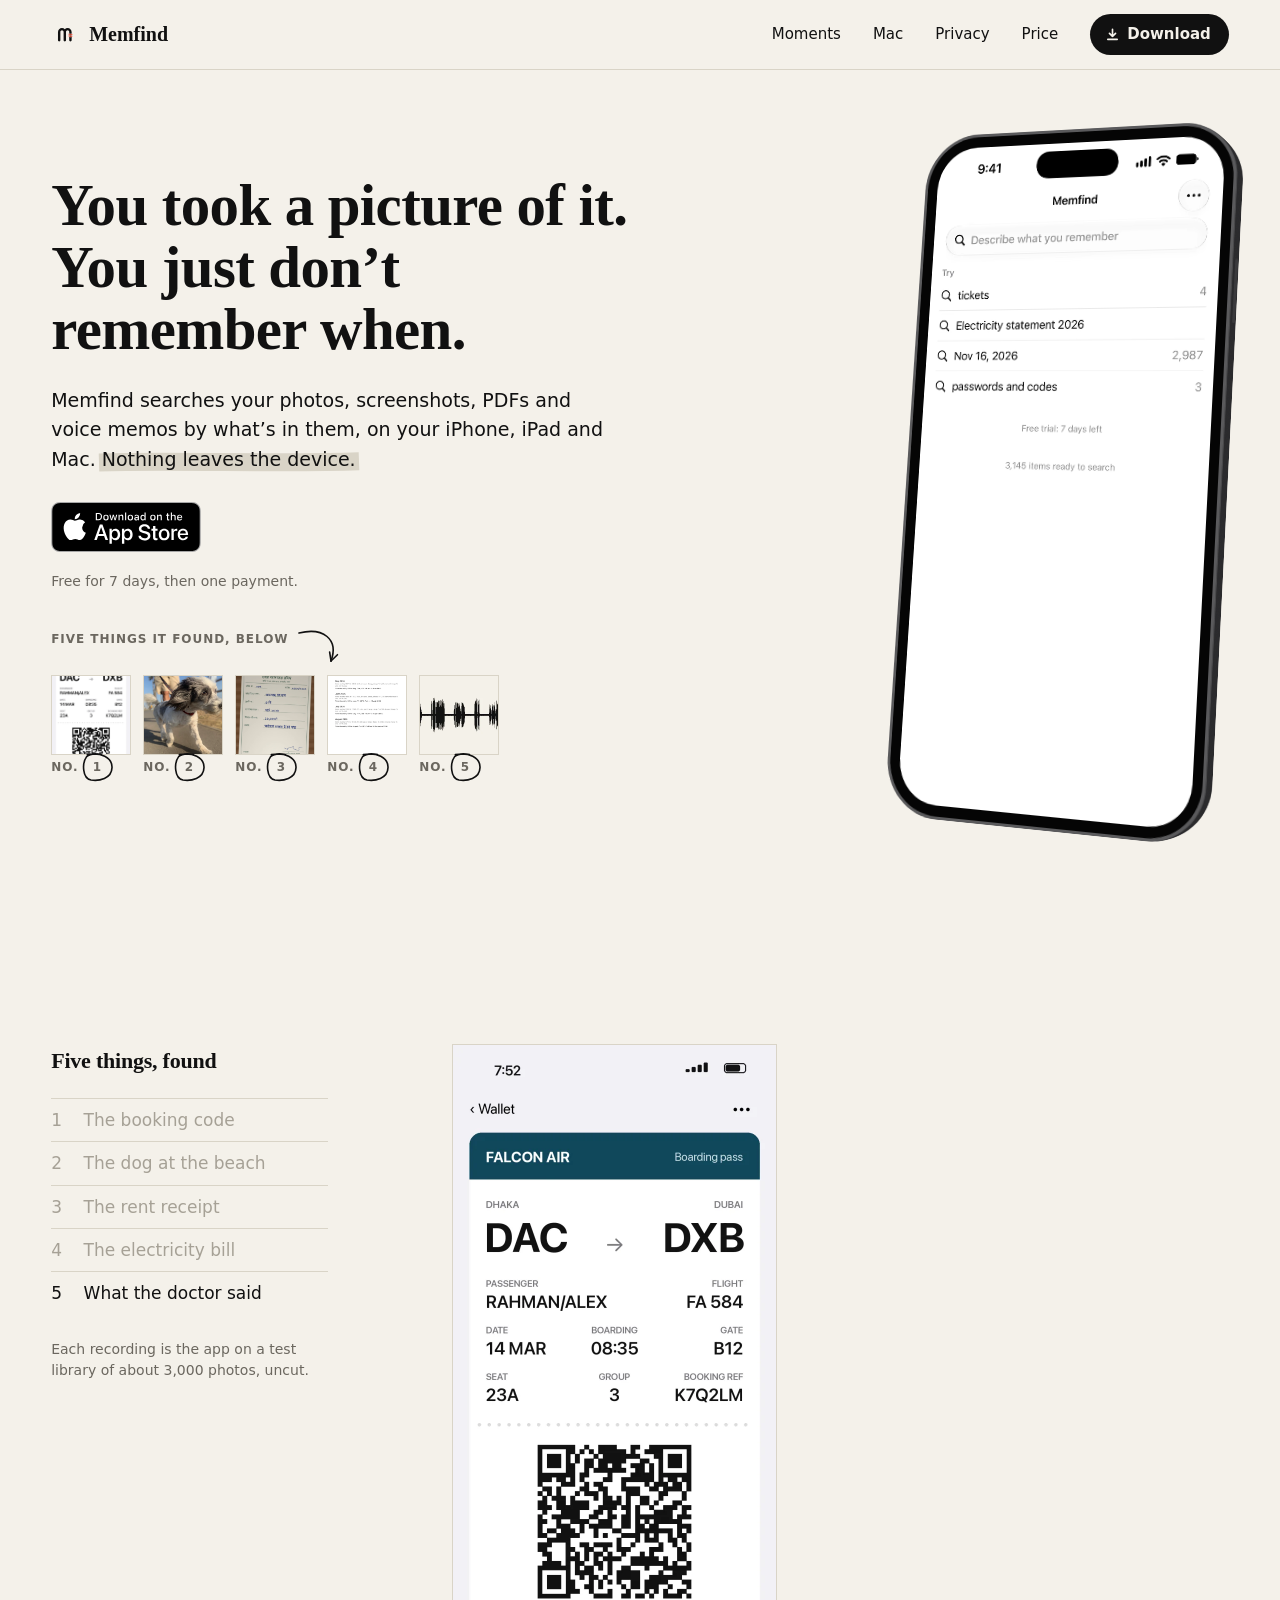
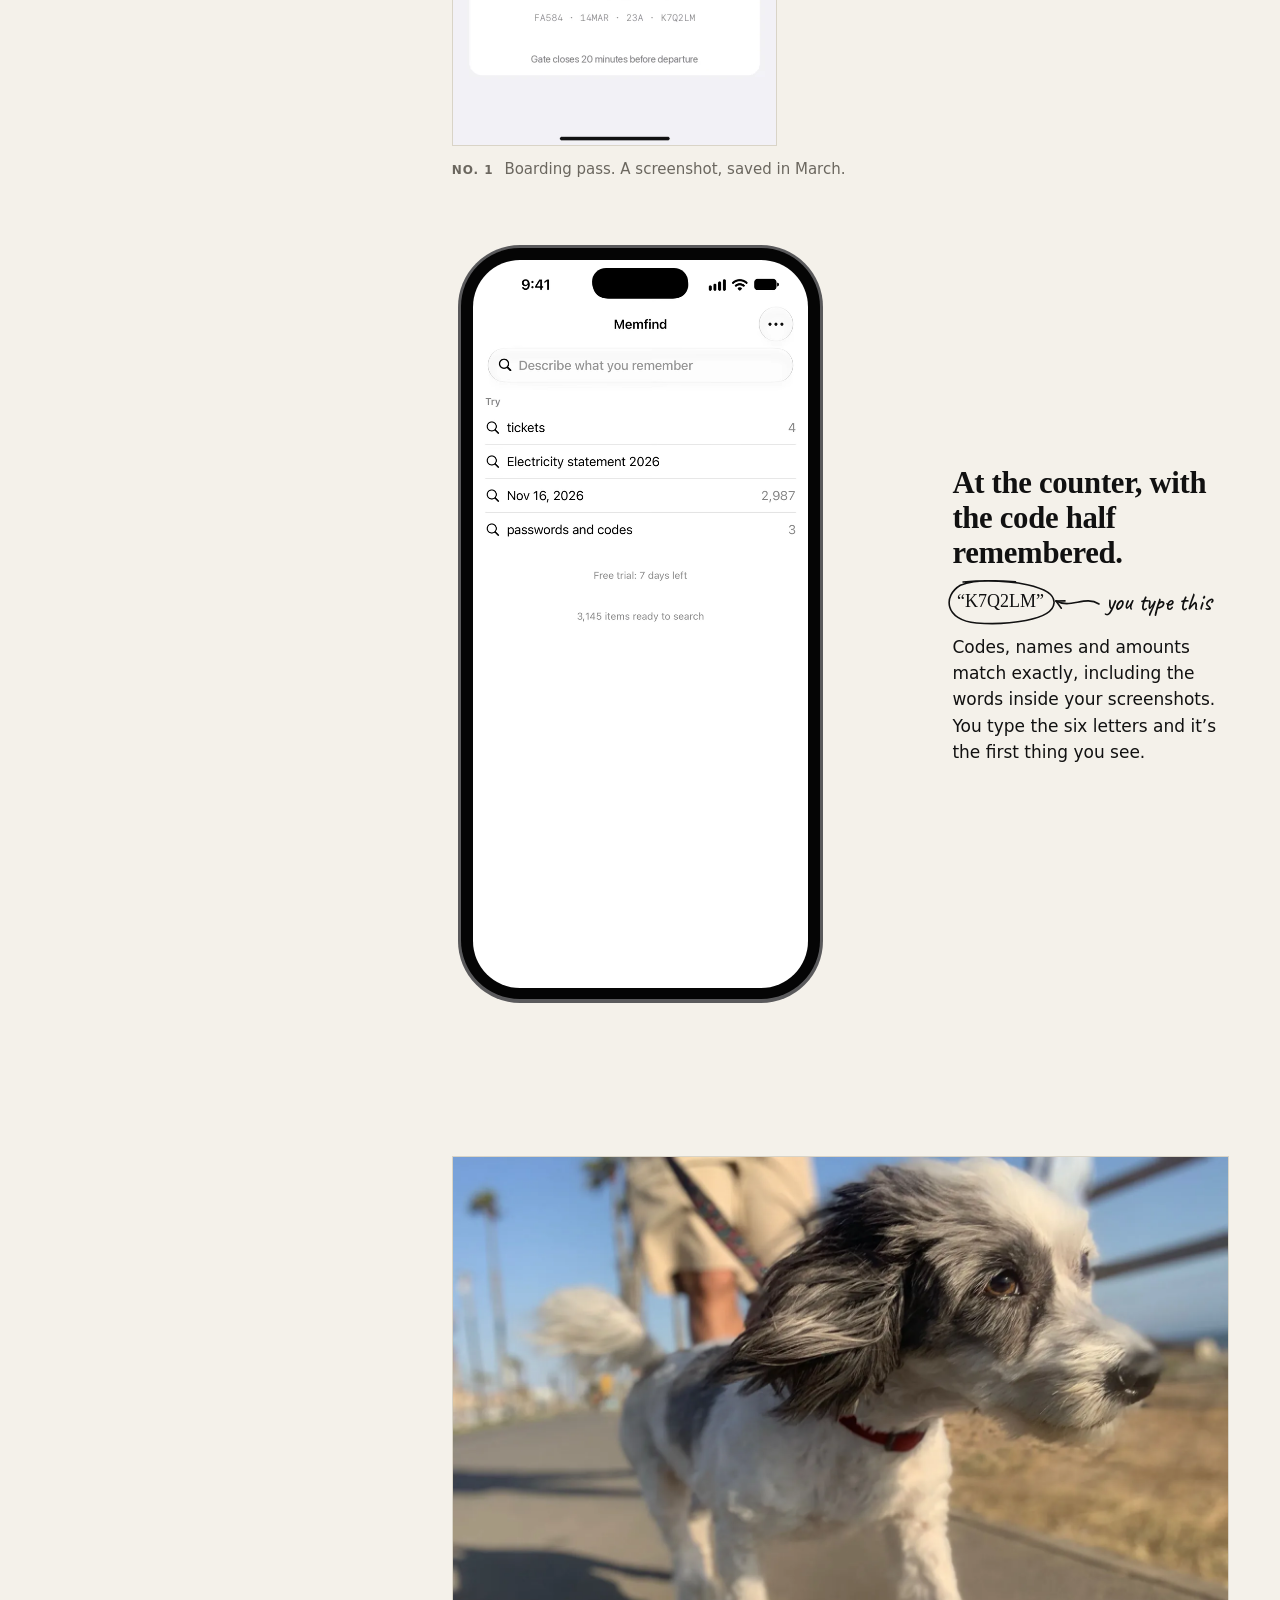
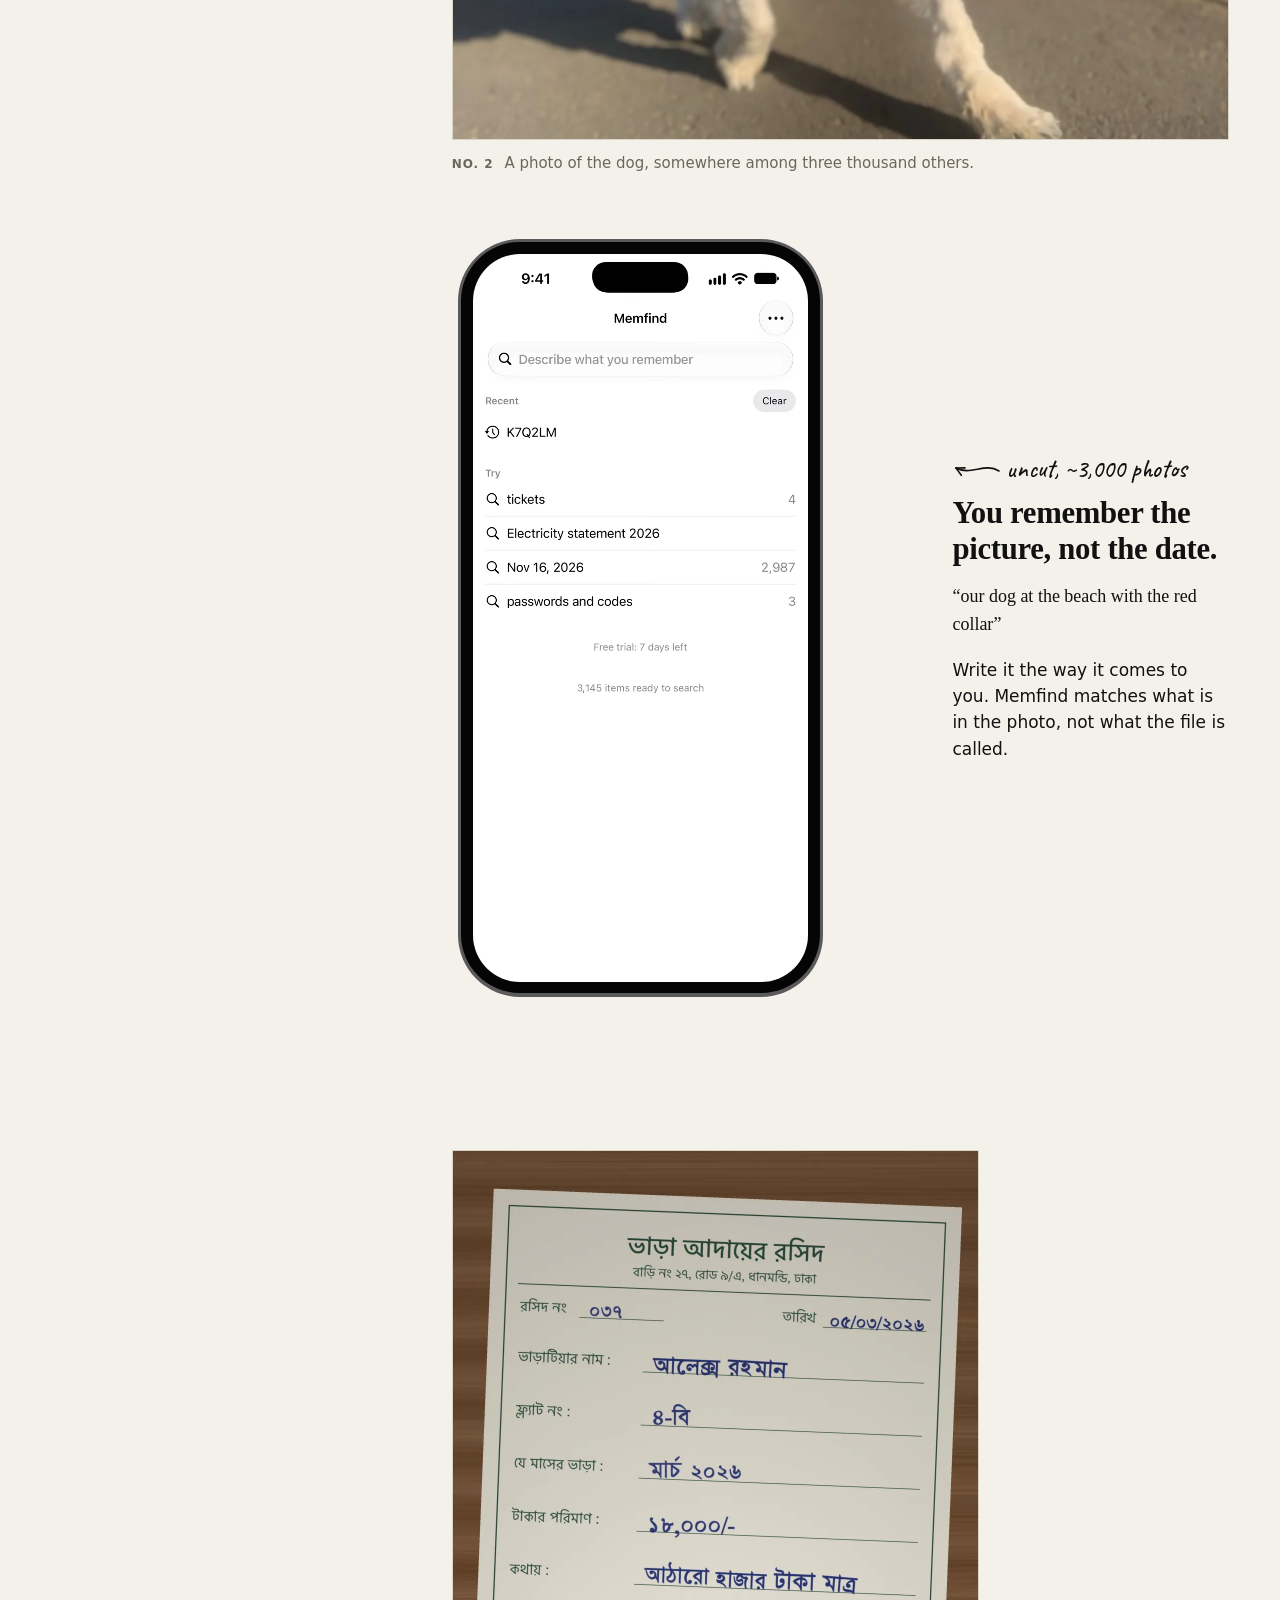
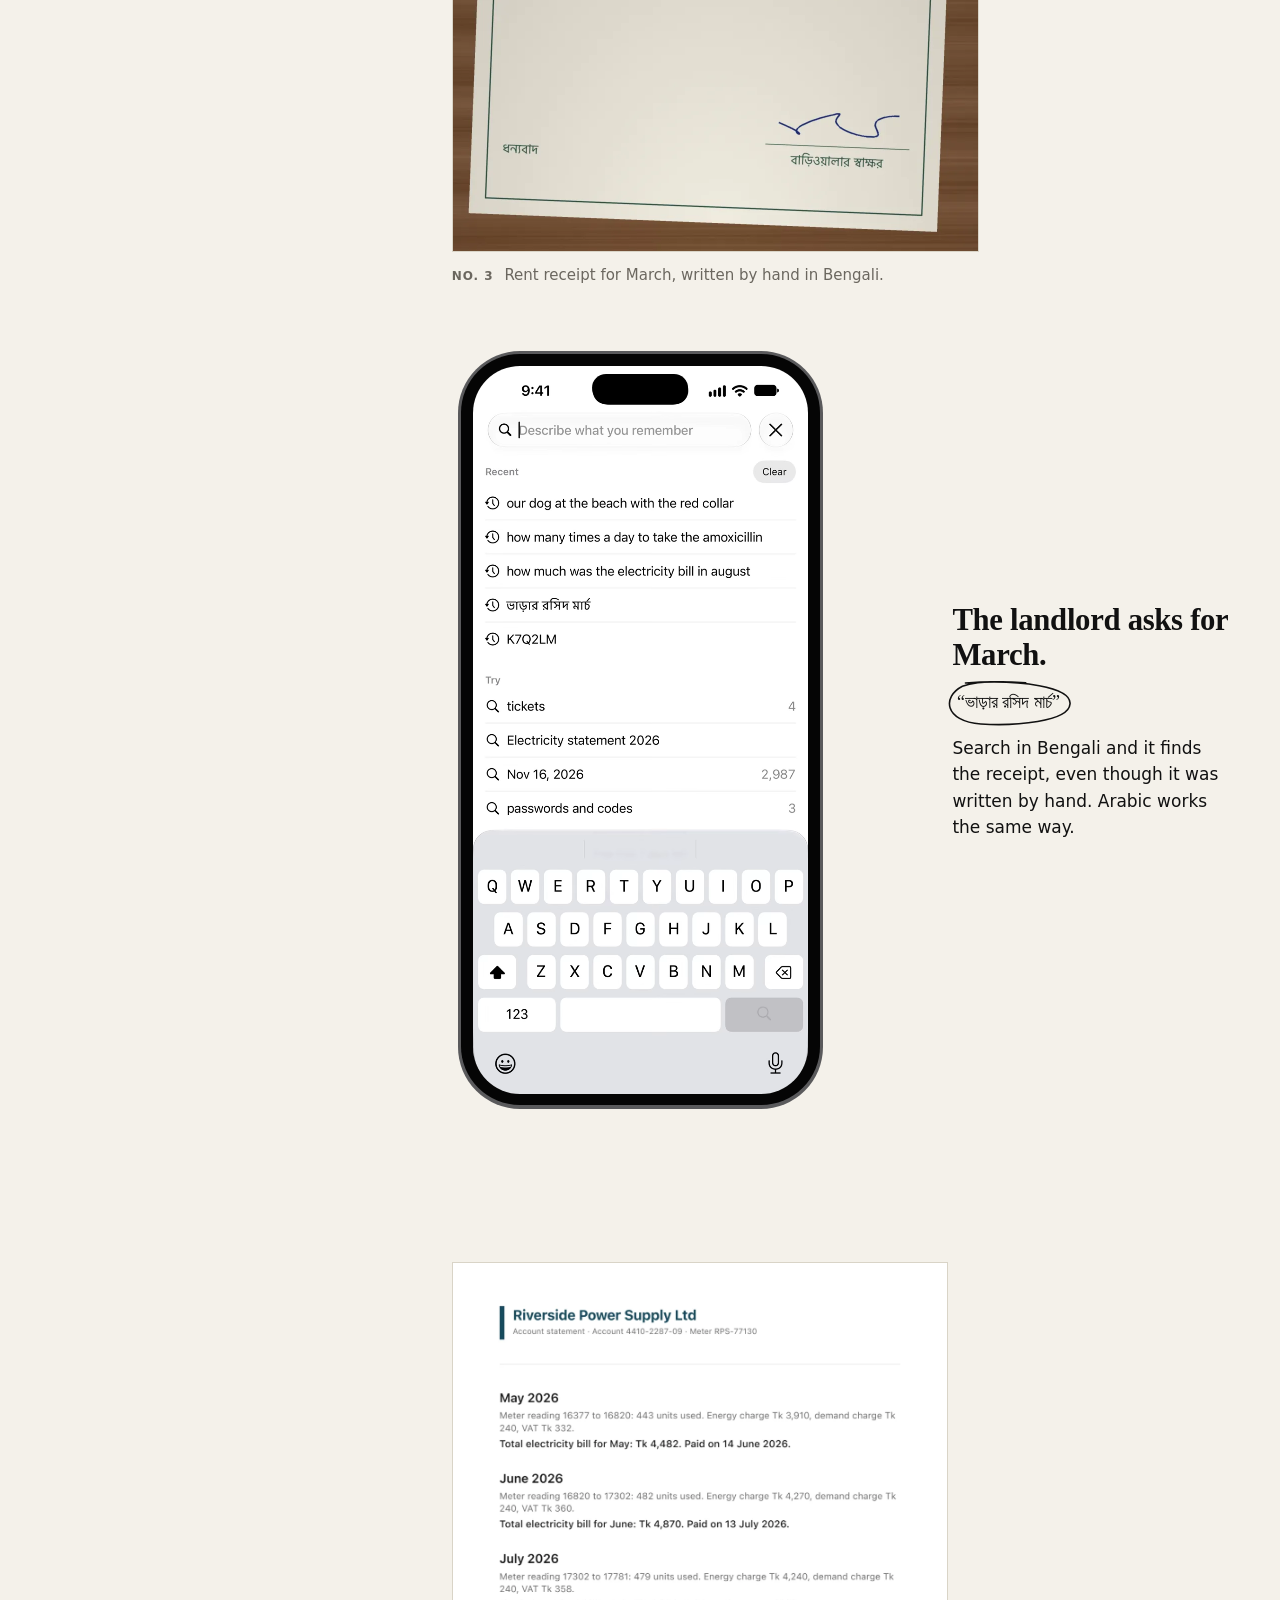
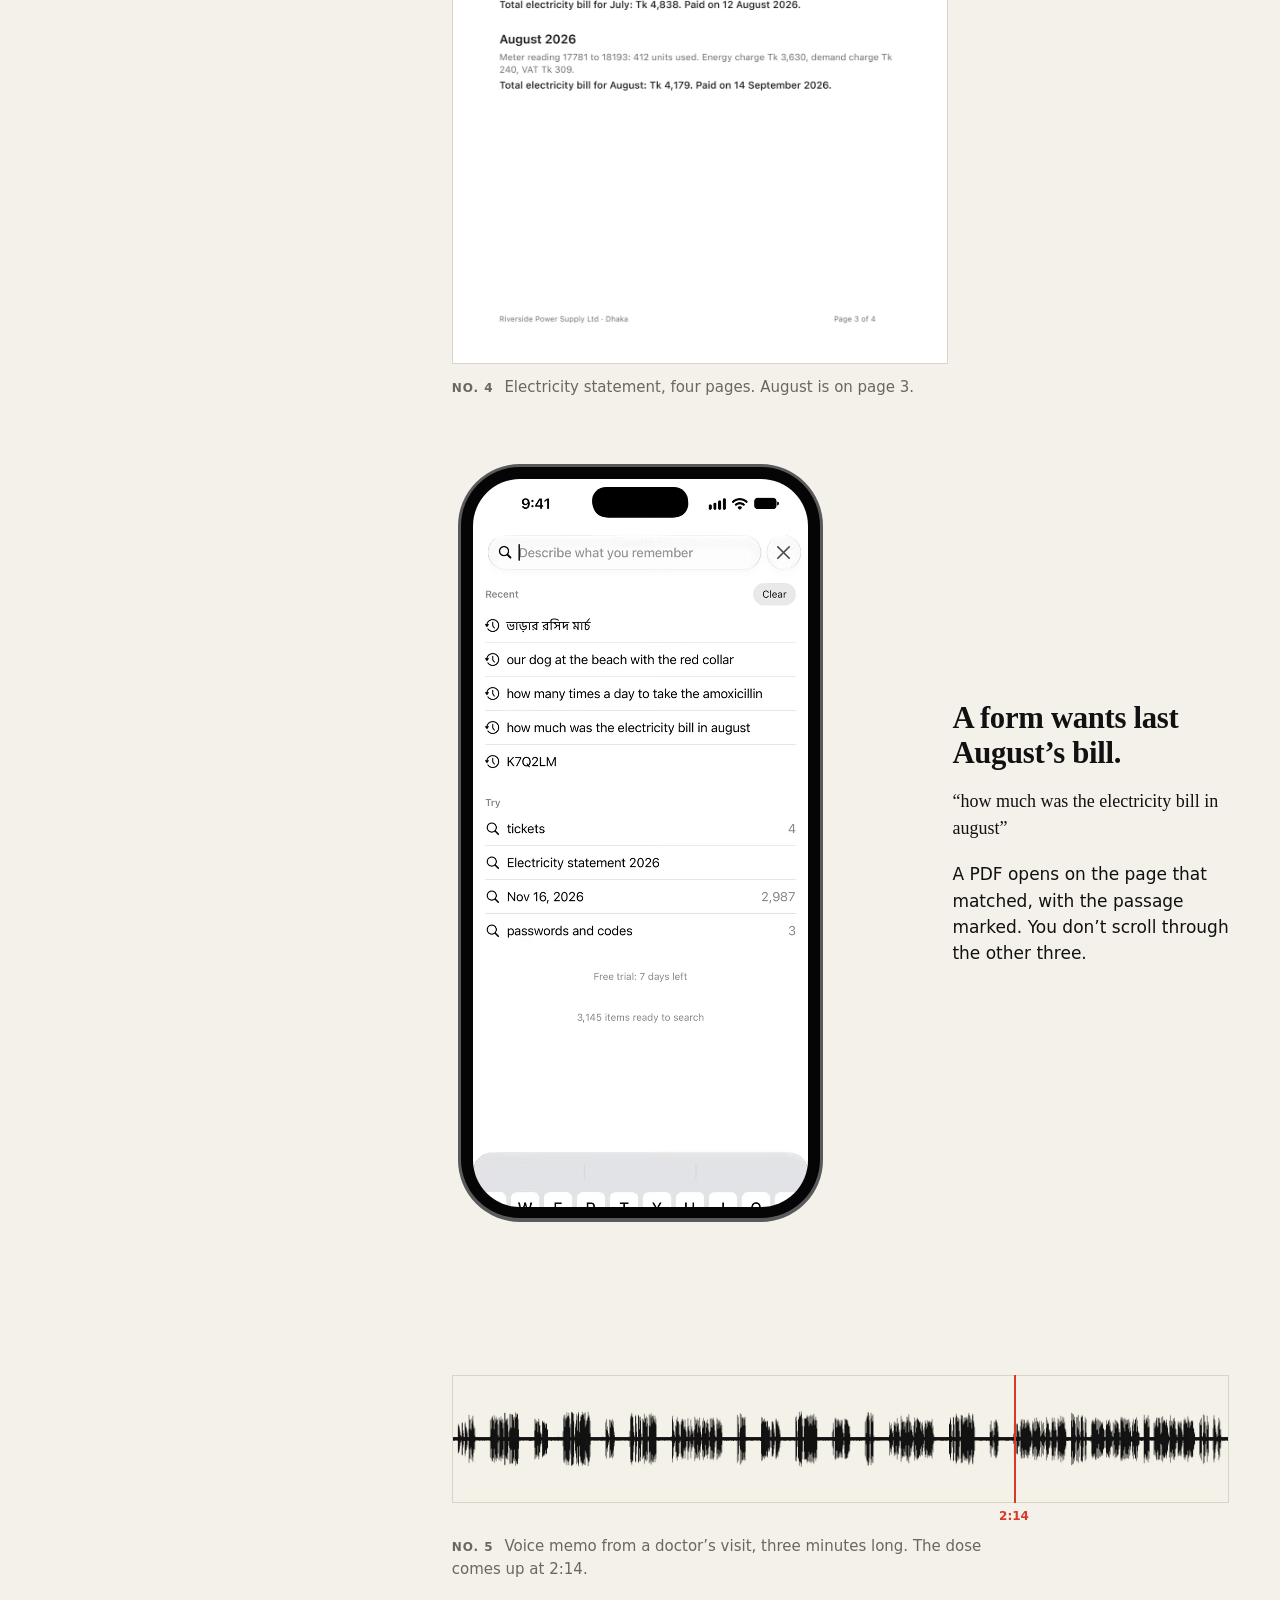
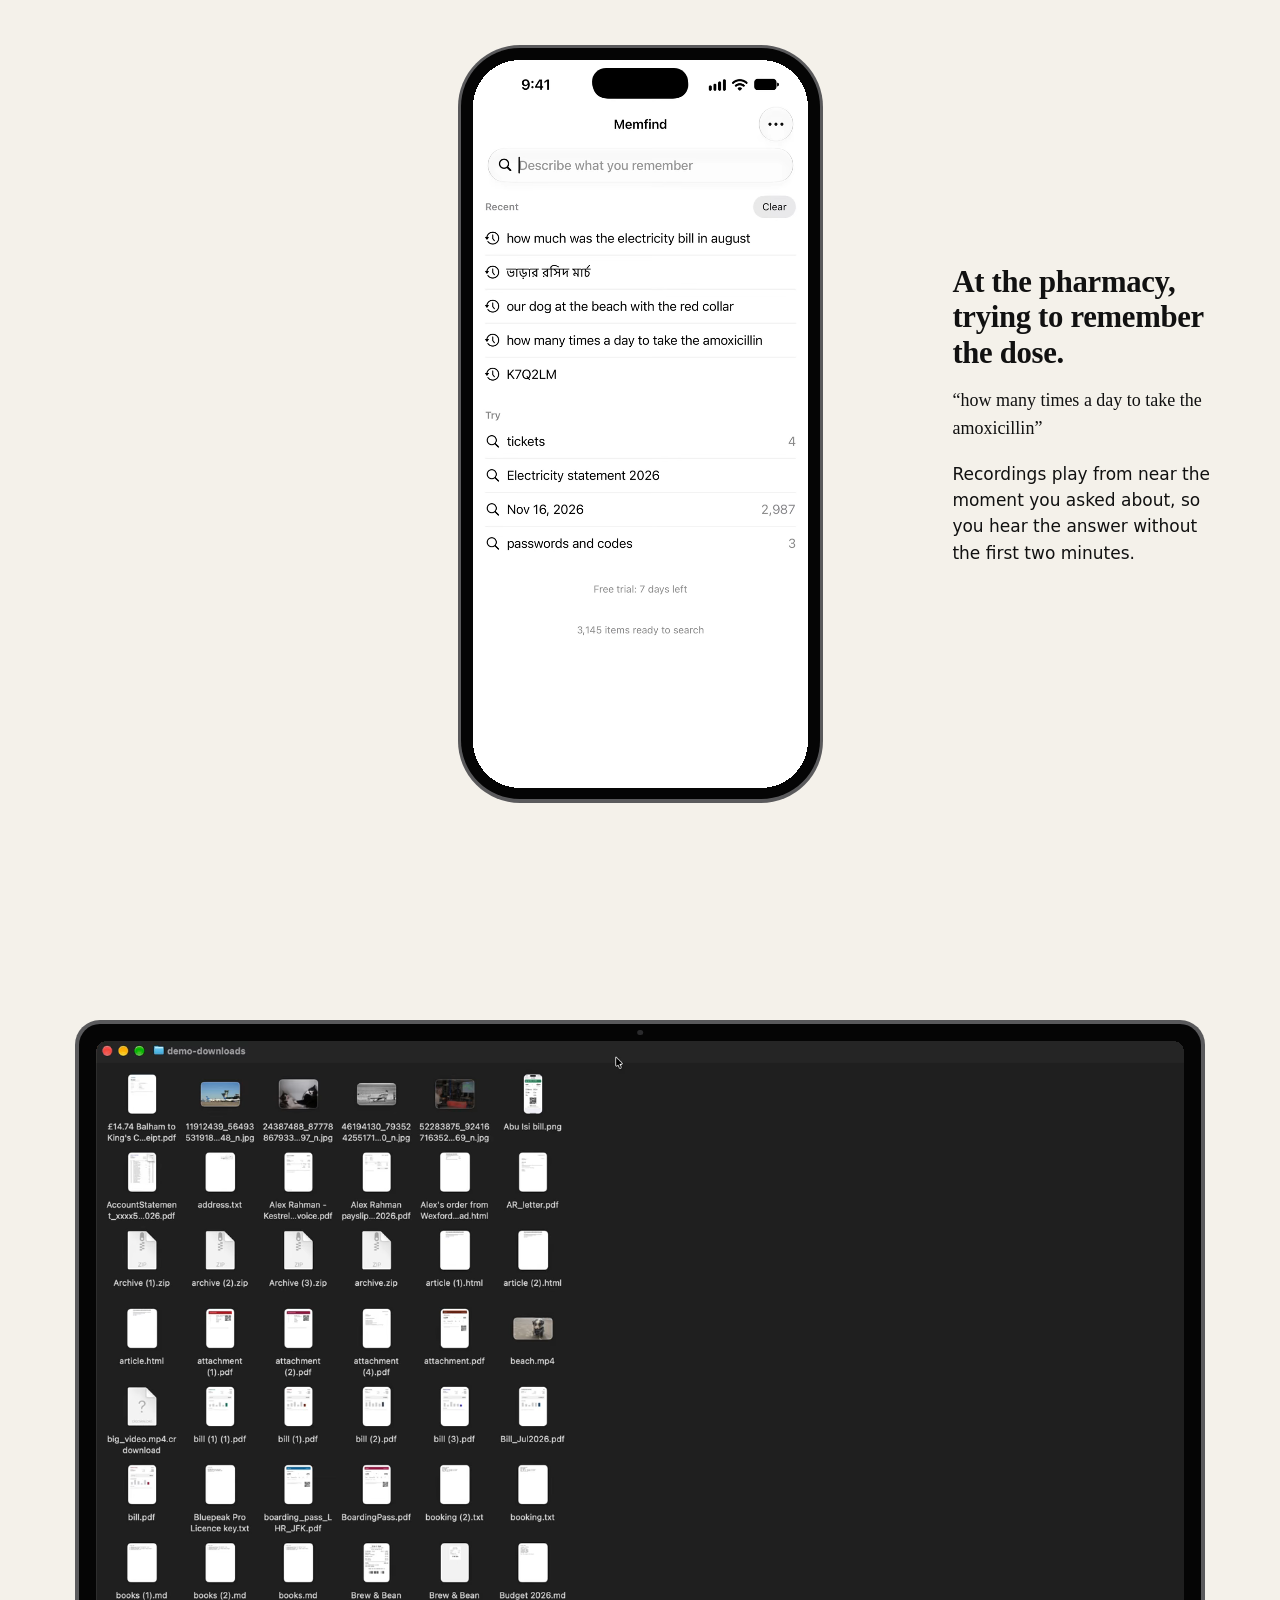
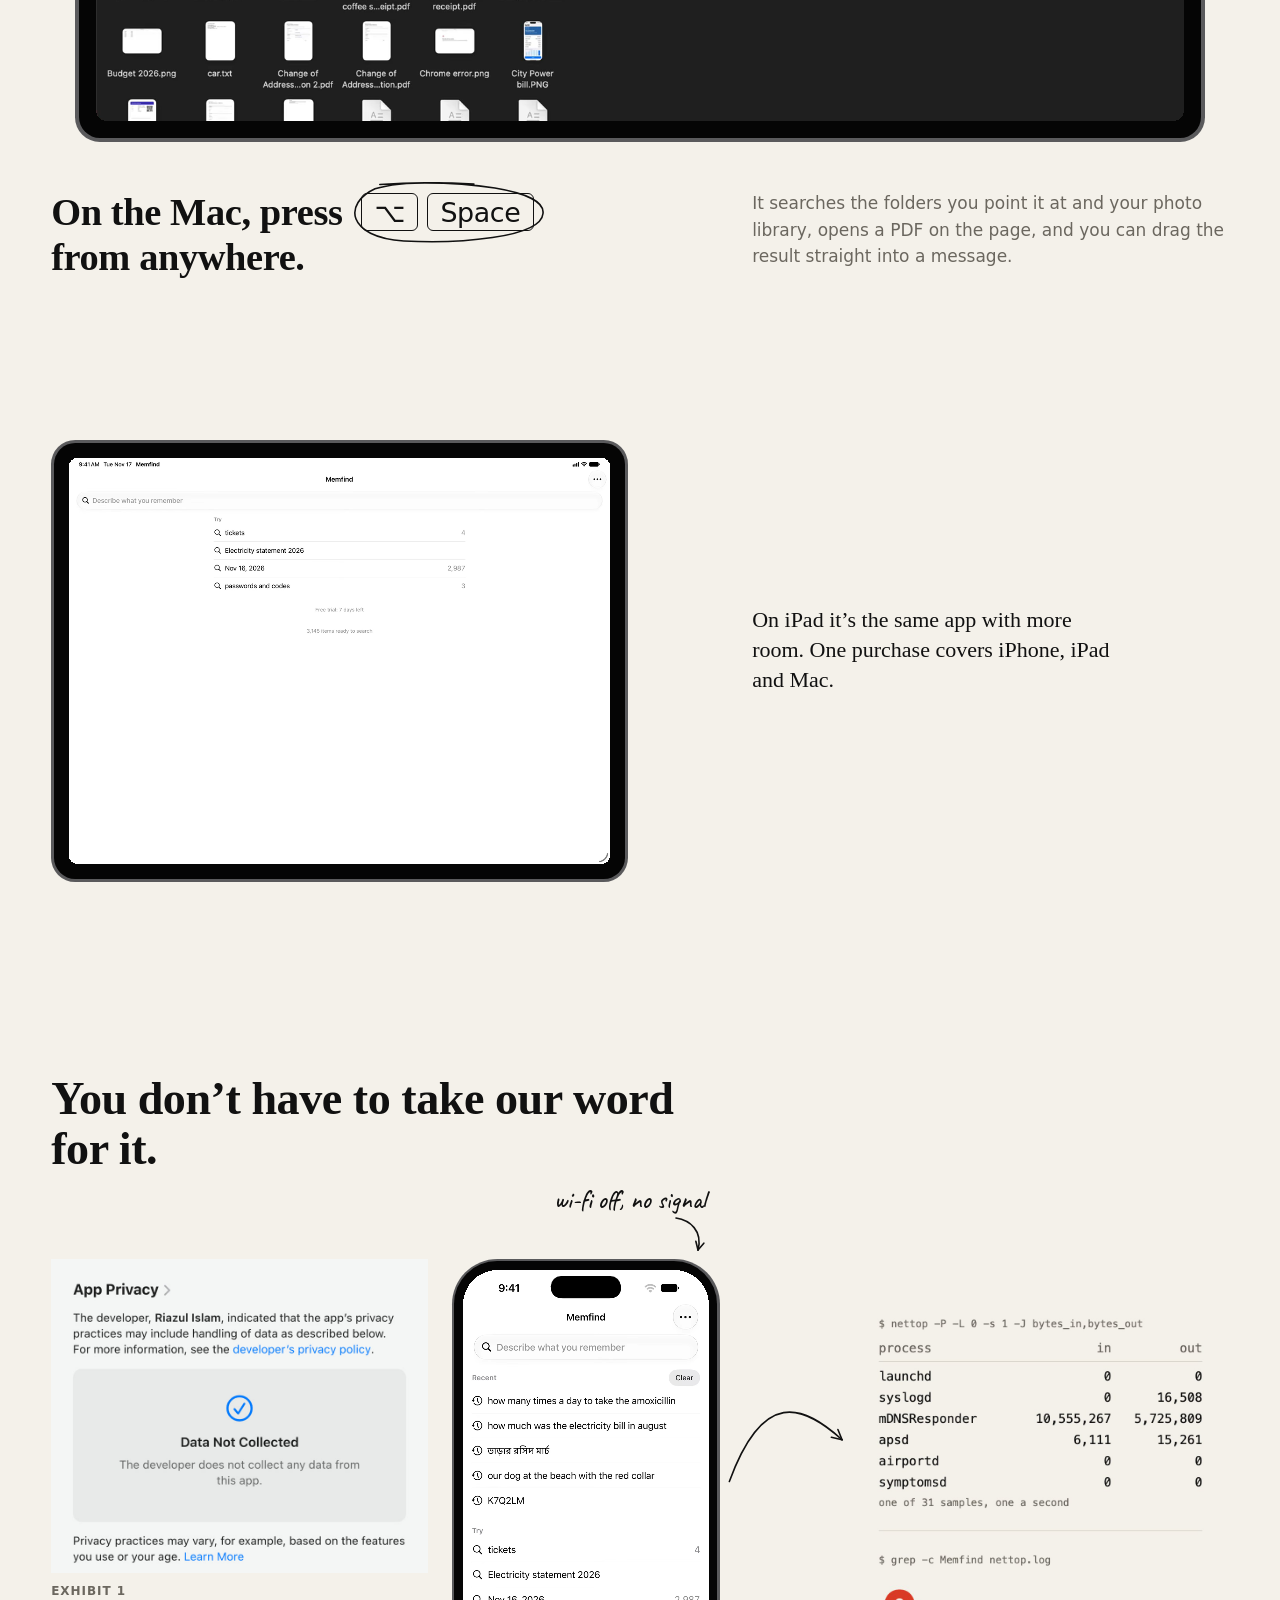
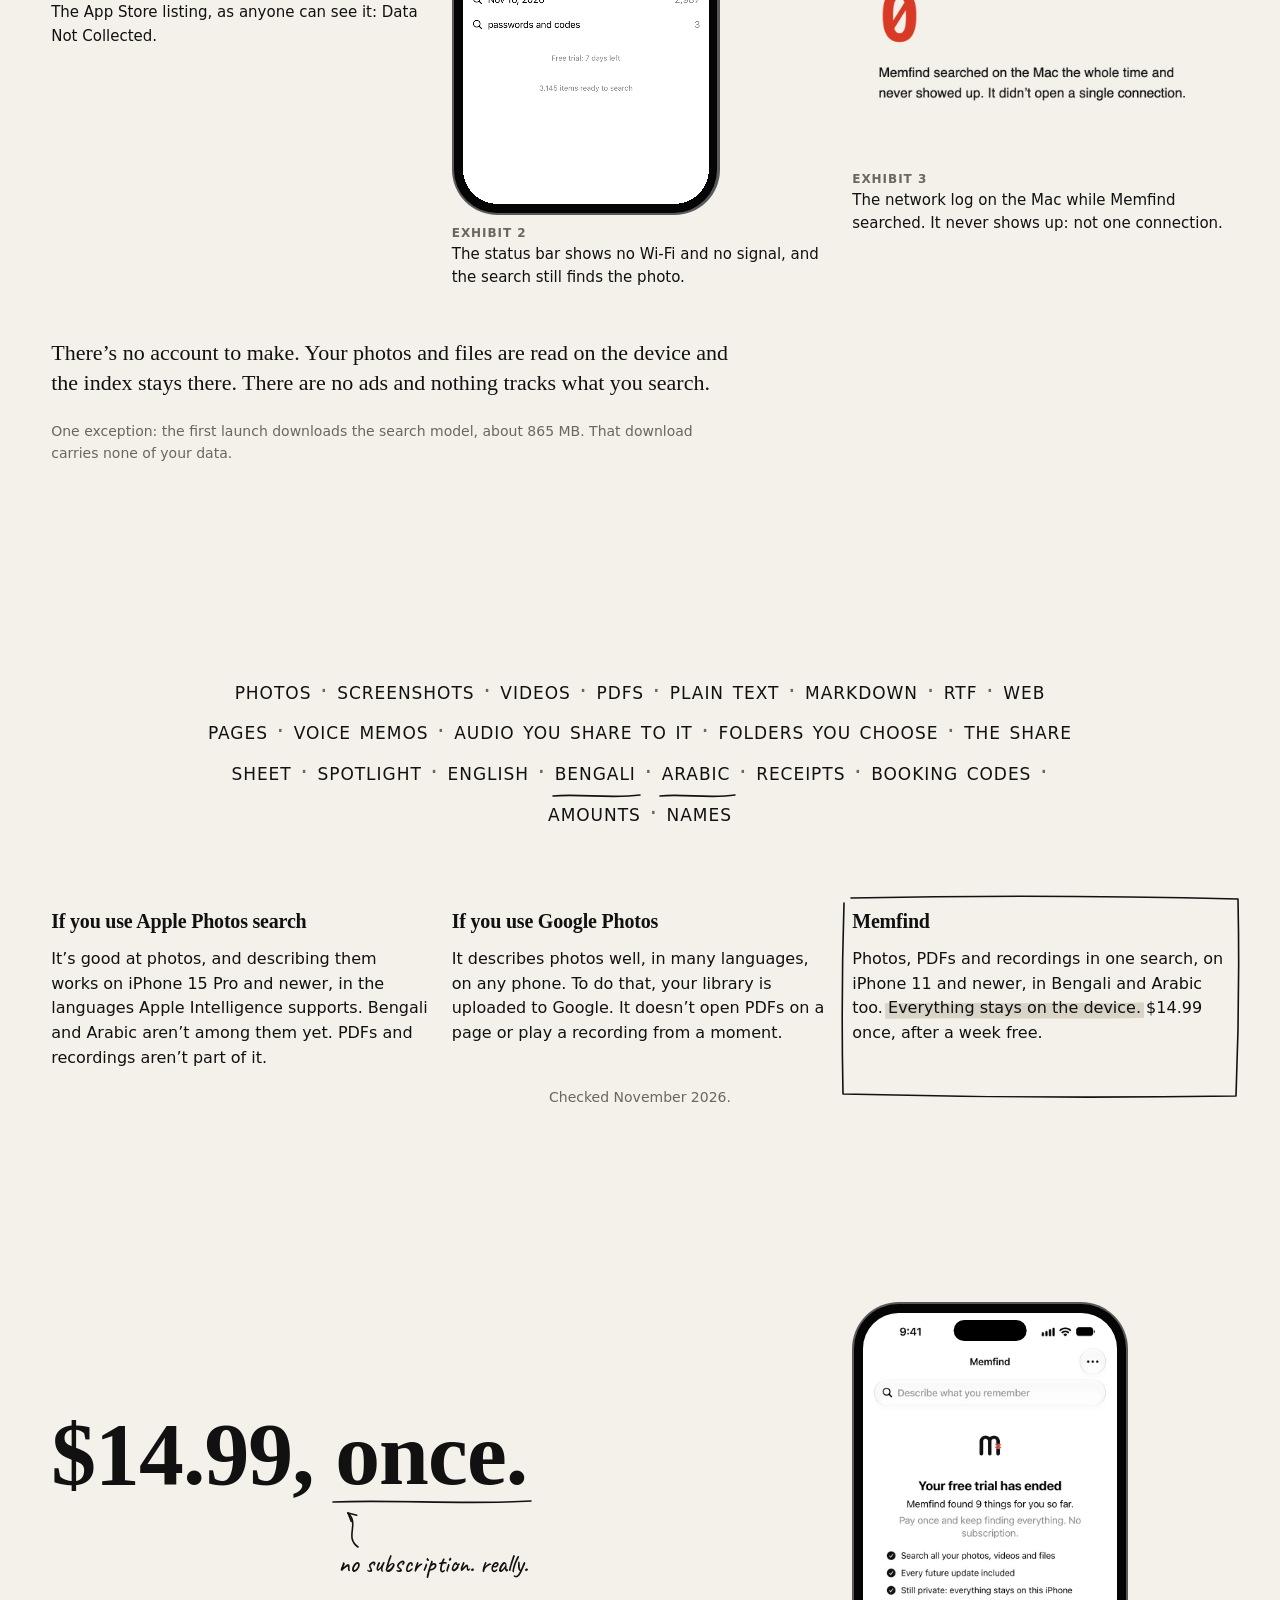
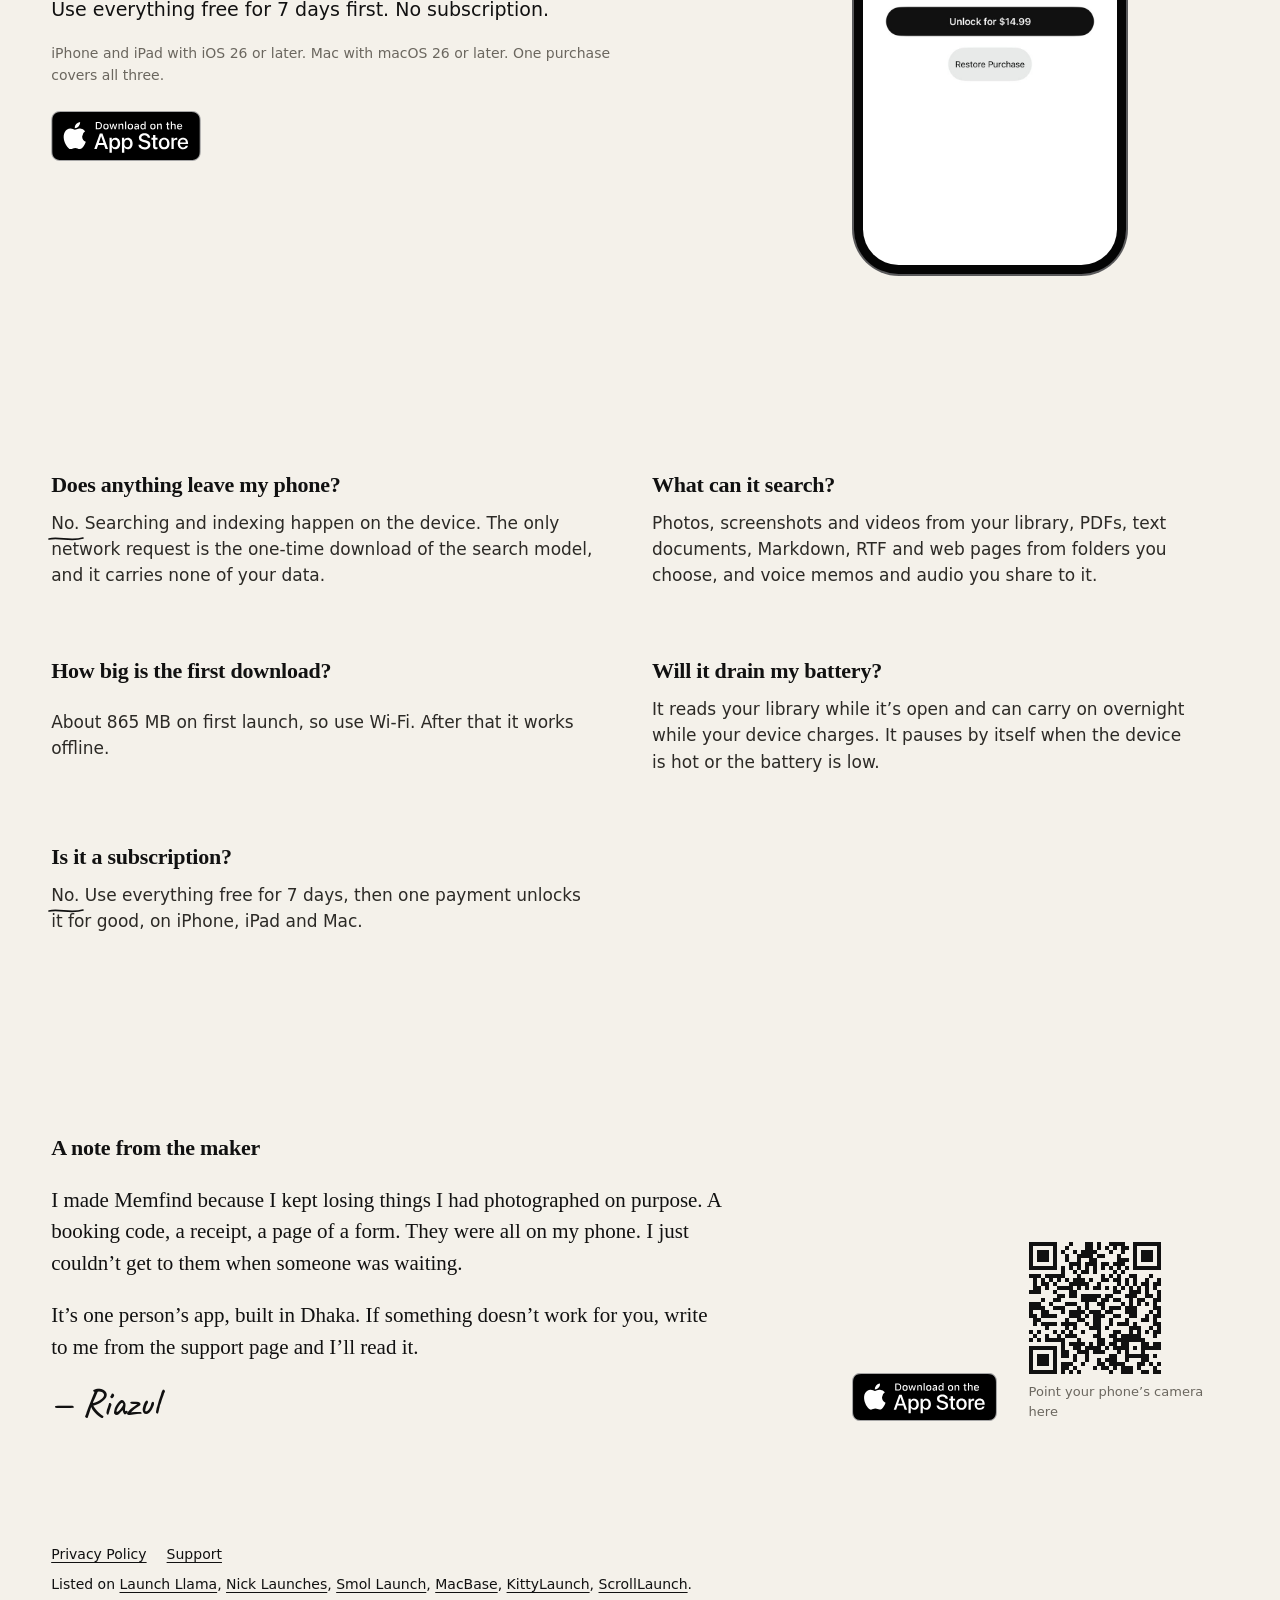
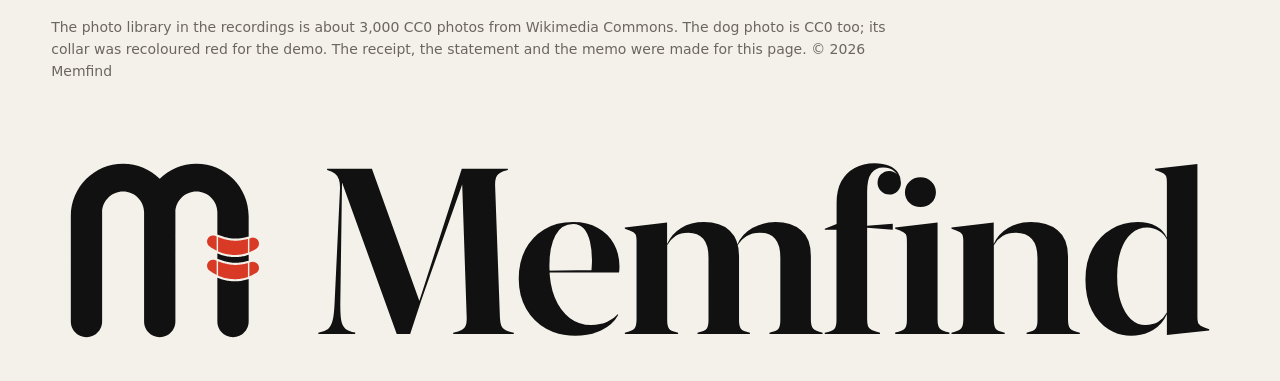
==== index.html @ b3488de4 "feat: download arrow on the nav button (memfind-app db3ba09)" ====
<!doctype html>
<html lang="en">
<head>
<meta charset="utf-8">
<meta name="viewport" content="width=device-width, initial-scale=1">
<title>Memfind: search your phone the way you remember things</title>
<meta name="description" content="Search your photos, screenshots, videos, PDFs, documents and voice recordings in your own words. Private: everything stays on your device.">
<meta name="robots" content="index, follow, max-image-preview:large, max-snippet:-1, max-video-preview:-1">
<link rel="canonical" href="https://www.getmemfind.com/">
<meta name="author" content="Memfind">
<meta name="application-name" content="Memfind">
<meta property="og:site_name" content="Memfind">
<meta property="og:locale" content="en_US">
<meta property="og:type" content="website">
<meta property="og:url" content="https://www.getmemfind.com/">
<meta property="og:title" content="Memfind: search your phone the way you remember things">
<meta property="og:description" content="Search your photos, screenshots, videos, PDFs, documents and voice recordings in your own words. Private: everything stays on your device.">
<meta property="og:image" content="https://www.getmemfind.com/og-image.png?v=2">
<meta property="og:image:type" content="image/png">
<meta property="og:image:width" content="1200"><meta property="og:image:height" content="630">
<meta property="og:image:alt" content="Memfind: search your photos, PDFs and voice memos in your own words, on iPhone, iPad and Mac.">
<meta name="twitter:card" content="summary_large_image">
<meta name="twitter:title" content="Memfind: search your phone the way you remember things">
<meta name="twitter:description" content="Search your photos, screenshots, PDFs and voice recordings in your own words. Everything stays on your device.">
<meta name="twitter:image" content="https://www.getmemfind.com/og-image.png?v=2">
<meta name="twitter:image:alt" content="Memfind: search your photos, PDFs and voice memos in your own words, on iPhone, iPad and Mac.">
<meta name="theme-color" content="#F4F1EA">
<meta name="color-scheme" content="light">
<meta name="format-detection" content="telephone=no">
<meta name="apple-itunes-app" content="app-id=6825525742">
<link rel="icon" href="./favicon.ico" sizes="48x48">
<link rel="icon" href="./mark.svg" type="image/svg+xml">
<link rel="icon" href="./icon-192.png" type="image/png" sizes="192x192">
<link rel="apple-touch-icon" href="./apple-touch-icon.png">
<link rel="manifest" href="./site.webmanifest">
<link rel="alternate" type="text/plain" title="LLM summary" href="/llms.txt">
<link rel="preload" href="./fonts/caveat-500-latin.woff2" as="font" type="font/woff2" crossorigin>
<script type="application/ld+json">{"@context":"https://schema.org","@graph":[{"@type":"Organization","@id":"https://www.getmemfind.com/#org","name":"Memfind","url":"https://www.getmemfind.com/","logo":"https://www.getmemfind.com/icon-512.png","email":"memfind.app@gmail.com","sameAs":["https://apps.apple.com/app/id6825525742","https://www.youtube.com/@Memfind"]},{"@type":"WebSite","@id":"https://www.getmemfind.com/#website","name":"Memfind","url":"https://www.getmemfind.com/","inLanguage":"en","publisher":{"@id":"https://www.getmemfind.com/#org"}},{"@type":"SoftwareApplication","@id":"https://www.getmemfind.com/#app","name":"Memfind","applicationCategory":"UtilitiesApplication","operatingSystem":"iOS 26, iPadOS 26, macOS 26","description":"Memfind searches your photos, screenshots, videos, PDFs, documents and voice recordings by what is in them, in your own words, on iPhone, iPad and Mac. Everything is indexed and searched on the device; nothing is uploaded.","url":"https://www.getmemfind.com/","downloadUrl":"https://apps.apple.com/app/id6825525742","installUrl":"https://apps.apple.com/app/id6825525742","image":"https://www.getmemfind.com/og-image.png","screenshot":"https://www.getmemfind.com/og-image.png","publisher":{"@id":"https://www.getmemfind.com/#org"},"offers":{"@type":"Offer","price":"14.99","priceCurrency":"USD","availability":"https://schema.org/InStock","url":"https://apps.apple.com/app/id6825525742","description":"Free for 7 days, then a one-time purchase. No subscription."}},{"@type":"FAQPage","@id":"https://www.getmemfind.com/#faq","mainEntity":[{"@type":"Question","name":"Does anything leave my phone?","acceptedAnswer":{"@type":"Answer","text":"No. Searching and indexing happen on the device. The only network request is the one-time download of the search model, and it carries none of your data."}},{"@type":"Question","name":"What can it search?","acceptedAnswer":{"@type":"Answer","text":"Photos, screenshots and videos from your library, PDFs, text documents, Markdown, RTF and web pages from folders you choose, and voice memos and audio you share to it."}},{"@type":"Question","name":"How big is the first download?","acceptedAnswer":{"@type":"Answer","text":"About 865 MB on first launch, so use Wi-Fi. After that it works offline."}},{"@type":"Question","name":"Will it drain my battery?","acceptedAnswer":{"@type":"Answer","text":"It reads your library while it’s open and can carry on overnight while your device charges. It pauses by itself when the device is hot or the battery is low."}},{"@type":"Question","name":"Is it a subscription?","acceptedAnswer":{"@type":"Answer","text":"No. Use everything free for 7 days, then one payment unlocks it for good, on iPhone, iPad and Mac."}}]}]}</script>
  <script type="module" crossorigin src="./assets/index-CH3ole3x.js"></script>
  <link rel="stylesheet" crossorigin href="./assets/index-DWWEj8g1.css">
</head>
<body>
<div id="root" data-prerendered="true"><a class="skip" href="#main">Skip to content</a><header class="top-bar"><div class="top"><a class="brand" href="./" aria-label="Memfind, home"><img src="mark.svg" alt="" width="28" height="28"/><span>Memfind</span></a><nav aria-label="Sections"><a href="#moments">Moments</a><a href="#mac">Mac</a><a href="#privacy">Privacy</a><a href="#price">Price</a><a class="get-btn" href="https://apps.apple.com/app/id6825525742?pt=129597670&amp;ct=site&amp;mt=8"><svg viewBox="0 0 16 16" width="15" height="15" aria-hidden="true" focusable="false"><path d="M8 2.5v7.5M4.75 6.75 8 10l3.25-3.25M3 13.25h10" fill="none" stroke="currentColor" stroke-width="1.75" stroke-linecap="round" stroke-linejoin="round"></path></svg>Download</a></nav></div></header><main id="main"><section class="opening grid" aria-labelledby="opening-title"><div class="opening-text"><h1 id="opening-title">You took a picture of it. You just don’t remember when.</h1><p>Memfind searches your photos, screenshots, PDFs and voice memos by what’s in them, on your iPhone, iPad and Mac. <span class="pen pen-highlight ">Nothing leaves the device.<svg class="pen-svg" aria-hidden="true" focusable="false"></svg></span></p><a class="store-badge" href="https://apps.apple.com/app/id6825525742?pt=129597670&amp;ct=site&amp;mt=8"><img src="app-store-badge.svg" alt="Download on the App Store" width="150" height="50"/></a><p class="small">Free for 7 days, then one payment.</p><p class="thumbs-label">Five things it found, below<span class="pen pen-arrow "><svg class="pen-svg" aria-hidden="true" focusable="false"></svg></span></p><ol class="thumbs" aria-label="Five things Memfind found"><li><a href="#m1" title="The booking code"><img src="media/objects/boarding-pass.webp" alt="A boarding pass screenshot, Dhaka to Dubai, booking code K7Q2LM." width="80" height="80"/><span class="no">No. <span class="pen pen-ring ">1<svg class="pen-svg" aria-hidden="true" focusable="false"></svg></span></span></a></li><li><a href="#m2" title="The dog at the beach"><img src="media/objects/dog.webp" alt="A dog on a beach wearing a red collar." width="80" height="80"/><span class="no">No. <span class="pen pen-ring ">2<svg class="pen-svg" aria-hidden="true" focusable="false"></svg></span></span></a></li><li><a href="#m3" title="The rent receipt"><img src="media/objects/rent-receipt.webp" alt="A handwritten rent receipt in Bengali for March." width="80" height="80"/><span class="no">No. <span class="pen pen-ring ">3<svg class="pen-svg" aria-hidden="true" focusable="false"></svg></span></span></a></li><li><a href="#m4" title="The electricity bill"><img src="media/objects/bill-p3.webp" alt="Page 3 of an electricity statement, showing August." width="80" height="80"/><span class="no">No. <span class="pen pen-ring ">4<svg class="pen-svg" aria-hidden="true" focusable="false"></svg></span></span></a></li><li><a href="#m5" title="What the doctor said"><img src="media/objects/memo-wave.webp" alt="The waveform of a three-minute voice memo from a doctor’s visit." width="80" height="80"/><span class="no">No. <span class="pen pen-ring ">5<svg class="pen-svg" aria-hidden="true" focusable="false"></svg></span></span></a></li></ol></div><div class="device device-iphone device-tilt hero-device"><div class="device-body"><span class="device-slice" style="--i:1" aria-hidden="true"></span><span class="device-slice" style="--i:2" aria-hidden="true"></span><span class="device-slice" style="--i:3" aria-hidden="true"></span><span class="device-slice" style="--i:4" aria-hidden="true"></span><span class="device-slice" style="--i:5" aria-hidden="true"></span><span class="device-slice" style="--i:6" aria-hidden="true"></span><span class="device-slice" style="--i:7" aria-hidden="true"></span><span class="device-slice" style="--i:8" aria-hidden="true"></span><span class="device-slice" style="--i:9" aria-hidden="true"></span><span class="device-slice" style="--i:10" aria-hidden="true"></span><span class="device-slice" style="--i:11" aria-hidden="true"></span><span class="device-slice" style="--i:12" aria-hidden="true"></span><span class="device-btn btn-power" aria-hidden="true"></span><div class="device-face"><div class="device-bezel"><div class="media " style="aspect-ratio:1320 / 2868;--ar:1320 / 2868"><video muted="" playsinline="" loop="" preload="none" poster="media/m1-poster.jpg" aria-label="Memfind searching “K7Q2LM” and opening the boarding pass."><source src="media/m1.webm" type="video/webm"/><source src="media/m1.mp4" type="video/mp4"/></video></div><span class="device-island" aria-hidden="true"></span></div></div></div></div></section><section id="moments" class="moments grid" aria-labelledby="moments-title"><nav class="index" aria-labelledby="moments-title"><h2 id="moments-title">Five things, found</h2><ol><li><a href="#m1" aria-current="true"><span>1</span>The booking code</a></li><li><a href="#m2"><span>2</span>The dog at the beach</a></li><li><a href="#m3"><span>3</span>The rent receipt</a></li><li><a href="#m4"><span>4</span>The electricity bill</a></li><li><a href="#m5"><span>5</span>What the doctor said</a></li></ol><p class="small">Each recording is the app on a test library of about 3,000 photos, uncut.</p></nav><div class="moment-list"><article id="m1" class="moment" aria-labelledby="m1-title"><figure class="object object-m1"><div class="object-frame"><img src="media/objects/boarding-pass.webp" alt="A boarding pass screenshot, Dhaka to Dubai, booking code K7Q2LM." width="646" height="1400" loading="lazy"/></div><figcaption><span class="no">No. <!-- -->1</span> <!-- -->Boarding pass. A screenshot, saved in March.</figcaption></figure><div class="found"><div class="device device-iphone phone"><div class="device-body"><div class="device-face"><div class="device-bezel"><div class="media " style="aspect-ratio:1320 / 2868;--ar:1320 / 2868"><video muted="" playsinline="" loop="" preload="none" poster="media/m1-poster.jpg" aria-label="Memfind searching “K7Q2LM” and opening the result."><source src="media/m1.webm" type="video/webm"/><source src="media/m1.mp4" type="video/mp4"/></video></div><span class="device-island" aria-hidden="true"></span></div></div></div></div><div class="found-text"><h3 id="m1-title">At the counter, with the code half remembered.</h3><p class="query"><span class="sr">Searched for: </span><span class="pen pen-ring "><q>K7Q2LM</q><svg class="pen-svg" aria-hidden="true" focusable="false"></svg></span><span class="hand-note hand-left "><svg class="hand-arrow" width="50" height="20" viewBox="0 0 50 20" aria-hidden="true" focusable="false"><path d="M 47 12 C 33 3 19 17 4 9" pathLength="1" style="--delay:1.2999999999999998s"></path><path d="M 4 9 l 8.999546154982525 -0.09038254443885863" pathLength="1" style="--delay:1.6999999999999997s"></path><path d="M 4 9 l 5.30840237421193 7.267796380847577" pathLength="1" style="--delay:1.6999999999999997s"></path></svg><span class="hand-text" style="--delay:0.7s">you type this</span></span></p><p>Codes, names and amounts match exactly, including the words inside your screenshots. You type the six letters and it’s the first thing you see.</p></div></div></article><article id="m2" class="moment" aria-labelledby="m2-title"><figure class="object object-m2"><div class="object-frame"><img src="media/objects/dog.webp" alt="A dog on a beach wearing a red collar." width="1600" height="1200" loading="lazy"/></div><figcaption><span class="no">No. <!-- -->2</span> <!-- -->A photo of the dog, somewhere among three thousand others.</figcaption></figure><div class="found"><div class="device device-iphone phone"><div class="device-body"><div class="device-face"><div class="device-bezel"><div class="media " style="aspect-ratio:1320 / 2868;--ar:1320 / 2868"><video muted="" playsinline="" loop="" preload="none" poster="media/m2-poster.jpg" aria-label="Memfind searching “our dog at the beach with the red collar” and opening the result."><source src="media/m2.webm" type="video/webm"/><source src="media/m2.mp4" type="video/mp4"/></video></div><span class="device-island" aria-hidden="true"></span></div></div></div></div><div class="found-text"><p class="hand-note hand-left note-uncut"><svg class="hand-arrow" width="50" height="20" viewBox="0 0 50 20" aria-hidden="true" focusable="false"><path d="M 47 12 C 33 3 19 17 4 9" pathLength="1" style="--delay:0.6s"></path><path d="M 4 9 l 8.999546154982525 -0.09038254443885863" pathLength="1" style="--delay:1s"></path><path d="M 4 9 l 5.30840237421193 7.267796380847577" pathLength="1" style="--delay:1s"></path></svg><span class="hand-text" style="--delay:0s">uncut, ~3,000 photos</span></p><h3 id="m2-title">You remember the picture, not the date.</h3><p class="query"><span class="sr">Searched for: </span><q>our dog at the beach with the red collar</q></p><p>Write it the way it comes to you. Memfind matches what is in the photo, not what the file is called.</p></div></div></article><article id="m3" class="moment" aria-labelledby="m3-title"><figure class="object object-m3"><div class="object-frame"><img src="media/objects/rent-receipt.webp" alt="A handwritten rent receipt in Bengali for March." width="1050" height="1400" loading="lazy"/></div><figcaption><span class="no">No. <!-- -->3</span> <!-- -->Rent receipt for March, written by hand in Bengali.</figcaption></figure><div class="found"><div class="device device-iphone phone"><div class="device-body"><div class="device-face"><div class="device-bezel"><div class="media " style="aspect-ratio:1320 / 2868;--ar:1320 / 2868"><video muted="" playsinline="" loop="" preload="none" poster="media/m3-poster.jpg" aria-label="Memfind searching “ভাড়ার রসিদ মার্চ” and opening the result."><source src="media/m3.webm" type="video/webm"/><source src="media/m3.mp4" type="video/mp4"/></video></div><span class="device-island" aria-hidden="true"></span></div></div></div></div><div class="found-text"><h3 id="m3-title">The landlord asks for March.</h3><p class="query"><span class="sr">Searched for: </span><span class="pen pen-ring "><q lang="bn">ভাড়ার রসিদ মার্চ</q><svg class="pen-svg" aria-hidden="true" focusable="false"></svg></span></p><p>Search in Bengali and it finds the receipt, even though it was written by hand. Arabic works the same way.</p></div></div></article><article id="m4" class="moment" aria-labelledby="m4-title"><figure class="object object-m4"><div class="object-frame"><img src="media/objects/bill-p3.webp" alt="Page 3 of an electricity statement, showing August." width="1100" height="1557" loading="lazy"/></div><figcaption><span class="no">No. <!-- -->4</span> <!-- -->Electricity statement, four pages. August is on page 3.</figcaption></figure><div class="found"><div class="device device-iphone phone"><div class="device-body"><div class="device-face"><div class="device-bezel"><div class="media " style="aspect-ratio:1320 / 2868;--ar:1320 / 2868"><video muted="" playsinline="" loop="" preload="none" poster="media/m4-poster.jpg" aria-label="Memfind searching “how much was the electricity bill in august” and opening the result."><source src="media/m4.webm" type="video/webm"/><source src="media/m4.mp4" type="video/mp4"/></video></div><span class="device-island" aria-hidden="true"></span></div></div></div></div><div class="found-text"><h3 id="m4-title">A form wants last August’s bill.</h3><p class="query"><span class="sr">Searched for: </span><q>how much was the electricity bill in august</q></p><p>A PDF opens on the page that matched, with the passage marked. You don’t scroll through the other three.</p></div></div></article><article id="m5" class="moment" aria-labelledby="m5-title"><figure class="object object-m5"><div class="object-frame"><img src="media/objects/memo-wave.webp" alt="The waveform of a three-minute voice memo from a doctor’s visit." width="1600" height="260" loading="lazy"/><i class="tick" style="left:72.35421166306696%" aria-hidden="true"><b>2:14</b></i></div><figcaption><span class="no">No. <!-- -->5</span> <!-- -->Voice memo from a doctor’s visit, three minutes long. The dose comes up at 2:14.</figcaption></figure><div class="found"><div class="device device-iphone phone"><div class="device-body"><div class="device-face"><div class="device-bezel"><div class="media " style="aspect-ratio:1320 / 2868;--ar:1320 / 2868"><video muted="" playsinline="" loop="" preload="none" poster="media/m5-poster.jpg" aria-label="Memfind searching “how many times a day to take the amoxicillin” and opening the result."><source src="media/m5.webm" type="video/webm"/><source src="media/m5.mp4" type="video/mp4"/></video></div><span class="device-island" aria-hidden="true"></span></div></div></div></div><div class="found-text"><h3 id="m5-title">At the pharmacy, trying to remember the dose.</h3><p class="query"><span class="sr">Searched for: </span><q>how many times a day to take the amoxicillin</q></p><p>Recordings play from near the moment you asked about, so you hear the answer without the first two minutes.</p></div></div></article></div></section><section id="mac" class="devices" aria-labelledby="mac-title"><div class="mac-block"><div class="device device-mac wide"><div class="device-face"><div class="device-bezel"><div class="media " style="aspect-ratio:16 / 10;--ar:16 / 10"><video muted="" playsinline="" loop="" preload="none" poster="media/d1-poster.jpg" aria-label="On the Mac, Option-Space over Finder opens Memfind’s search panel; a search for what the lease says about pets opens the PDF on page 5 with the clause highlighted."><source src="media/d1.webm" type="video/webm"/><source src="media/d1.mp4" type="video/mp4"/></video></div><span class="device-camera" aria-hidden="true"></span></div></div></div><div class="grid mac-caption"><h2 id="mac-title">On the Mac, press <span class="pen pen-ring "><kbd>⌥</kbd> <kbd>Space</kbd><svg class="pen-svg" aria-hidden="true" focusable="false"></svg></span> from anywhere.</h2><p>It searches the folders you point it at and your photo library, opens a PDF on the page, and you can drag the result straight into a message.</p></div></div><div class="grid ipad"><div class="device device-ipad ipad-media"><div class="device-body"><div class="device-face"><div class="device-bezel"><div class="media " style="aspect-ratio:4 / 3;--ar:4 / 3"><video muted="" playsinline="" loop="" preload="none" poster="media/d2-poster.jpg" aria-label="The same search on iPad."><source src="media/d2.webm" type="video/webm"/><source src="media/d2.mp4" type="video/mp4"/></video></div></div></div></div></div><p>On iPad it’s the same app with more room. One purchase covers iPhone, iPad and Mac.</p></div></section><section id="privacy" class="privacy grid" aria-labelledby="privacy-title"><h2 id="privacy-title">You don’t have to take our word for it.</h2><ol class="exhibits"><li><figure><div class="media " style="aspect-ratio:1290 / 1077;--ar:1290 / 1077"><img src="media/p1.jpg" alt="The App Store listing, as anyone can see it: Data Not Collected." loading="lazy"/></div><figcaption><span class="no">Exhibit <!-- -->1</span> <!-- -->The App Store listing, as anyone can see it: Data Not Collected.</figcaption></figure></li><li class="has-note"><p class="hand-note hand-down exhibit-note"><span class="hand-text" style="--delay:0s">wi-fi off, no signal</span><svg class="hand-arrow" width="34" height="38" viewBox="0 0 34 38" aria-hidden="true" focusable="false"><path d="M 4 3 C 18 5 31 16 26 35" pathLength="1" style="--delay:0.6s"></path><path d="M 26 35 l -2.162712143986123 -8.736285033253834" pathLength="1" style="--delay:1s"></path><path d="M 26 35 l 5.848216618773111 -6.840932858894758" pathLength="1" style="--delay:1s"></path></svg></p><figure><div class="device device-iphone phone"><div class="device-body"><div class="device-face"><div class="device-bezel"><div class="media " style="aspect-ratio:1320 / 2868;--ar:1320 / 2868"><video muted="" playsinline="" loop="" preload="none" poster="media/p2-poster.jpg" aria-label="The status bar shows no Wi-Fi and no signal, and the search still finds the photo."><source src="media/p2.webm" type="video/webm"/><source src="media/p2.mp4" type="video/mp4"/></video></div><span class="device-island" aria-hidden="true"></span></div></div></div></div><figcaption><span class="no">Exhibit <!-- -->2</span> <!-- -->The status bar shows no Wi-Fi and no signal, and the search still finds the photo.</figcaption></figure></li><li><figure><div class="media " style="aspect-ratio:3 / 4;--ar:3 / 4"><img src="media/p3.jpg" alt="The network log on the Mac while Memfind searched. It never shows up: not one connection." loading="lazy"/></div><figcaption><span class="no">Exhibit <!-- -->3</span> <!-- -->The network log on the Mac while Memfind searched. It never shows up: not one connection.</figcaption></figure></li></ol><div class="privacy-text"><p>There’s no account to make. Your photos and files are read on the device and the index stays there. There are no ads and nothing tracks what you search.</p><p class="small">One exception: the first launch downloads the search model, about 865 MB. That download carries none of your data.</p></div></section><section class="reads" aria-labelledby="reads-title"><h2 id="reads-title" class="sr">What it reads</h2><p class="read-list"><span>Photos</span><span><i aria-hidden="true"> · </i>Screenshots</span><span><i aria-hidden="true"> · </i>Videos</span><span><i aria-hidden="true"> · </i>PDFs</span><span><i aria-hidden="true"> · </i>Plain text</span><span><i aria-hidden="true"> · </i>Markdown</span><span><i aria-hidden="true"> · </i>RTF</span><span><i aria-hidden="true"> · </i>Web pages</span><span><i aria-hidden="true"> · </i>Voice memos</span><span><i aria-hidden="true"> · </i>Audio you share to it</span><span><i aria-hidden="true"> · </i>Folders you choose</span><span><i aria-hidden="true"> · </i>The Share sheet</span><span><i aria-hidden="true"> · </i>Spotlight</span><span><i aria-hidden="true"> · </i>English</span><span><i aria-hidden="true"> · </i><span class="pen pen-underline ">Bengali<svg class="pen-svg" aria-hidden="true" focusable="false"></svg></span></span><span><i aria-hidden="true"> · </i><span class="pen pen-underline ">Arabic<svg class="pen-svg" aria-hidden="true" focusable="false"></svg></span></span><span><i aria-hidden="true"> · </i>Receipts</span><span><i aria-hidden="true"> · </i>Booking codes</span><span><i aria-hidden="true"> · </i>Amounts</span><span><i aria-hidden="true"> · </i>Names</span></p><div class="grid compare"><div><h3>If you use Apple Photos search</h3><p>It’s good at photos, and describing them works on iPhone 15 Pro and newer, in the languages Apple Intelligence supports. Bengali and Arabic aren’t among them yet. PDFs and recordings aren’t part of it.</p></div><div><h3>If you use Google Photos</h3><p>It describes photos well, in many languages, on any phone. To do that, your library is uploaded to Google. It doesn’t open PDFs on a page or play a recording from a moment.</p></div><div class="pen pen-box "><h3>Memfind</h3><p>Photos, PDFs and recordings in one search, on iPhone 11 and newer, in Bengali and Arabic too. <span class="pen pen-highlight ">Everything stays on the device.<svg class="pen-svg" aria-hidden="true" focusable="false"></svg></span> $14.99 once, after a week free.</p><svg class="pen-svg" aria-hidden="true" focusable="false"></svg></div></div><p class="small center">Checked November 2026.</p></section><section id="price" class="price grid" aria-labelledby="price-title"><div class="price-text"><h2 id="price-title">$14.99<!-- -->, <span class="pen pen-underline ">once.<span class="hand-note hand-up note-price" aria-hidden="true"><svg class="hand-arrow" width="32" height="40" viewBox="0 0 32 40" aria-hidden="true" focusable="false"><path d="M 20 38 C 6 28 22 15 10 4" pathLength="1" style="--delay:1.4s"></path><path d="M 10 4 l 8.737859365564638 2.156342669339533" pathLength="1" style="--delay:1.7999999999999998s"></path><path d="M 10 4 l 3.328662470182886 8.361818352463533" pathLength="1" style="--delay:1.7999999999999998s"></path></svg><span class="hand-text" style="--delay:0.8s">no subscription. really.</span></span><svg class="pen-svg" aria-hidden="true" focusable="false"></svg></span></h2><p>Use everything free for 7 days first. No subscription.</p><p class="small">iPhone and iPad with iOS 26 or later. Mac with macOS 26 or later. One purchase covers all three.</p><a class="store-badge" href="https://apps.apple.com/app/id6825525742?pt=129597670&amp;ct=site&amp;mt=8"><img src="app-store-badge.svg" alt="Download on the App Store" width="150" height="50"/></a></div><div class="device device-iphone phone"><div class="device-body"><div class="device-face"><div class="device-bezel"><div class="media " style="aspect-ratio:1320 / 2868;--ar:1320 / 2868"><img src="media/r1.jpg" alt="The unlock screen in the app, with the price." loading="lazy"/></div><span class="device-island" aria-hidden="true"></span></div></div></div></div></section><section id="faq" class="faq grid" aria-labelledby="faq-title"><h2 id="faq-title" class="sr">Questions</h2><div class="qa"><h3>Does anything leave my phone?</h3><p><span class="pen pen-underline ">No.<svg class="pen-svg" aria-hidden="true" focusable="false"></svg></span> Searching and indexing happen on the device. The only network request is the one-time download of the search model, and it carries none of your data.</p></div><div class="qa"><h3>What can it search?</h3><p>Photos, screenshots and videos from your library, PDFs, text documents, Markdown, RTF and web pages from folders you choose, and voice memos and audio you share to it.</p></div><div class="qa"><h3>How big is the first download?</h3><p>About 865 MB on first launch, so use Wi-Fi. After that it works offline.</p></div><div class="qa"><h3>Will it drain my battery?</h3><p>It reads your library while it’s open and can carry on overnight while your device charges. It pauses by itself when the device is hot or the battery is low.</p></div><div class="qa"><h3>Is it a subscription?</h3><p><span class="pen pen-underline ">No.<svg class="pen-svg" aria-hidden="true" focusable="false"></svg></span> Use everything free for 7 days, then one payment unlocks it for good, on iPhone, iPad and Mac.</p></div></section><section class="note grid" aria-labelledby="note-title"><div class="note-text"><h2 id="note-title">A note from the maker</h2><p>I made Memfind because I kept losing things I had photographed on purpose. A booking code, a receipt, a page of a form. They were all on my phone. I just couldn’t get to them when someone was waiting.</p><p>It’s one person’s app, built in Dhaka. If something doesn’t work for you, write to me from the support page and I’ll read it.</p><p class="hand-note sign"><span class="hand-text" style="--delay:0s">— Riazul</span></p></div><div class="get"><a class="store-badge" href="https://apps.apple.com/app/id6825525742?pt=129597670&amp;ct=site&amp;mt=8"><img src="app-store-badge.svg" alt="Download on the App Store" width="150" height="50"/></a><a class="qr" href="https://apps.apple.com/app/id6825525742?pt=129597670&amp;ct=site&amp;mt=8"><img src="qr-app-store.svg" alt="QR code for Memfind on the App Store" width="132" height="132"/><span>Point your phone’s camera here</span></a></div></section></main><footer class="foot"><div class="grid foot-row"><nav aria-label="Footer"><a href="privacy.html">Privacy Policy</a><a href="support.html">Support</a></nav><p>Listed on <span><a href="https://tools.launchllama.co/products/memfind?utm_source=badge&amp;utm_medium=referral" target="_blank" rel="noopener noreferrer">Launch Llama</a></span><span>, <a href="https://nicklaunches.com/products/memfind/" target="_blank" rel="noopener noreferrer">Nick Launches</a></span><span>, <a href="https://smollaunch.com" target="_blank" rel="noopener noreferrer">Smol Launch</a></span><span>, <a href="https://macbase.app/apps/memfind?ref=badge" target="_blank" rel="noopener noreferrer">MacBase</a></span><span>, <a href="https://kittylaunch.com/p/memfind?utm_source=badge" target="_blank" rel="noopener noreferrer">KittyLaunch</a></span><span>, <a href="https://www.scrolllaunch.com/products/memfind?ref=badge" target="_blank" rel="noopener noreferrer">ScrollLaunch</a></span>.</p><p class="small">The photo library in the recordings is about 3,000 CC0 photos from Wikimedia Commons. The dog photo is CC0 too; its collar was recoloured red for the demo. The receipt, the statement and the memo were made for this page. © 2026 Memfind</p></div><img class="wordmark" src="wordmark.svg" alt="Memfind"/></footer></div>
</body>
</html>
---- assets/index-DWWEj8g1.css ----
@font-face{font-family:Caveat;font-style:normal;font-weight:500;font-display:swap;src:url(../fonts/caveat-500-latin.woff2) format("woff2")}:root{--paper: #F4F1EA;--ink: #111111;--grey: #6B675F;--rule: #D9D4C7;--thread: #D93A26;--serif: "New York", ui-serif, "Iowan Old Style", Georgia, serif;--hand: "Caveat", "Bradley Hand", "Segoe Print", cursive;--sans: -apple-system, BlinkMacSystemFont, "SF Pro Text", system-ui, "Segoe UI", sans-serif;--gutter: clamp(16px, 4vw, 56px);--radius-phone: 7.5%}*,*:before,*:after{box-sizing:border-box}html{background:var(--paper);color:var(--ink);scroll-behavior:smooth;-webkit-text-size-adjust:100%}@media (prefers-reduced-motion: reduce){html{scroll-behavior:auto}}body{margin:0;font:17px/1.55 var(--sans);background:var(--paper);color:var(--ink);overflow-x:hidden}img,video{display:block;max-width:100%;height:auto}a{color:inherit;text-underline-offset:3px;text-decoration-thickness:1px}a:focus-visible,.skip:focus{outline:2px solid var(--ink);outline-offset:3px}h1,h2,h3{font-family:var(--serif);font-weight:600;letter-spacing:-.01em;margin:0}p{margin:0 0 1em}.small{font-size:14px;color:var(--grey)}.center{text-align:center}.sr{position:absolute;width:1px;height:1px;overflow:hidden;clip:rect(0 0 0 0);white-space:nowrap}.skip{position:absolute;left:-999px;top:8px;background:var(--paper);padding:8px 12px;z-index:10}.skip:focus{left:8px}.no{font:600 12px/1 var(--sans);letter-spacing:.08em;text-transform:uppercase;color:var(--grey);margin-right:.5em}.grid{display:grid;grid-template-columns:repeat(12,minmax(0,1fr));column-gap:24px;padding:0 var(--gutter);max-width:1440px;margin:0 auto}.grid>*{grid-column:1 / -1}.top-bar{position:sticky;top:0;z-index:5;background:var(--paper);border-bottom:1px solid var(--rule)}.top{display:flex;justify-content:space-between;align-items:center;padding:14px var(--gutter);max-width:1440px;margin:0 auto}.brand{display:flex;align-items:center;gap:10px;text-decoration:none;font:600 20px var(--serif)}.top nav{display:flex;align-items:center;gap:clamp(14px,2.5vw,32px);font-size:15px}.top nav a{text-decoration:none}.top nav a:hover{text-decoration:underline}.top nav .get-btn{display:inline-flex;align-items:center;gap:7px;background:var(--ink);color:var(--paper);padding:9px 18px 9px 15px;border-radius:999px;font-weight:600}.top nav .get-btn svg{flex:none;margin-top:-1px}.top nav .get-btn:hover{text-decoration:none;background:#333}html{scroll-padding-top:72px}.opening{padding-top:clamp(24px,4vw,56px);padding-bottom:clamp(64px,10vw,140px);align-items:center;row-gap:48px}.opening-text{grid-column:1 / span 6}.opening .hero-device{grid-column:8 / span 5;justify-self:end;width:min(100%,calc((100vh - 170px)*.465))}.thumbs-label{margin:40px 0 12px;font:600 12px/1 var(--sans);letter-spacing:.08em;text-transform:uppercase;color:var(--grey)}.thumbs{list-style:none;margin:0;padding:0;display:flex;gap:12px;flex-wrap:wrap}.thumbs a{display:block;text-decoration:none}.thumbs img{width:80px;height:80px;object-fit:cover;border:1px solid var(--rule);background:#fff;transition:transform .2s}.thumbs a:hover img{transform:translateY(-3px)}.thumbs .no{display:block;margin-top:6px}.opening h1{font-size:clamp(36px,4.6vw,64px);line-height:1.06;margin-bottom:24px}.opening-text>p:first-of-type{font-size:19px;max-width:30em;margin-bottom:28px}.store-badge{display:inline-block}.store-badge img{width:150px;height:50px}.opening .small{margin-top:12px}.moments{padding-top:clamp(48px,7vw,96px)}.index{grid-column:1 / span 3;position:sticky;top:96px;align-self:start;padding-bottom:32px}.index h2{font-size:22px;margin-bottom:20px}.index ol{list-style:none;margin:0 0 24px;padding:0}.index li a{display:flex;gap:12px;padding:8px 0;text-decoration:none;color:#a6a196;border-top:1px solid var(--rule);transition:color .2s}.index li a span{font-variant-numeric:tabular-nums;width:1.2em}.index li a[aria-current=true],.index li a:hover{color:var(--ink)}.moment-list{grid-column:5 / span 8}.moment{padding-bottom:clamp(96px,12vw,180px);scroll-margin-top:24px}.object{margin:0 0 clamp(40px,5vw,72px)}.object-frame{position:relative;display:block}.object img{border:1px solid var(--rule);background:#fff;max-height:min(78vh,900px);width:auto;max-width:100%}.object-m2 img,.object-m5 img{width:100%;max-height:none}.object-m5 .object-frame{width:100%}.object figcaption{margin-top:12px;font-size:15px;color:var(--grey);max-width:36em}.tick{position:absolute;top:0;bottom:0;width:2px;background:var(--thread)}.tick b{position:absolute;top:100%;left:0;transform:translate(-50%);margin-top:6px;font:600 12px var(--sans);color:var(--thread)}.object-m5 figcaption{margin-top:32px}.found{display:grid;grid-template-columns:repeat(8,minmax(0,1fr));column-gap:24px;align-items:center}.found .phone{grid-column:1 / span 4}.found-text{grid-column:6 / span 3}.found h3{font-size:clamp(24px,2.4vw,32px);line-height:1.15;margin-bottom:16px}.query{font-family:var(--serif);font-size:18px}.query q{quotes:"“" "”"}.device{container-type:inline-size;justify-self:center}.device-body{position:relative}.device-face{position:relative;padding:var(--ring);border-radius:var(--r-outer);background:#5a5a5c}.device-bezel{position:relative;padding:var(--bezel);border-radius:calc(var(--r-outer) - var(--ring));background:#050505}.device .media{width:100%;border:0;border-radius:var(--r-screen);background:#050505}.device-iphone{--ring: .9cqw;--bezel: 3.2cqw;--r-outer: 17cqw;--r-screen: 12.9cqw;width:min(100%,calc((100vh - 140px)*.48))}.device-island{position:absolute;top:5.5cqw;left:50%;width:26.3cqw;height:7.7cqw;transform:translate(-50%);background:#000;border-radius:999px}.device-ipad{--ring: .5cqw;--bezel: 2.6cqw;--r-outer: 4.2cqw;--r-screen: 1.4cqw;width:min(100%,calc((100vh - 180px)*1.31))}.device-mac{--ring: .35cqw;--bezel: 1.5cqw;--r-outer: 2.2cqw;--r-screen: .9cqw}.device-camera{position:absolute;top:.5cqw;left:50%;width:.5cqw;height:.5cqw;transform:translate(-50%);background:#2a2a2c;border-radius:50%}.device-tilt{perspective:1800px;--tilt: 1}.device-tilt .device-body{transform-style:preserve-3d;transform:rotateY(calc(-22deg * var(--tilt) * (1 - var(--t, 0)))) rotateX(calc(6deg * var(--tilt) * (1 - var(--t, 0)))) rotate(calc(1.2deg * var(--tilt) * (1 - var(--t, 0))))}.device-tilt .media{transform:translateZ(0)}.device-slice{position:absolute;inset:0;border-radius:17cqw;background:#2a2a2c;transform:translateZ(calc(var(--i) * -.55cqw))}.device-slice:nth-child(-n+2){background:#48484a}.device-btn{position:absolute;width:1.1cqw;background:#3a3a3c;border-radius:.6cqw;transform:translateZ(-3cqw)}.btn-power{right:-.9cqw;top:40cqw;height:19cqw}.media{width:100%;overflow:hidden}.media video,.media img{width:100%;height:100%;object-fit:cover}.exhibits .device-iphone{width:min(100%,calc(62vh * .48))}.placeholder{display:flex;flex-direction:column;justify-content:center;align-items:center;gap:6px;text-align:center;border:1px dashed #B9B3A5;color:var(--grey);padding:16px;background:transparent}.placeholder span{font:600 13px var(--sans);letter-spacing:.08em}.placeholder small{font-size:13px;max-width:18em}.mac-block{padding:clamp(32px,5vw,72px) 0 clamp(40px,6vw,88px)}.mac-block .wide{max-width:1280px;margin:0 auto clamp(28px,4vw,48px);width:min(calc(100% - 2 * var(--gutter)),calc((100vh - 180px)*1.57))}.mac-caption h2{grid-column:1 / span 6;font-size:clamp(26px,3vw,40px);line-height:1.15}.mac-caption p{grid-column:8 / span 5;color:var(--grey)}kbd{font:500 .7em var(--sans);border:1px solid currentColor;border-radius:6px;padding:.1em .45em;vertical-align:.15em}.ipad{padding-top:clamp(48px,6vw,88px);padding-bottom:clamp(64px,8vw,120px);align-items:center}.ipad-media{grid-column:1 / span 6;justify-self:start}.ipad p{grid-column:8 / span 4;font-family:var(--serif);font-size:22px;line-height:1.35}.privacy{padding-top:clamp(48px,7vw,96px);padding-bottom:clamp(64px,8vw,120px)}.privacy h2{grid-column:1 / span 7;font-size:clamp(30px,3.6vw,48px);line-height:1.1;margin-bottom:48px}.exhibits{list-style:none;margin:0 0 48px;padding:0;display:grid;grid-template-columns:repeat(3,minmax(0,1fr));gap:24px;align-items:start}.exhibits figure{margin:0}@media (min-width: 641px){.privacy h2{margin-bottom:84px}.exhibits li.has-note{position:relative}.exhibits .exhibit-note{position:absolute;bottom:100%;left:0;right:0}}@media (max-width: 640px){.exhibit-note{width:min(100%,300px,calc(62vh * .48))}}.exhibits{position:relative}.exhibit-thread{position:absolute;inset:0;width:100%;height:100%;overflow:visible;pointer-events:none}.pen{position:relative;display:inline-block}.pen-svg{position:absolute;left:0;top:0;width:1px;height:1px;overflow:visible;pointer-events:none}.pen-svg path,.exhibit-thread path,.hand-arrow path{fill:none;stroke:var(--ink);stroke-width:1.6;stroke-linecap:round;stroke-linejoin:round;stroke-dasharray:1;stroke-dashoffset:1}.pen.is-drawn>.pen-svg path{transition:stroke-dashoffset .7s cubic-bezier(.6,.1,.3,1) var(--delay, 0s);stroke-dashoffset:0}.pen-highlight{isolation:isolate}.pen-highlight .pen-svg{z-index:-1}.pen-highlight path{stroke:var(--rule);stroke-width:calc(var(--h, 20px) * .62);stroke-linecap:butt}.hand-note{display:inline-flex;gap:2px;font:500 25px/1.05 var(--hand);color:var(--ink);letter-spacing:0;font-variant:normal;text-transform:none}p.hand-note{display:flex;margin:0}.hand-left{align-items:center;gap:4px;margin-left:4px;vertical-align:middle}.hand-up{flex-direction:column;align-items:flex-start}.hand-down{flex-direction:column;align-items:flex-end}.hand-arrow{flex:none;overflow:visible}.hand-text{clip-path:inset(-.4em 100% -.4em -.4em);white-space:nowrap}.hand-note.is-drawn .hand-text{clip-path:inset(-.4em -.4em -.4em -.4em);transition:clip-path .6s ease-out var(--delay, 0s)}.hand-note.is-drawn .hand-arrow path{transition:stroke-dashoffset .45s cubic-bezier(.6,.1,.3,1) var(--delay, 0s);stroke-dashoffset:0}@media (prefers-reduced-motion: reduce){.hand-note .hand-text,.hand-note path{transition:none!important}}.note-uncut{margin-bottom:14px!important}.note-price{position:absolute;top:calc(100% + 10px);left:.1em}.exhibit-note{margin:0 auto 6px!important;width:min(100%,calc(62vh * .48));padding-right:18%}.note-text .sign{margin-top:4px;font:500 38px/1 var(--hand)}.thumbs .pen-ring{margin:0 0 0 9px}.pen-arrow{width:44px;height:30px;margin-left:8px;vertical-align:top;top:-6px}.pen-scratch s{text-decoration:none}.pen-scratch path{stroke-width:2.6}.pen-box{display:block}.pen-ring{margin:0 .25em}@media (prefers-reduced-motion: reduce){.pen path{transition:none!important}}.exhibit-thread.is-drawn .stroke{transition:stroke-dashoffset 1.1s cubic-bezier(.6,.1,.3,1) var(--delay);stroke-dashoffset:0}.exhibit-thread.is-drawn .head{transition:stroke-dashoffset .2s ease-out calc(var(--delay) + 1.05s);stroke-dashoffset:0}@media (prefers-reduced-motion: reduce){.exhibit-thread path{transition:none!important}}.exhibits figcaption{margin-top:12px;font-size:15px}.exhibits .no{display:block;margin-bottom:4px}.privacy-text{grid-column:1 / span 7}.privacy-text p:first-child{font-family:var(--serif);font-size:22px;line-height:1.4}.reads{padding:clamp(48px,7vw,96px) 0}.read-list{max-width:980px;margin:0 auto 72px;padding:0 var(--gutter);text-align:center;font-variant:small-caps;font-size:clamp(18px,2vw,24px);letter-spacing:.04em;line-height:1.7;text-transform:lowercase}.read-list i{color:var(--grey);font-style:normal}.compare>div{grid-column:span 4}.compare h3{font-size:20px;margin-bottom:10px}.compare p{font-size:16px}.price{padding-top:clamp(48px,7vw,96px);padding-bottom:clamp(64px,8vw,120px);align-items:center}.price-text{grid-column:1 / span 6}.price h2{font-size:clamp(48px,7vw,104px);line-height:1;margin-bottom:96px}.price h2 s{color:var(--grey);font-weight:400}.price-text p{font-size:19px}.price-text .small{font-size:14px;margin-bottom:24px}.price .phone{grid-column:9 / span 3}.faq{padding-top:clamp(48px,7vw,96px);padding-bottom:clamp(48px,7vw,96px);row-gap:48px}.qa{grid-column:span 6;display:grid;grid-template-columns:1fr}.qa h3{font-size:22px;margin-bottom:8px}.qa p{color:#2c2a26;max-width:32em}.note{padding-top:clamp(48px,7vw,96px);padding-bottom:clamp(48px,7vw,96px);align-items:end}.note-text{grid-column:1 / span 7}.note h2{font-size:22px;margin-bottom:20px}.note-text p{font-family:var(--serif);font-size:21px;line-height:1.5}.get{grid-column:9 / span 4;display:flex;align-items:end;gap:32px}.qr{display:flex;flex-direction:column;gap:8px;text-decoration:none;font-size:13px;color:var(--grey)}.foot{padding-top:32px}.foot-row{row-gap:8px;font-size:14px}.foot-row nav{display:flex;gap:20px}.foot-row .small{max-width:60em}.wordmark{width:calc(100% - 2 * var(--gutter));max-width:1440px;margin:48px auto 24px}@media (max-width: 1020px){.opening-text{grid-column:1 / -1}.opening .hero-device{grid-column:1 / -1;justify-self:center;width:min(100%,300px,37.2vh);--tilt: .6}.index{position:static;grid-column:1 / -1}.index ol{display:none}.moment-list,.mac-caption h2,.mac-caption p,.ipad-media,.ipad p,.privacy h2,.privacy-text,.price-text,.note-text,.get{grid-column:1 / -1}.mac-caption h2{margin-bottom:16px}.ipad p{margin-top:24px}.price .phone{grid-column:1 / span 6;margin-top:40px;max-width:280px}.get{margin-top:32px}}@media (max-width: 640px){body{font-size:16px}.grid{column-gap:16px}.top nav a:not(.get-btn){display:none}.thumbs{gap:8px}.thumbs img{width:56px;height:56px}.found .phone{grid-column:2 / span 6;margin-bottom:28px}.found-text{grid-column:1 / -1}.object img{max-height:min(70vh,640px)}.exhibits{grid-template-columns:1fr;gap:40px}.exhibits .media,.exhibits .device{max-width:300px}.compare>div,.qa{grid-column:1 / -1}.compare>div+div{margin-top:24px}.compare .pen-box{margin-bottom:28px}.note-price:not(.at-start){left:auto;right:0;align-items:flex-end}.note-uncut .hand-arrow{transform:rotate(50deg) translate(-6px,-10px)}.qr{display:none}}
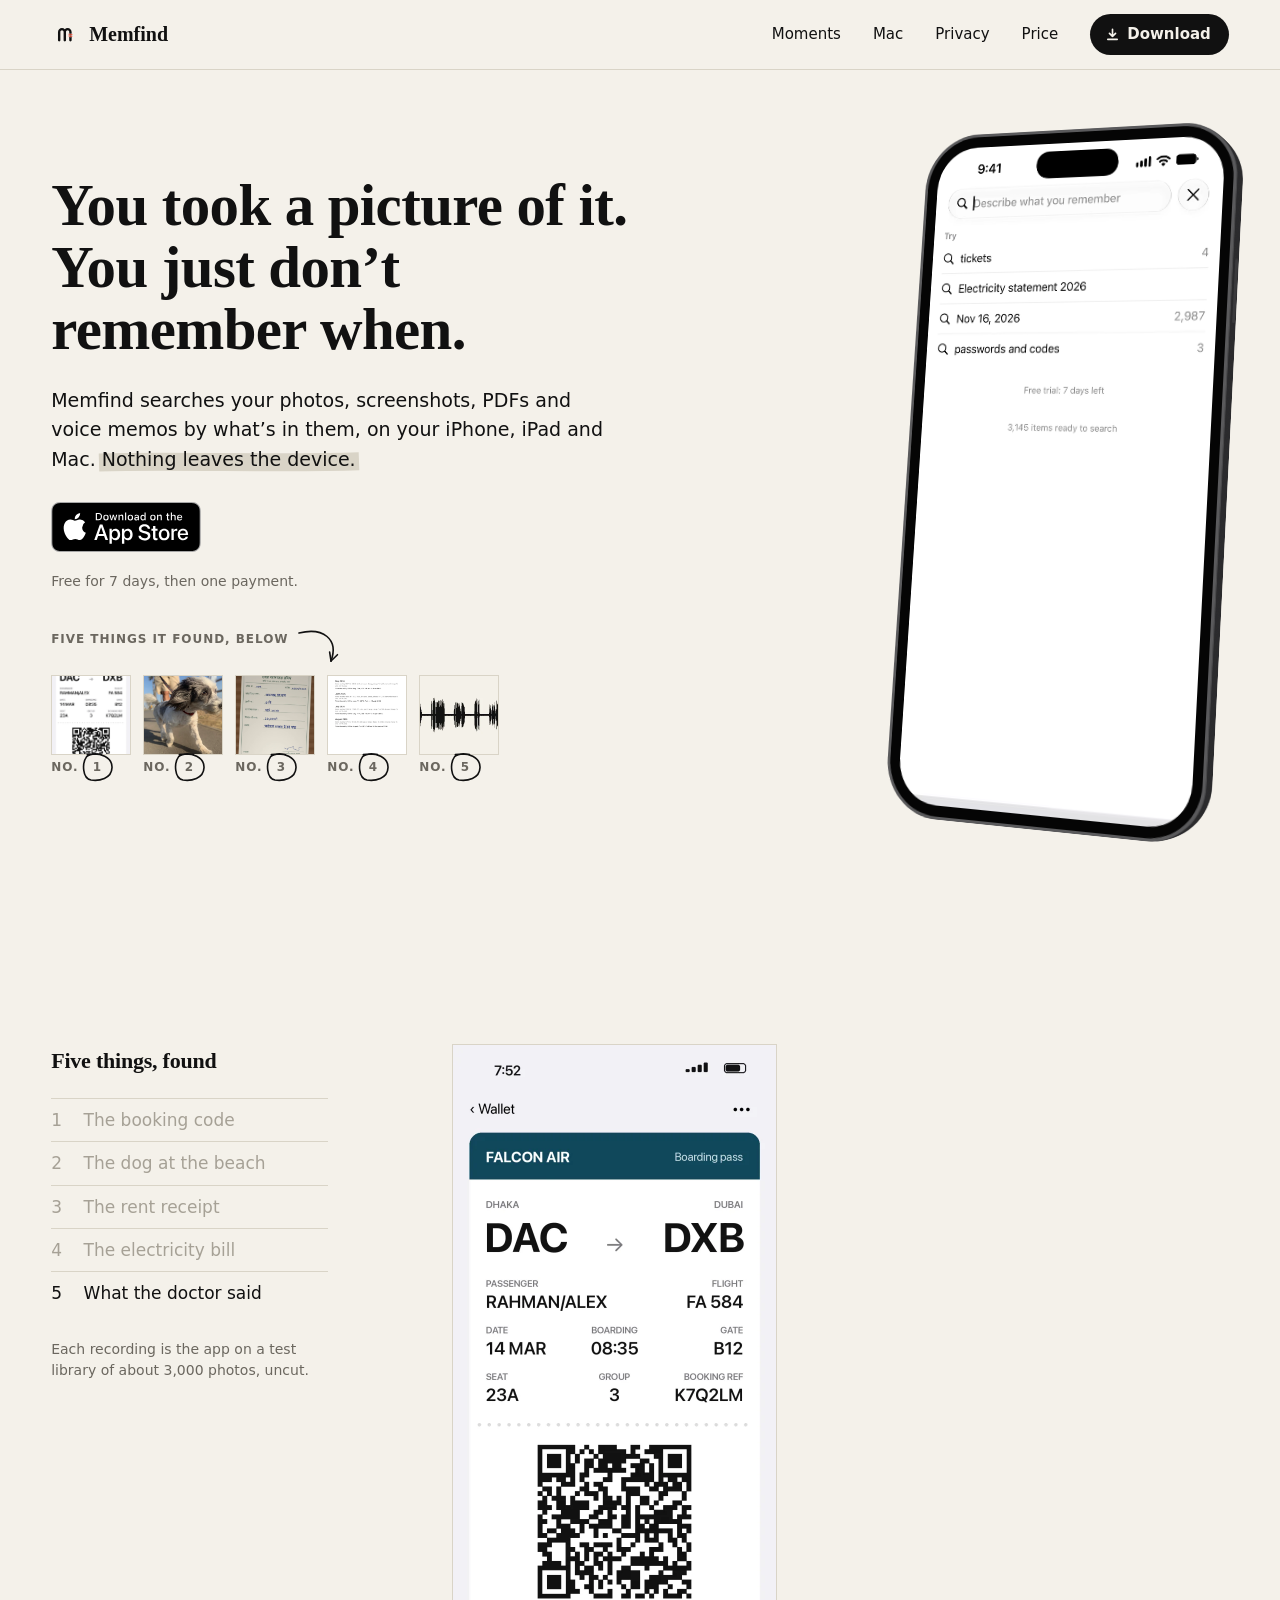
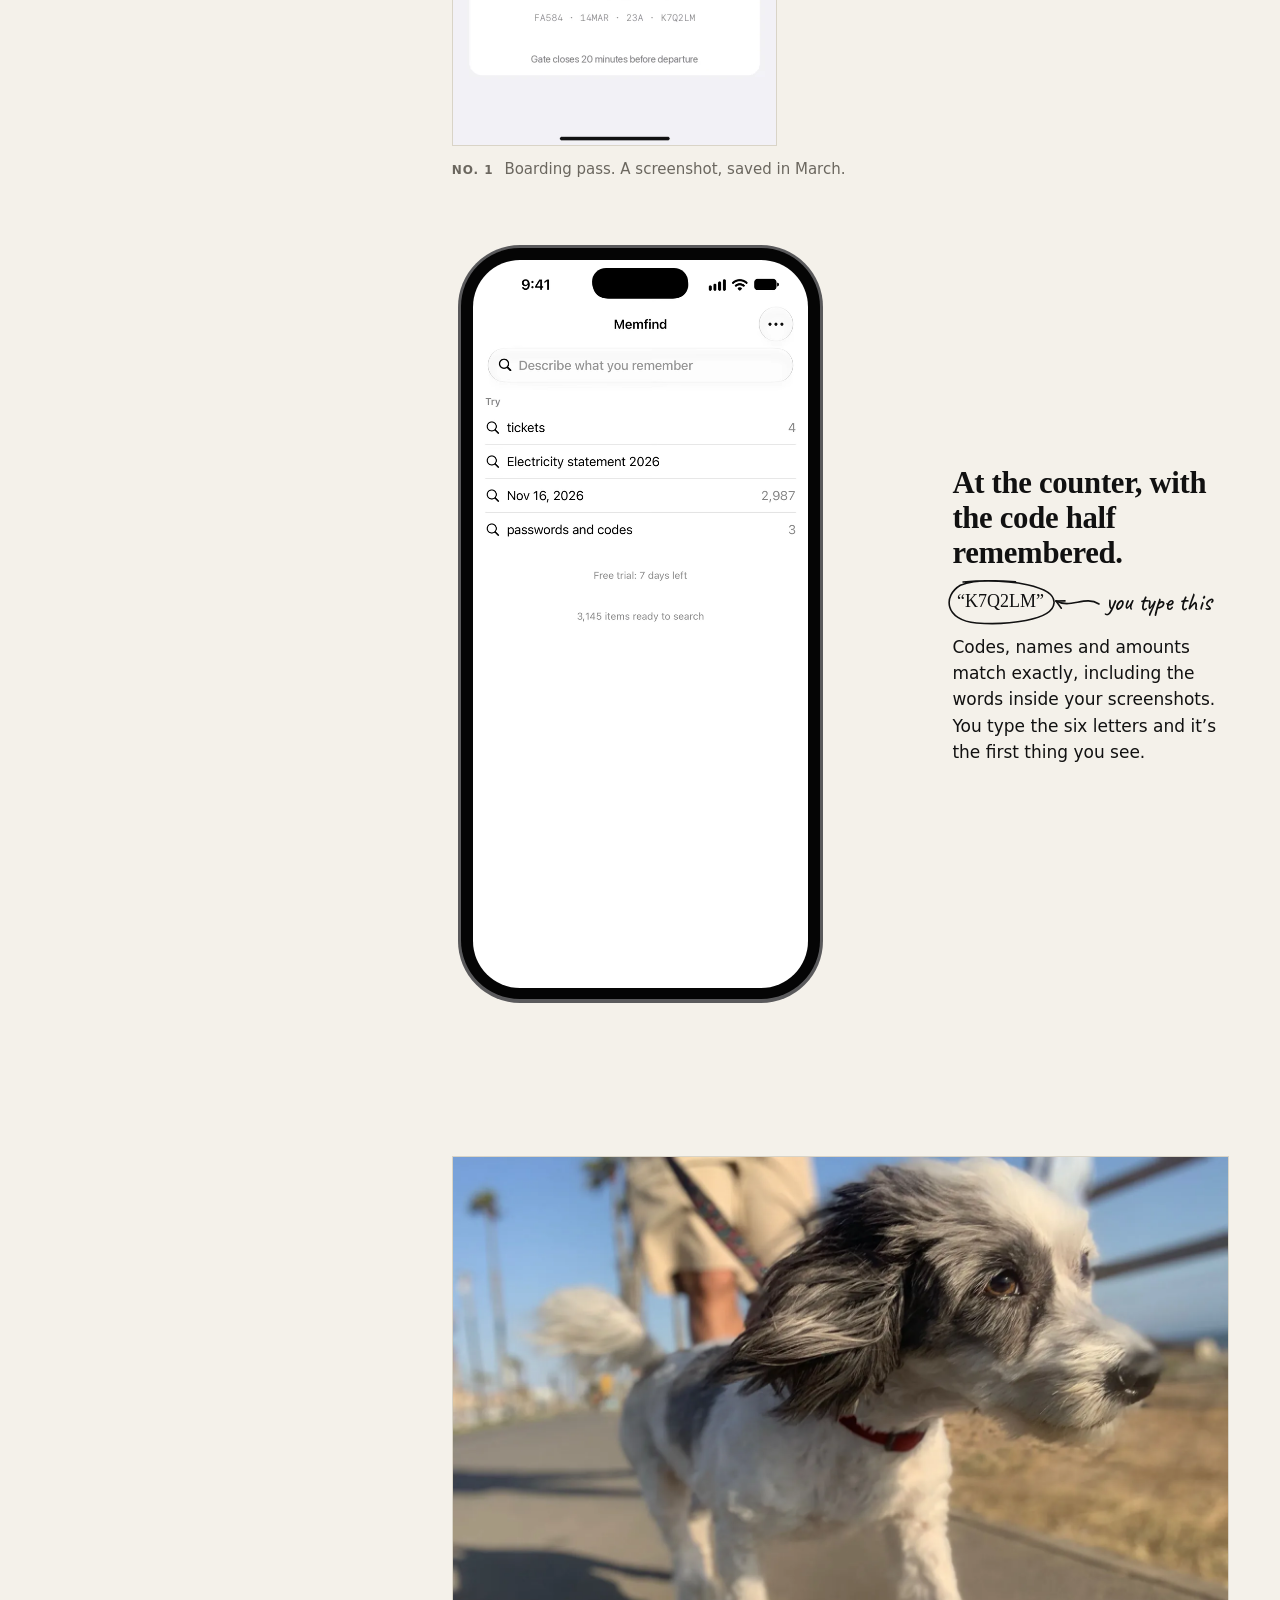
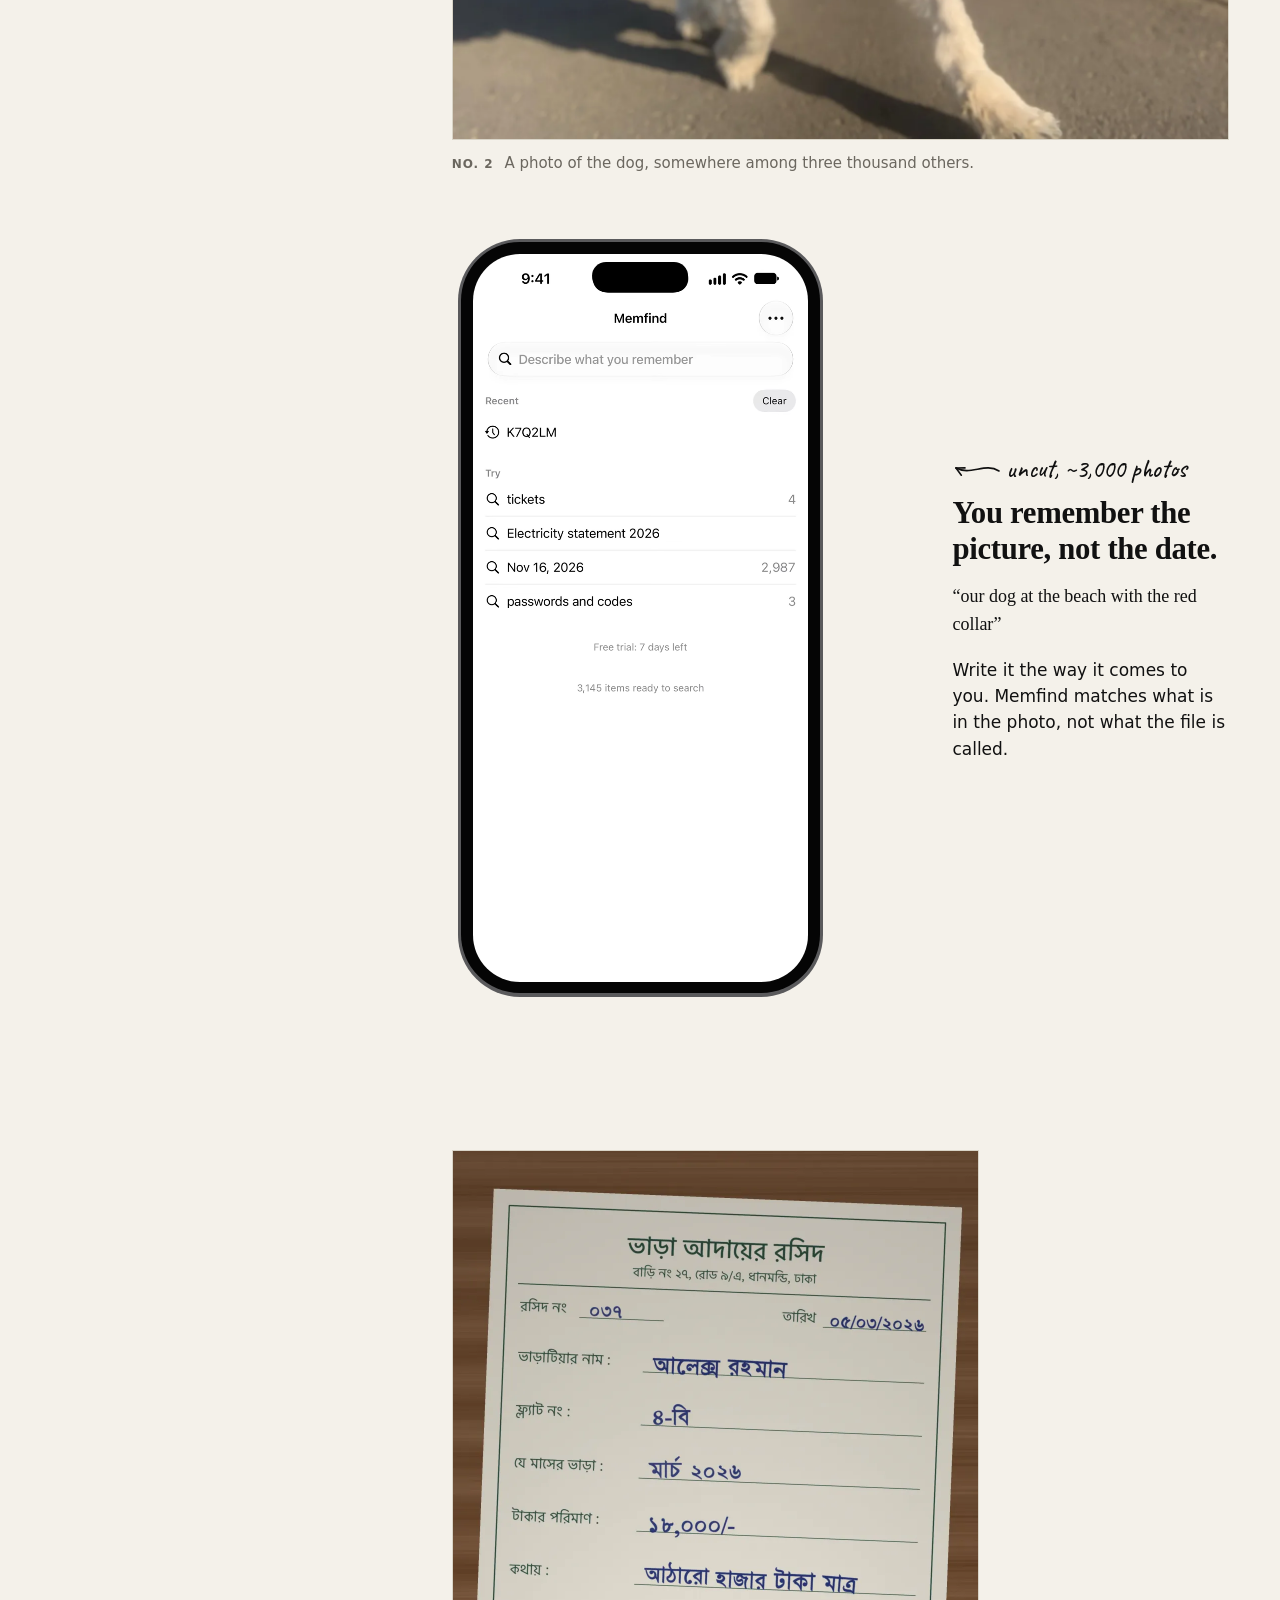
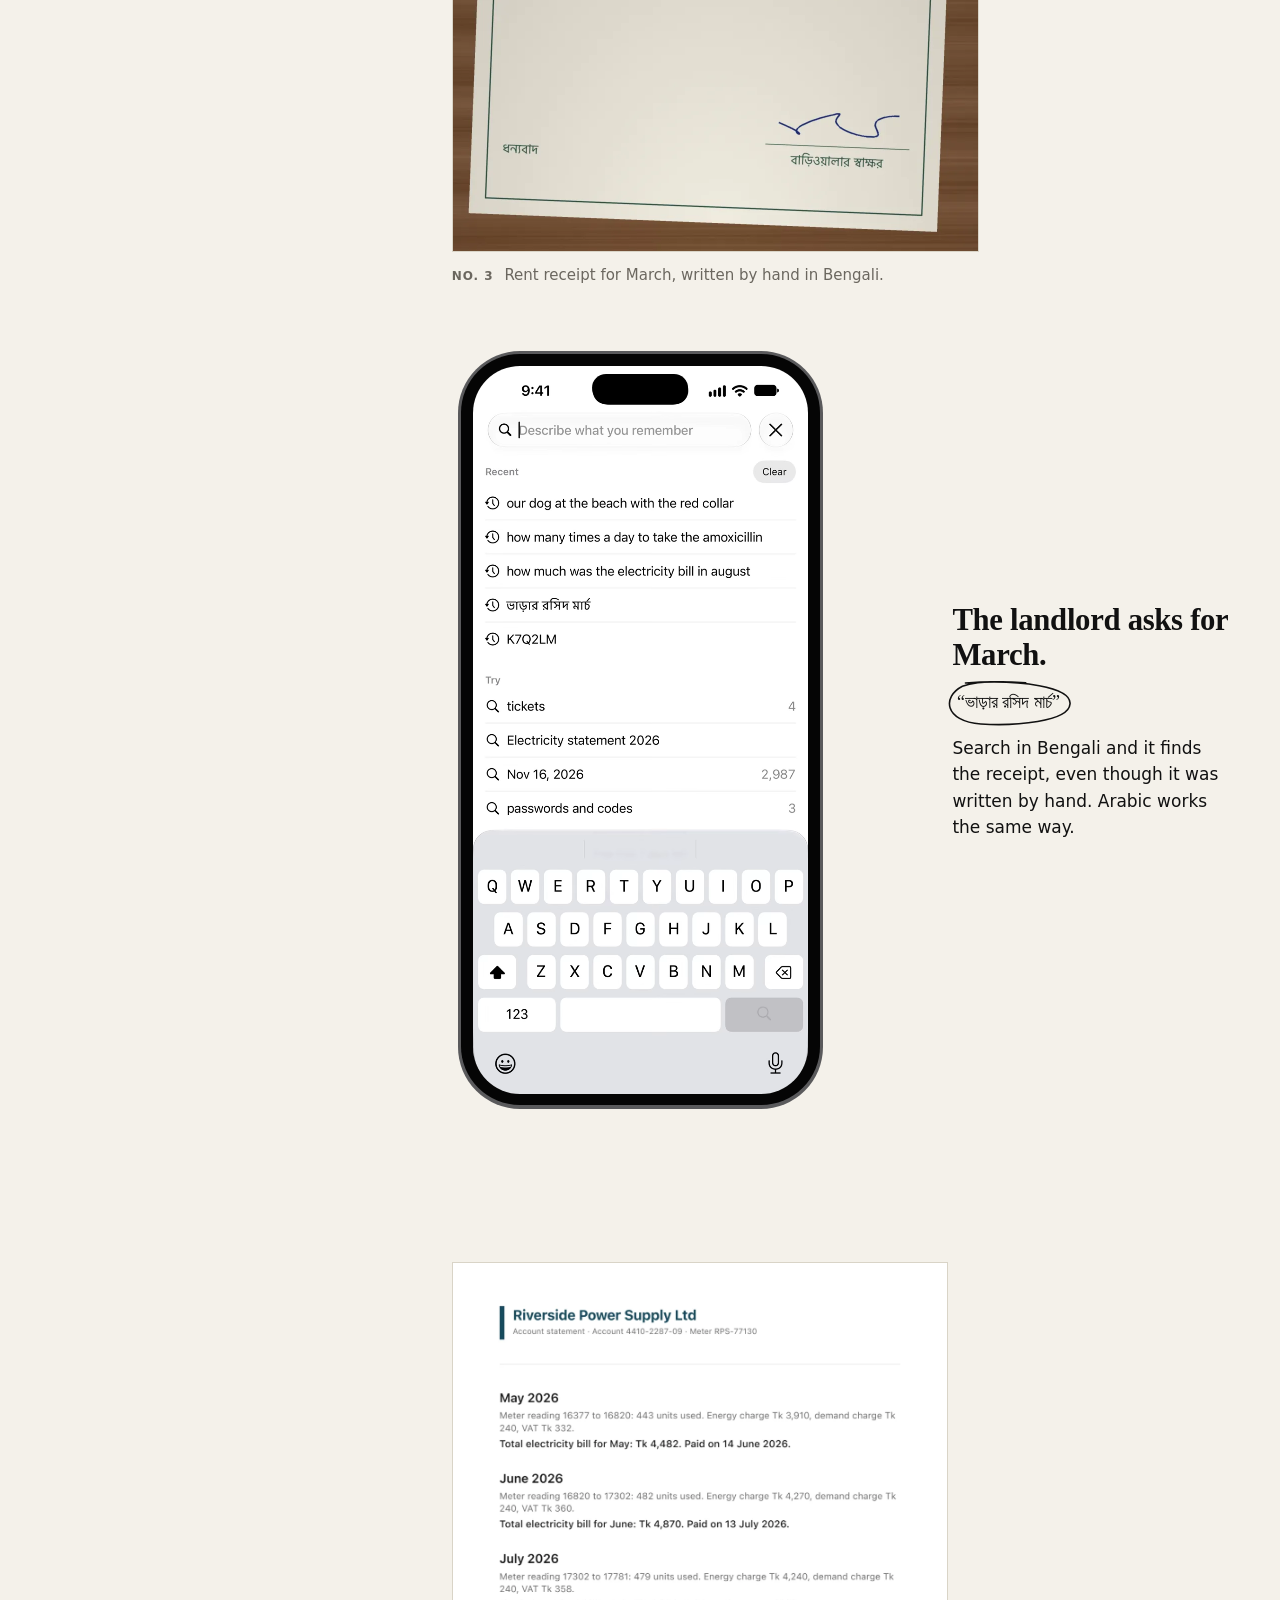
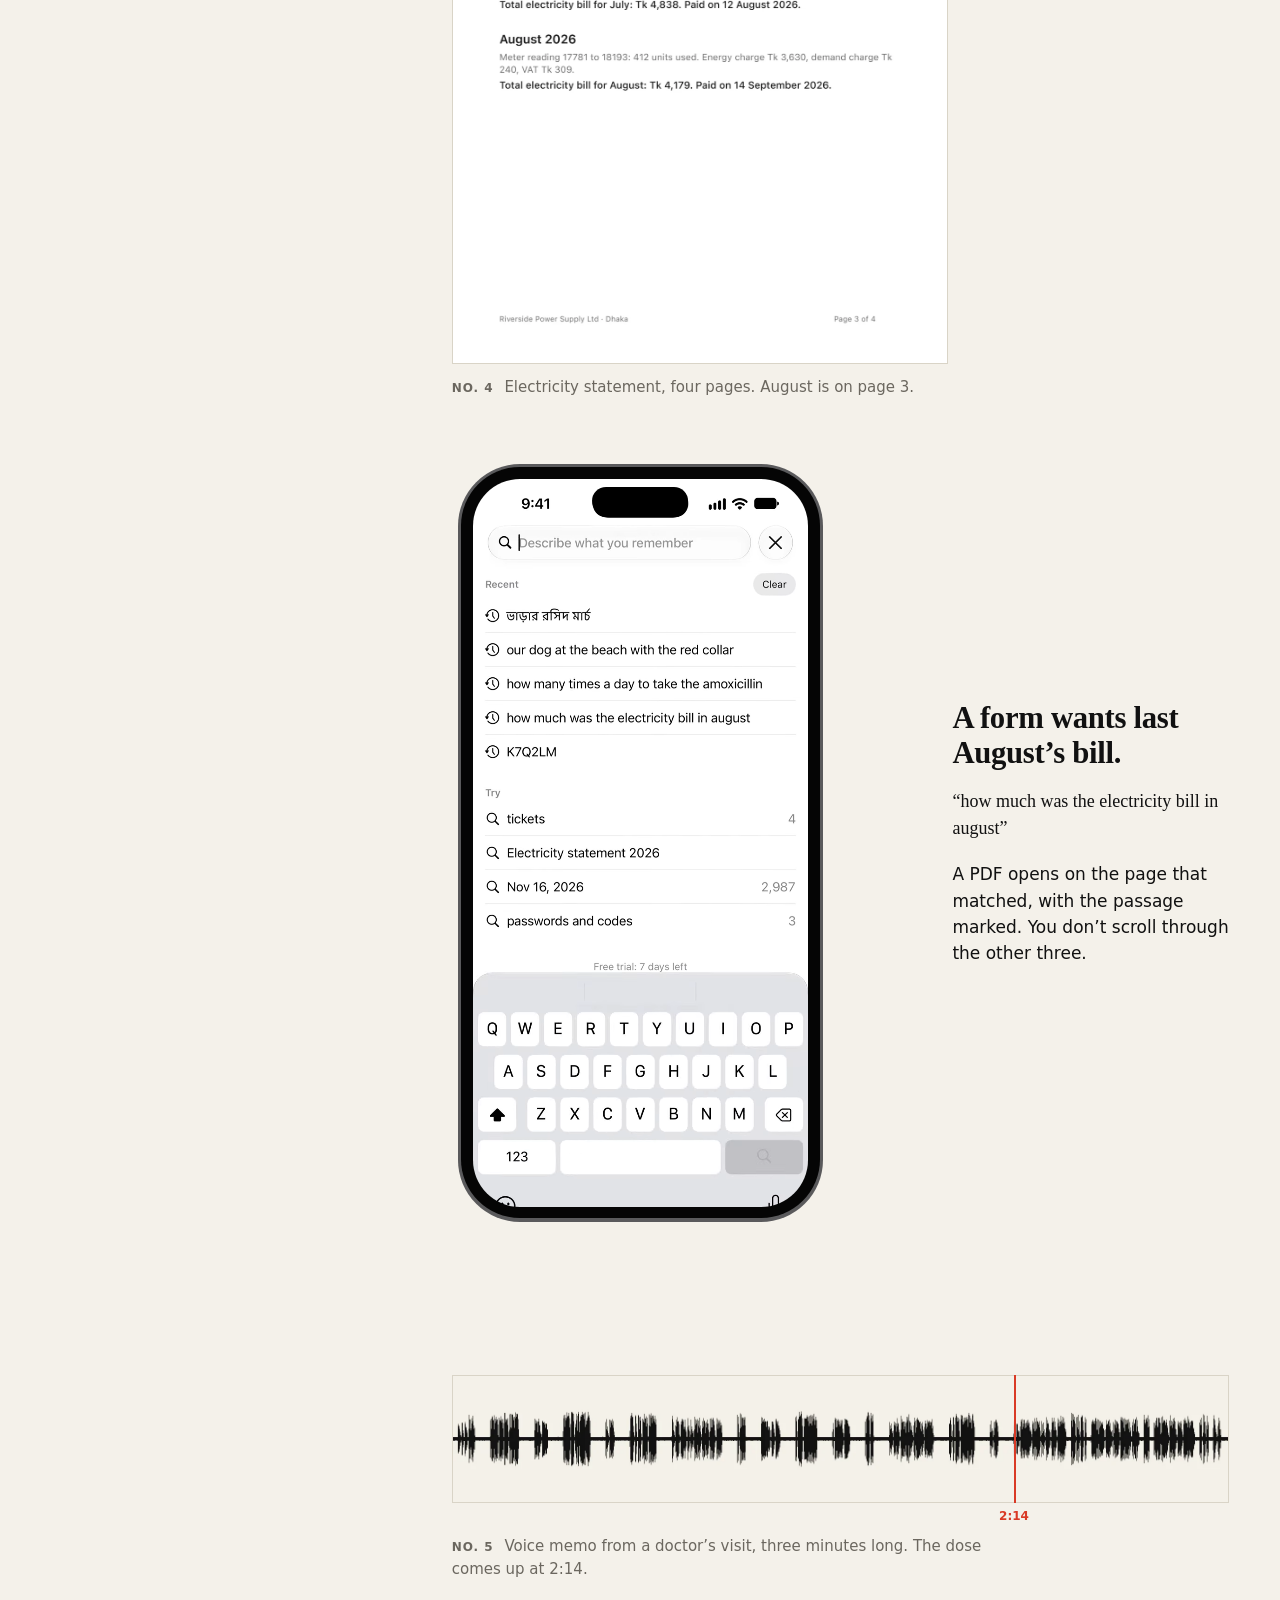
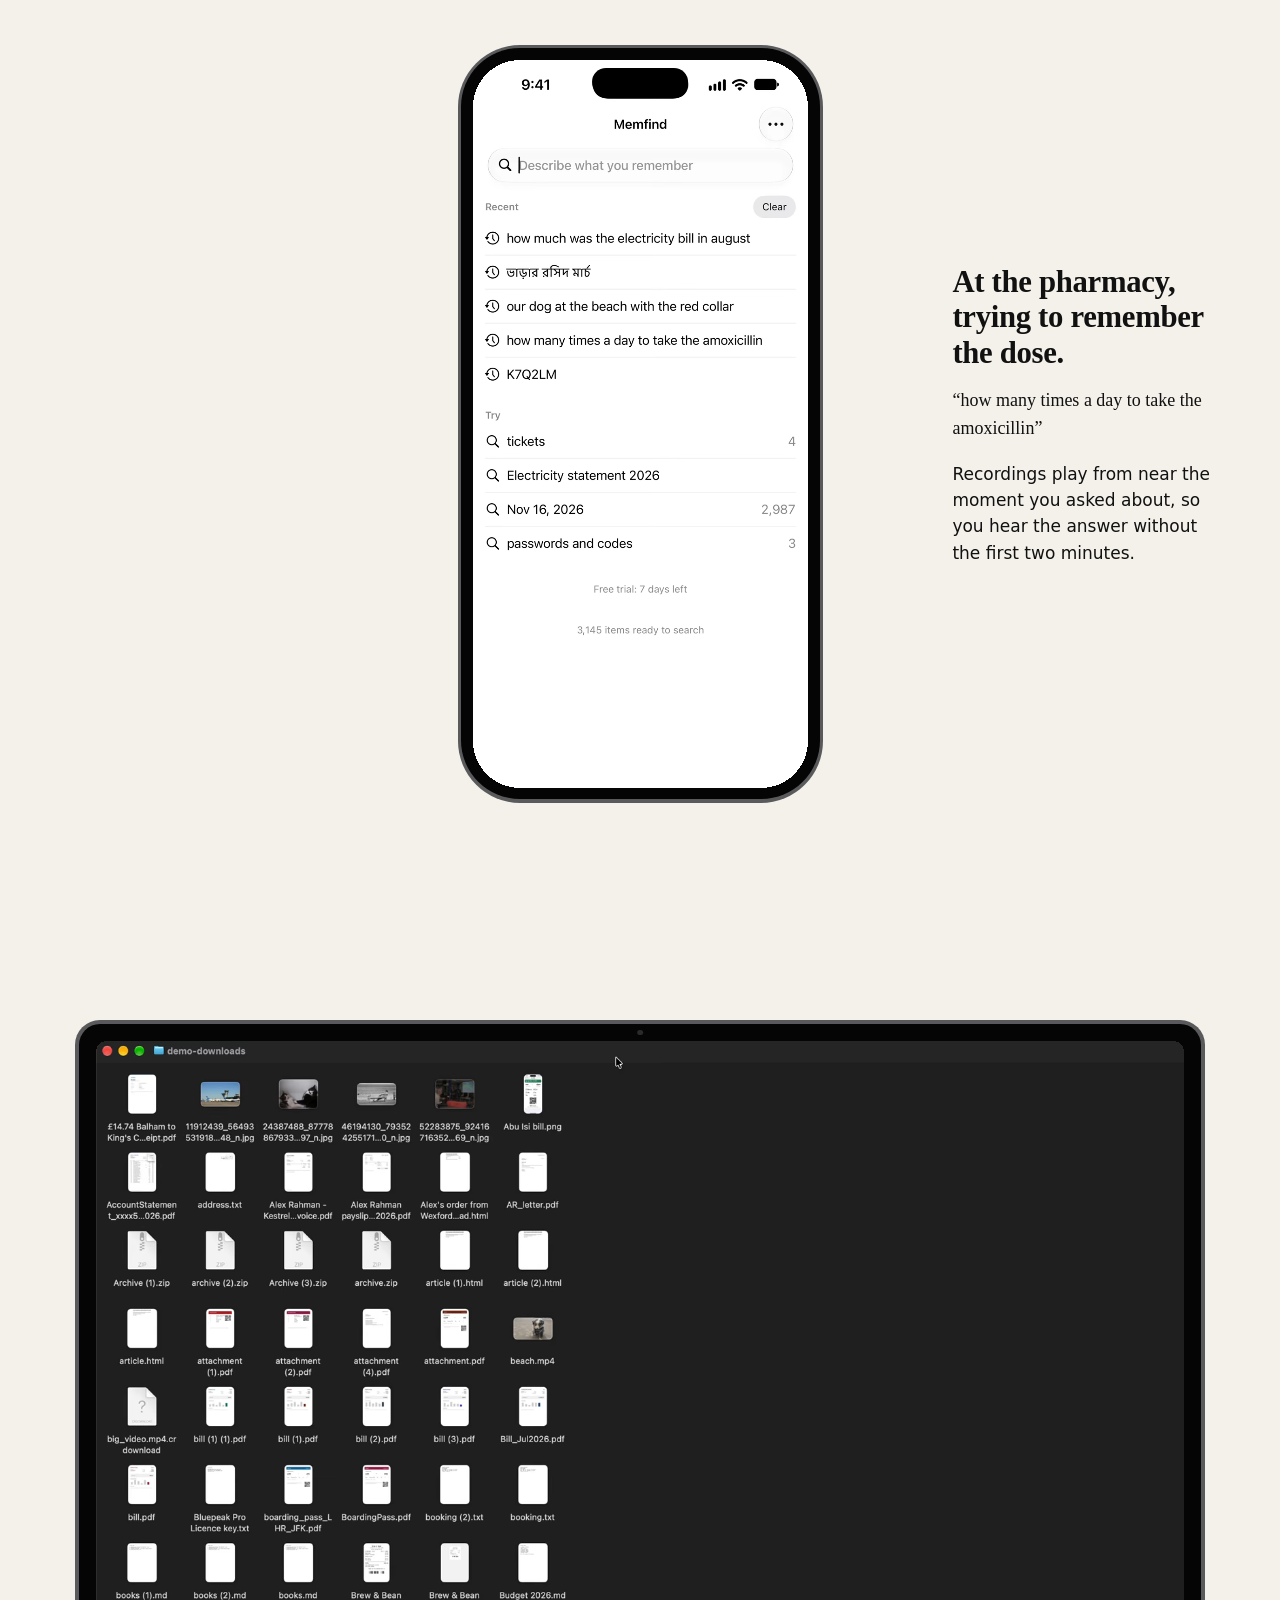
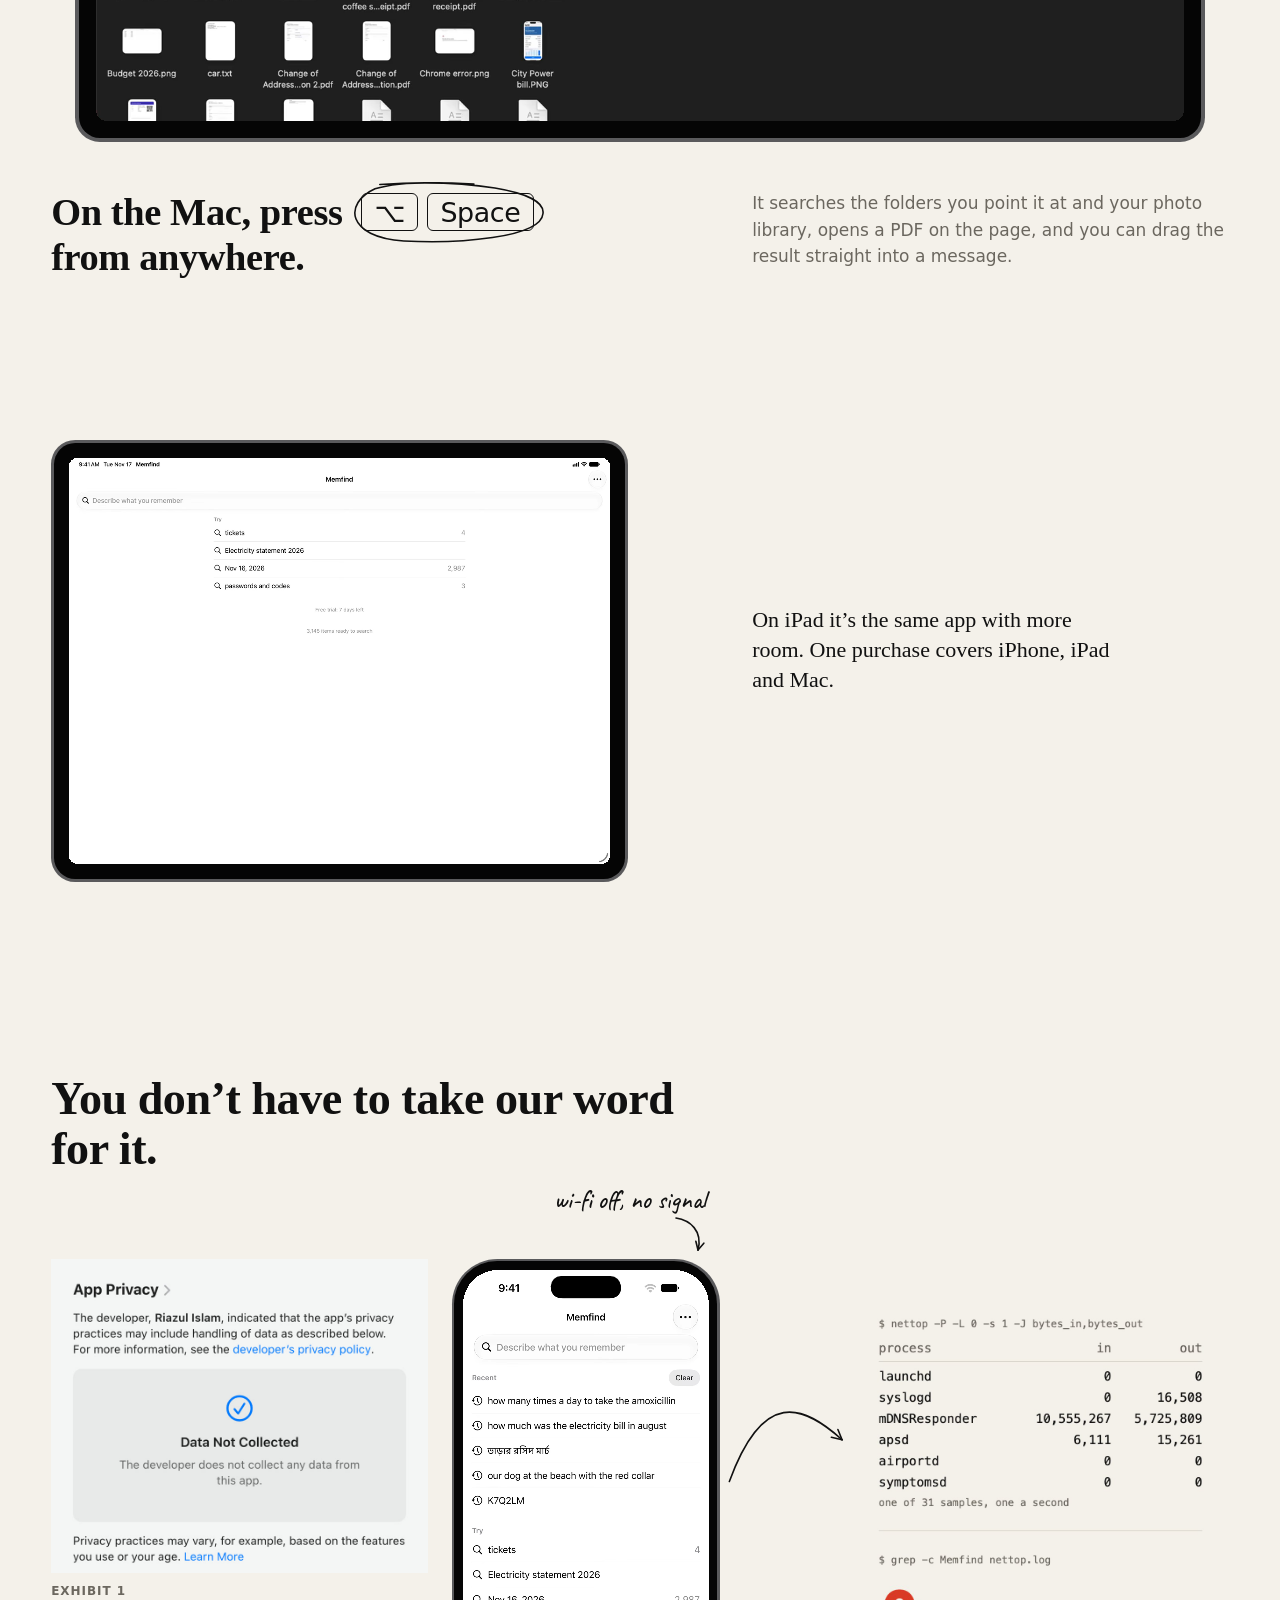
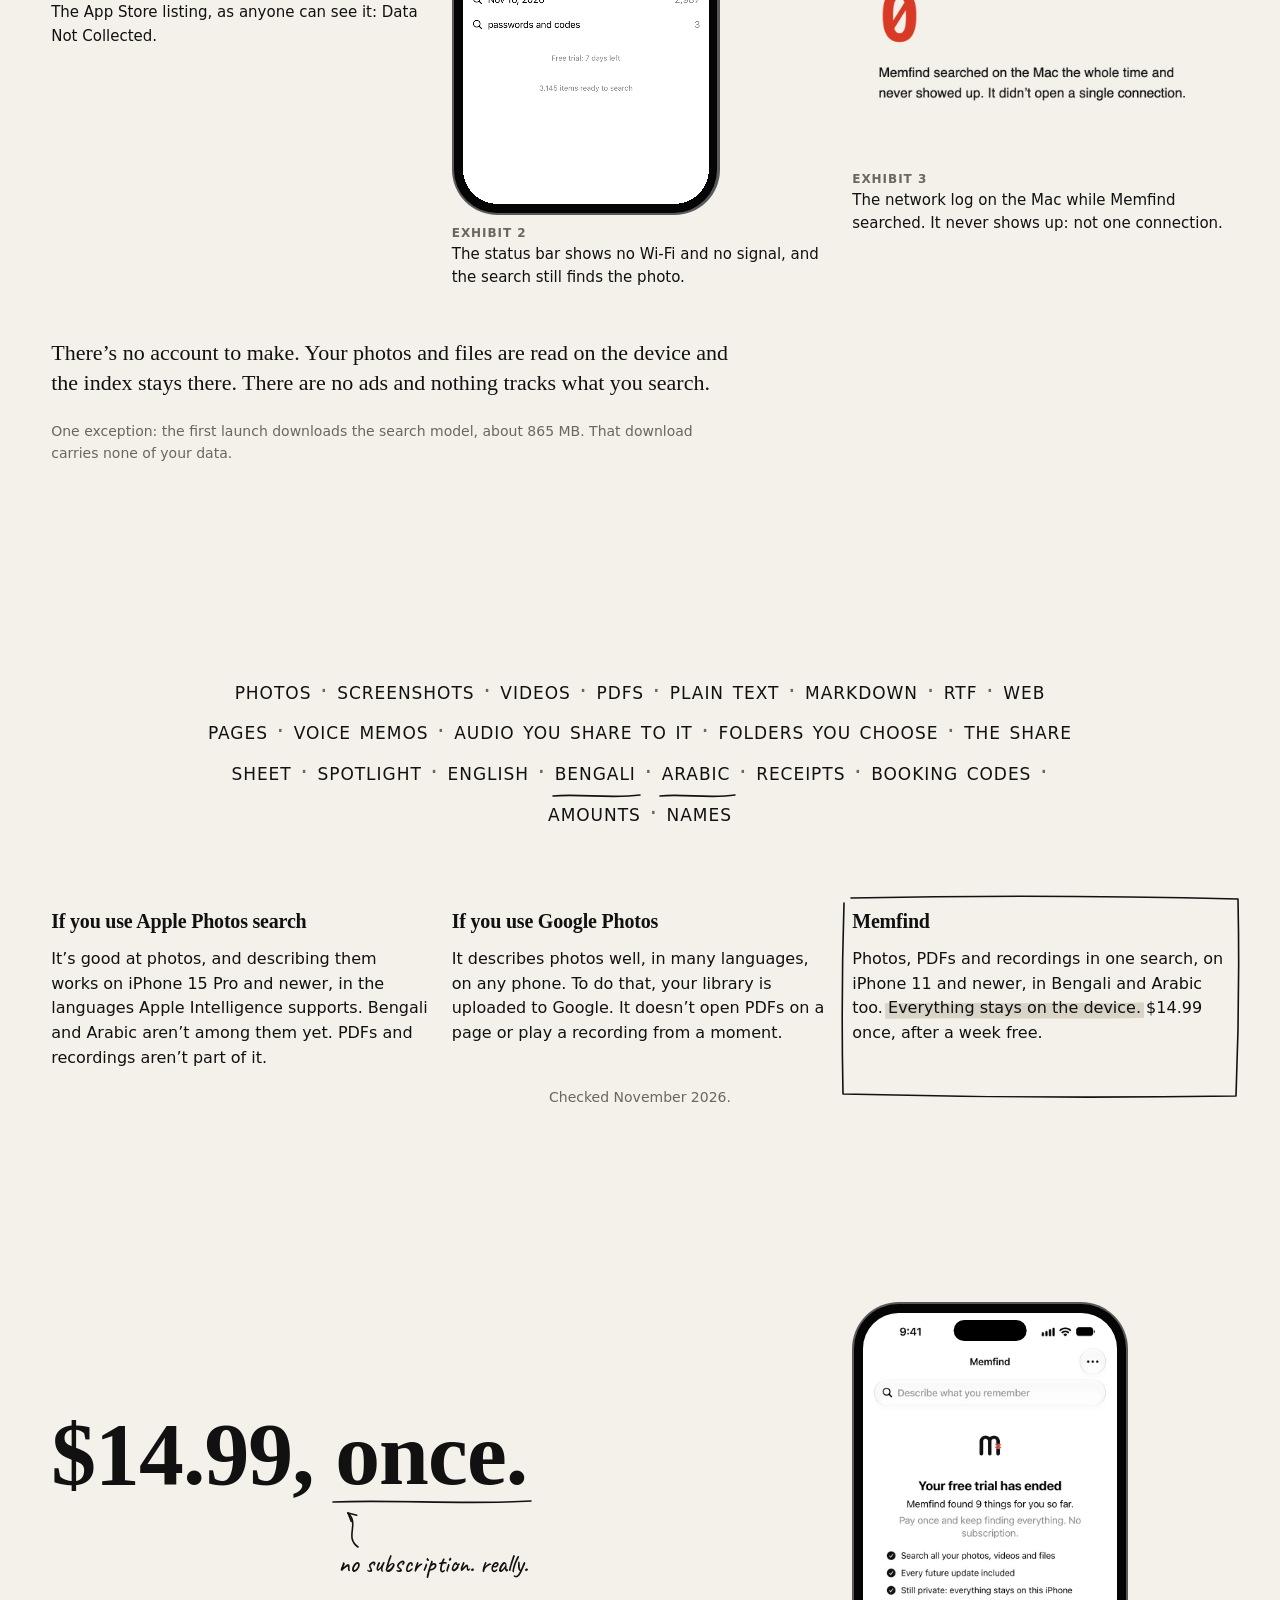
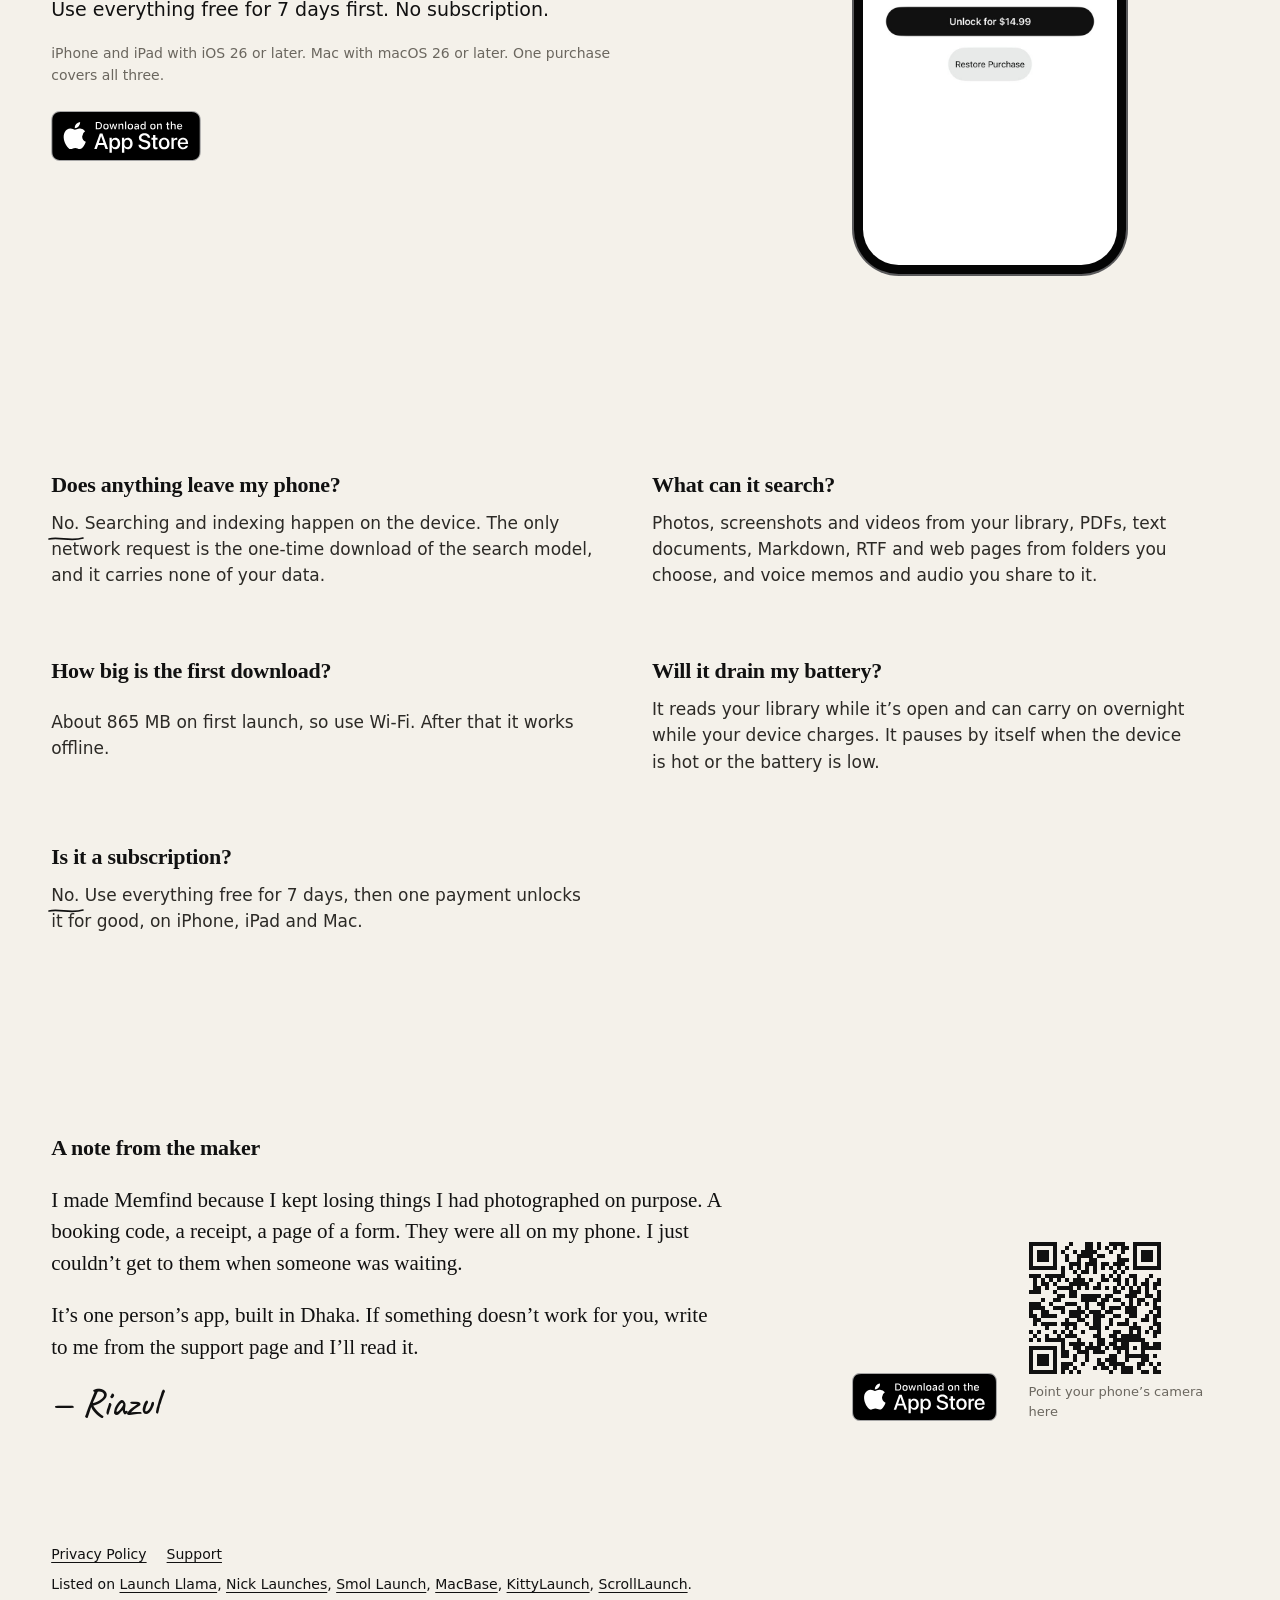
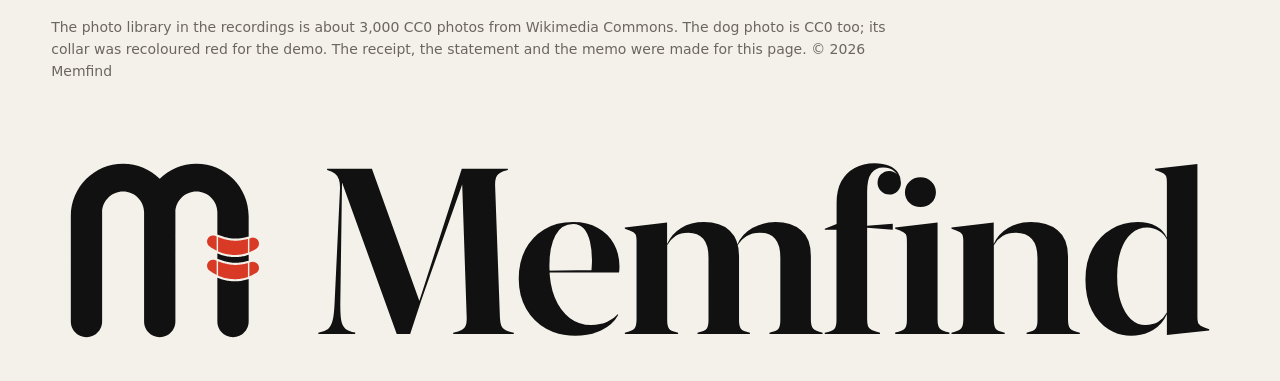
==== commit 92c8f56b: "chore: canonical host getmemfind.com (memfind-app 49c00a8)" ====
--- a/index.html
+++ b/index.html
@@ -6,23 +6,23 @@
 <title>Memfind: search your phone the way you remember things</title>
 <meta name="description" content="Search your photos, screenshots, videos, PDFs, documents and voice recordings in your own words. Private: everything stays on your device.">
 <meta name="robots" content="index, follow, max-image-preview:large, max-snippet:-1, max-video-preview:-1">
-<link rel="canonical" href="https://www.getmemfind.com/">
+<link rel="canonical" href="https://getmemfind.com/">
 <meta name="author" content="Memfind">
 <meta name="application-name" content="Memfind">
 <meta property="og:site_name" content="Memfind">
 <meta property="og:locale" content="en_US">
 <meta property="og:type" content="website">
-<meta property="og:url" content="https://www.getmemfind.com/">
+<meta property="og:url" content="https://getmemfind.com/">
 <meta property="og:title" content="Memfind: search your phone the way you remember things">
 <meta property="og:description" content="Search your photos, screenshots, videos, PDFs, documents and voice recordings in your own words. Private: everything stays on your device.">
-<meta property="og:image" content="https://www.getmemfind.com/og-image.png?v=2">
+<meta property="og:image" content="https://getmemfind.com/og-image.png?v=2">
 <meta property="og:image:type" content="image/png">
 <meta property="og:image:width" content="1200"><meta property="og:image:height" content="630">
 <meta property="og:image:alt" content="Memfind: search your photos, PDFs and voice memos in your own words, on iPhone, iPad and Mac.">
 <meta name="twitter:card" content="summary_large_image">
 <meta name="twitter:title" content="Memfind: search your phone the way you remember things">
 <meta name="twitter:description" content="Search your photos, screenshots, PDFs and voice recordings in your own words. Everything stays on your device.">
-<meta name="twitter:image" content="https://www.getmemfind.com/og-image.png?v=2">
+<meta name="twitter:image" content="https://getmemfind.com/og-image.png?v=2">
 <meta name="twitter:image:alt" content="Memfind: search your photos, PDFs and voice memos in your own words, on iPhone, iPad and Mac.">
 <meta name="theme-color" content="#F4F1EA">
 <meta name="color-scheme" content="light">
@@ -35,7 +35,7 @@
 <link rel="manifest" href="./site.webmanifest">
 <link rel="alternate" type="text/plain" title="LLM summary" href="/llms.txt">
 <link rel="preload" href="./fonts/caveat-500-latin.woff2" as="font" type="font/woff2" crossorigin>
-<script type="application/ld+json">{"@context":"https://schema.org","@graph":[{"@type":"Organization","@id":"https://www.getmemfind.com/#org","name":"Memfind","url":"https://www.getmemfind.com/","logo":"https://www.getmemfind.com/icon-512.png","email":"memfind.app@gmail.com","sameAs":["https://apps.apple.com/app/id6825525742","https://www.youtube.com/@Memfind"]},{"@type":"WebSite","@id":"https://www.getmemfind.com/#website","name":"Memfind","url":"https://www.getmemfind.com/","inLanguage":"en","publisher":{"@id":"https://www.getmemfind.com/#org"}},{"@type":"SoftwareApplication","@id":"https://www.getmemfind.com/#app","name":"Memfind","applicationCategory":"UtilitiesApplication","operatingSystem":"iOS 26, iPadOS 26, macOS 26","description":"Memfind searches your photos, screenshots, videos, PDFs, documents and voice recordings by what is in them, in your own words, on iPhone, iPad and Mac. Everything is indexed and searched on the device; nothing is uploaded.","url":"https://www.getmemfind.com/","downloadUrl":"https://apps.apple.com/app/id6825525742","installUrl":"https://apps.apple.com/app/id6825525742","image":"https://www.getmemfind.com/og-image.png","screenshot":"https://www.getmemfind.com/og-image.png","publisher":{"@id":"https://www.getmemfind.com/#org"},"offers":{"@type":"Offer","price":"14.99","priceCurrency":"USD","availability":"https://schema.org/InStock","url":"https://apps.apple.com/app/id6825525742","description":"Free for 7 days, then a one-time purchase. No subscription."}},{"@type":"FAQPage","@id":"https://www.getmemfind.com/#faq","mainEntity":[{"@type":"Question","name":"Does anything leave my phone?","acceptedAnswer":{"@type":"Answer","text":"No. Searching and indexing happen on the device. The only network request is the one-time download of the search model, and it carries none of your data."}},{"@type":"Question","name":"What can it search?","acceptedAnswer":{"@type":"Answer","text":"Photos, screenshots and videos from your library, PDFs, text documents, Markdown, RTF and web pages from folders you choose, and voice memos and audio you share to it."}},{"@type":"Question","name":"How big is the first download?","acceptedAnswer":{"@type":"Answer","text":"About 865 MB on first launch, so use Wi-Fi. After that it works offline."}},{"@type":"Question","name":"Will it drain my battery?","acceptedAnswer":{"@type":"Answer","text":"It reads your library while it’s open and can carry on overnight while your device charges. It pauses by itself when the device is hot or the battery is low."}},{"@type":"Question","name":"Is it a subscription?","acceptedAnswer":{"@type":"Answer","text":"No. Use everything free for 7 days, then one payment unlocks it for good, on iPhone, iPad and Mac."}}]}]}</script>
+<script type="application/ld+json">{"@context":"https://schema.org","@graph":[{"@type":"Organization","@id":"https://getmemfind.com/#org","name":"Memfind","url":"https://getmemfind.com/","logo":"https://getmemfind.com/icon-512.png","email":"memfind.app@gmail.com","sameAs":["https://apps.apple.com/app/id6825525742","https://www.youtube.com/@Memfind"]},{"@type":"WebSite","@id":"https://getmemfind.com/#website","name":"Memfind","url":"https://getmemfind.com/","inLanguage":"en","publisher":{"@id":"https://getmemfind.com/#org"}},{"@type":"SoftwareApplication","@id":"https://getmemfind.com/#app","name":"Memfind","applicationCategory":"UtilitiesApplication","operatingSystem":"iOS 26, iPadOS 26, macOS 26","description":"Memfind searches your photos, screenshots, videos, PDFs, documents and voice recordings by what is in them, in your own words, on iPhone, iPad and Mac. Everything is indexed and searched on the device; nothing is uploaded.","url":"https://getmemfind.com/","downloadUrl":"https://apps.apple.com/app/id6825525742","installUrl":"https://apps.apple.com/app/id6825525742","image":"https://getmemfind.com/og-image.png","screenshot":"https://getmemfind.com/og-image.png","publisher":{"@id":"https://getmemfind.com/#org"},"offers":{"@type":"Offer","price":"14.99","priceCurrency":"USD","availability":"https://schema.org/InStock","url":"https://apps.apple.com/app/id6825525742","description":"Free for 7 days, then a one-time purchase. No subscription."}},{"@type":"FAQPage","@id":"https://getmemfind.com/#faq","mainEntity":[{"@type":"Question","name":"Does anything leave my phone?","acceptedAnswer":{"@type":"Answer","text":"No. Searching and indexing happen on the device. The only network request is the one-time download of the search model, and it carries none of your data."}},{"@type":"Question","name":"What can it search?","acceptedAnswer":{"@type":"Answer","text":"Photos, screenshots and videos from your library, PDFs, text documents, Markdown, RTF and web pages from folders you choose, and voice memos and audio you share to it."}},{"@type":"Question","name":"How big is the first download?","acceptedAnswer":{"@type":"Answer","text":"About 865 MB on first launch, so use Wi-Fi. After that it works offline."}},{"@type":"Question","name":"Will it drain my battery?","acceptedAnswer":{"@type":"Answer","text":"It reads your library while it’s open and can carry on overnight while your device charges. It pauses by itself when the device is hot or the battery is low."}},{"@type":"Question","name":"Is it a subscription?","acceptedAnswer":{"@type":"Answer","text":"No. Use everything free for 7 days, then one payment unlocks it for good, on iPhone, iPad and Mac."}}]}]}</script>
   <script type="module" crossorigin src="./assets/index-CH3ole3x.js"></script>
   <link rel="stylesheet" crossorigin href="./assets/index-DWWEj8g1.css">
 </head>
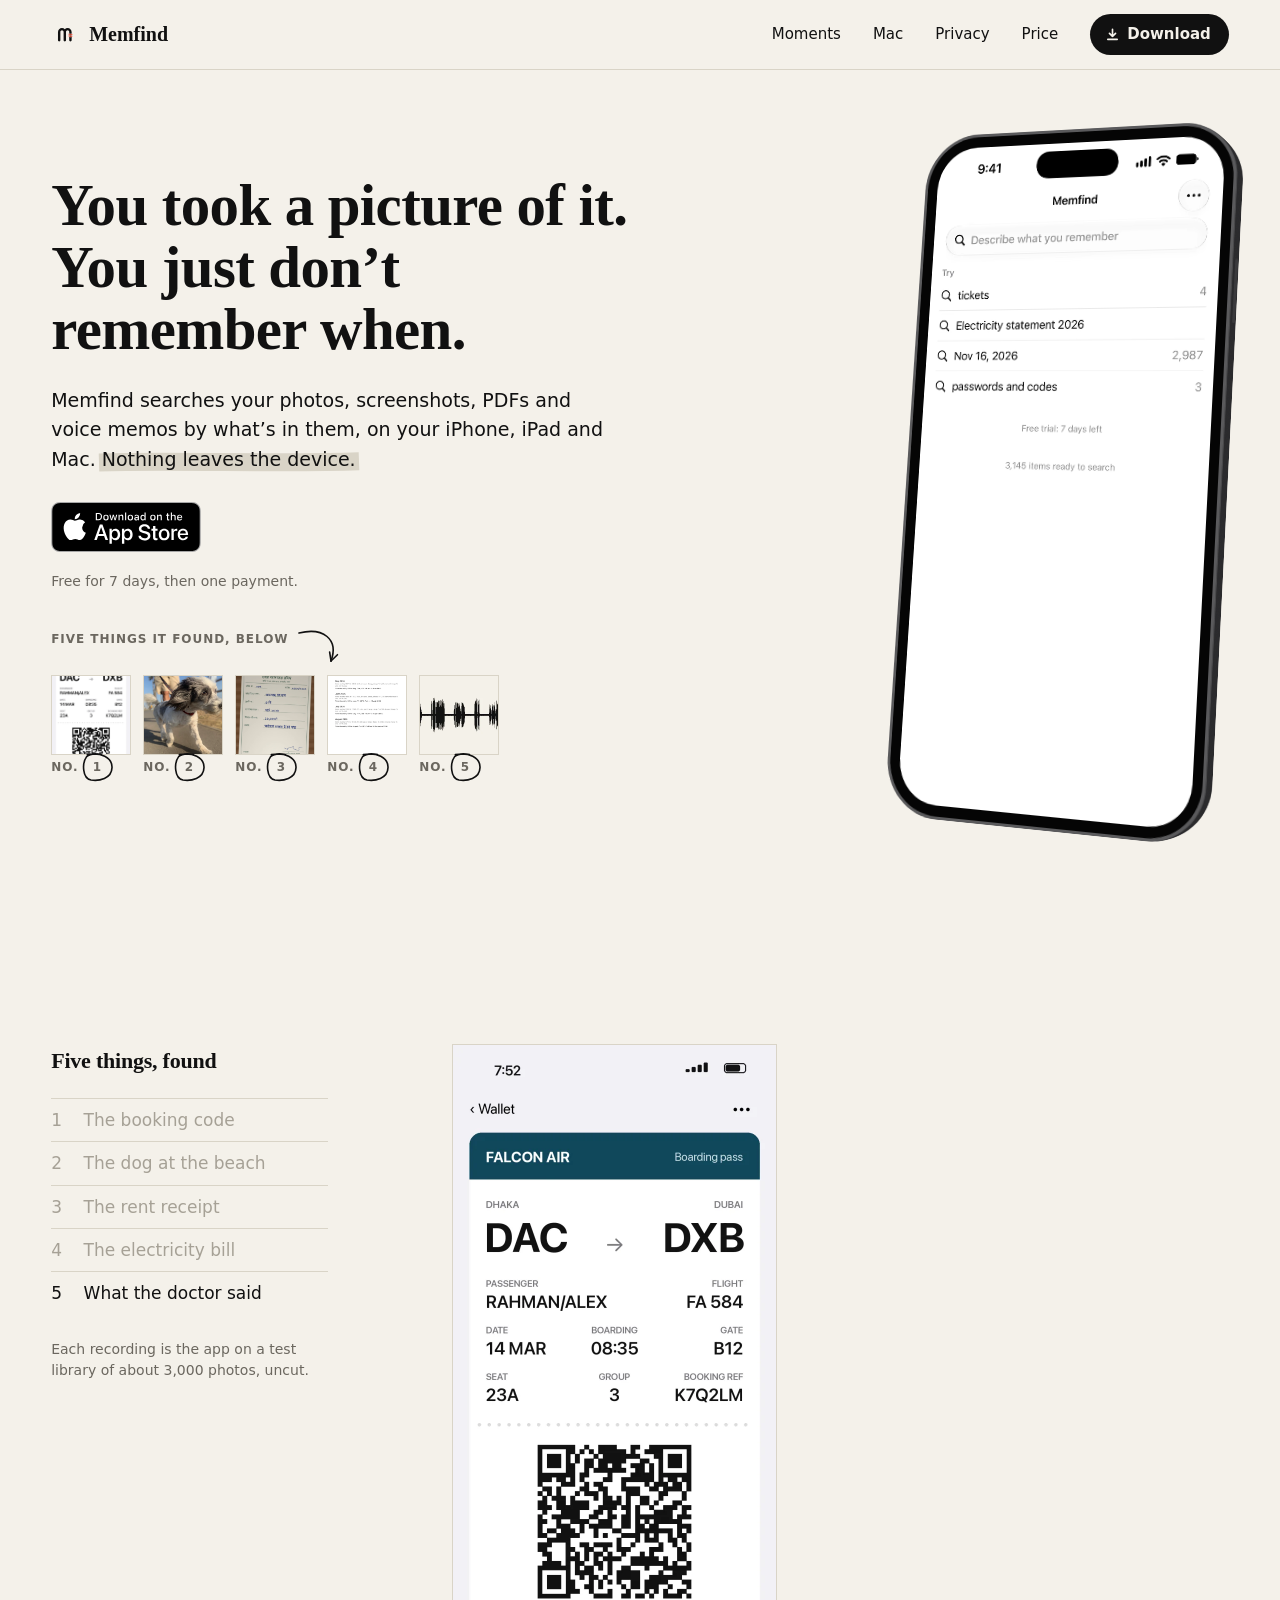
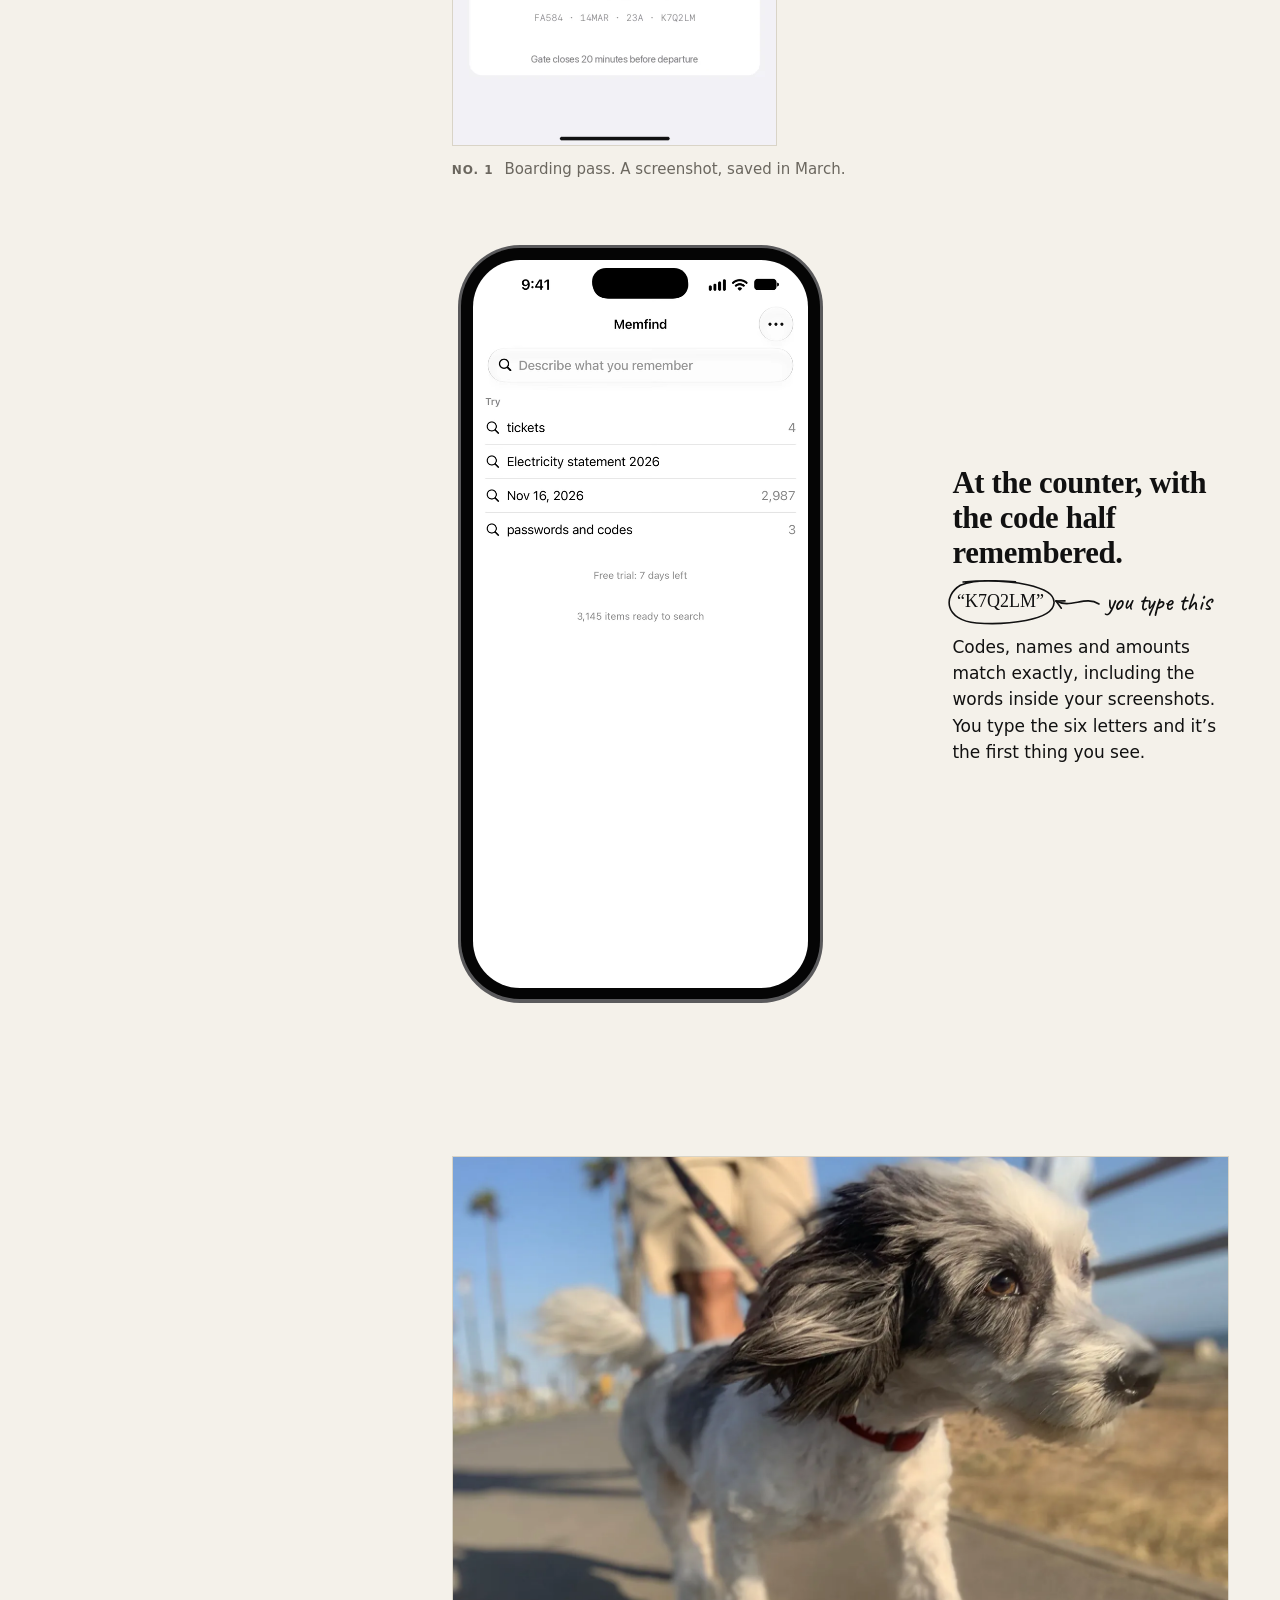
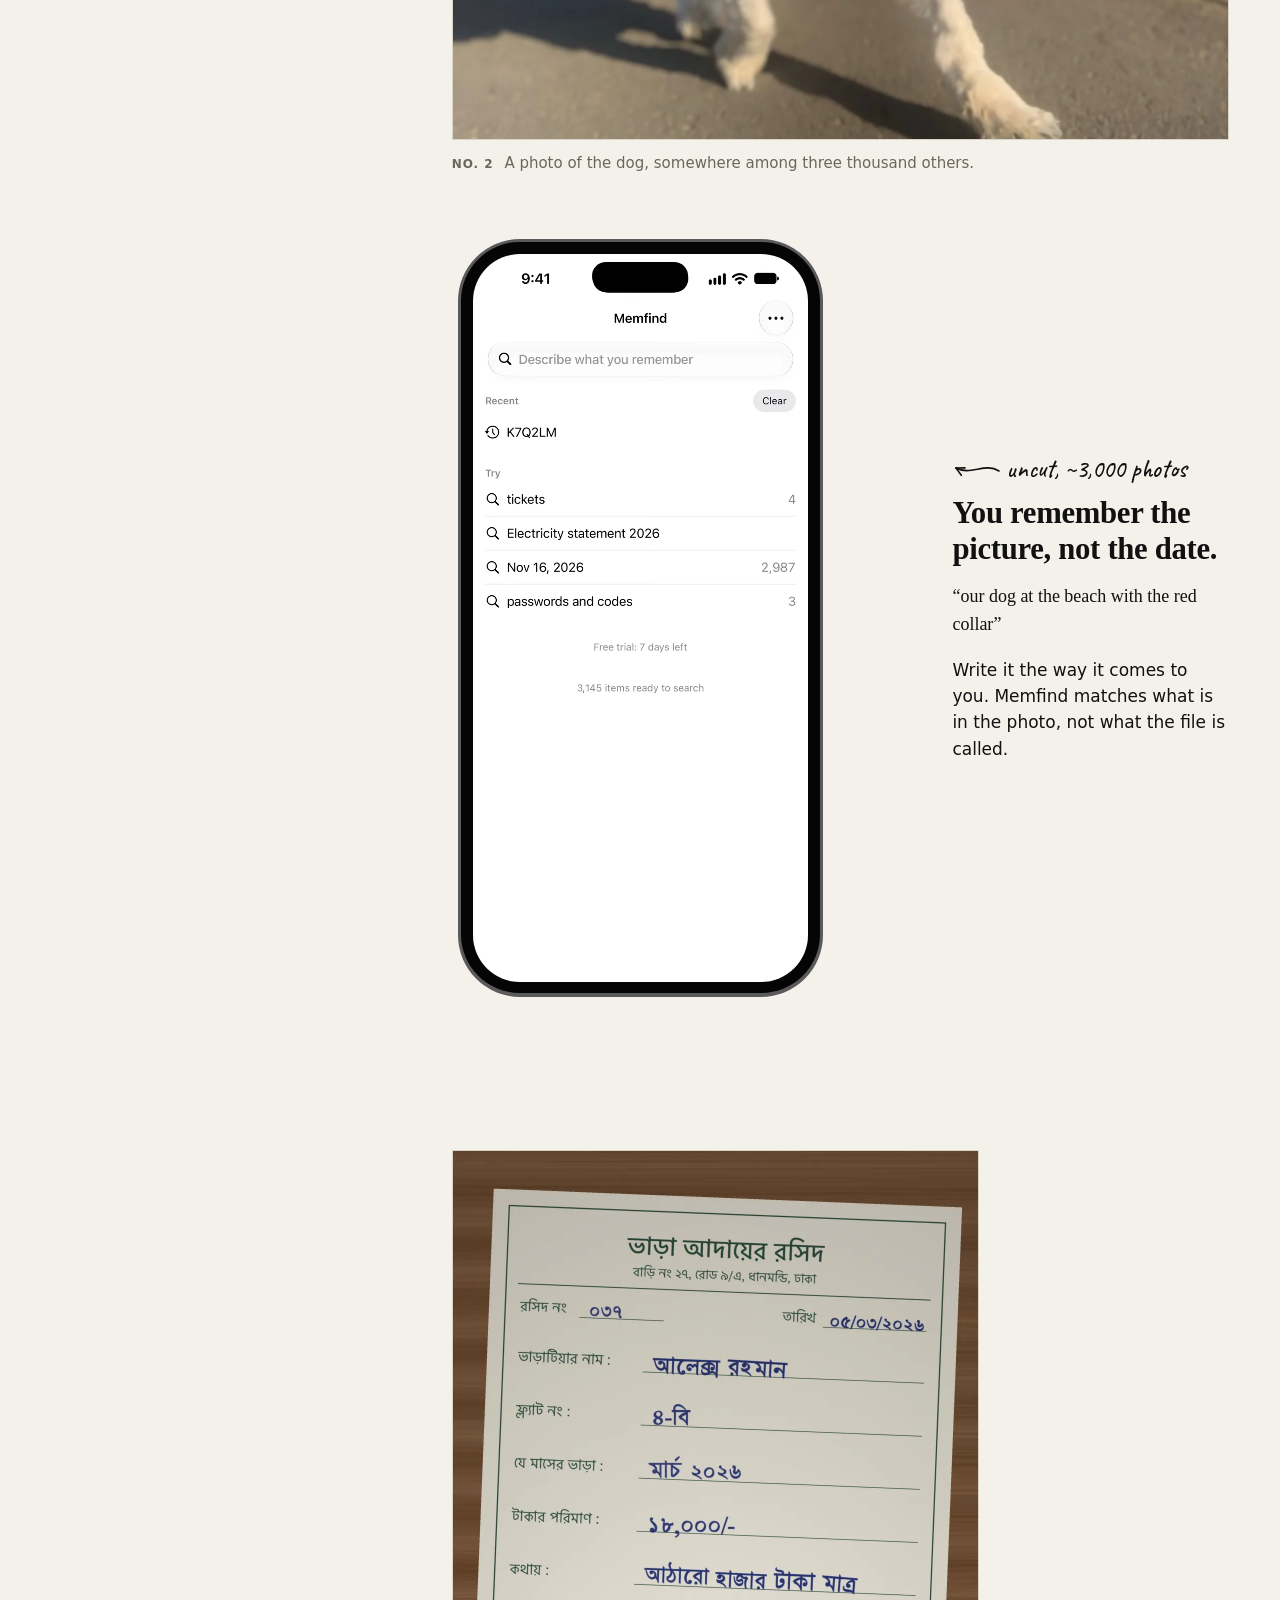
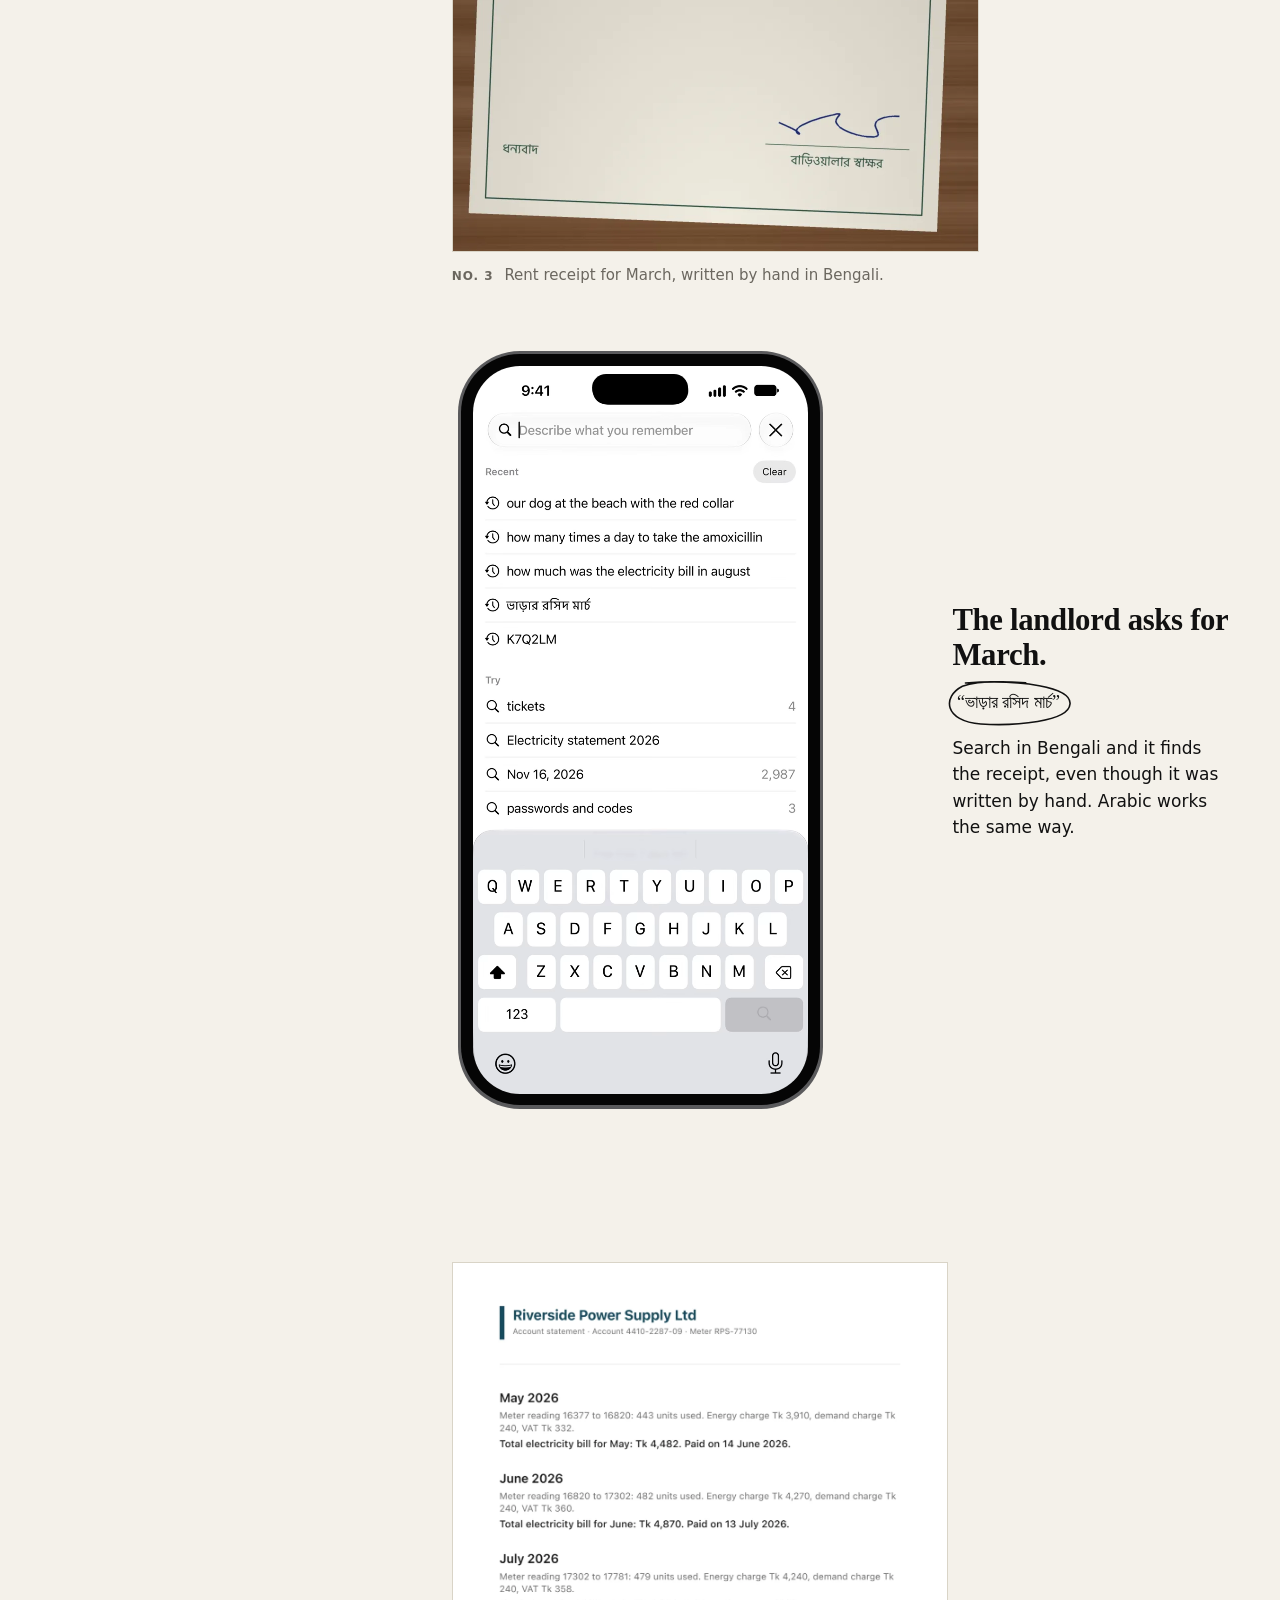
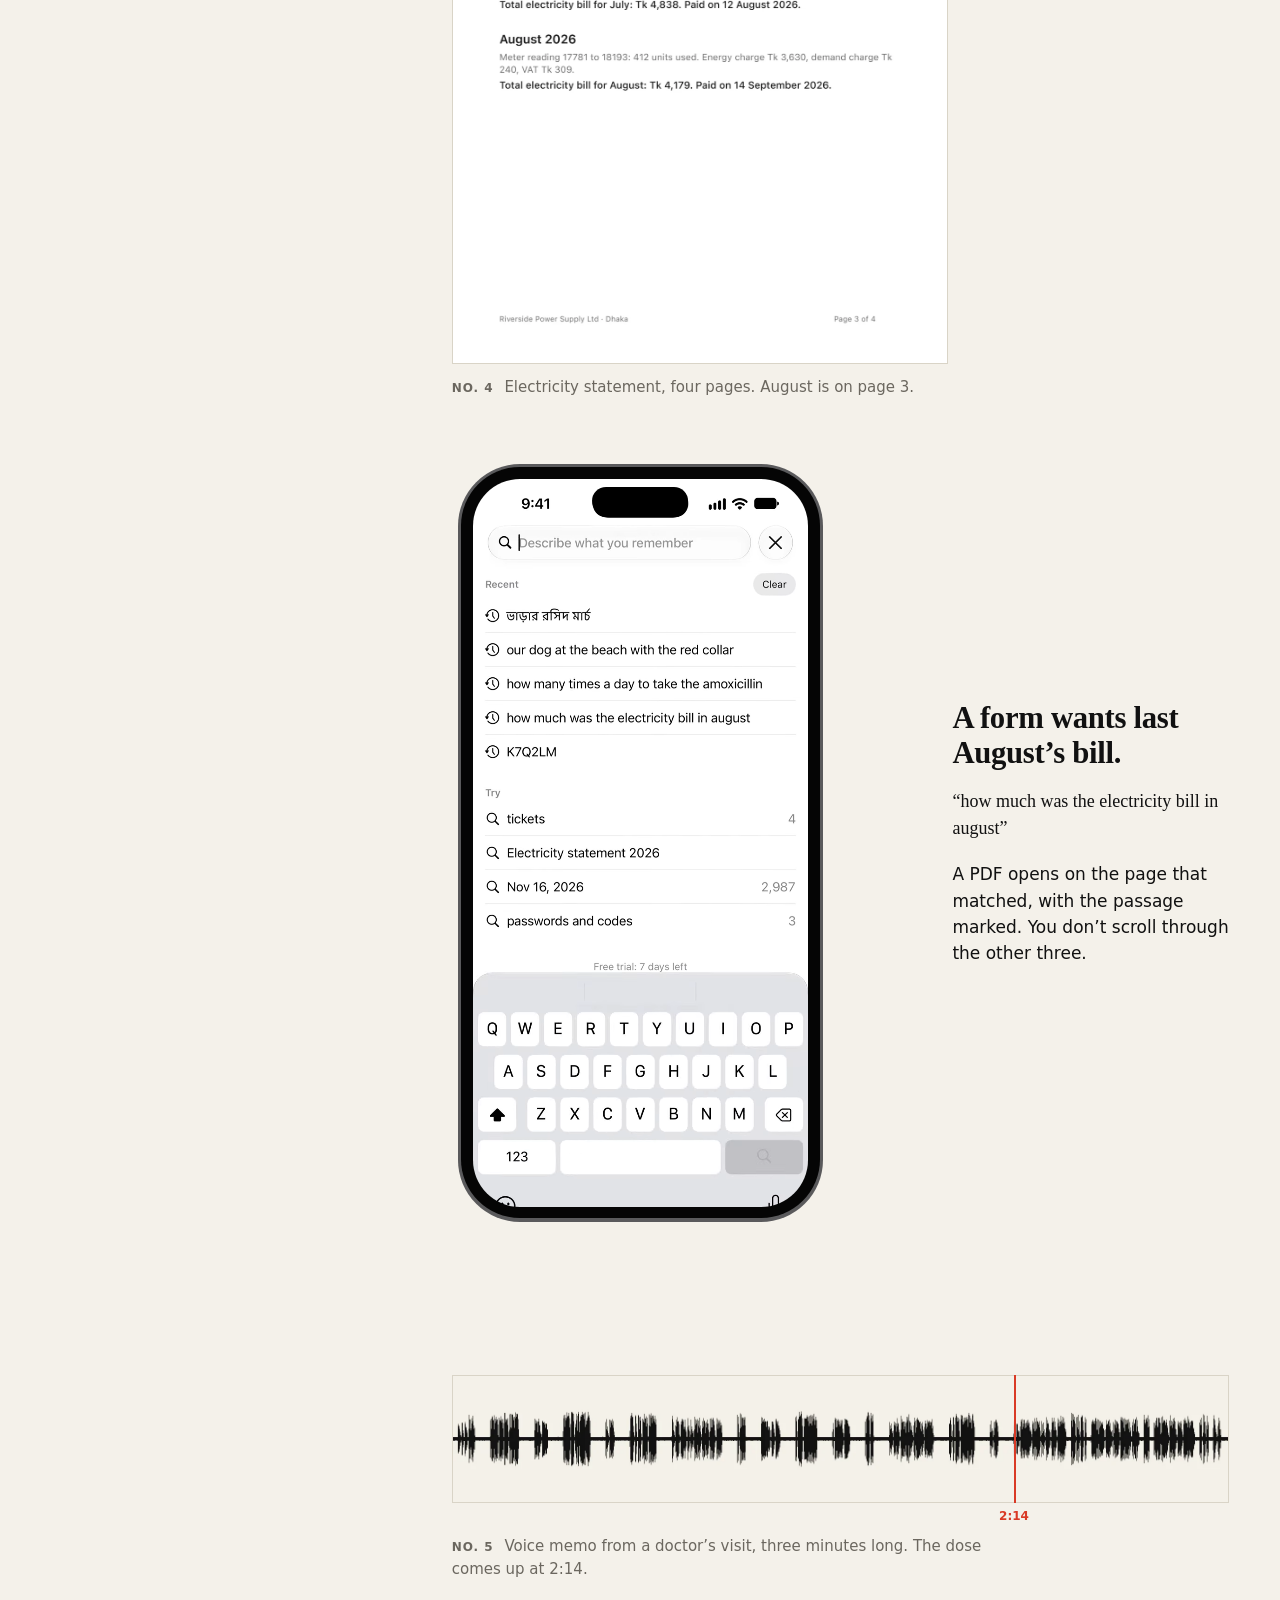
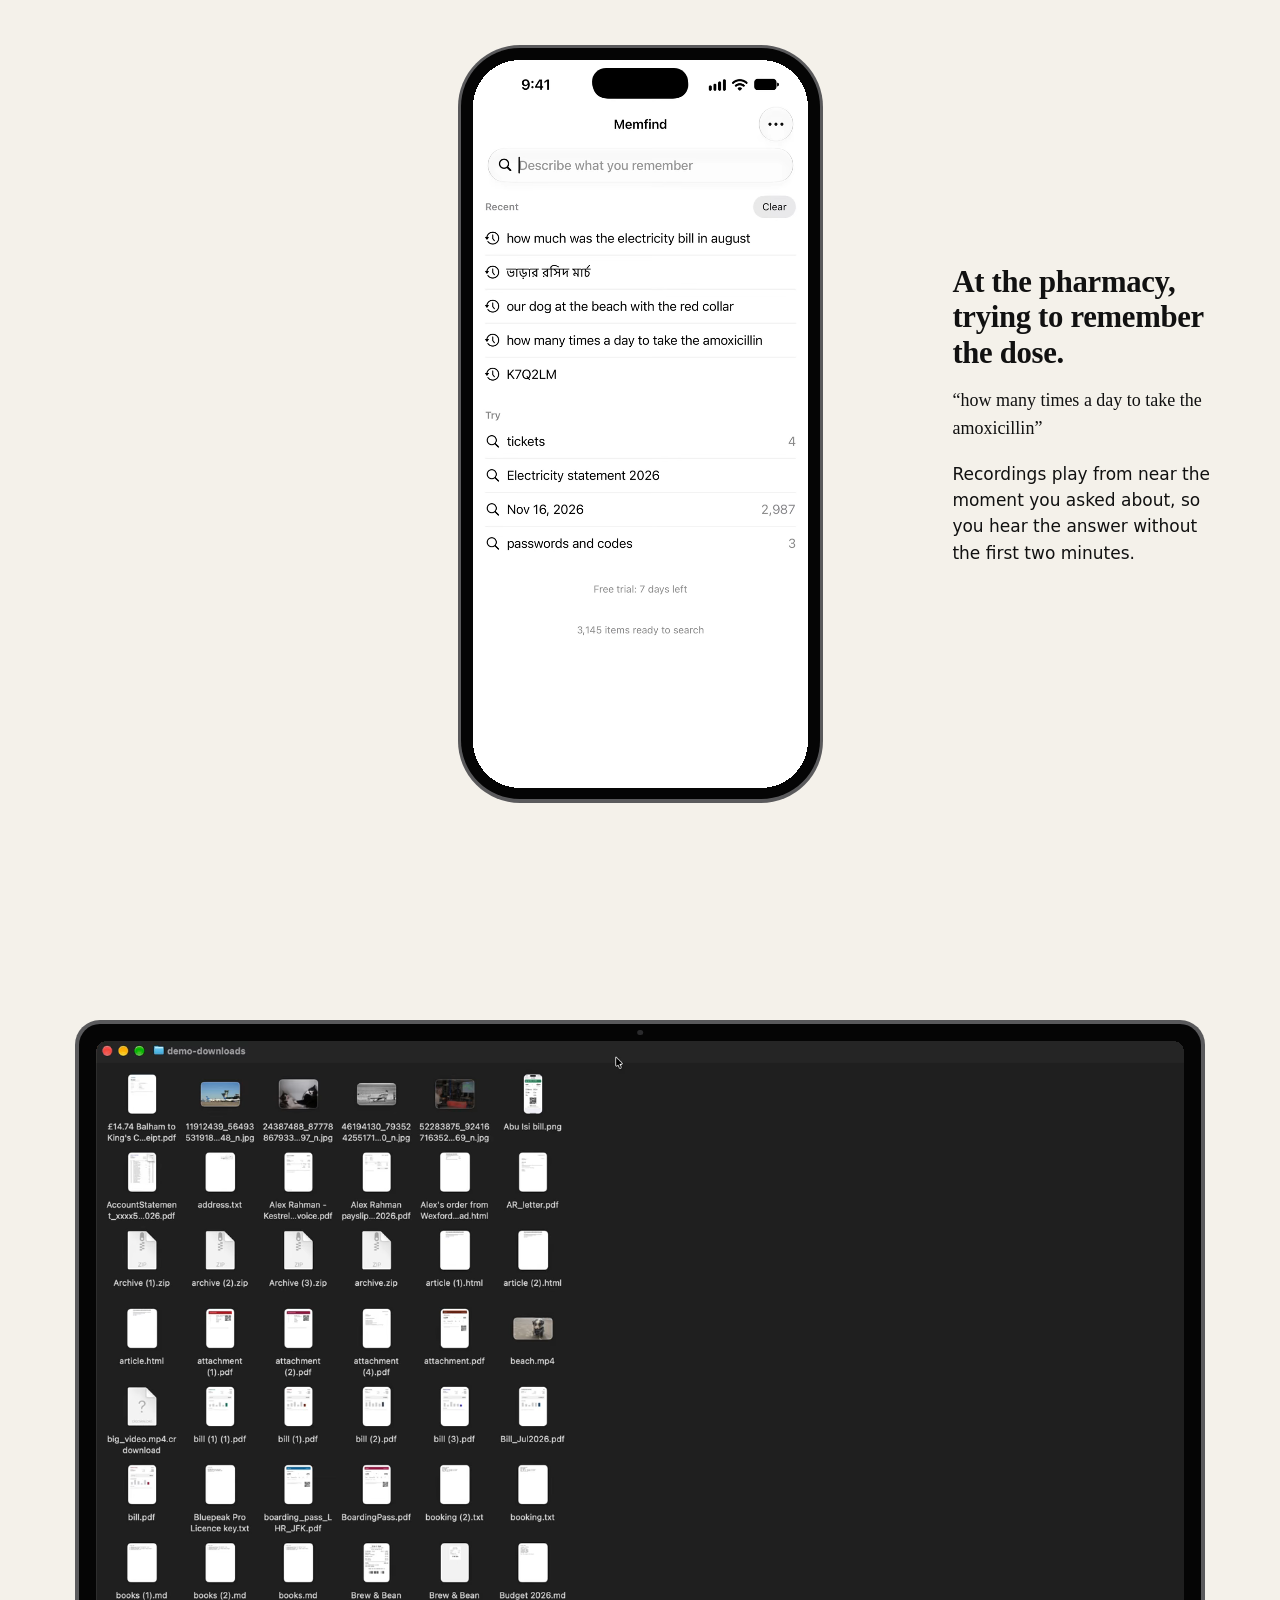
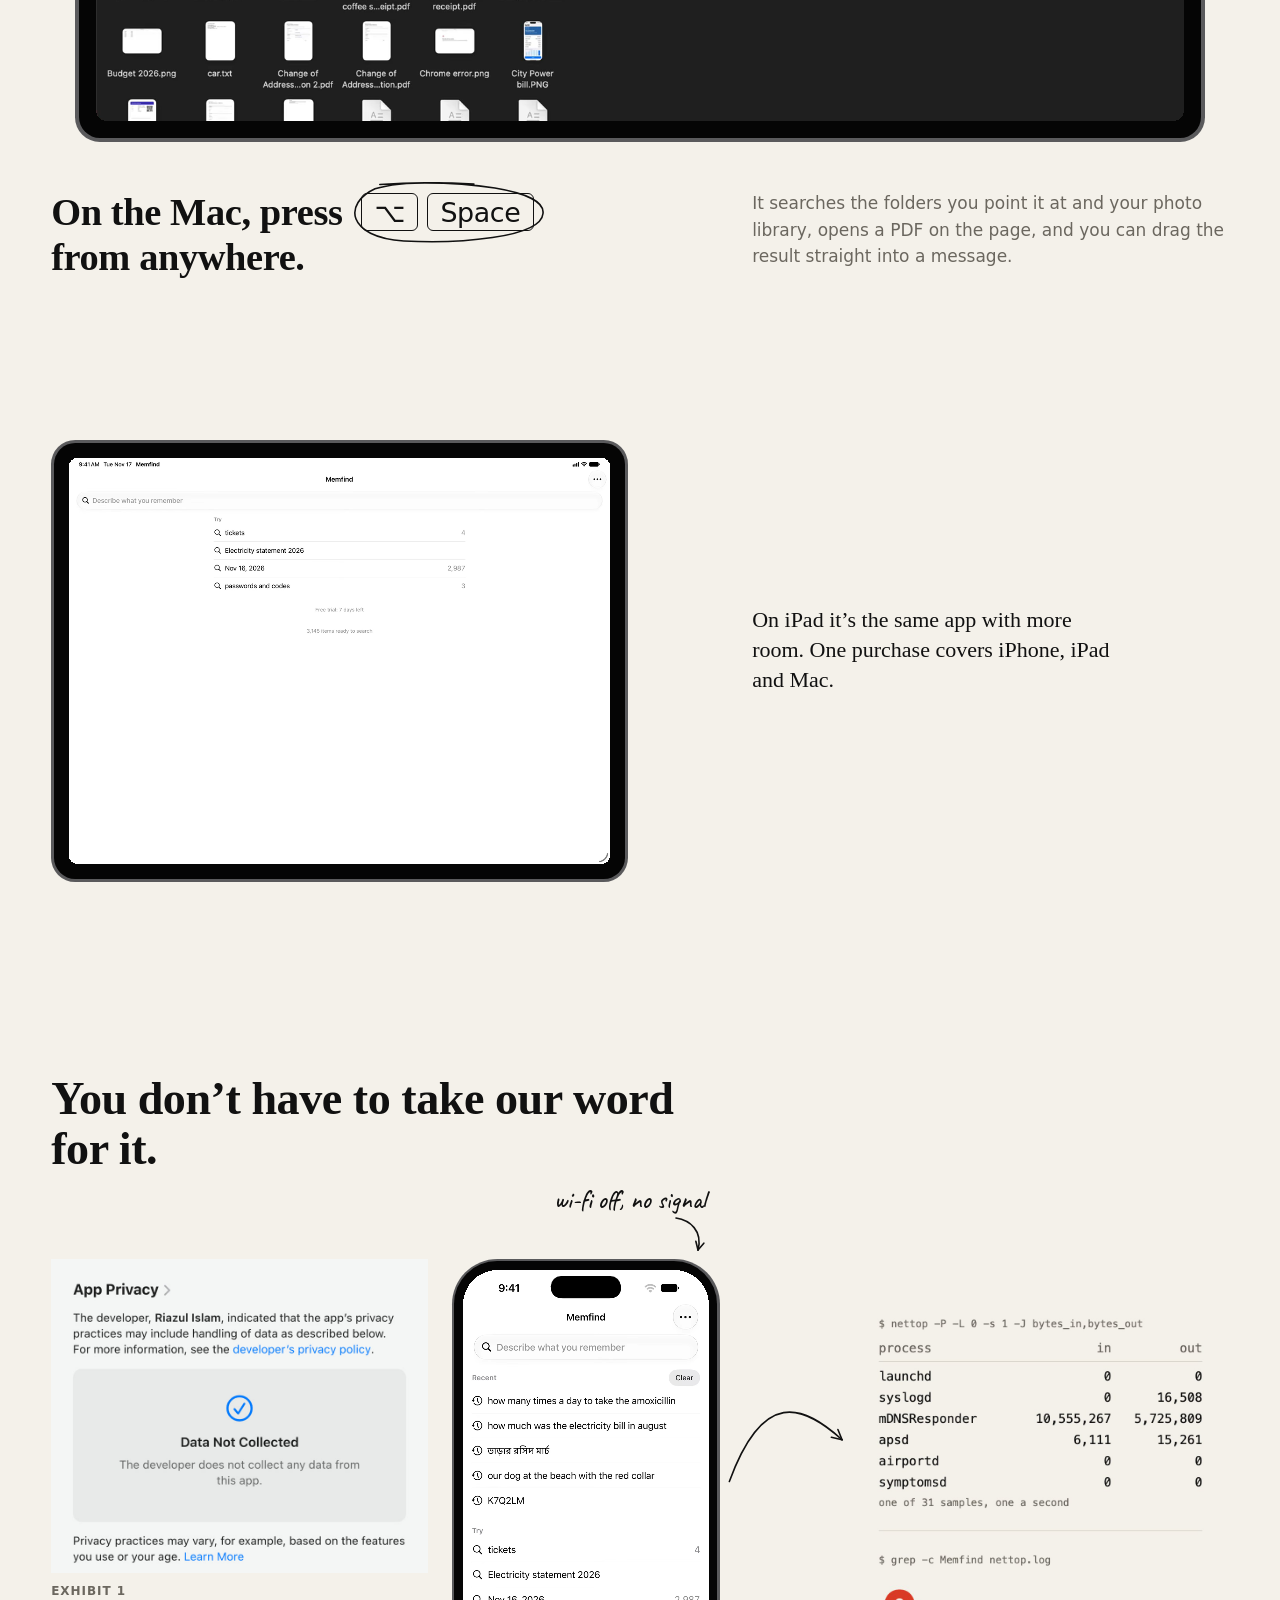
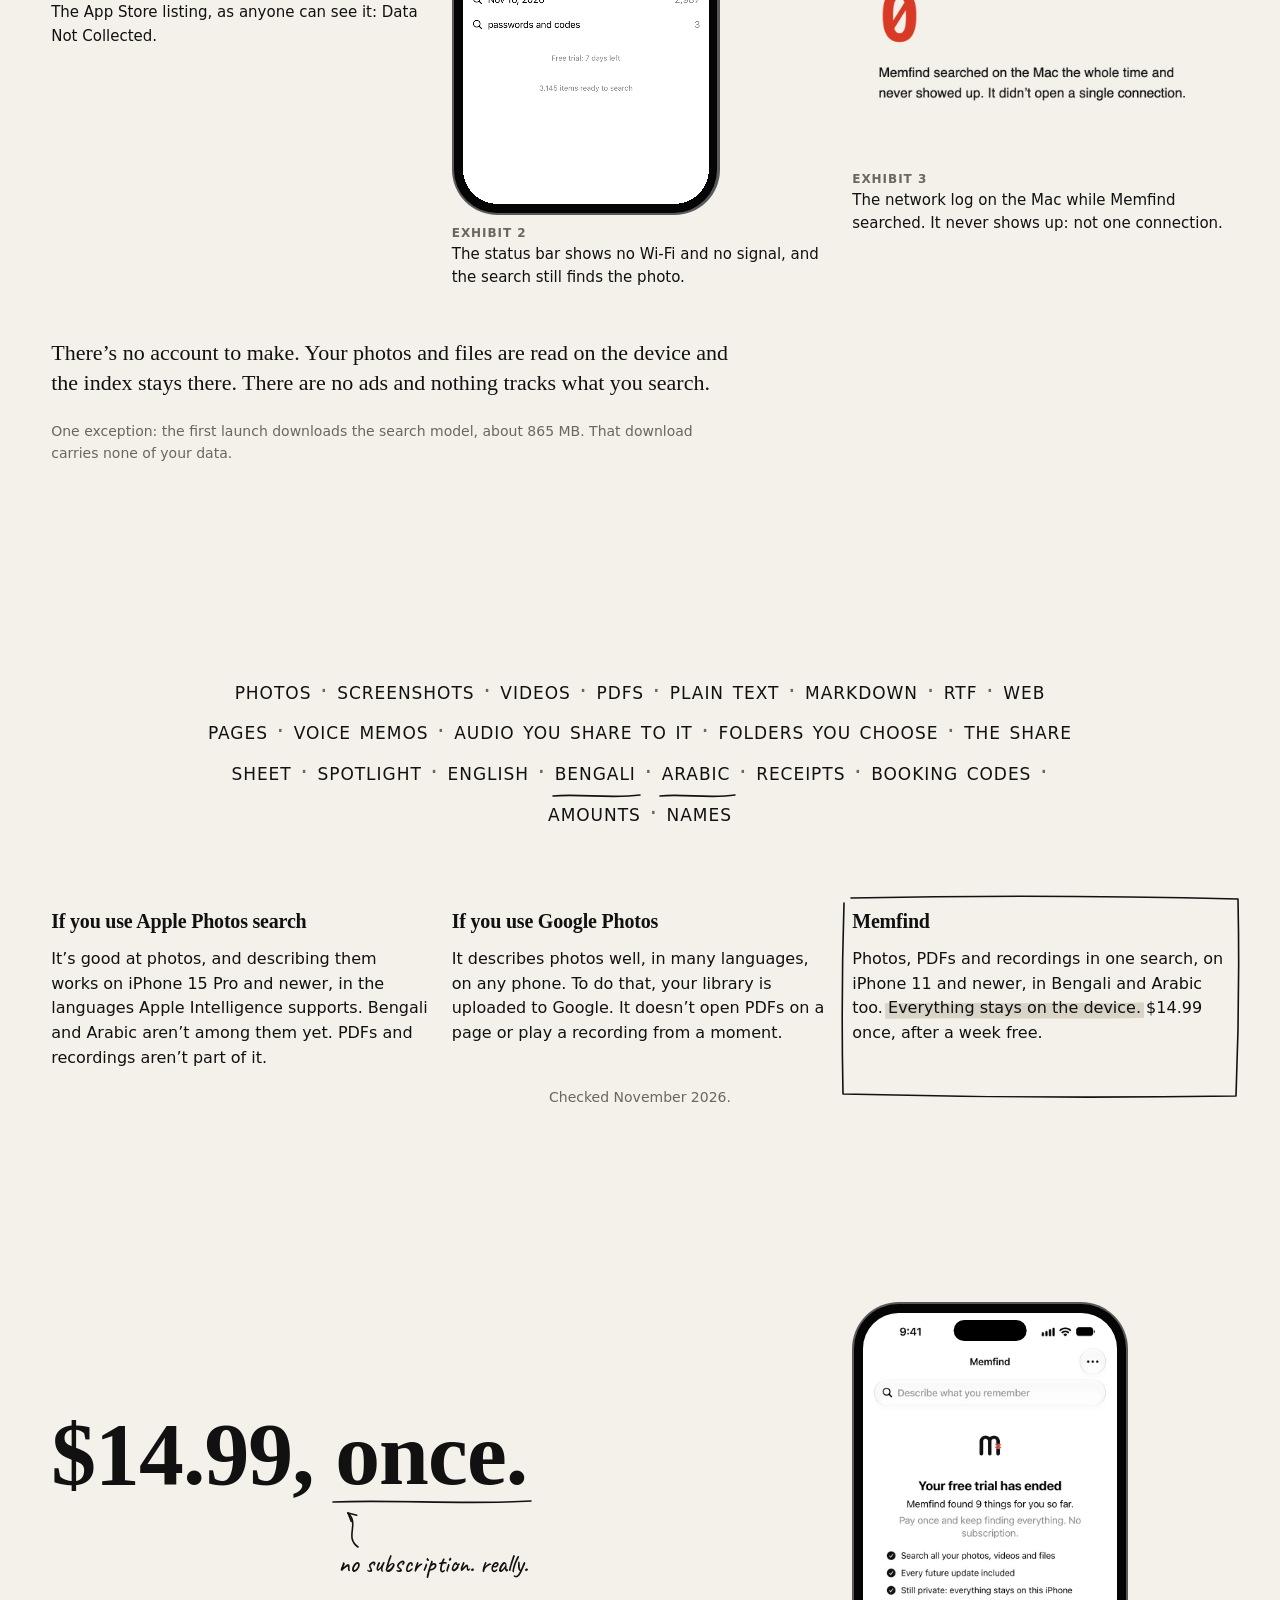
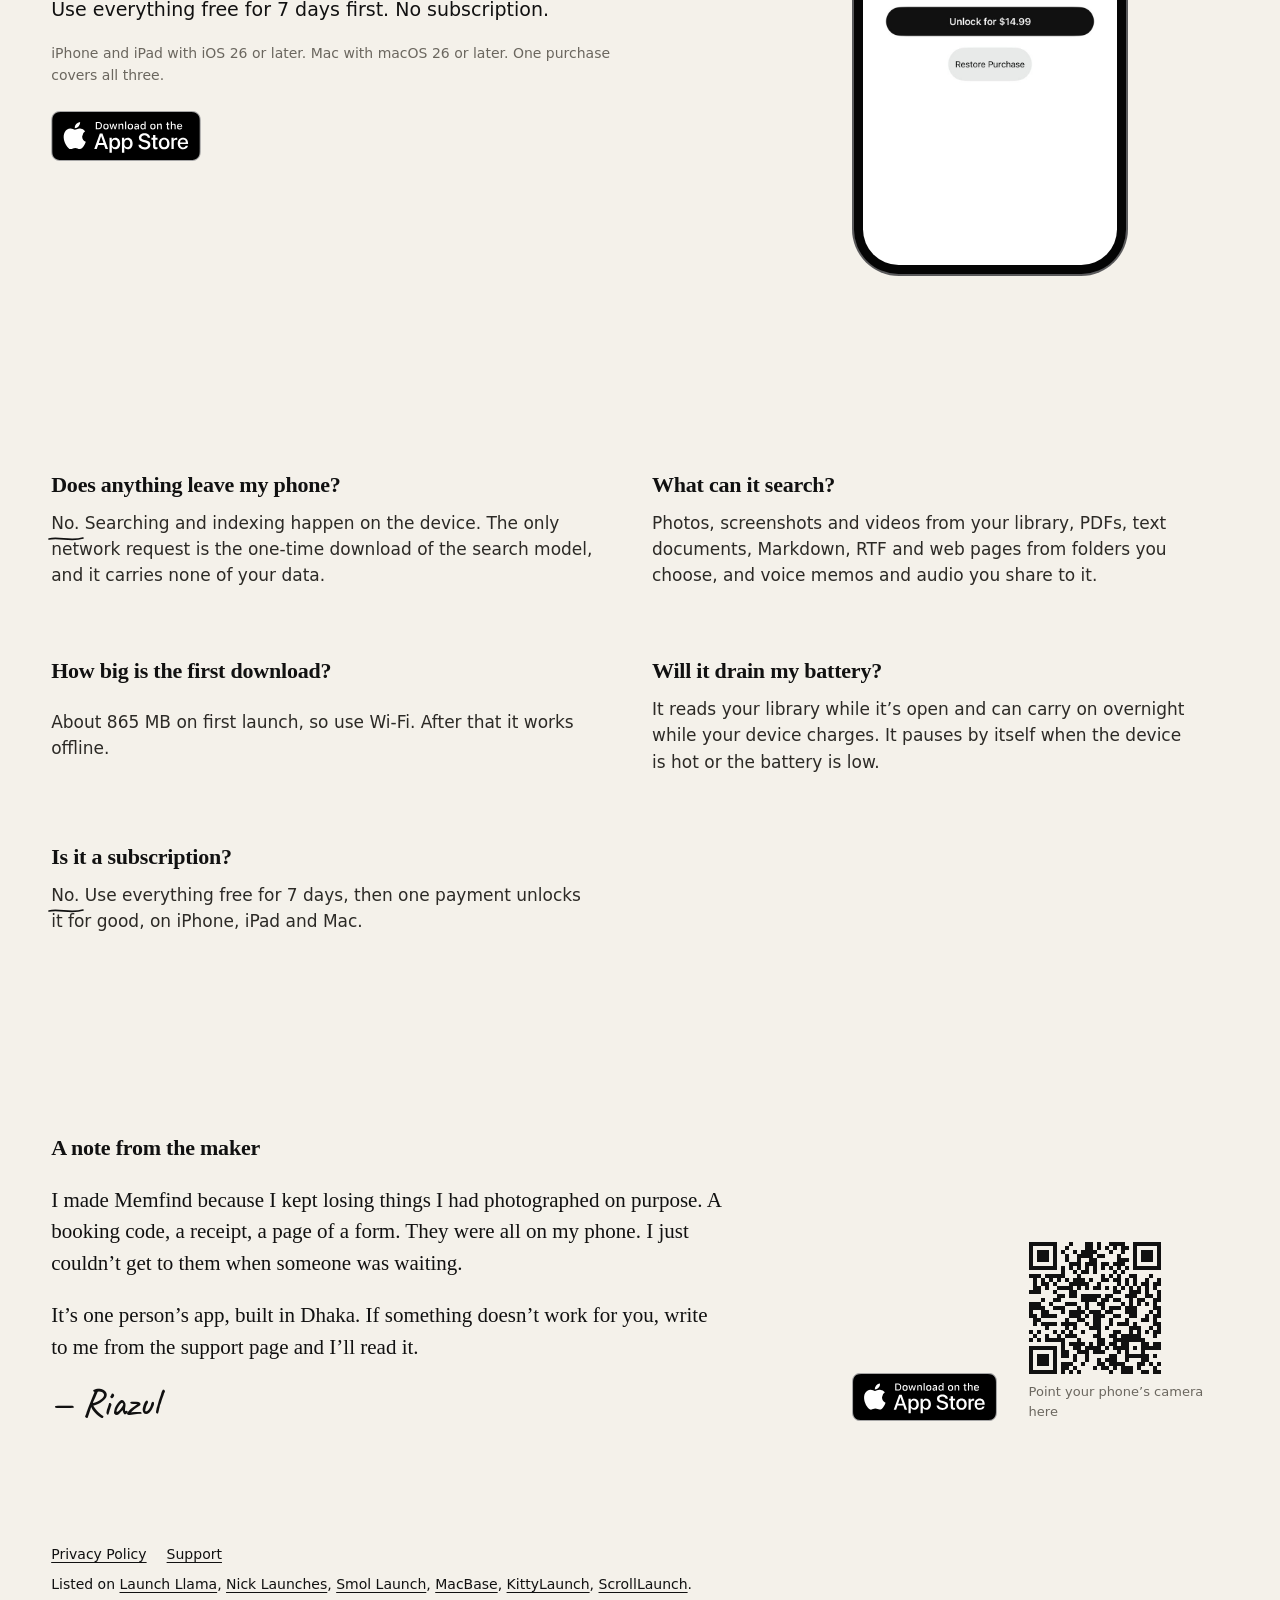
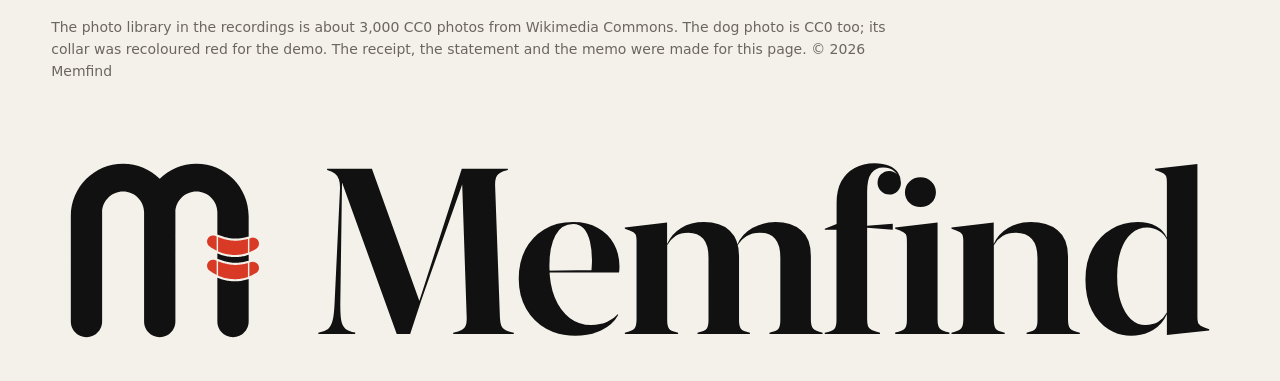
==== commit e18b2822: "feat: Vercel Web Analytics and privacy note (memfind-app cd23ca6) Claude-Session: https://claude.ai/" ====
--- a/index.html
+++ b/index.html
@@ -36,7 +36,7 @@
 <link rel="alternate" type="text/plain" title="LLM summary" href="/llms.txt">
 <link rel="preload" href="./fonts/caveat-500-latin.woff2" as="font" type="font/woff2" crossorigin>
 <script type="application/ld+json">{"@context":"https://schema.org","@graph":[{"@type":"Organization","@id":"https://getmemfind.com/#org","name":"Memfind","url":"https://getmemfind.com/","logo":"https://getmemfind.com/icon-512.png","email":"memfind.app@gmail.com","sameAs":["https://apps.apple.com/app/id6825525742","https://www.youtube.com/@Memfind"]},{"@type":"WebSite","@id":"https://getmemfind.com/#website","name":"Memfind","url":"https://getmemfind.com/","inLanguage":"en","publisher":{"@id":"https://getmemfind.com/#org"}},{"@type":"SoftwareApplication","@id":"https://getmemfind.com/#app","name":"Memfind","applicationCategory":"UtilitiesApplication","operatingSystem":"iOS 26, iPadOS 26, macOS 26","description":"Memfind searches your photos, screenshots, videos, PDFs, documents and voice recordings by what is in them, in your own words, on iPhone, iPad and Mac. Everything is indexed and searched on the device; nothing is uploaded.","url":"https://getmemfind.com/","downloadUrl":"https://apps.apple.com/app/id6825525742","installUrl":"https://apps.apple.com/app/id6825525742","image":"https://getmemfind.com/og-image.png","screenshot":"https://getmemfind.com/og-image.png","publisher":{"@id":"https://getmemfind.com/#org"},"offers":{"@type":"Offer","price":"14.99","priceCurrency":"USD","availability":"https://schema.org/InStock","url":"https://apps.apple.com/app/id6825525742","description":"Free for 7 days, then a one-time purchase. No subscription."}},{"@type":"FAQPage","@id":"https://getmemfind.com/#faq","mainEntity":[{"@type":"Question","name":"Does anything leave my phone?","acceptedAnswer":{"@type":"Answer","text":"No. Searching and indexing happen on the device. The only network request is the one-time download of the search model, and it carries none of your data."}},{"@type":"Question","name":"What can it search?","acceptedAnswer":{"@type":"Answer","text":"Photos, screenshots and videos from your library, PDFs, text documents, Markdown, RTF and web pages from folders you choose, and voice memos and audio you share to it."}},{"@type":"Question","name":"How big is the first download?","acceptedAnswer":{"@type":"Answer","text":"About 865 MB on first launch, so use Wi-Fi. After that it works offline."}},{"@type":"Question","name":"Will it drain my battery?","acceptedAnswer":{"@type":"Answer","text":"It reads your library while it’s open and can carry on overnight while your device charges. It pauses by itself when the device is hot or the battery is low."}},{"@type":"Question","name":"Is it a subscription?","acceptedAnswer":{"@type":"Answer","text":"No. Use everything free for 7 days, then one payment unlocks it for good, on iPhone, iPad and Mac."}}]}]}</script>
-  <script type="module" crossorigin src="./assets/index-CH3ole3x.js"></script>
+  <script type="module" crossorigin src="./assets/index-CZDXcjDL.js"></script>
   <link rel="stylesheet" crossorigin href="./assets/index-DWWEj8g1.css">
 </head>
 <body>
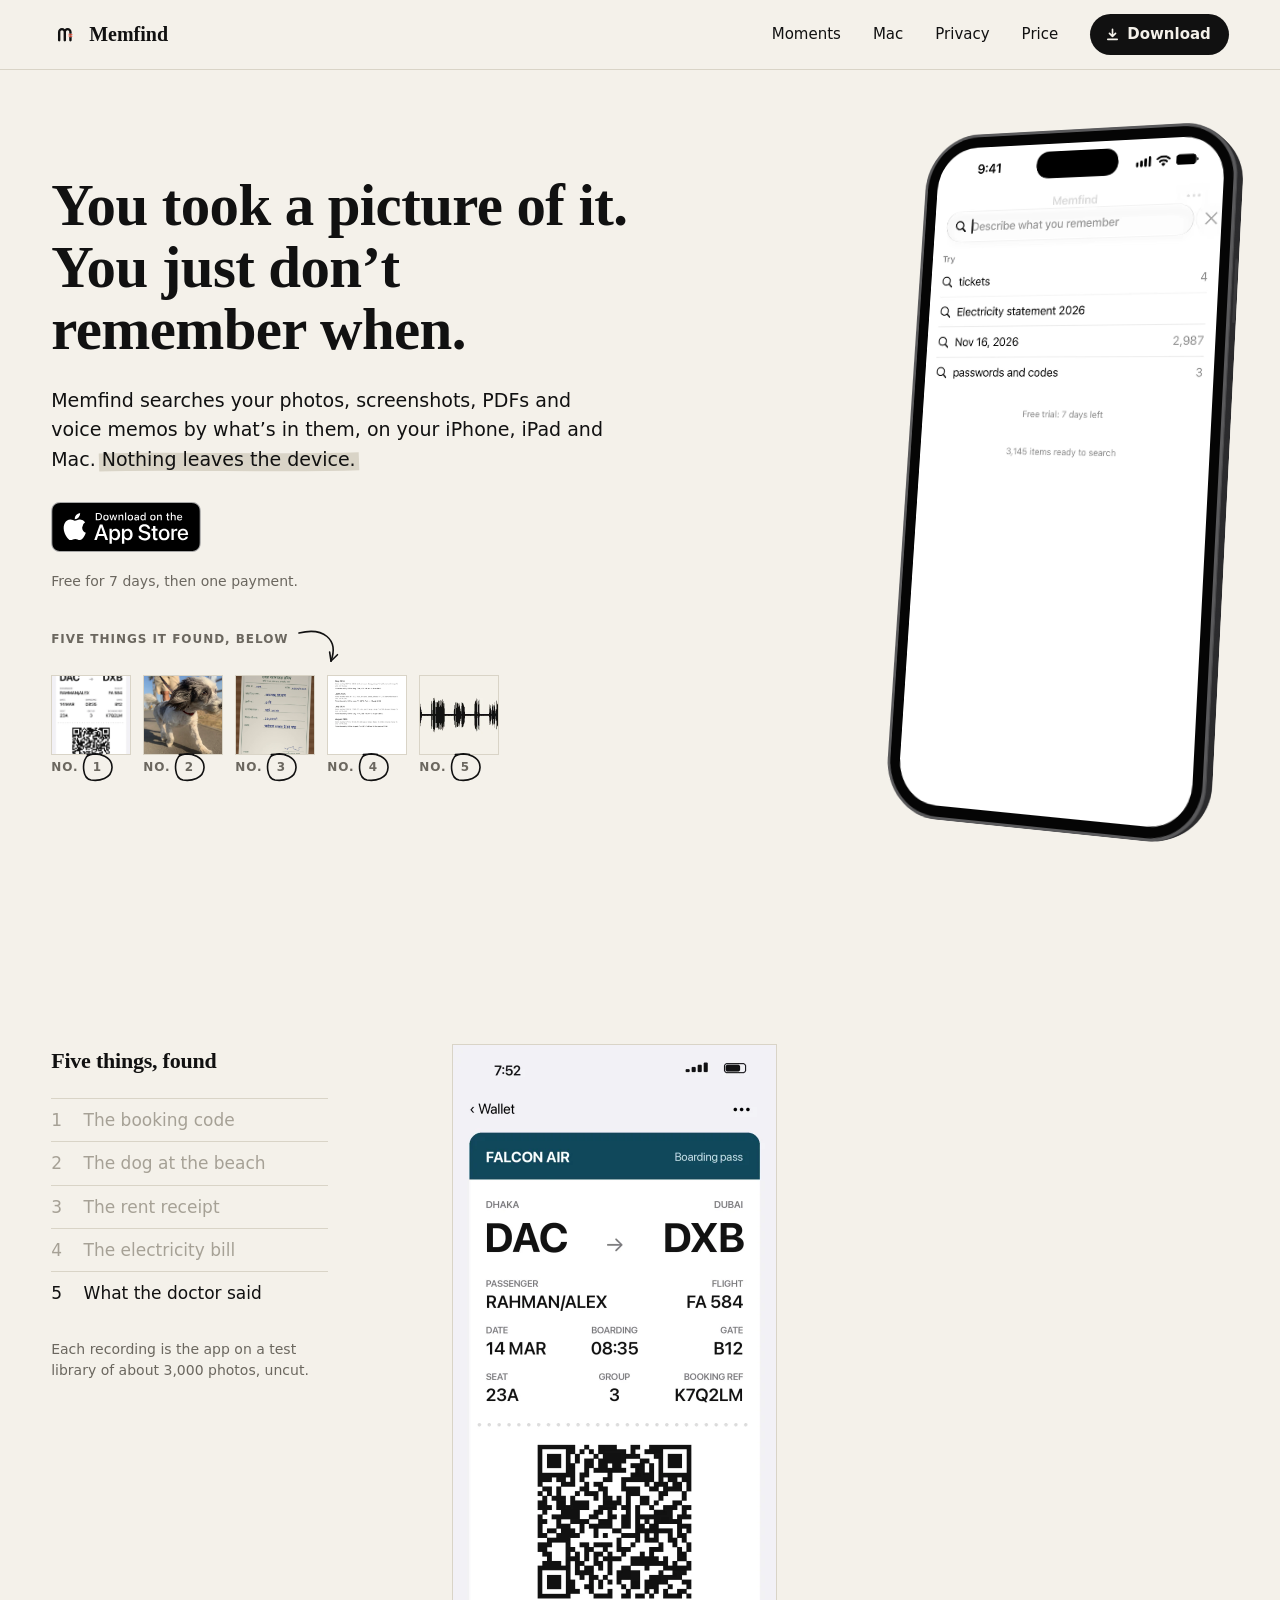
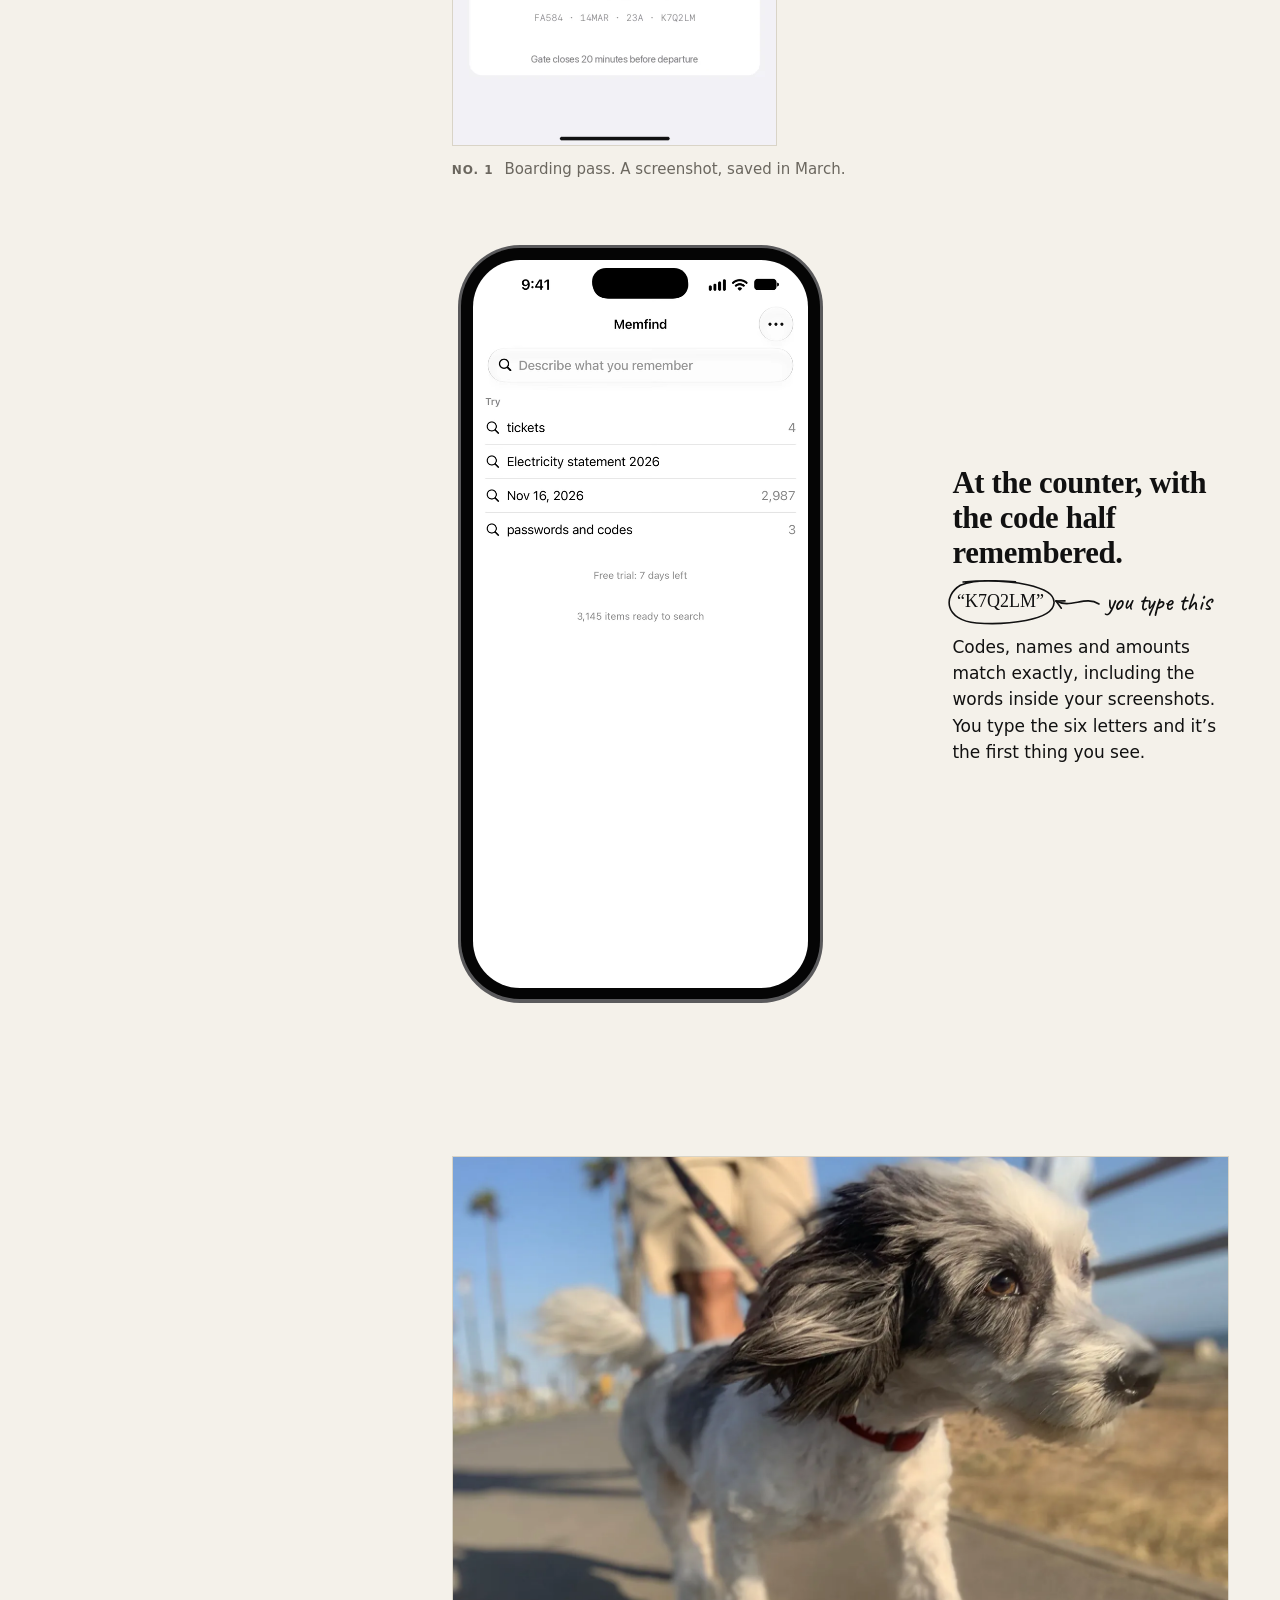
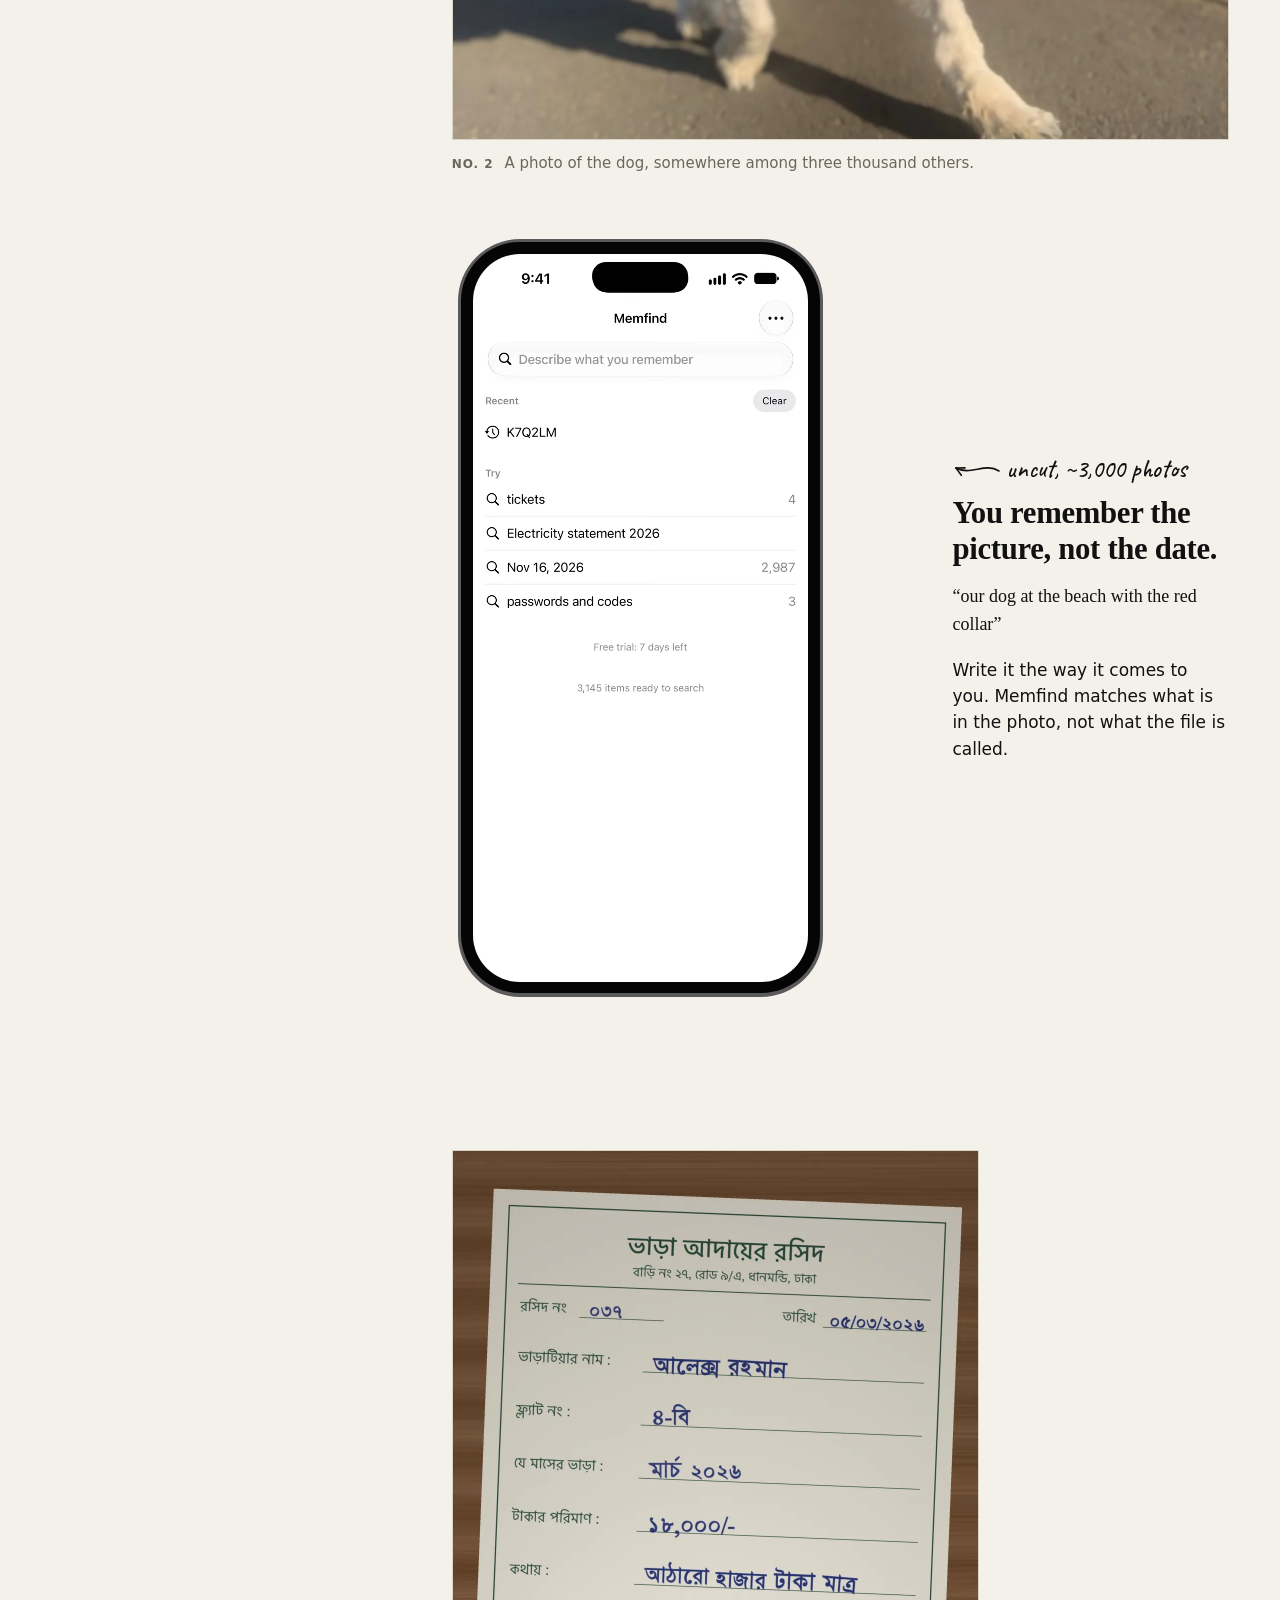
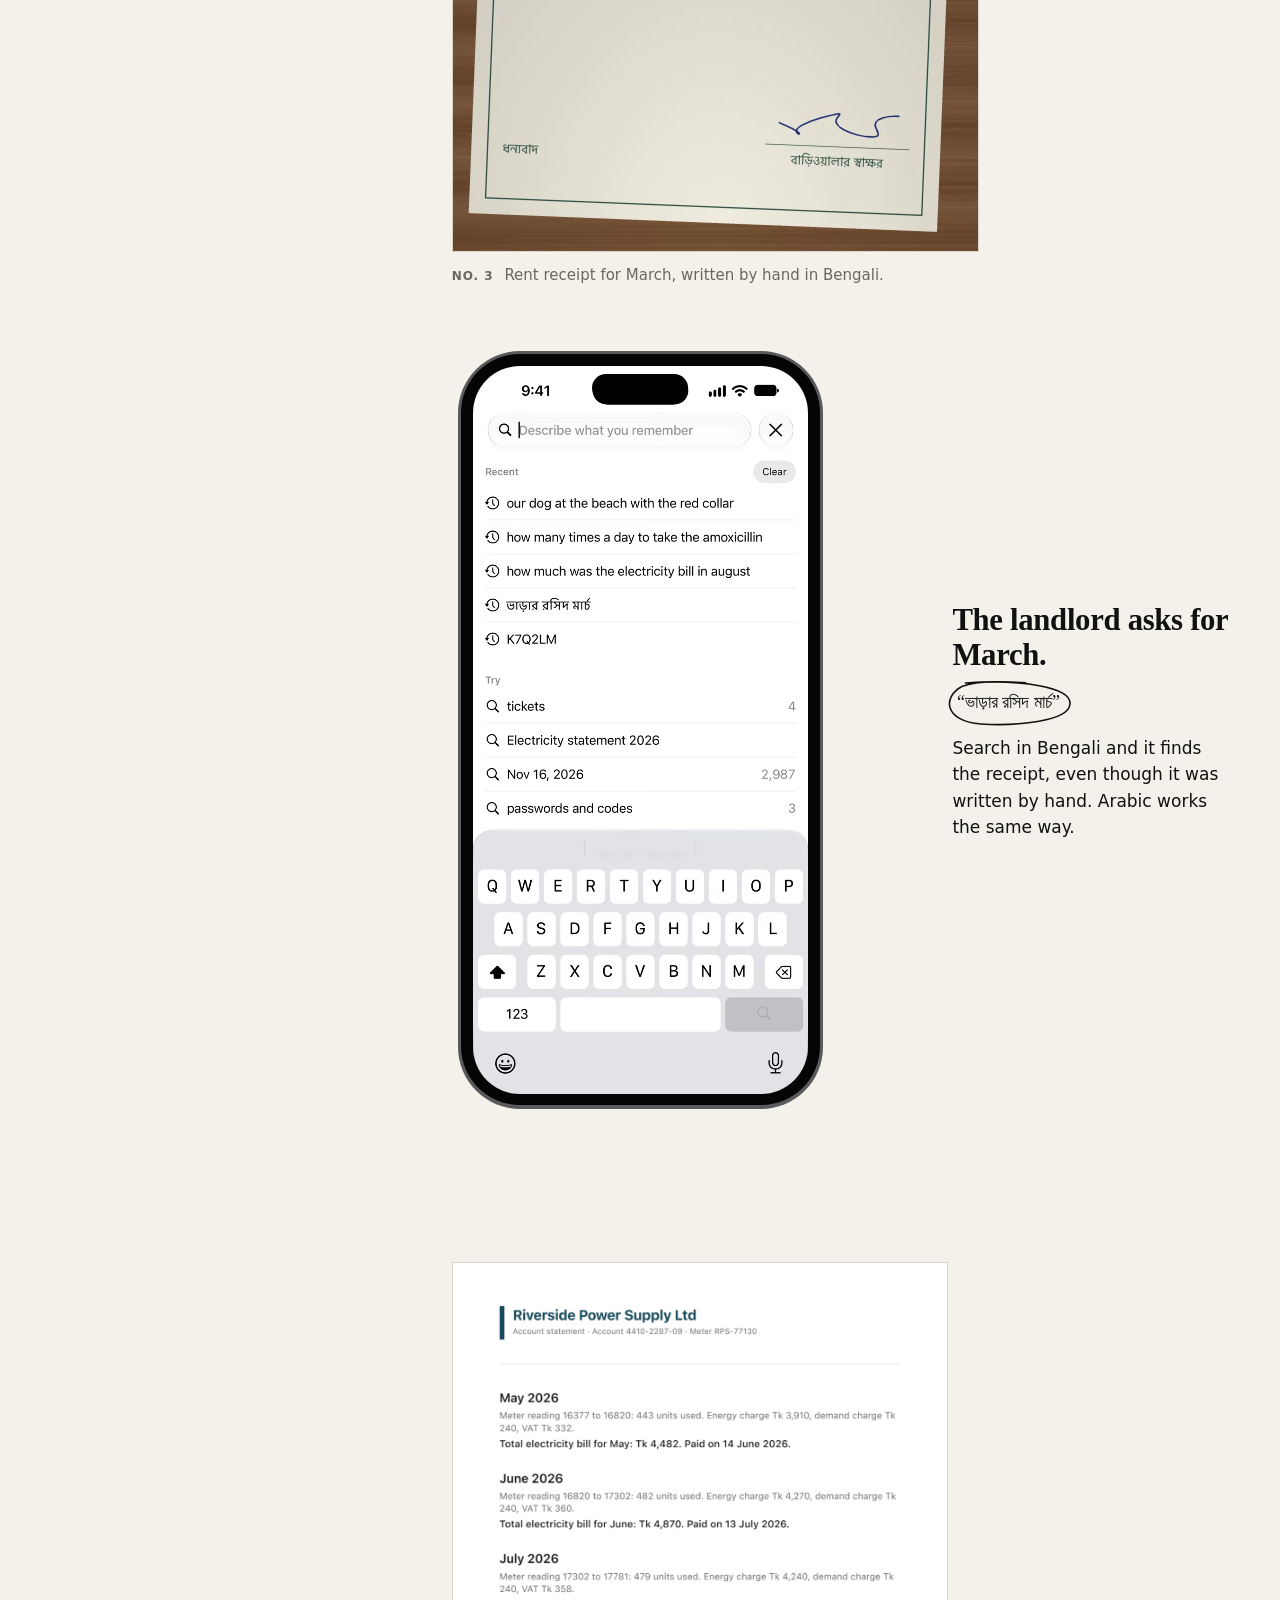
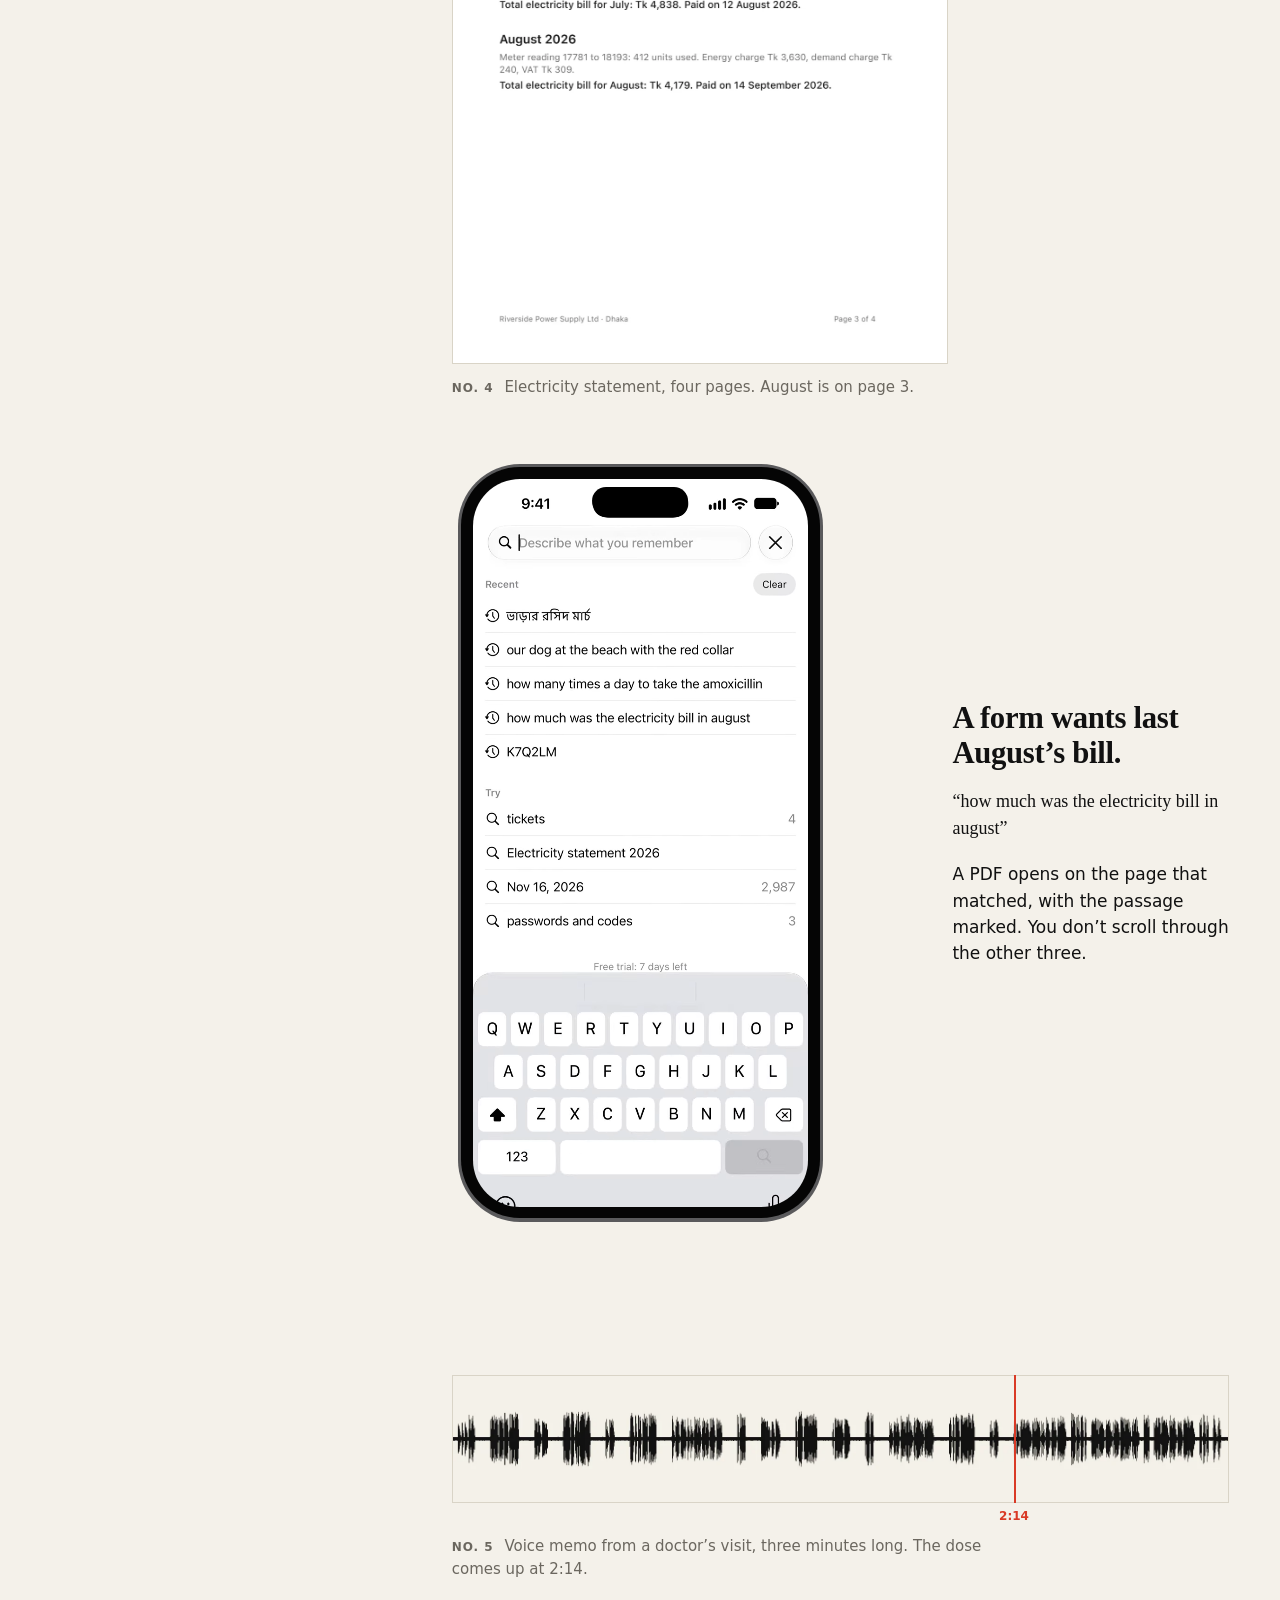
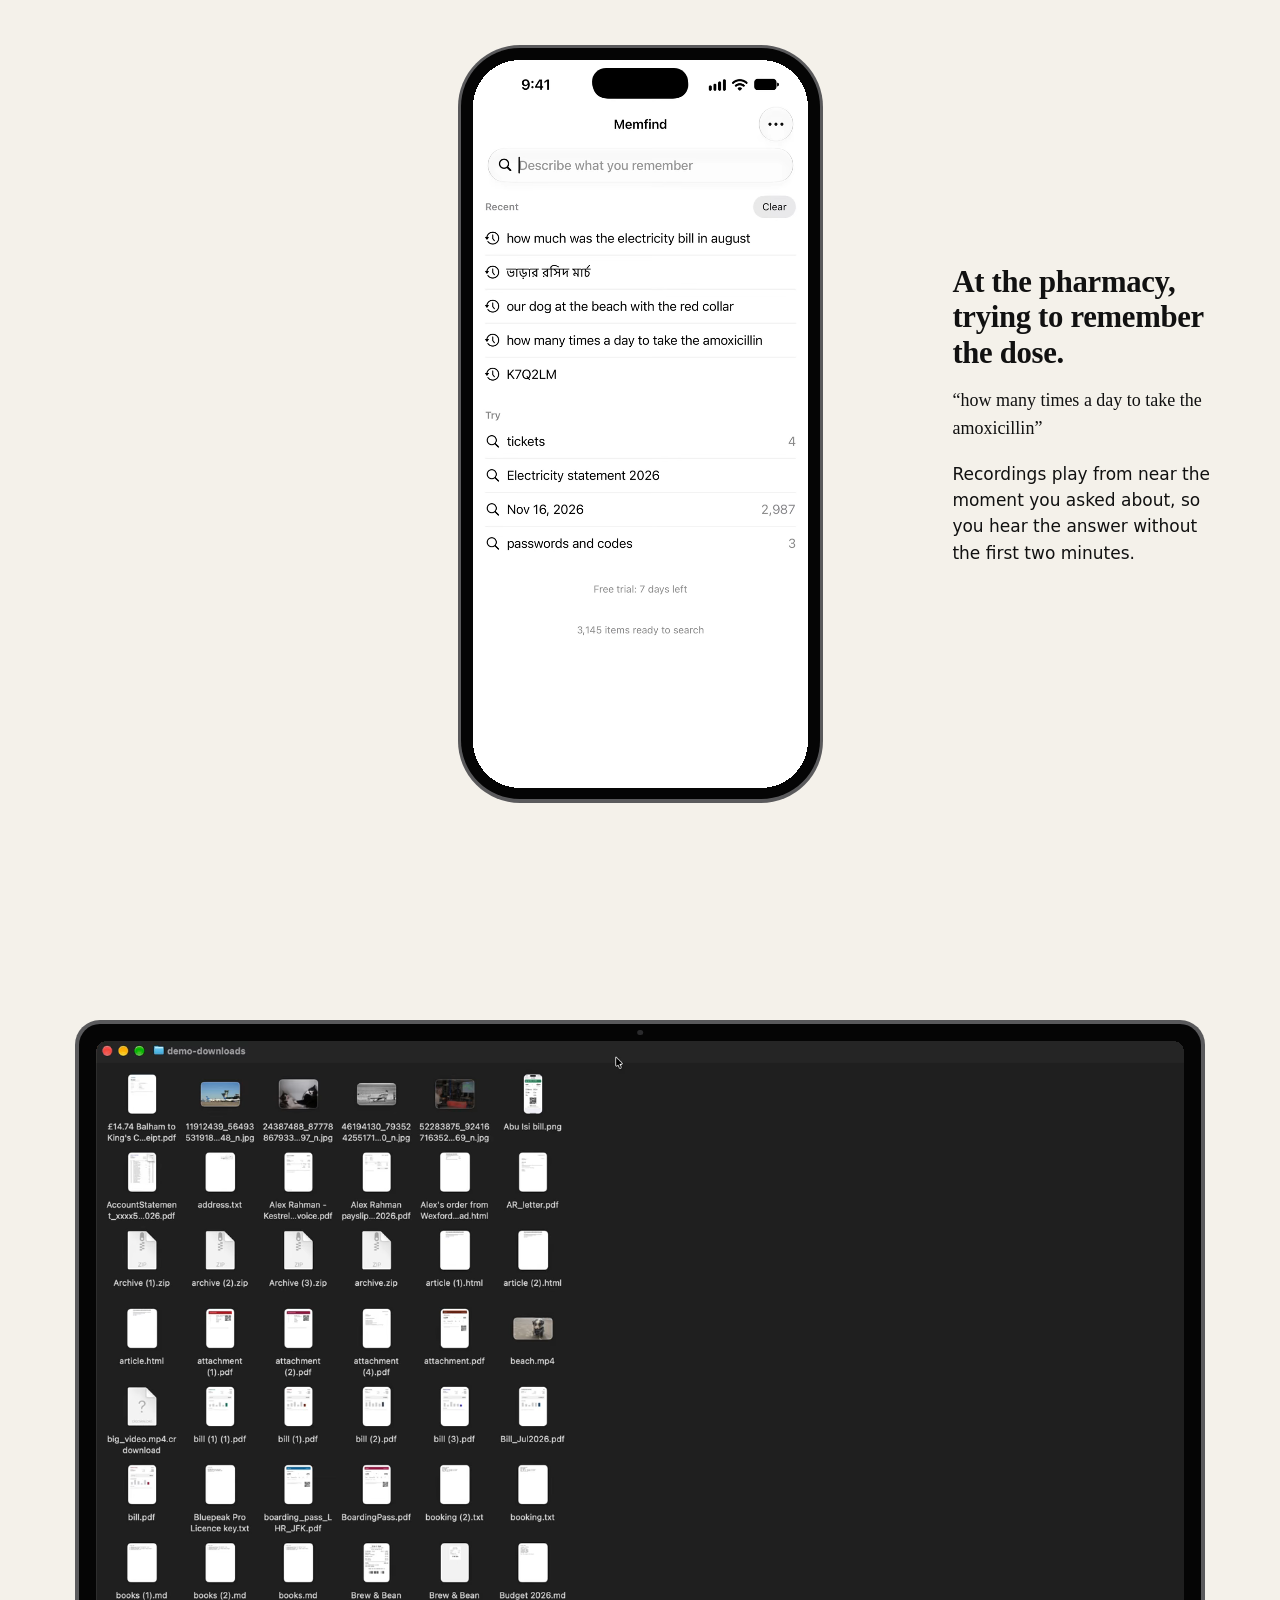
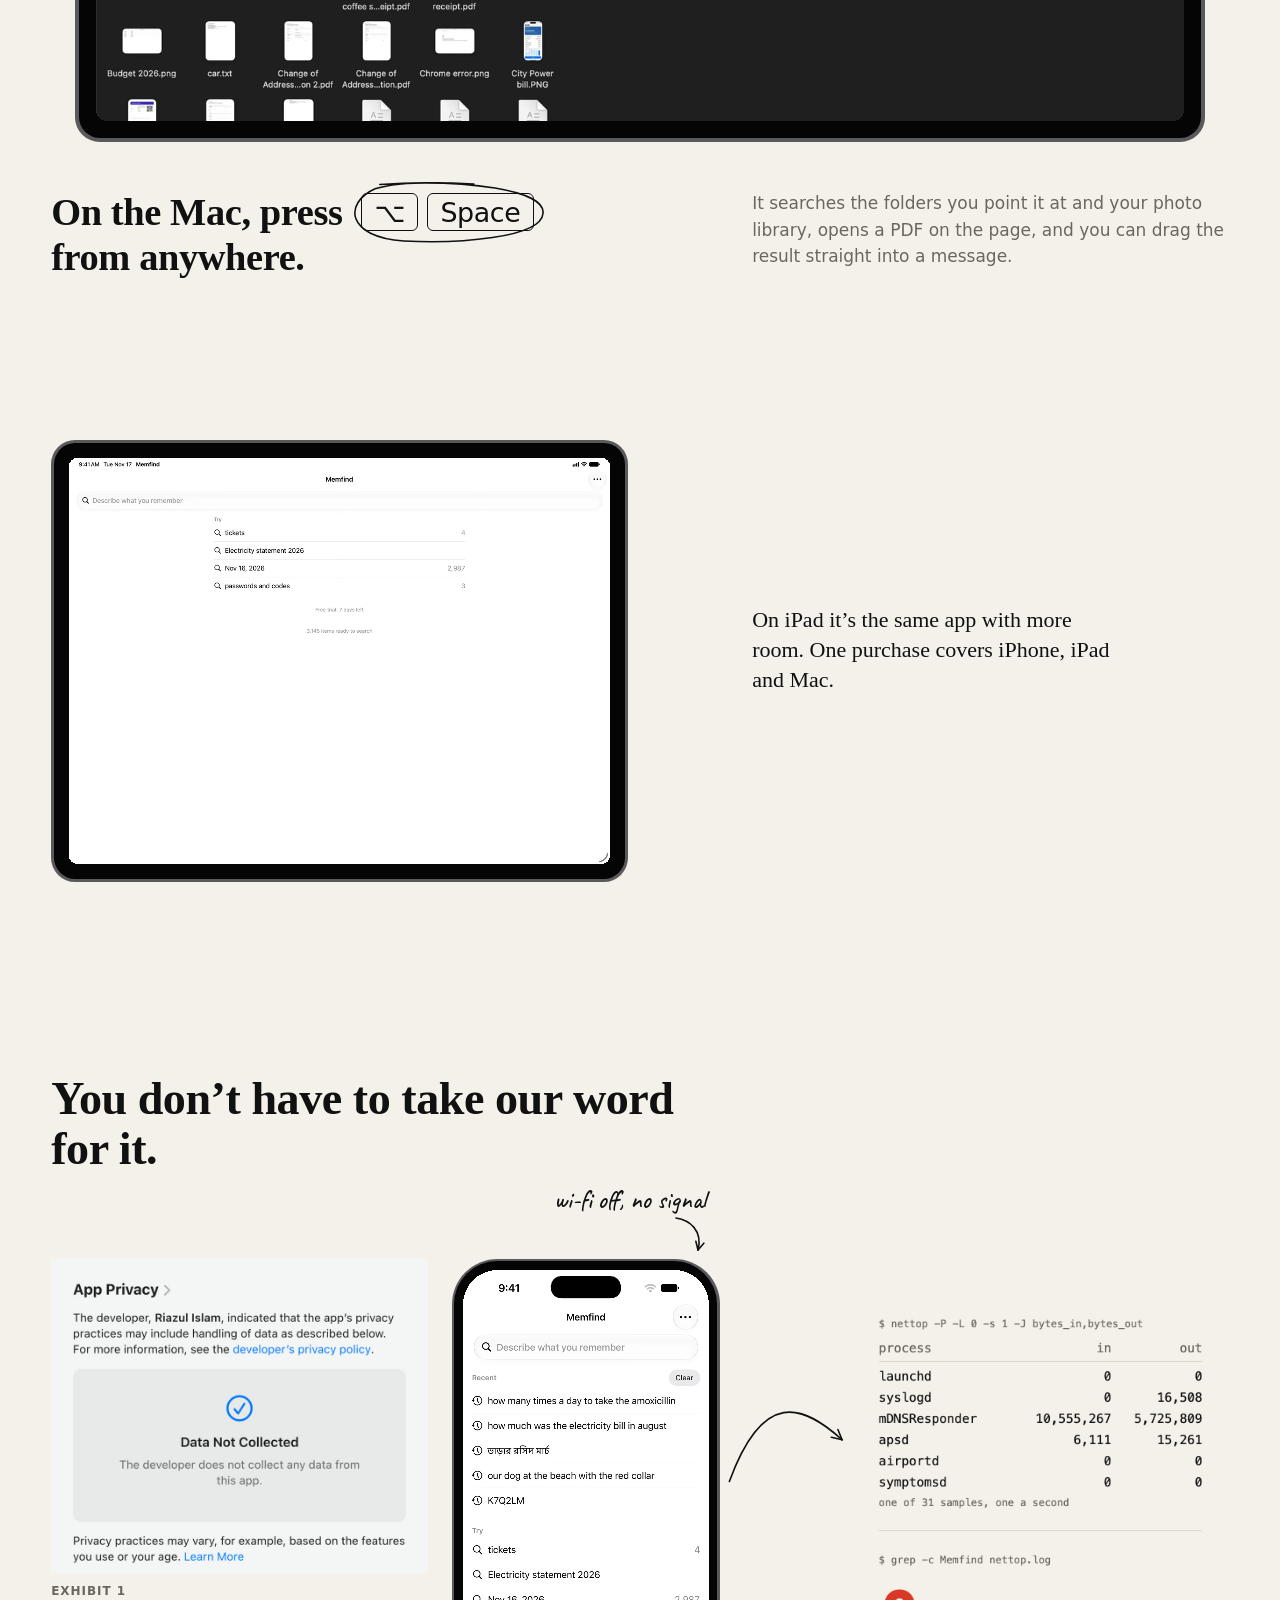
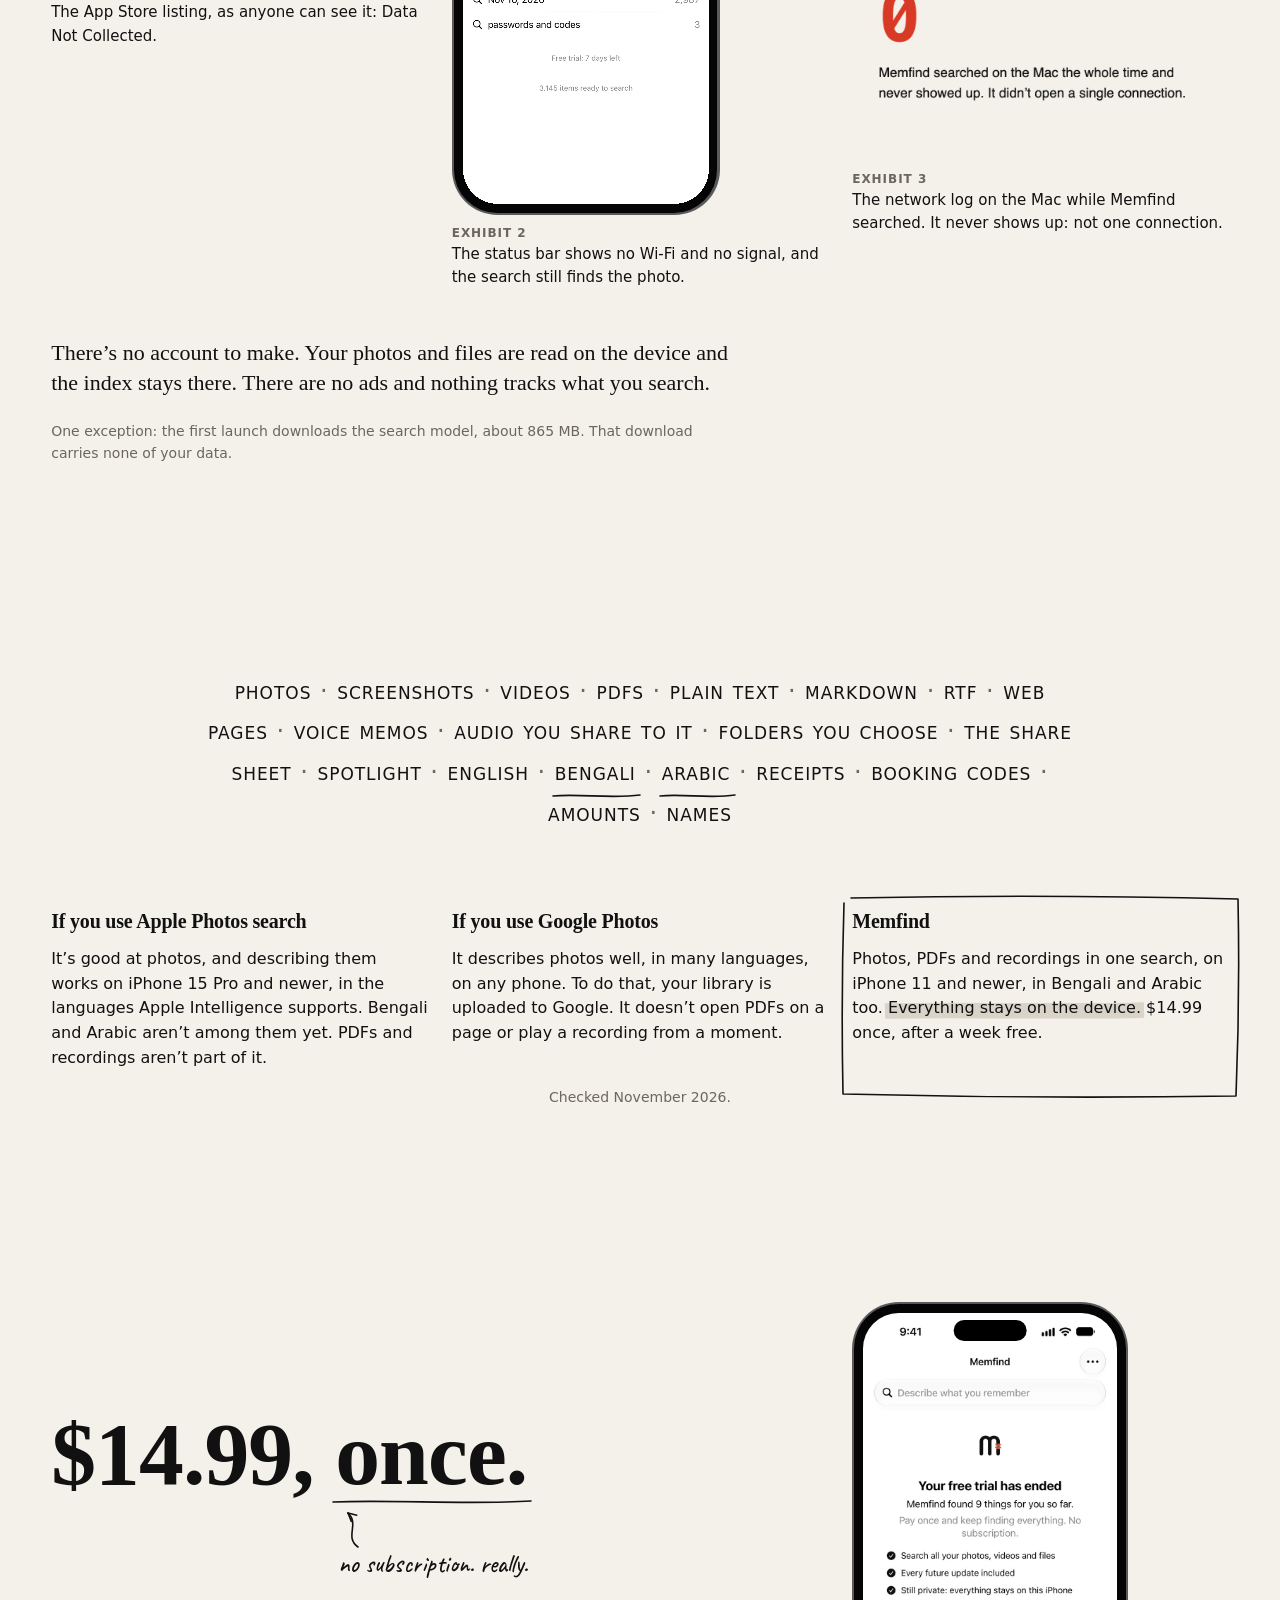
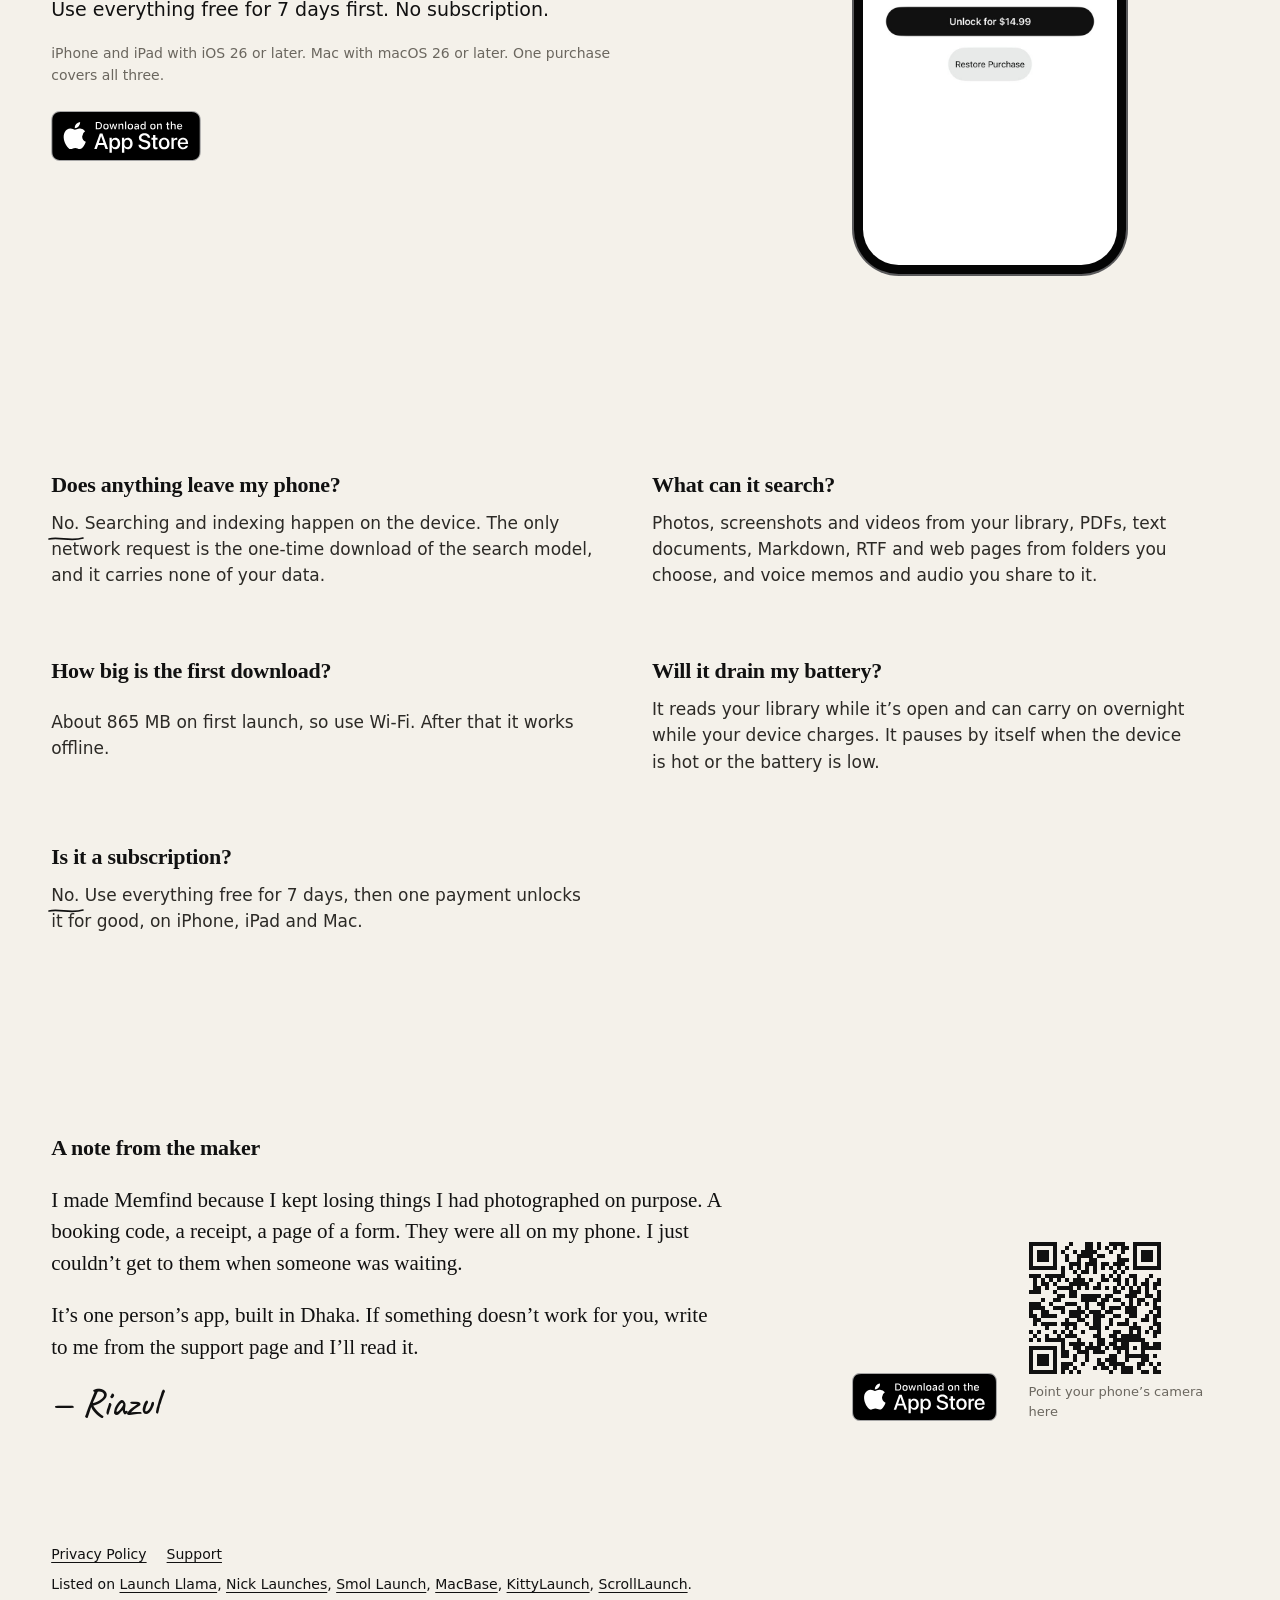
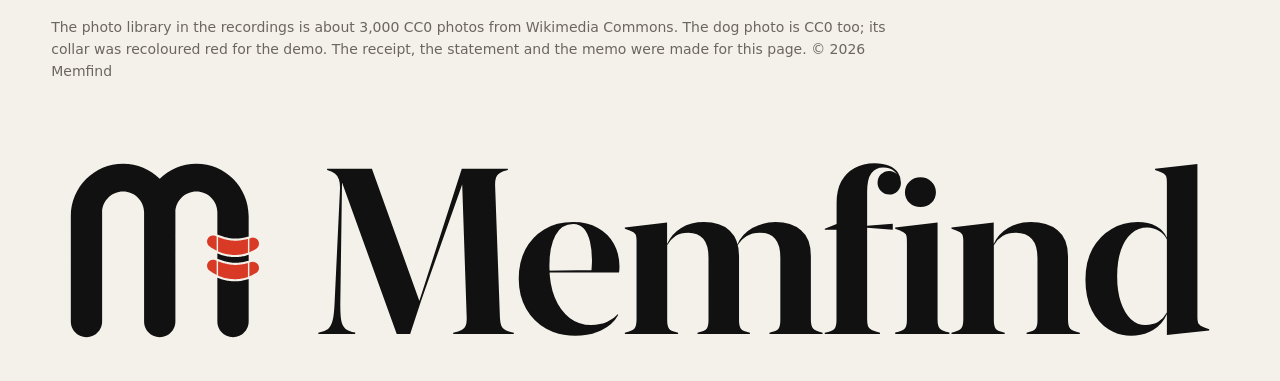
==== commit c4fac876: "fix: favicon tile for dark tab bars (memfind-app 2e21e99) Claude-Session: https://claude.ai/code/ses" ====
--- a/index.html
+++ b/index.html
@@ -29,7 +29,7 @@
 <meta name="format-detection" content="telephone=no">
 <meta name="apple-itunes-app" content="app-id=6825525742">
 <link rel="icon" href="./favicon.ico" sizes="48x48">
-<link rel="icon" href="./mark.svg" type="image/svg+xml">
+<link rel="icon" href="./favicon.svg" type="image/svg+xml">
 <link rel="icon" href="./icon-192.png" type="image/png" sizes="192x192">
 <link rel="apple-touch-icon" href="./apple-touch-icon.png">
 <link rel="manifest" href="./site.webmanifest">
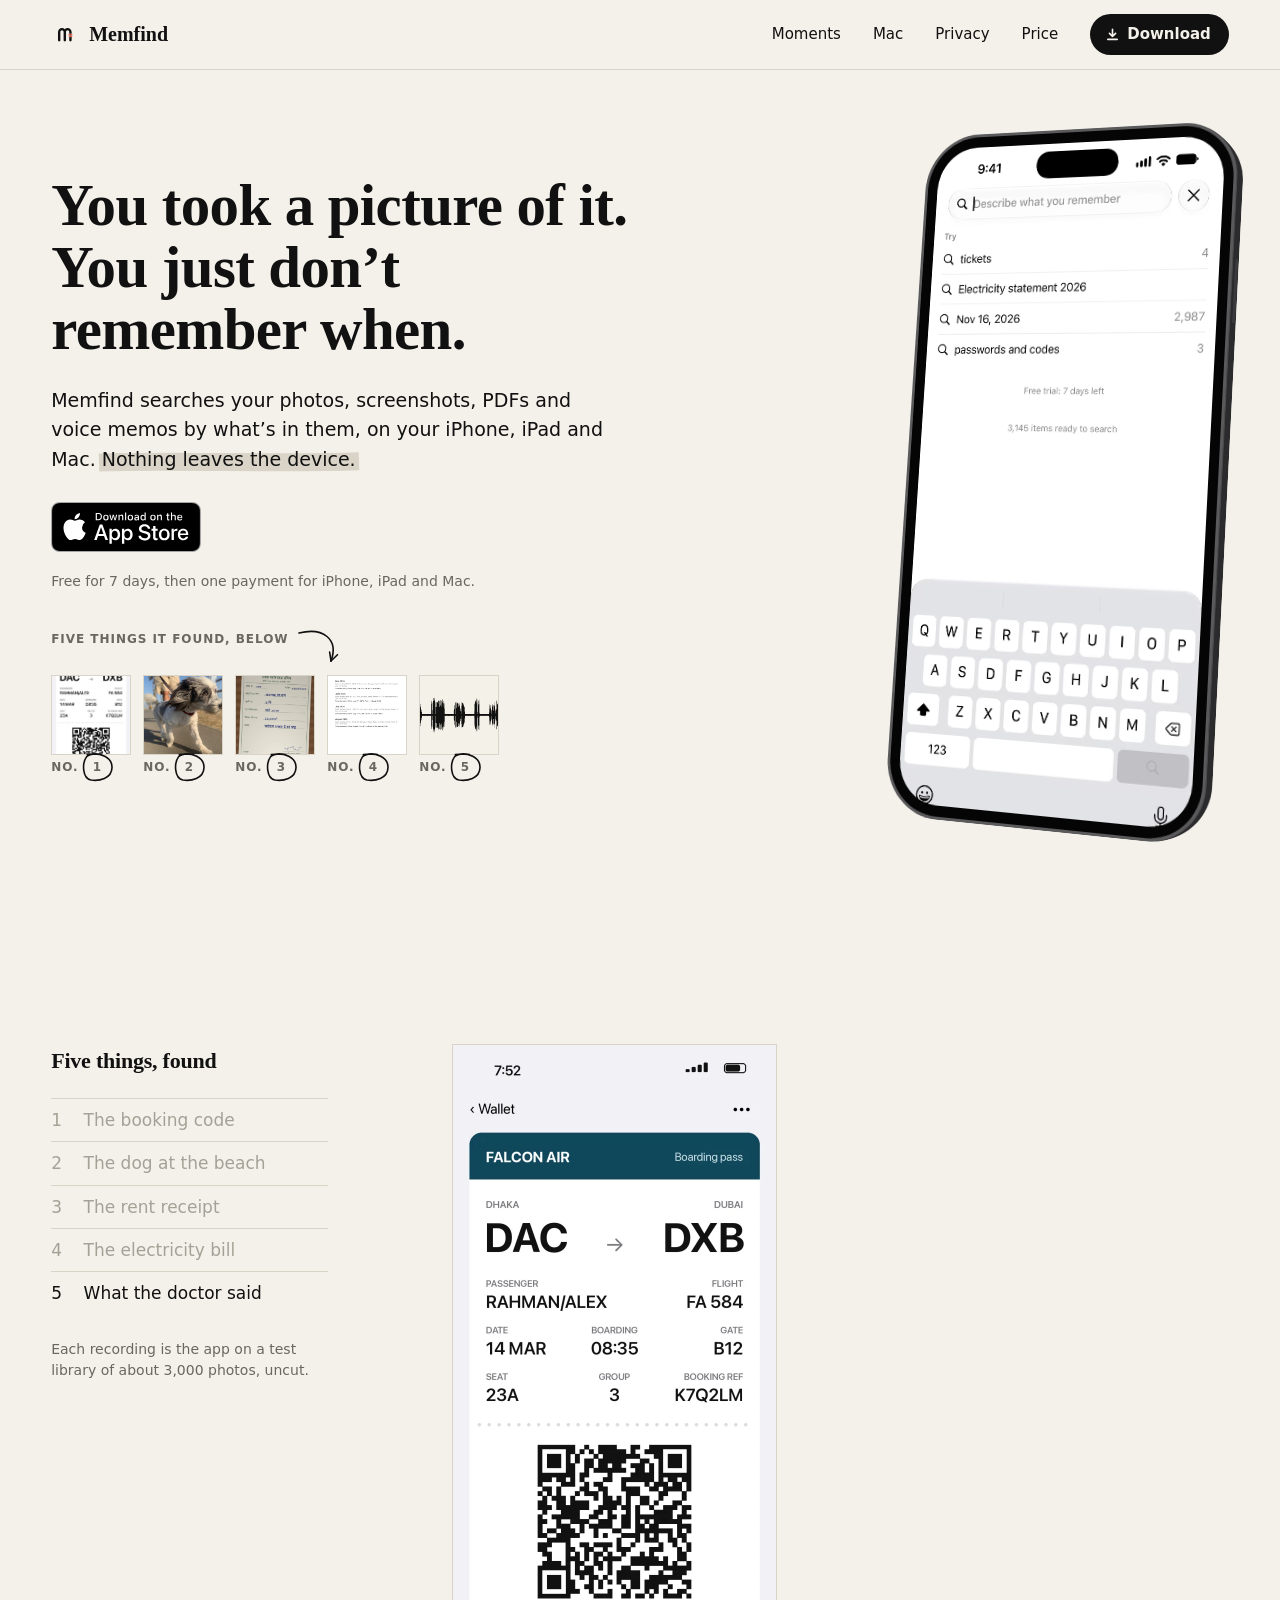
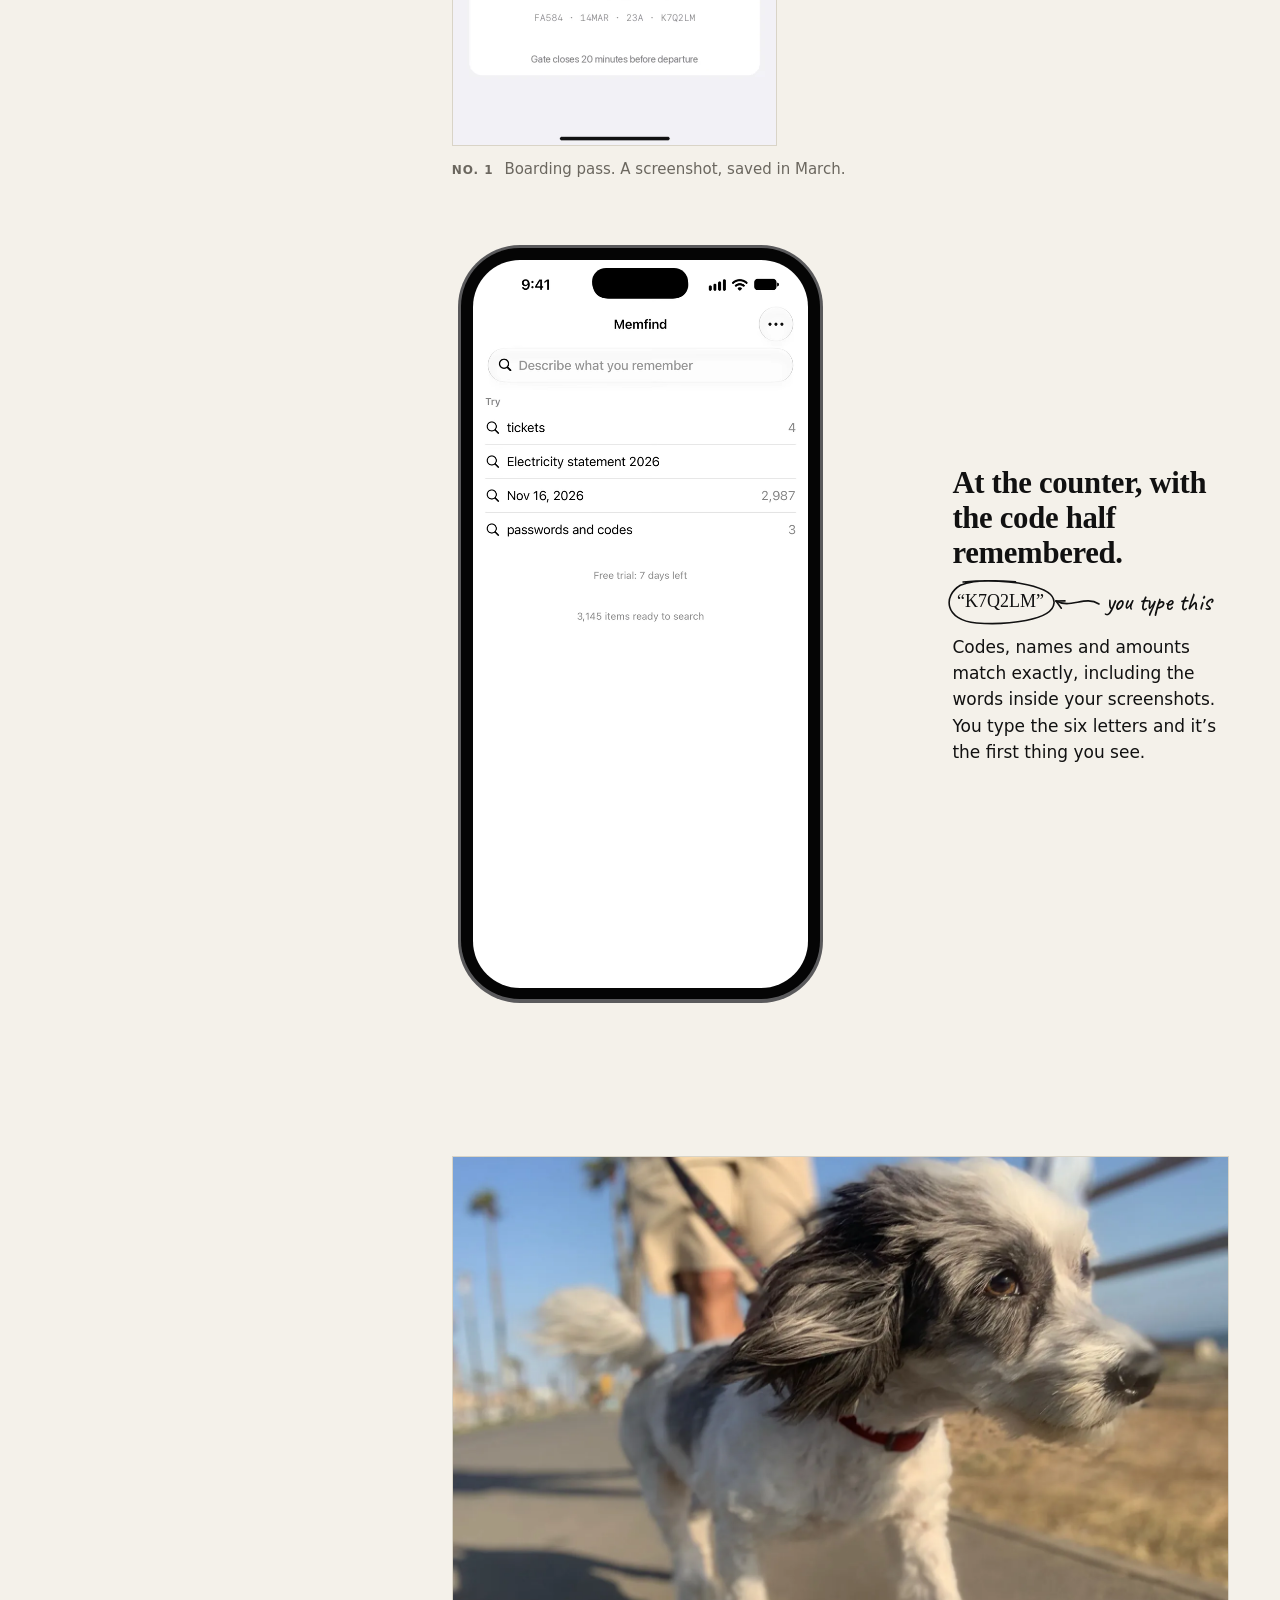
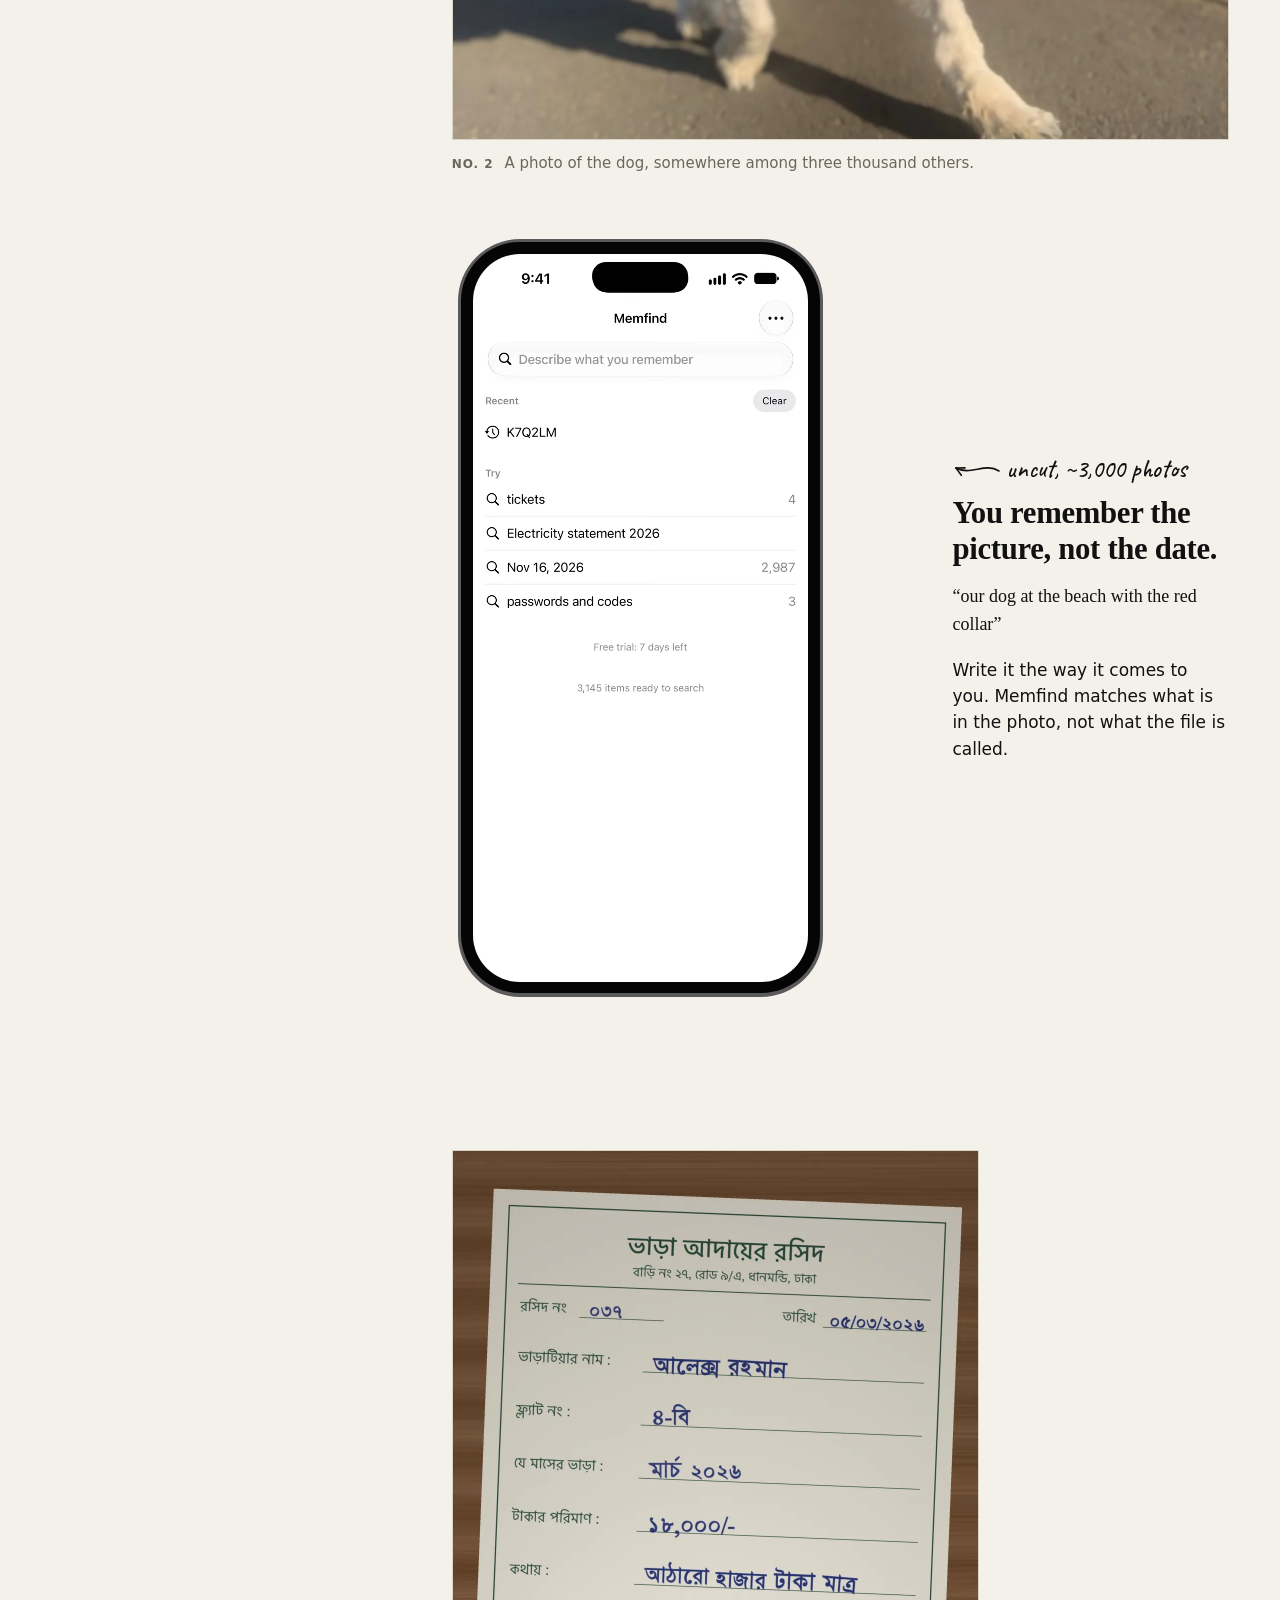
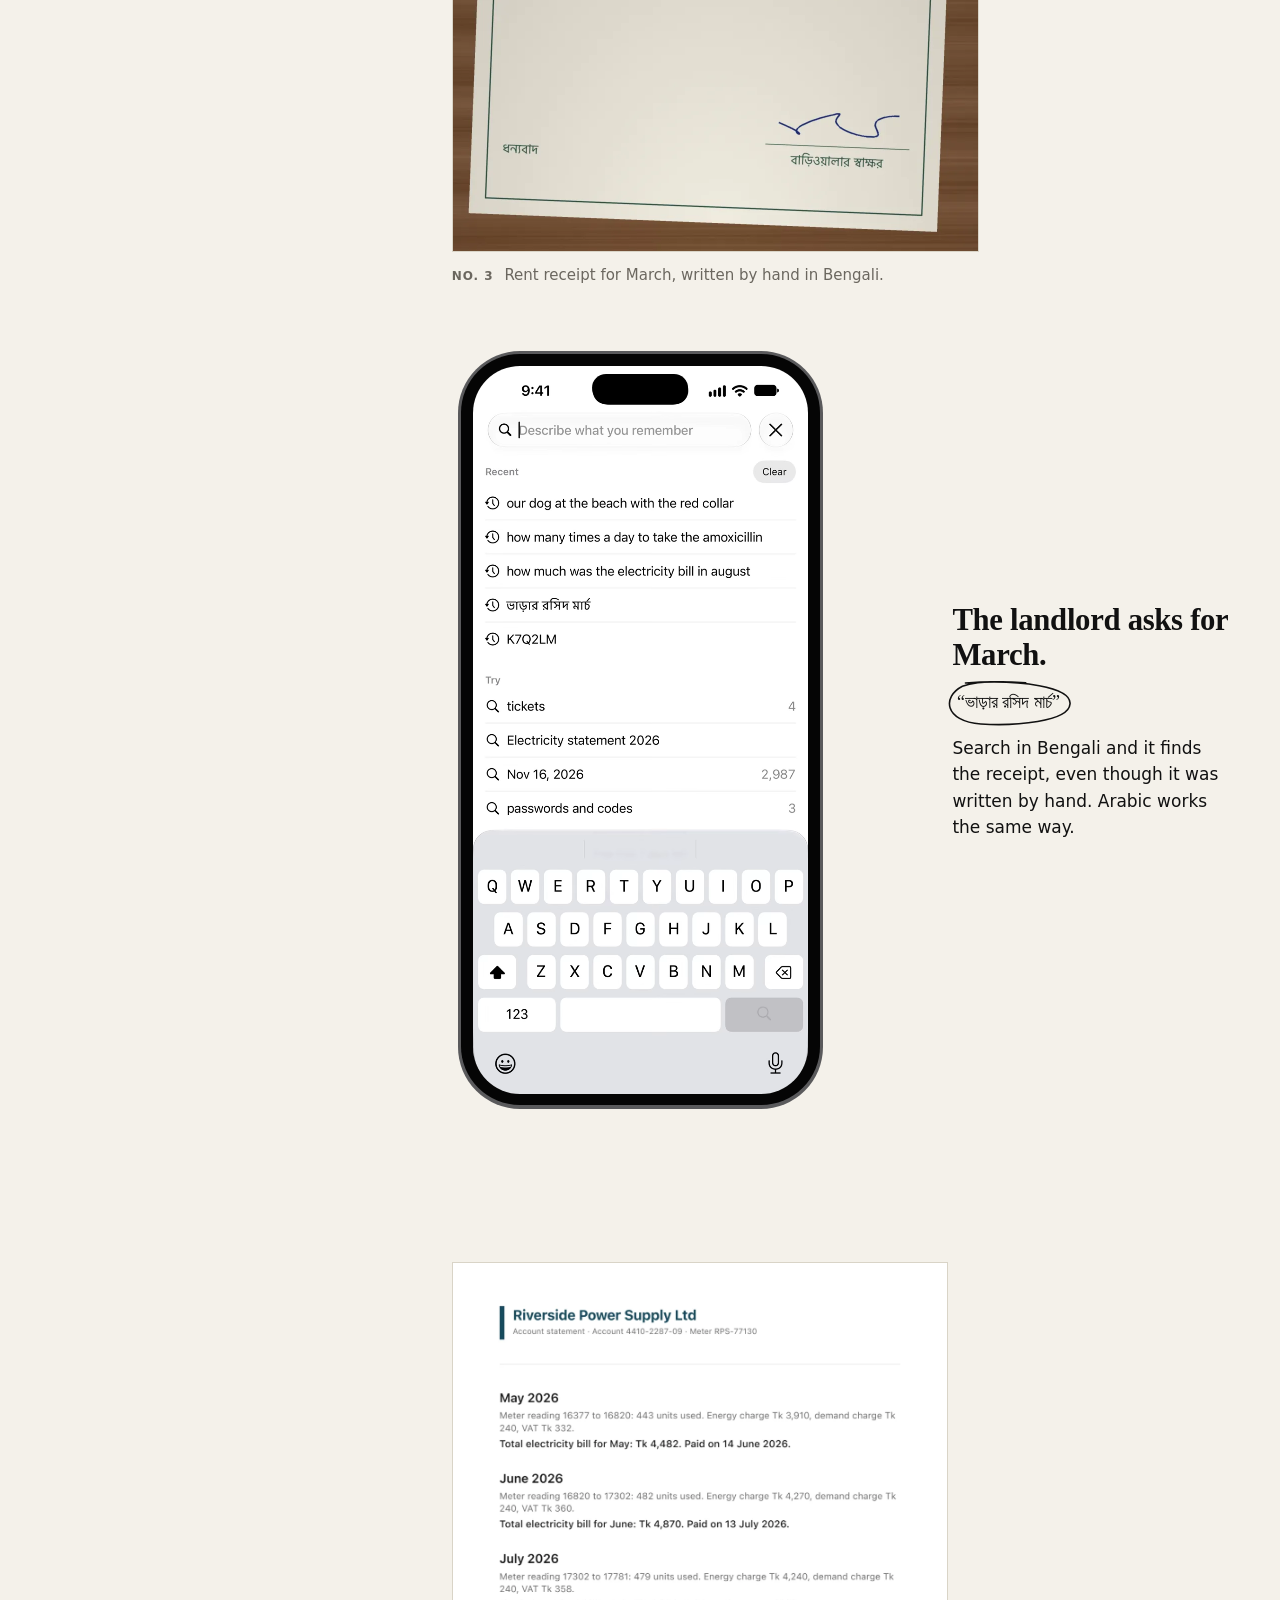
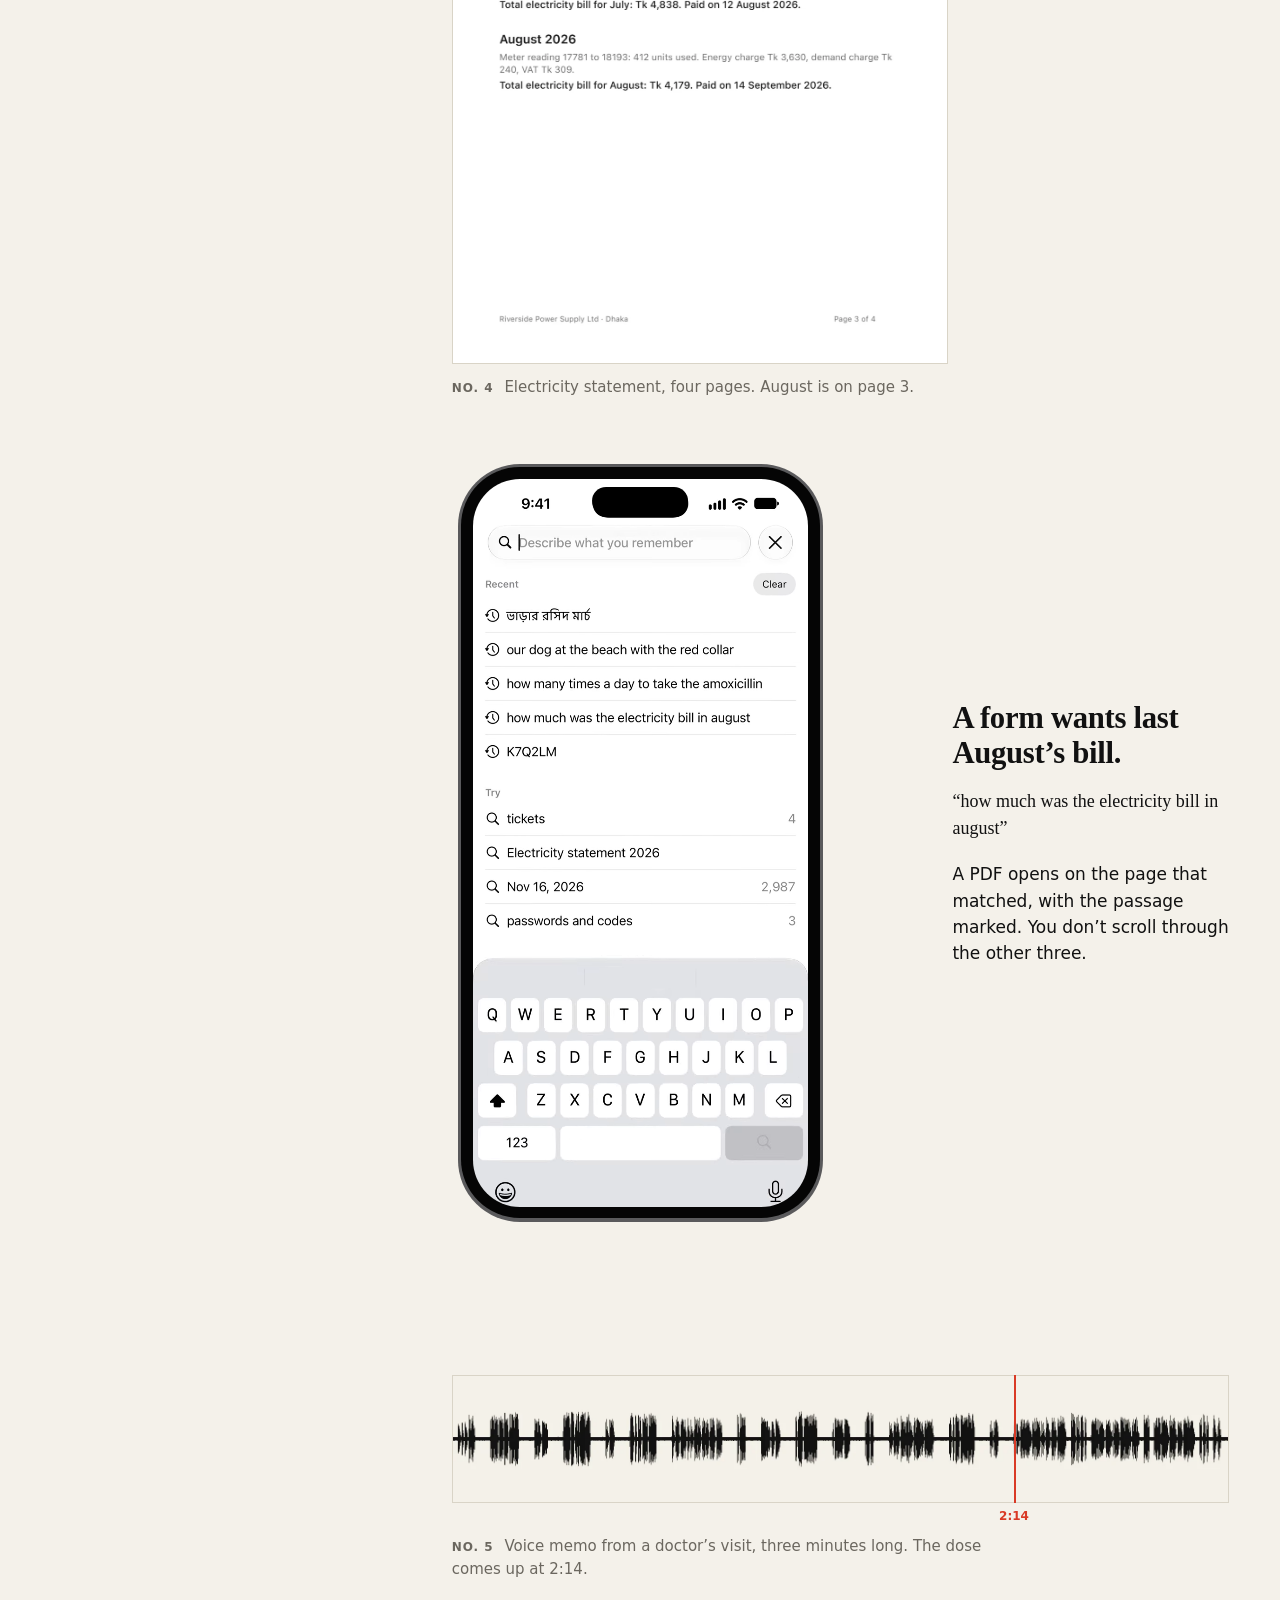
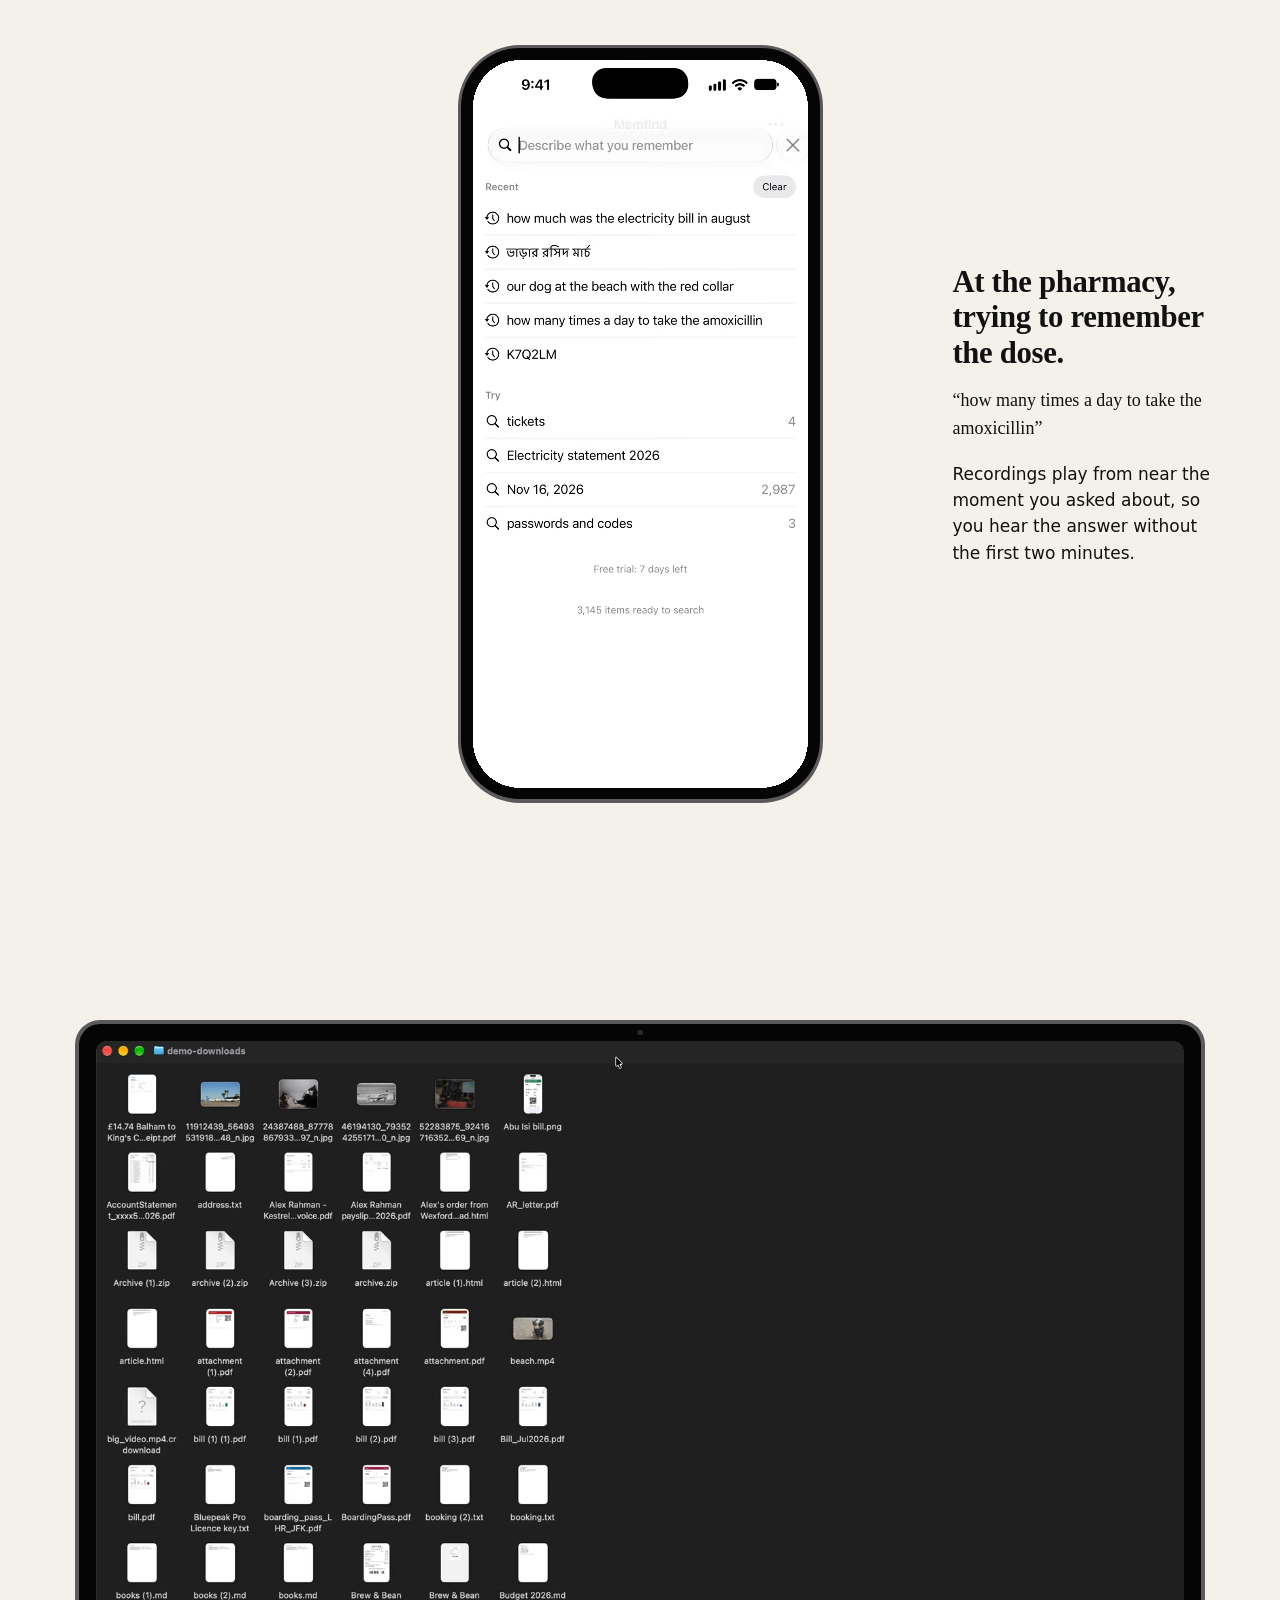
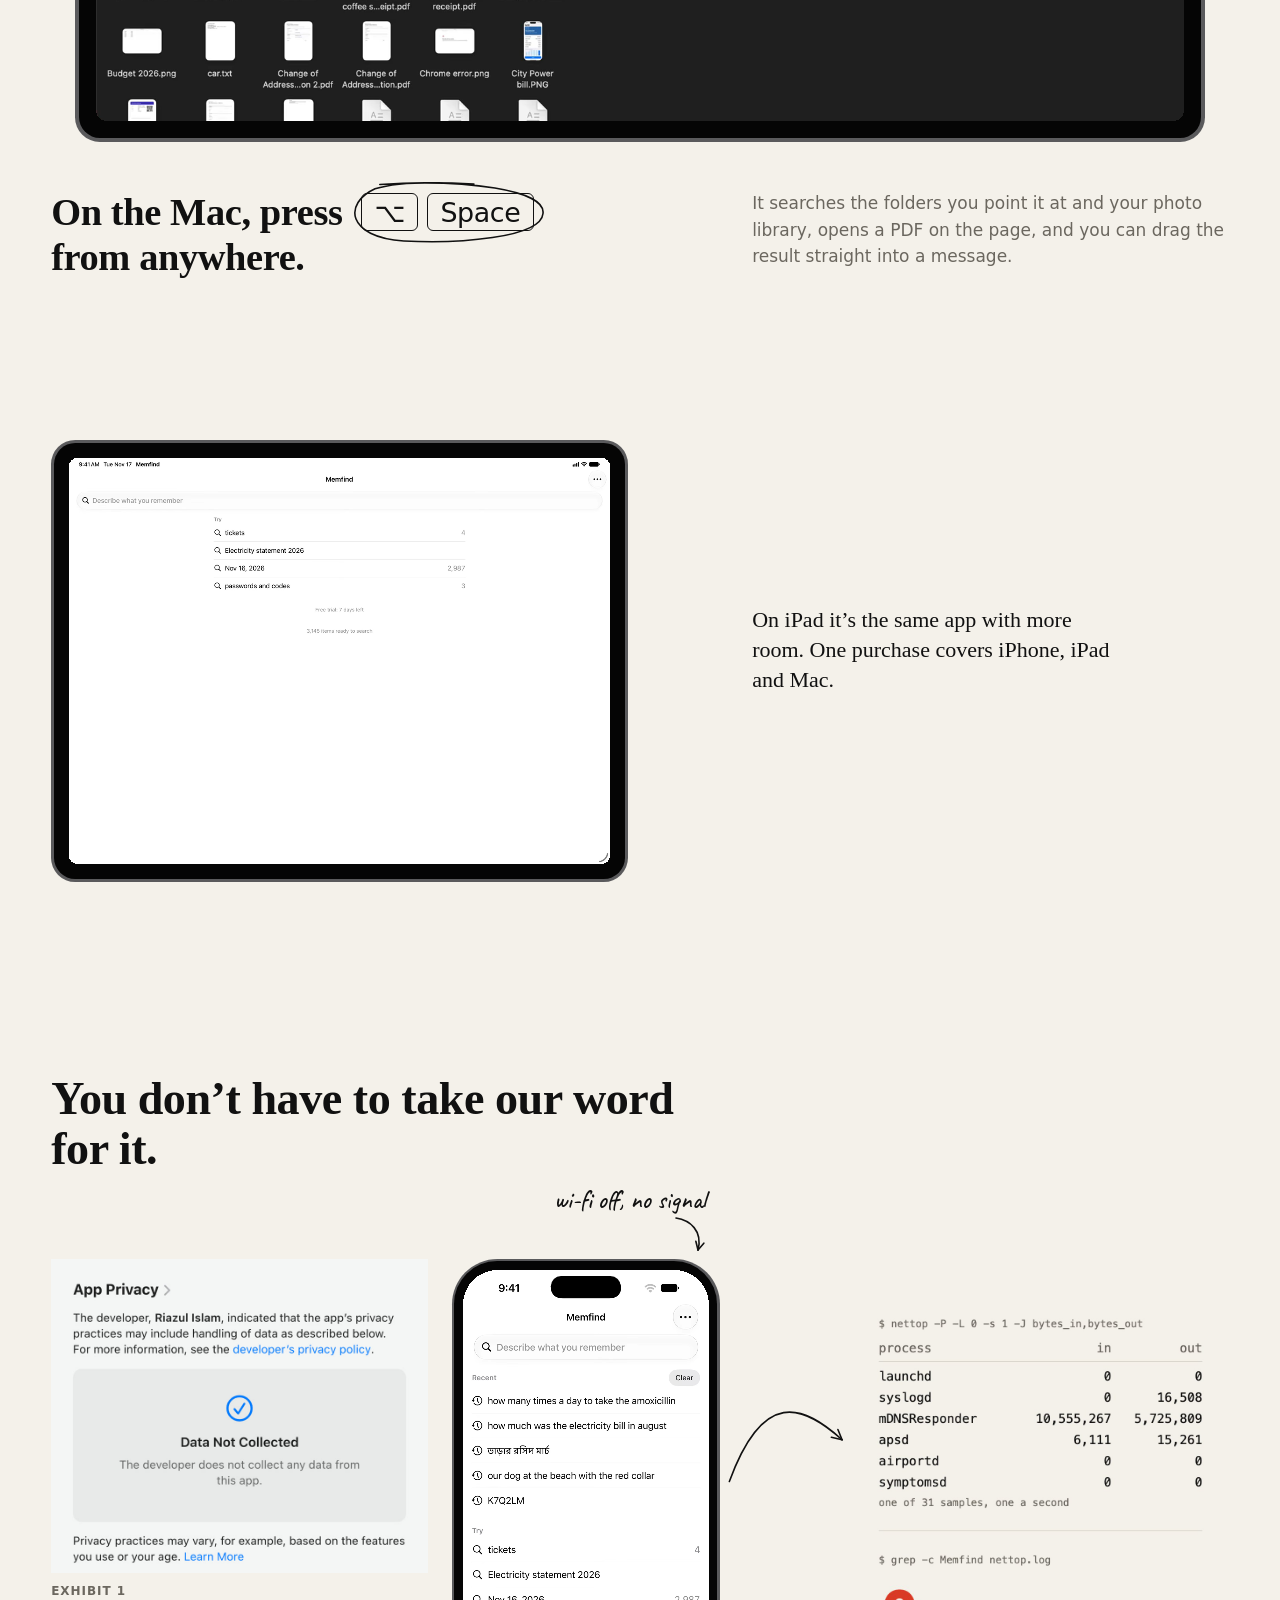
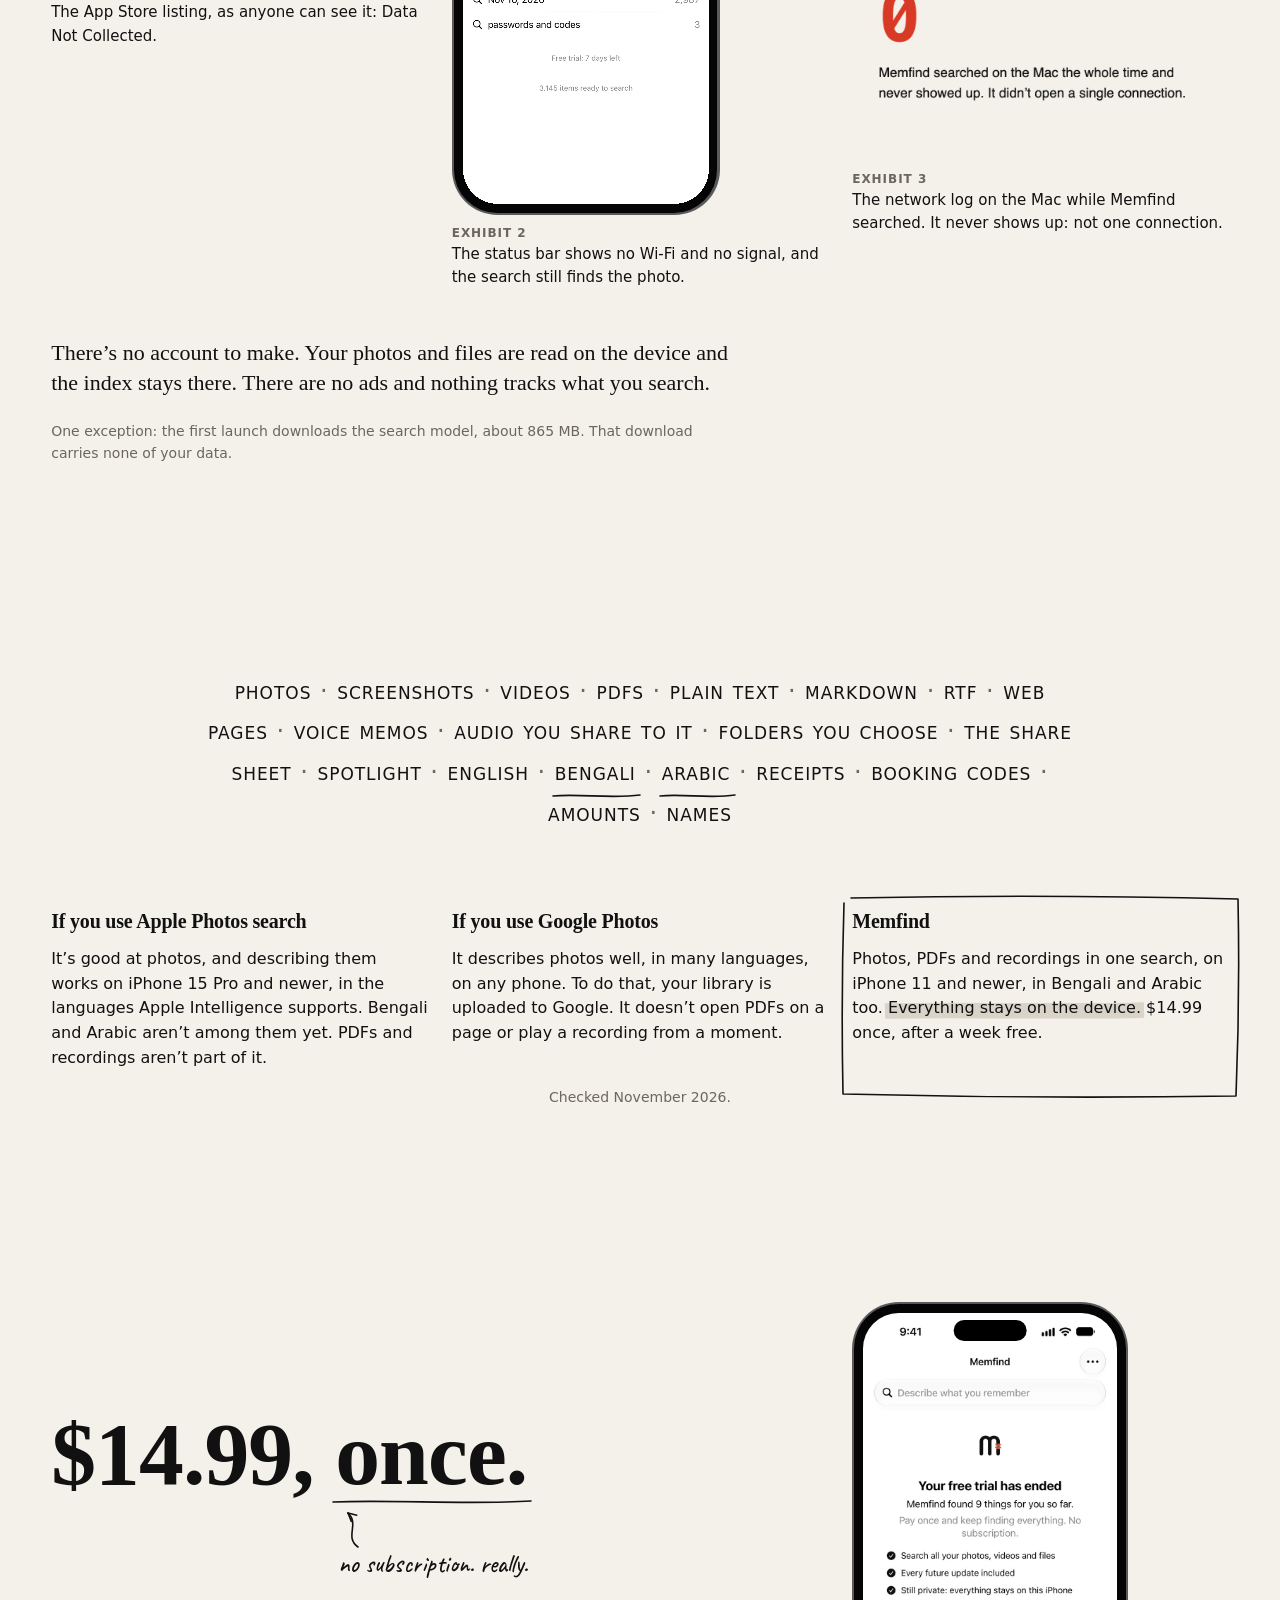
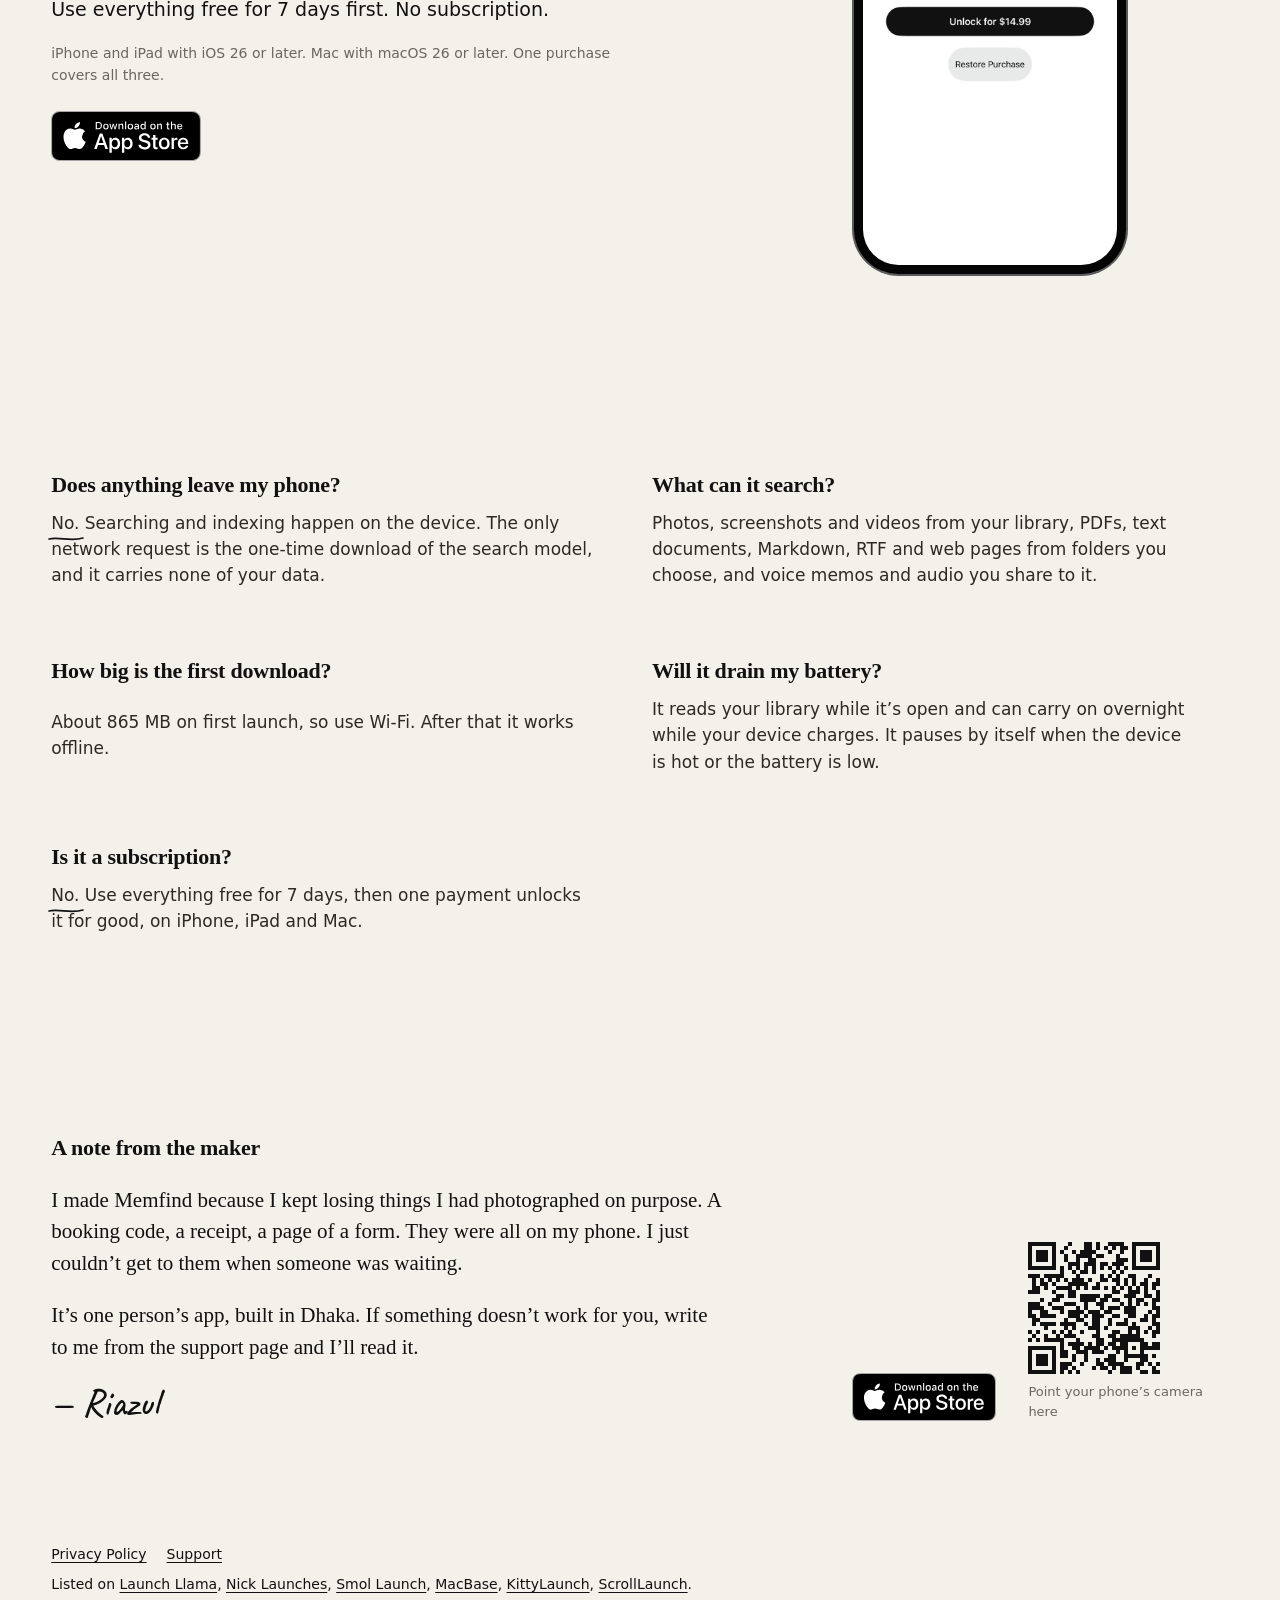
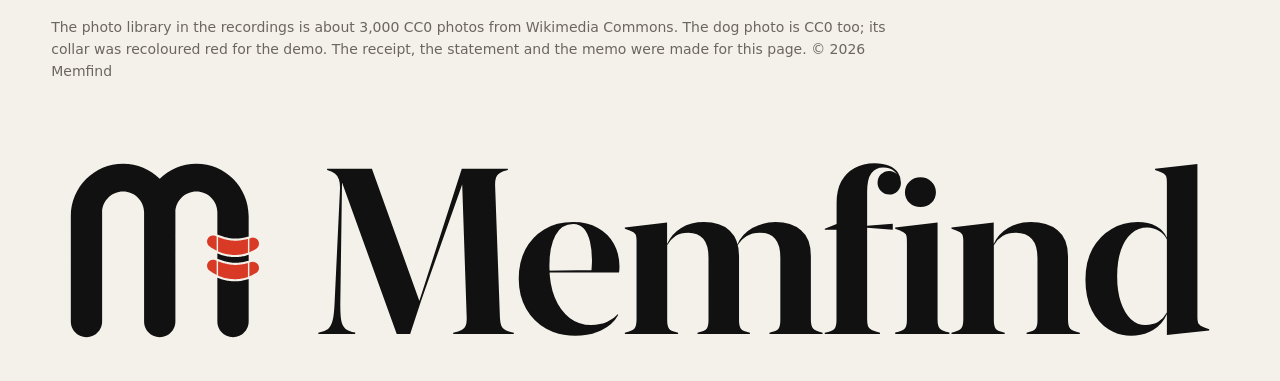
==== commit 81cfac14: "feat: Mac App Store badge for Mac visitors (memfind-app d319772)" ====
--- a/index.html
+++ b/index.html
@@ -36,10 +36,10 @@
 <link rel="alternate" type="text/plain" title="LLM summary" href="/llms.txt">
 <link rel="preload" href="./fonts/caveat-500-latin.woff2" as="font" type="font/woff2" crossorigin>
 <script type="application/ld+json">{"@context":"https://schema.org","@graph":[{"@type":"Organization","@id":"https://getmemfind.com/#org","name":"Memfind","url":"https://getmemfind.com/","logo":"https://getmemfind.com/icon-512.png","email":"memfind.app@gmail.com","sameAs":["https://apps.apple.com/app/id6825525742","https://www.youtube.com/@Memfind"]},{"@type":"WebSite","@id":"https://getmemfind.com/#website","name":"Memfind","url":"https://getmemfind.com/","inLanguage":"en","publisher":{"@id":"https://getmemfind.com/#org"}},{"@type":"SoftwareApplication","@id":"https://getmemfind.com/#app","name":"Memfind","applicationCategory":"UtilitiesApplication","operatingSystem":"iOS 26, iPadOS 26, macOS 26","description":"Memfind searches your photos, screenshots, videos, PDFs, documents and voice recordings by what is in them, in your own words, on iPhone, iPad and Mac. Everything is indexed and searched on the device; nothing is uploaded.","url":"https://getmemfind.com/","downloadUrl":"https://apps.apple.com/app/id6825525742","installUrl":"https://apps.apple.com/app/id6825525742","image":"https://getmemfind.com/og-image.png","screenshot":"https://getmemfind.com/og-image.png","publisher":{"@id":"https://getmemfind.com/#org"},"offers":{"@type":"Offer","price":"14.99","priceCurrency":"USD","availability":"https://schema.org/InStock","url":"https://apps.apple.com/app/id6825525742","description":"Free for 7 days, then a one-time purchase. No subscription."}},{"@type":"FAQPage","@id":"https://getmemfind.com/#faq","mainEntity":[{"@type":"Question","name":"Does anything leave my phone?","acceptedAnswer":{"@type":"Answer","text":"No. Searching and indexing happen on the device. The only network request is the one-time download of the search model, and it carries none of your data."}},{"@type":"Question","name":"What can it search?","acceptedAnswer":{"@type":"Answer","text":"Photos, screenshots and videos from your library, PDFs, text documents, Markdown, RTF and web pages from folders you choose, and voice memos and audio you share to it."}},{"@type":"Question","name":"How big is the first download?","acceptedAnswer":{"@type":"Answer","text":"About 865 MB on first launch, so use Wi-Fi. After that it works offline."}},{"@type":"Question","name":"Will it drain my battery?","acceptedAnswer":{"@type":"Answer","text":"It reads your library while it’s open and can carry on overnight while your device charges. It pauses by itself when the device is hot or the battery is low."}},{"@type":"Question","name":"Is it a subscription?","acceptedAnswer":{"@type":"Answer","text":"No. Use everything free for 7 days, then one payment unlocks it for good, on iPhone, iPad and Mac."}}]}]}</script>
-  <script type="module" crossorigin src="./assets/index-CZDXcjDL.js"></script>
-  <link rel="stylesheet" crossorigin href="./assets/index-DWWEj8g1.css">
+  <script type="module" crossorigin src="./assets/index-CO41_Ytg.js"></script>
+  <link rel="stylesheet" crossorigin href="./assets/index-Bmx-jG8u.css">
 </head>
 <body>
-<div id="root" data-prerendered="true"><a class="skip" href="#main">Skip to content</a><header class="top-bar"><div class="top"><a class="brand" href="./" aria-label="Memfind, home"><img src="mark.svg" alt="" width="28" height="28"/><span>Memfind</span></a><nav aria-label="Sections"><a href="#moments">Moments</a><a href="#mac">Mac</a><a href="#privacy">Privacy</a><a href="#price">Price</a><a class="get-btn" href="https://apps.apple.com/app/id6825525742?pt=129597670&amp;ct=site&amp;mt=8"><svg viewBox="0 0 16 16" width="15" height="15" aria-hidden="true" focusable="false"><path d="M8 2.5v7.5M4.75 6.75 8 10l3.25-3.25M3 13.25h10" fill="none" stroke="currentColor" stroke-width="1.75" stroke-linecap="round" stroke-linejoin="round"></path></svg>Download</a></nav></div></header><main id="main"><section class="opening grid" aria-labelledby="opening-title"><div class="opening-text"><h1 id="opening-title">You took a picture of it. You just don’t remember when.</h1><p>Memfind searches your photos, screenshots, PDFs and voice memos by what’s in them, on your iPhone, iPad and Mac. <span class="pen pen-highlight ">Nothing leaves the device.<svg class="pen-svg" aria-hidden="true" focusable="false"></svg></span></p><a class="store-badge" href="https://apps.apple.com/app/id6825525742?pt=129597670&amp;ct=site&amp;mt=8"><img src="app-store-badge.svg" alt="Download on the App Store" width="150" height="50"/></a><p class="small">Free for 7 days, then one payment.</p><p class="thumbs-label">Five things it found, below<span class="pen pen-arrow "><svg class="pen-svg" aria-hidden="true" focusable="false"></svg></span></p><ol class="thumbs" aria-label="Five things Memfind found"><li><a href="#m1" title="The booking code"><img src="media/objects/boarding-pass.webp" alt="A boarding pass screenshot, Dhaka to Dubai, booking code K7Q2LM." width="80" height="80"/><span class="no">No. <span class="pen pen-ring ">1<svg class="pen-svg" aria-hidden="true" focusable="false"></svg></span></span></a></li><li><a href="#m2" title="The dog at the beach"><img src="media/objects/dog.webp" alt="A dog on a beach wearing a red collar." width="80" height="80"/><span class="no">No. <span class="pen pen-ring ">2<svg class="pen-svg" aria-hidden="true" focusable="false"></svg></span></span></a></li><li><a href="#m3" title="The rent receipt"><img src="media/objects/rent-receipt.webp" alt="A handwritten rent receipt in Bengali for March." width="80" height="80"/><span class="no">No. <span class="pen pen-ring ">3<svg class="pen-svg" aria-hidden="true" focusable="false"></svg></span></span></a></li><li><a href="#m4" title="The electricity bill"><img src="media/objects/bill-p3.webp" alt="Page 3 of an electricity statement, showing August." width="80" height="80"/><span class="no">No. <span class="pen pen-ring ">4<svg class="pen-svg" aria-hidden="true" focusable="false"></svg></span></span></a></li><li><a href="#m5" title="What the doctor said"><img src="media/objects/memo-wave.webp" alt="The waveform of a three-minute voice memo from a doctor’s visit." width="80" height="80"/><span class="no">No. <span class="pen pen-ring ">5<svg class="pen-svg" aria-hidden="true" focusable="false"></svg></span></span></a></li></ol></div><div class="device device-iphone device-tilt hero-device"><div class="device-body"><span class="device-slice" style="--i:1" aria-hidden="true"></span><span class="device-slice" style="--i:2" aria-hidden="true"></span><span class="device-slice" style="--i:3" aria-hidden="true"></span><span class="device-slice" style="--i:4" aria-hidden="true"></span><span class="device-slice" style="--i:5" aria-hidden="true"></span><span class="device-slice" style="--i:6" aria-hidden="true"></span><span class="device-slice" style="--i:7" aria-hidden="true"></span><span class="device-slice" style="--i:8" aria-hidden="true"></span><span class="device-slice" style="--i:9" aria-hidden="true"></span><span class="device-slice" style="--i:10" aria-hidden="true"></span><span class="device-slice" style="--i:11" aria-hidden="true"></span><span class="device-slice" style="--i:12" aria-hidden="true"></span><span class="device-btn btn-power" aria-hidden="true"></span><div class="device-face"><div class="device-bezel"><div class="media " style="aspect-ratio:1320 / 2868;--ar:1320 / 2868"><video muted="" playsinline="" loop="" preload="none" poster="media/m1-poster.jpg" aria-label="Memfind searching “K7Q2LM” and opening the boarding pass."><source src="media/m1.webm" type="video/webm"/><source src="media/m1.mp4" type="video/mp4"/></video></div><span class="device-island" aria-hidden="true"></span></div></div></div></div></section><section id="moments" class="moments grid" aria-labelledby="moments-title"><nav class="index" aria-labelledby="moments-title"><h2 id="moments-title">Five things, found</h2><ol><li><a href="#m1" aria-current="true"><span>1</span>The booking code</a></li><li><a href="#m2"><span>2</span>The dog at the beach</a></li><li><a href="#m3"><span>3</span>The rent receipt</a></li><li><a href="#m4"><span>4</span>The electricity bill</a></li><li><a href="#m5"><span>5</span>What the doctor said</a></li></ol><p class="small">Each recording is the app on a test library of about 3,000 photos, uncut.</p></nav><div class="moment-list"><article id="m1" class="moment" aria-labelledby="m1-title"><figure class="object object-m1"><div class="object-frame"><img src="media/objects/boarding-pass.webp" alt="A boarding pass screenshot, Dhaka to Dubai, booking code K7Q2LM." width="646" height="1400" loading="lazy"/></div><figcaption><span class="no">No. <!-- -->1</span> <!-- -->Boarding pass. A screenshot, saved in March.</figcaption></figure><div class="found"><div class="device device-iphone phone"><div class="device-body"><div class="device-face"><div class="device-bezel"><div class="media " style="aspect-ratio:1320 / 2868;--ar:1320 / 2868"><video muted="" playsinline="" loop="" preload="none" poster="media/m1-poster.jpg" aria-label="Memfind searching “K7Q2LM” and opening the result."><source src="media/m1.webm" type="video/webm"/><source src="media/m1.mp4" type="video/mp4"/></video></div><span class="device-island" aria-hidden="true"></span></div></div></div></div><div class="found-text"><h3 id="m1-title">At the counter, with the code half remembered.</h3><p class="query"><span class="sr">Searched for: </span><span class="pen pen-ring "><q>K7Q2LM</q><svg class="pen-svg" aria-hidden="true" focusable="false"></svg></span><span class="hand-note hand-left "><svg class="hand-arrow" width="50" height="20" viewBox="0 0 50 20" aria-hidden="true" focusable="false"><path d="M 47 12 C 33 3 19 17 4 9" pathLength="1" style="--delay:1.2999999999999998s"></path><path d="M 4 9 l 8.999546154982525 -0.09038254443885863" pathLength="1" style="--delay:1.6999999999999997s"></path><path d="M 4 9 l 5.30840237421193 7.267796380847577" pathLength="1" style="--delay:1.6999999999999997s"></path></svg><span class="hand-text" style="--delay:0.7s">you type this</span></span></p><p>Codes, names and amounts match exactly, including the words inside your screenshots. You type the six letters and it’s the first thing you see.</p></div></div></article><article id="m2" class="moment" aria-labelledby="m2-title"><figure class="object object-m2"><div class="object-frame"><img src="media/objects/dog.webp" alt="A dog on a beach wearing a red collar." width="1600" height="1200" loading="lazy"/></div><figcaption><span class="no">No. <!-- -->2</span> <!-- -->A photo of the dog, somewhere among three thousand others.</figcaption></figure><div class="found"><div class="device device-iphone phone"><div class="device-body"><div class="device-face"><div class="device-bezel"><div class="media " style="aspect-ratio:1320 / 2868;--ar:1320 / 2868"><video muted="" playsinline="" loop="" preload="none" poster="media/m2-poster.jpg" aria-label="Memfind searching “our dog at the beach with the red collar” and opening the result."><source src="media/m2.webm" type="video/webm"/><source src="media/m2.mp4" type="video/mp4"/></video></div><span class="device-island" aria-hidden="true"></span></div></div></div></div><div class="found-text"><p class="hand-note hand-left note-uncut"><svg class="hand-arrow" width="50" height="20" viewBox="0 0 50 20" aria-hidden="true" focusable="false"><path d="M 47 12 C 33 3 19 17 4 9" pathLength="1" style="--delay:0.6s"></path><path d="M 4 9 l 8.999546154982525 -0.09038254443885863" pathLength="1" style="--delay:1s"></path><path d="M 4 9 l 5.30840237421193 7.267796380847577" pathLength="1" style="--delay:1s"></path></svg><span class="hand-text" style="--delay:0s">uncut, ~3,000 photos</span></p><h3 id="m2-title">You remember the picture, not the date.</h3><p class="query"><span class="sr">Searched for: </span><q>our dog at the beach with the red collar</q></p><p>Write it the way it comes to you. Memfind matches what is in the photo, not what the file is called.</p></div></div></article><article id="m3" class="moment" aria-labelledby="m3-title"><figure class="object object-m3"><div class="object-frame"><img src="media/objects/rent-receipt.webp" alt="A handwritten rent receipt in Bengali for March." width="1050" height="1400" loading="lazy"/></div><figcaption><span class="no">No. <!-- -->3</span> <!-- -->Rent receipt for March, written by hand in Bengali.</figcaption></figure><div class="found"><div class="device device-iphone phone"><div class="device-body"><div class="device-face"><div class="device-bezel"><div class="media " style="aspect-ratio:1320 / 2868;--ar:1320 / 2868"><video muted="" playsinline="" loop="" preload="none" poster="media/m3-poster.jpg" aria-label="Memfind searching “ভাড়ার রসিদ মার্চ” and opening the result."><source src="media/m3.webm" type="video/webm"/><source src="media/m3.mp4" type="video/mp4"/></video></div><span class="device-island" aria-hidden="true"></span></div></div></div></div><div class="found-text"><h3 id="m3-title">The landlord asks for March.</h3><p class="query"><span class="sr">Searched for: </span><span class="pen pen-ring "><q lang="bn">ভাড়ার রসিদ মার্চ</q><svg class="pen-svg" aria-hidden="true" focusable="false"></svg></span></p><p>Search in Bengali and it finds the receipt, even though it was written by hand. Arabic works the same way.</p></div></div></article><article id="m4" class="moment" aria-labelledby="m4-title"><figure class="object object-m4"><div class="object-frame"><img src="media/objects/bill-p3.webp" alt="Page 3 of an electricity statement, showing August." width="1100" height="1557" loading="lazy"/></div><figcaption><span class="no">No. <!-- -->4</span> <!-- -->Electricity statement, four pages. August is on page 3.</figcaption></figure><div class="found"><div class="device device-iphone phone"><div class="device-body"><div class="device-face"><div class="device-bezel"><div class="media " style="aspect-ratio:1320 / 2868;--ar:1320 / 2868"><video muted="" playsinline="" loop="" preload="none" poster="media/m4-poster.jpg" aria-label="Memfind searching “how much was the electricity bill in august” and opening the result."><source src="media/m4.webm" type="video/webm"/><source src="media/m4.mp4" type="video/mp4"/></video></div><span class="device-island" aria-hidden="true"></span></div></div></div></div><div class="found-text"><h3 id="m4-title">A form wants last August’s bill.</h3><p class="query"><span class="sr">Searched for: </span><q>how much was the electricity bill in august</q></p><p>A PDF opens on the page that matched, with the passage marked. You don’t scroll through the other three.</p></div></div></article><article id="m5" class="moment" aria-labelledby="m5-title"><figure class="object object-m5"><div class="object-frame"><img src="media/objects/memo-wave.webp" alt="The waveform of a three-minute voice memo from a doctor’s visit." width="1600" height="260" loading="lazy"/><i class="tick" style="left:72.35421166306696%" aria-hidden="true"><b>2:14</b></i></div><figcaption><span class="no">No. <!-- -->5</span> <!-- -->Voice memo from a doctor’s visit, three minutes long. The dose comes up at 2:14.</figcaption></figure><div class="found"><div class="device device-iphone phone"><div class="device-body"><div class="device-face"><div class="device-bezel"><div class="media " style="aspect-ratio:1320 / 2868;--ar:1320 / 2868"><video muted="" playsinline="" loop="" preload="none" poster="media/m5-poster.jpg" aria-label="Memfind searching “how many times a day to take the amoxicillin” and opening the result."><source src="media/m5.webm" type="video/webm"/><source src="media/m5.mp4" type="video/mp4"/></video></div><span class="device-island" aria-hidden="true"></span></div></div></div></div><div class="found-text"><h3 id="m5-title">At the pharmacy, trying to remember the dose.</h3><p class="query"><span class="sr">Searched for: </span><q>how many times a day to take the amoxicillin</q></p><p>Recordings play from near the moment you asked about, so you hear the answer without the first two minutes.</p></div></div></article></div></section><section id="mac" class="devices" aria-labelledby="mac-title"><div class="mac-block"><div class="device device-mac wide"><div class="device-face"><div class="device-bezel"><div class="media " style="aspect-ratio:16 / 10;--ar:16 / 10"><video muted="" playsinline="" loop="" preload="none" poster="media/d1-poster.jpg" aria-label="On the Mac, Option-Space over Finder opens Memfind’s search panel; a search for what the lease says about pets opens the PDF on page 5 with the clause highlighted."><source src="media/d1.webm" type="video/webm"/><source src="media/d1.mp4" type="video/mp4"/></video></div><span class="device-camera" aria-hidden="true"></span></div></div></div><div class="grid mac-caption"><h2 id="mac-title">On the Mac, press <span class="pen pen-ring "><kbd>⌥</kbd> <kbd>Space</kbd><svg class="pen-svg" aria-hidden="true" focusable="false"></svg></span> from anywhere.</h2><p>It searches the folders you point it at and your photo library, opens a PDF on the page, and you can drag the result straight into a message.</p></div></div><div class="grid ipad"><div class="device device-ipad ipad-media"><div class="device-body"><div class="device-face"><div class="device-bezel"><div class="media " style="aspect-ratio:4 / 3;--ar:4 / 3"><video muted="" playsinline="" loop="" preload="none" poster="media/d2-poster.jpg" aria-label="The same search on iPad."><source src="media/d2.webm" type="video/webm"/><source src="media/d2.mp4" type="video/mp4"/></video></div></div></div></div></div><p>On iPad it’s the same app with more room. One purchase covers iPhone, iPad and Mac.</p></div></section><section id="privacy" class="privacy grid" aria-labelledby="privacy-title"><h2 id="privacy-title">You don’t have to take our word for it.</h2><ol class="exhibits"><li><figure><div class="media " style="aspect-ratio:1290 / 1077;--ar:1290 / 1077"><img src="media/p1.jpg" alt="The App Store listing, as anyone can see it: Data Not Collected." loading="lazy"/></div><figcaption><span class="no">Exhibit <!-- -->1</span> <!-- -->The App Store listing, as anyone can see it: Data Not Collected.</figcaption></figure></li><li class="has-note"><p class="hand-note hand-down exhibit-note"><span class="hand-text" style="--delay:0s">wi-fi off, no signal</span><svg class="hand-arrow" width="34" height="38" viewBox="0 0 34 38" aria-hidden="true" focusable="false"><path d="M 4 3 C 18 5 31 16 26 35" pathLength="1" style="--delay:0.6s"></path><path d="M 26 35 l -2.162712143986123 -8.736285033253834" pathLength="1" style="--delay:1s"></path><path d="M 26 35 l 5.848216618773111 -6.840932858894758" pathLength="1" style="--delay:1s"></path></svg></p><figure><div class="device device-iphone phone"><div class="device-body"><div class="device-face"><div class="device-bezel"><div class="media " style="aspect-ratio:1320 / 2868;--ar:1320 / 2868"><video muted="" playsinline="" loop="" preload="none" poster="media/p2-poster.jpg" aria-label="The status bar shows no Wi-Fi and no signal, and the search still finds the photo."><source src="media/p2.webm" type="video/webm"/><source src="media/p2.mp4" type="video/mp4"/></video></div><span class="device-island" aria-hidden="true"></span></div></div></div></div><figcaption><span class="no">Exhibit <!-- -->2</span> <!-- -->The status bar shows no Wi-Fi and no signal, and the search still finds the photo.</figcaption></figure></li><li><figure><div class="media " style="aspect-ratio:3 / 4;--ar:3 / 4"><img src="media/p3.jpg" alt="The network log on the Mac while Memfind searched. It never shows up: not one connection." loading="lazy"/></div><figcaption><span class="no">Exhibit <!-- -->3</span> <!-- -->The network log on the Mac while Memfind searched. It never shows up: not one connection.</figcaption></figure></li></ol><div class="privacy-text"><p>There’s no account to make. Your photos and files are read on the device and the index stays there. There are no ads and nothing tracks what you search.</p><p class="small">One exception: the first launch downloads the search model, about 865 MB. That download carries none of your data.</p></div></section><section class="reads" aria-labelledby="reads-title"><h2 id="reads-title" class="sr">What it reads</h2><p class="read-list"><span>Photos</span><span><i aria-hidden="true"> · </i>Screenshots</span><span><i aria-hidden="true"> · </i>Videos</span><span><i aria-hidden="true"> · </i>PDFs</span><span><i aria-hidden="true"> · </i>Plain text</span><span><i aria-hidden="true"> · </i>Markdown</span><span><i aria-hidden="true"> · </i>RTF</span><span><i aria-hidden="true"> · </i>Web pages</span><span><i aria-hidden="true"> · </i>Voice memos</span><span><i aria-hidden="true"> · </i>Audio you share to it</span><span><i aria-hidden="true"> · </i>Folders you choose</span><span><i aria-hidden="true"> · </i>The Share sheet</span><span><i aria-hidden="true"> · </i>Spotlight</span><span><i aria-hidden="true"> · </i>English</span><span><i aria-hidden="true"> · </i><span class="pen pen-underline ">Bengali<svg class="pen-svg" aria-hidden="true" focusable="false"></svg></span></span><span><i aria-hidden="true"> · </i><span class="pen pen-underline ">Arabic<svg class="pen-svg" aria-hidden="true" focusable="false"></svg></span></span><span><i aria-hidden="true"> · </i>Receipts</span><span><i aria-hidden="true"> · </i>Booking codes</span><span><i aria-hidden="true"> · </i>Amounts</span><span><i aria-hidden="true"> · </i>Names</span></p><div class="grid compare"><div><h3>If you use Apple Photos search</h3><p>It’s good at photos, and describing them works on iPhone 15 Pro and newer, in the languages Apple Intelligence supports. Bengali and Arabic aren’t among them yet. PDFs and recordings aren’t part of it.</p></div><div><h3>If you use Google Photos</h3><p>It describes photos well, in many languages, on any phone. To do that, your library is uploaded to Google. It doesn’t open PDFs on a page or play a recording from a moment.</p></div><div class="pen pen-box "><h3>Memfind</h3><p>Photos, PDFs and recordings in one search, on iPhone 11 and newer, in Bengali and Arabic too. <span class="pen pen-highlight ">Everything stays on the device.<svg class="pen-svg" aria-hidden="true" focusable="false"></svg></span> $14.99 once, after a week free.</p><svg class="pen-svg" aria-hidden="true" focusable="false"></svg></div></div><p class="small center">Checked November 2026.</p></section><section id="price" class="price grid" aria-labelledby="price-title"><div class="price-text"><h2 id="price-title">$14.99<!-- -->, <span class="pen pen-underline ">once.<span class="hand-note hand-up note-price" aria-hidden="true"><svg class="hand-arrow" width="32" height="40" viewBox="0 0 32 40" aria-hidden="true" focusable="false"><path d="M 20 38 C 6 28 22 15 10 4" pathLength="1" style="--delay:1.4s"></path><path d="M 10 4 l 8.737859365564638 2.156342669339533" pathLength="1" style="--delay:1.7999999999999998s"></path><path d="M 10 4 l 3.328662470182886 8.361818352463533" pathLength="1" style="--delay:1.7999999999999998s"></path></svg><span class="hand-text" style="--delay:0.8s">no subscription. really.</span></span><svg class="pen-svg" aria-hidden="true" focusable="false"></svg></span></h2><p>Use everything free for 7 days first. No subscription.</p><p class="small">iPhone and iPad with iOS 26 or later. Mac with macOS 26 or later. One purchase covers all three.</p><a class="store-badge" href="https://apps.apple.com/app/id6825525742?pt=129597670&amp;ct=site&amp;mt=8"><img src="app-store-badge.svg" alt="Download on the App Store" width="150" height="50"/></a></div><div class="device device-iphone phone"><div class="device-body"><div class="device-face"><div class="device-bezel"><div class="media " style="aspect-ratio:1320 / 2868;--ar:1320 / 2868"><img src="media/r1.jpg" alt="The unlock screen in the app, with the price." loading="lazy"/></div><span class="device-island" aria-hidden="true"></span></div></div></div></div></section><section id="faq" class="faq grid" aria-labelledby="faq-title"><h2 id="faq-title" class="sr">Questions</h2><div class="qa"><h3>Does anything leave my phone?</h3><p><span class="pen pen-underline ">No.<svg class="pen-svg" aria-hidden="true" focusable="false"></svg></span> Searching and indexing happen on the device. The only network request is the one-time download of the search model, and it carries none of your data.</p></div><div class="qa"><h3>What can it search?</h3><p>Photos, screenshots and videos from your library, PDFs, text documents, Markdown, RTF and web pages from folders you choose, and voice memos and audio you share to it.</p></div><div class="qa"><h3>How big is the first download?</h3><p>About 865 MB on first launch, so use Wi-Fi. After that it works offline.</p></div><div class="qa"><h3>Will it drain my battery?</h3><p>It reads your library while it’s open and can carry on overnight while your device charges. It pauses by itself when the device is hot or the battery is low.</p></div><div class="qa"><h3>Is it a subscription?</h3><p><span class="pen pen-underline ">No.<svg class="pen-svg" aria-hidden="true" focusable="false"></svg></span> Use everything free for 7 days, then one payment unlocks it for good, on iPhone, iPad and Mac.</p></div></section><section class="note grid" aria-labelledby="note-title"><div class="note-text"><h2 id="note-title">A note from the maker</h2><p>I made Memfind because I kept losing things I had photographed on purpose. A booking code, a receipt, a page of a form. They were all on my phone. I just couldn’t get to them when someone was waiting.</p><p>It’s one person’s app, built in Dhaka. If something doesn’t work for you, write to me from the support page and I’ll read it.</p><p class="hand-note sign"><span class="hand-text" style="--delay:0s">— Riazul</span></p></div><div class="get"><a class="store-badge" href="https://apps.apple.com/app/id6825525742?pt=129597670&amp;ct=site&amp;mt=8"><img src="app-store-badge.svg" alt="Download on the App Store" width="150" height="50"/></a><a class="qr" href="https://apps.apple.com/app/id6825525742?pt=129597670&amp;ct=site&amp;mt=8"><img src="qr-app-store.svg" alt="QR code for Memfind on the App Store" width="132" height="132"/><span>Point your phone’s camera here</span></a></div></section></main><footer class="foot"><div class="grid foot-row"><nav aria-label="Footer"><a href="privacy.html">Privacy Policy</a><a href="support.html">Support</a></nav><p>Listed on <span><a href="https://tools.launchllama.co/products/memfind?utm_source=badge&amp;utm_medium=referral" target="_blank" rel="noopener noreferrer">Launch Llama</a></span><span>, <a href="https://nicklaunches.com/products/memfind/" target="_blank" rel="noopener noreferrer">Nick Launches</a></span><span>, <a href="https://smollaunch.com" target="_blank" rel="noopener noreferrer">Smol Launch</a></span><span>, <a href="https://macbase.app/apps/memfind?ref=badge" target="_blank" rel="noopener noreferrer">MacBase</a></span><span>, <a href="https://kittylaunch.com/p/memfind?utm_source=badge" target="_blank" rel="noopener noreferrer">KittyLaunch</a></span><span>, <a href="https://www.scrolllaunch.com/products/memfind?ref=badge" target="_blank" rel="noopener noreferrer">ScrollLaunch</a></span>.</p><p class="small">The photo library in the recordings is about 3,000 CC0 photos from Wikimedia Commons. The dog photo is CC0 too; its collar was recoloured red for the demo. The receipt, the statement and the memo were made for this page. © 2026 Memfind</p></div><img class="wordmark" src="wordmark.svg" alt="Memfind"/></footer></div>
+<div id="root" data-prerendered="true"><a class="skip" href="#main">Skip to content</a><header class="top-bar"><div class="top"><a class="brand" href="./" aria-label="Memfind, home"><img src="mark.svg" alt="" width="28" height="28"/><span>Memfind</span></a><nav aria-label="Sections"><a href="#moments">Moments</a><a href="#mac">Mac</a><a href="#privacy">Privacy</a><a href="#price">Price</a><a class="get-btn" href="https://apps.apple.com/app/id6825525742?pt=129597670&amp;ct=site&amp;mt=8"><svg viewBox="0 0 16 16" width="15" height="15" aria-hidden="true" focusable="false"><path d="M8 2.5v7.5M4.75 6.75 8 10l3.25-3.25M3 13.25h10" fill="none" stroke="currentColor" stroke-width="1.75" stroke-linecap="round" stroke-linejoin="round"></path></svg>Download</a></nav></div></header><main id="main"><section class="opening grid" aria-labelledby="opening-title"><div class="opening-text"><h1 id="opening-title">You took a picture of it. You just don’t remember when.</h1><p>Memfind searches your photos, screenshots, PDFs and voice memos by what’s in them, on your iPhone, iPad and Mac. <span class="pen pen-highlight ">Nothing leaves the device.<svg class="pen-svg" aria-hidden="true" focusable="false"></svg></span></p><a class="store-badge" href="https://apps.apple.com/app/id6825525742?pt=129597670&amp;ct=site&amp;mt=8"><img src="app-store-badge.svg" alt="Download on the App Store" width="150" height="50"/></a><p class="small">Free for 7 days, then one payment for iPhone, iPad and Mac.</p><p class="thumbs-label">Five things it found, below<span class="pen pen-arrow "><svg class="pen-svg" aria-hidden="true" focusable="false"></svg></span></p><ol class="thumbs" aria-label="Five things Memfind found"><li><a href="#m1" title="The booking code"><img src="media/objects/boarding-pass.webp" alt="A boarding pass screenshot, Dhaka to Dubai, booking code K7Q2LM." width="80" height="80"/><span class="no">No. <span class="pen pen-ring ">1<svg class="pen-svg" aria-hidden="true" focusable="false"></svg></span></span></a></li><li><a href="#m2" title="The dog at the beach"><img src="media/objects/dog.webp" alt="A dog on a beach wearing a red collar." width="80" height="80"/><span class="no">No. <span class="pen pen-ring ">2<svg class="pen-svg" aria-hidden="true" focusable="false"></svg></span></span></a></li><li><a href="#m3" title="The rent receipt"><img src="media/objects/rent-receipt.webp" alt="A handwritten rent receipt in Bengali for March." width="80" height="80"/><span class="no">No. <span class="pen pen-ring ">3<svg class="pen-svg" aria-hidden="true" focusable="false"></svg></span></span></a></li><li><a href="#m4" title="The electricity bill"><img src="media/objects/bill-p3.webp" alt="Page 3 of an electricity statement, showing August." width="80" height="80"/><span class="no">No. <span class="pen pen-ring ">4<svg class="pen-svg" aria-hidden="true" focusable="false"></svg></span></span></a></li><li><a href="#m5" title="What the doctor said"><img src="media/objects/memo-wave.webp" alt="The waveform of a three-minute voice memo from a doctor’s visit." width="80" height="80"/><span class="no">No. <span class="pen pen-ring ">5<svg class="pen-svg" aria-hidden="true" focusable="false"></svg></span></span></a></li></ol></div><div class="device device-iphone device-tilt hero-device"><div class="device-body"><span class="device-slice" style="--i:1" aria-hidden="true"></span><span class="device-slice" style="--i:2" aria-hidden="true"></span><span class="device-slice" style="--i:3" aria-hidden="true"></span><span class="device-slice" style="--i:4" aria-hidden="true"></span><span class="device-slice" style="--i:5" aria-hidden="true"></span><span class="device-slice" style="--i:6" aria-hidden="true"></span><span class="device-slice" style="--i:7" aria-hidden="true"></span><span class="device-slice" style="--i:8" aria-hidden="true"></span><span class="device-slice" style="--i:9" aria-hidden="true"></span><span class="device-slice" style="--i:10" aria-hidden="true"></span><span class="device-slice" style="--i:11" aria-hidden="true"></span><span class="device-slice" style="--i:12" aria-hidden="true"></span><span class="device-btn btn-power" aria-hidden="true"></span><div class="device-face"><div class="device-bezel"><div class="media " style="aspect-ratio:1320 / 2868;--ar:1320 / 2868"><video muted="" playsinline="" loop="" preload="none" poster="media/m1-poster.jpg" aria-label="Memfind searching “K7Q2LM” and opening the boarding pass."><source src="media/m1.webm" type="video/webm"/><source src="media/m1.mp4" type="video/mp4"/></video></div><span class="device-island" aria-hidden="true"></span></div></div></div></div></section><section id="moments" class="moments grid" aria-labelledby="moments-title"><nav class="index" aria-labelledby="moments-title"><h2 id="moments-title">Five things, found</h2><ol><li><a href="#m1" aria-current="true"><span>1</span>The booking code</a></li><li><a href="#m2"><span>2</span>The dog at the beach</a></li><li><a href="#m3"><span>3</span>The rent receipt</a></li><li><a href="#m4"><span>4</span>The electricity bill</a></li><li><a href="#m5"><span>5</span>What the doctor said</a></li></ol><p class="small">Each recording is the app on a test library of about 3,000 photos, uncut.</p></nav><div class="moment-list"><article id="m1" class="moment" aria-labelledby="m1-title"><figure class="object object-m1"><div class="object-frame"><img src="media/objects/boarding-pass.webp" alt="A boarding pass screenshot, Dhaka to Dubai, booking code K7Q2LM." width="646" height="1400" loading="lazy"/></div><figcaption><span class="no">No. <!-- -->1</span> <!-- -->Boarding pass. A screenshot, saved in March.</figcaption></figure><div class="found"><div class="device device-iphone phone"><div class="device-body"><div class="device-face"><div class="device-bezel"><div class="media " style="aspect-ratio:1320 / 2868;--ar:1320 / 2868"><video muted="" playsinline="" loop="" preload="none" poster="media/m1-poster.jpg" aria-label="Memfind searching “K7Q2LM” and opening the result."><source src="media/m1.webm" type="video/webm"/><source src="media/m1.mp4" type="video/mp4"/></video></div><span class="device-island" aria-hidden="true"></span></div></div></div></div><div class="found-text"><h3 id="m1-title">At the counter, with the code half remembered.</h3><p class="query"><span class="sr">Searched for: </span><span class="pen pen-ring "><q>K7Q2LM</q><svg class="pen-svg" aria-hidden="true" focusable="false"></svg></span><span class="hand-note hand-left "><svg class="hand-arrow" width="50" height="20" viewBox="0 0 50 20" aria-hidden="true" focusable="false"><path d="M 47 12 C 33 3 19 17 4 9" pathLength="1" style="--delay:1.2999999999999998s"></path><path d="M 4 9 l 8.999546154982525 -0.09038254443885863" pathLength="1" style="--delay:1.6999999999999997s"></path><path d="M 4 9 l 5.30840237421193 7.267796380847577" pathLength="1" style="--delay:1.6999999999999997s"></path></svg><span class="hand-text" style="--delay:0.7s">you type this</span></span></p><p>Codes, names and amounts match exactly, including the words inside your screenshots. You type the six letters and it’s the first thing you see.</p></div></div></article><article id="m2" class="moment" aria-labelledby="m2-title"><figure class="object object-m2"><div class="object-frame"><img src="media/objects/dog.webp" alt="A dog on a beach wearing a red collar." width="1600" height="1200" loading="lazy"/></div><figcaption><span class="no">No. <!-- -->2</span> <!-- -->A photo of the dog, somewhere among three thousand others.</figcaption></figure><div class="found"><div class="device device-iphone phone"><div class="device-body"><div class="device-face"><div class="device-bezel"><div class="media " style="aspect-ratio:1320 / 2868;--ar:1320 / 2868"><video muted="" playsinline="" loop="" preload="none" poster="media/m2-poster.jpg" aria-label="Memfind searching “our dog at the beach with the red collar” and opening the result."><source src="media/m2.webm" type="video/webm"/><source src="media/m2.mp4" type="video/mp4"/></video></div><span class="device-island" aria-hidden="true"></span></div></div></div></div><div class="found-text"><p class="hand-note hand-left note-uncut"><svg class="hand-arrow" width="50" height="20" viewBox="0 0 50 20" aria-hidden="true" focusable="false"><path d="M 47 12 C 33 3 19 17 4 9" pathLength="1" style="--delay:0.6s"></path><path d="M 4 9 l 8.999546154982525 -0.09038254443885863" pathLength="1" style="--delay:1s"></path><path d="M 4 9 l 5.30840237421193 7.267796380847577" pathLength="1" style="--delay:1s"></path></svg><span class="hand-text" style="--delay:0s">uncut, ~3,000 photos</span></p><h3 id="m2-title">You remember the picture, not the date.</h3><p class="query"><span class="sr">Searched for: </span><q>our dog at the beach with the red collar</q></p><p>Write it the way it comes to you. Memfind matches what is in the photo, not what the file is called.</p></div></div></article><article id="m3" class="moment" aria-labelledby="m3-title"><figure class="object object-m3"><div class="object-frame"><img src="media/objects/rent-receipt.webp" alt="A handwritten rent receipt in Bengali for March." width="1050" height="1400" loading="lazy"/></div><figcaption><span class="no">No. <!-- -->3</span> <!-- -->Rent receipt for March, written by hand in Bengali.</figcaption></figure><div class="found"><div class="device device-iphone phone"><div class="device-body"><div class="device-face"><div class="device-bezel"><div class="media " style="aspect-ratio:1320 / 2868;--ar:1320 / 2868"><video muted="" playsinline="" loop="" preload="none" poster="media/m3-poster.jpg" aria-label="Memfind searching “ভাড়ার রসিদ মার্চ” and opening the result."><source src="media/m3.webm" type="video/webm"/><source src="media/m3.mp4" type="video/mp4"/></video></div><span class="device-island" aria-hidden="true"></span></div></div></div></div><div class="found-text"><h3 id="m3-title">The landlord asks for March.</h3><p class="query"><span class="sr">Searched for: </span><span class="pen pen-ring "><q lang="bn">ভাড়ার রসিদ মার্চ</q><svg class="pen-svg" aria-hidden="true" focusable="false"></svg></span></p><p>Search in Bengali and it finds the receipt, even though it was written by hand. Arabic works the same way.</p></div></div></article><article id="m4" class="moment" aria-labelledby="m4-title"><figure class="object object-m4"><div class="object-frame"><img src="media/objects/bill-p3.webp" alt="Page 3 of an electricity statement, showing August." width="1100" height="1557" loading="lazy"/></div><figcaption><span class="no">No. <!-- -->4</span> <!-- -->Electricity statement, four pages. August is on page 3.</figcaption></figure><div class="found"><div class="device device-iphone phone"><div class="device-body"><div class="device-face"><div class="device-bezel"><div class="media " style="aspect-ratio:1320 / 2868;--ar:1320 / 2868"><video muted="" playsinline="" loop="" preload="none" poster="media/m4-poster.jpg" aria-label="Memfind searching “how much was the electricity bill in august” and opening the result."><source src="media/m4.webm" type="video/webm"/><source src="media/m4.mp4" type="video/mp4"/></video></div><span class="device-island" aria-hidden="true"></span></div></div></div></div><div class="found-text"><h3 id="m4-title">A form wants last August’s bill.</h3><p class="query"><span class="sr">Searched for: </span><q>how much was the electricity bill in august</q></p><p>A PDF opens on the page that matched, with the passage marked. You don’t scroll through the other three.</p></div></div></article><article id="m5" class="moment" aria-labelledby="m5-title"><figure class="object object-m5"><div class="object-frame"><img src="media/objects/memo-wave.webp" alt="The waveform of a three-minute voice memo from a doctor’s visit." width="1600" height="260" loading="lazy"/><i class="tick" style="left:72.35421166306696%" aria-hidden="true"><b>2:14</b></i></div><figcaption><span class="no">No. <!-- -->5</span> <!-- -->Voice memo from a doctor’s visit, three minutes long. The dose comes up at 2:14.</figcaption></figure><div class="found"><div class="device device-iphone phone"><div class="device-body"><div class="device-face"><div class="device-bezel"><div class="media " style="aspect-ratio:1320 / 2868;--ar:1320 / 2868"><video muted="" playsinline="" loop="" preload="none" poster="media/m5-poster.jpg" aria-label="Memfind searching “how many times a day to take the amoxicillin” and opening the result."><source src="media/m5.webm" type="video/webm"/><source src="media/m5.mp4" type="video/mp4"/></video></div><span class="device-island" aria-hidden="true"></span></div></div></div></div><div class="found-text"><h3 id="m5-title">At the pharmacy, trying to remember the dose.</h3><p class="query"><span class="sr">Searched for: </span><q>how many times a day to take the amoxicillin</q></p><p>Recordings play from near the moment you asked about, so you hear the answer without the first two minutes.</p></div></div></article></div></section><section id="mac" class="devices" aria-labelledby="mac-title"><div class="mac-block"><div class="device device-mac wide"><div class="device-face"><div class="device-bezel"><div class="media " style="aspect-ratio:16 / 10;--ar:16 / 10"><video muted="" playsinline="" loop="" preload="none" poster="media/d1-poster.jpg" aria-label="On the Mac, Option-Space over Finder opens Memfind’s search panel; a search for what the lease says about pets opens the PDF on page 5 with the clause highlighted."><source src="media/d1.webm" type="video/webm"/><source src="media/d1.mp4" type="video/mp4"/></video></div><span class="device-camera" aria-hidden="true"></span></div></div></div><div class="grid mac-caption"><h2 id="mac-title">On the Mac, press <span class="pen pen-ring "><kbd>⌥</kbd> <kbd>Space</kbd><svg class="pen-svg" aria-hidden="true" focusable="false"></svg></span> from anywhere.</h2><p>It searches the folders you point it at and your photo library, opens a PDF on the page, and you can drag the result straight into a message.</p></div></div><div class="grid ipad"><div class="device device-ipad ipad-media"><div class="device-body"><div class="device-face"><div class="device-bezel"><div class="media " style="aspect-ratio:4 / 3;--ar:4 / 3"><video muted="" playsinline="" loop="" preload="none" poster="media/d2-poster.jpg" aria-label="The same search on iPad."><source src="media/d2.webm" type="video/webm"/><source src="media/d2.mp4" type="video/mp4"/></video></div></div></div></div></div><p>On iPad it’s the same app with more room. One purchase covers iPhone, iPad and Mac.</p></div></section><section id="privacy" class="privacy grid" aria-labelledby="privacy-title"><h2 id="privacy-title">You don’t have to take our word for it.</h2><ol class="exhibits"><li><figure><div class="media " style="aspect-ratio:1290 / 1077;--ar:1290 / 1077"><img src="media/p1.jpg" alt="The App Store listing, as anyone can see it: Data Not Collected." loading="lazy"/></div><figcaption><span class="no">Exhibit <!-- -->1</span> <!-- -->The App Store listing, as anyone can see it: Data Not Collected.</figcaption></figure></li><li class="has-note"><p class="hand-note hand-down exhibit-note"><span class="hand-text" style="--delay:0s">wi-fi off, no signal</span><svg class="hand-arrow" width="34" height="38" viewBox="0 0 34 38" aria-hidden="true" focusable="false"><path d="M 4 3 C 18 5 31 16 26 35" pathLength="1" style="--delay:0.6s"></path><path d="M 26 35 l -2.162712143986123 -8.736285033253834" pathLength="1" style="--delay:1s"></path><path d="M 26 35 l 5.848216618773111 -6.840932858894758" pathLength="1" style="--delay:1s"></path></svg></p><figure><div class="device device-iphone phone"><div class="device-body"><div class="device-face"><div class="device-bezel"><div class="media " style="aspect-ratio:1320 / 2868;--ar:1320 / 2868"><video muted="" playsinline="" loop="" preload="none" poster="media/p2-poster.jpg" aria-label="The status bar shows no Wi-Fi and no signal, and the search still finds the photo."><source src="media/p2.webm" type="video/webm"/><source src="media/p2.mp4" type="video/mp4"/></video></div><span class="device-island" aria-hidden="true"></span></div></div></div></div><figcaption><span class="no">Exhibit <!-- -->2</span> <!-- -->The status bar shows no Wi-Fi and no signal, and the search still finds the photo.</figcaption></figure></li><li><figure><div class="media " style="aspect-ratio:3 / 4;--ar:3 / 4"><img src="media/p3.jpg" alt="The network log on the Mac while Memfind searched. It never shows up: not one connection." loading="lazy"/></div><figcaption><span class="no">Exhibit <!-- -->3</span> <!-- -->The network log on the Mac while Memfind searched. It never shows up: not one connection.</figcaption></figure></li></ol><div class="privacy-text"><p>There’s no account to make. Your photos and files are read on the device and the index stays there. There are no ads and nothing tracks what you search.</p><p class="small">One exception: the first launch downloads the search model, about 865 MB. That download carries none of your data.</p></div></section><section class="reads" aria-labelledby="reads-title"><h2 id="reads-title" class="sr">What it reads</h2><p class="read-list"><span>Photos</span><span><i aria-hidden="true"> · </i>Screenshots</span><span><i aria-hidden="true"> · </i>Videos</span><span><i aria-hidden="true"> · </i>PDFs</span><span><i aria-hidden="true"> · </i>Plain text</span><span><i aria-hidden="true"> · </i>Markdown</span><span><i aria-hidden="true"> · </i>RTF</span><span><i aria-hidden="true"> · </i>Web pages</span><span><i aria-hidden="true"> · </i>Voice memos</span><span><i aria-hidden="true"> · </i>Audio you share to it</span><span><i aria-hidden="true"> · </i>Folders you choose</span><span><i aria-hidden="true"> · </i>The Share sheet</span><span><i aria-hidden="true"> · </i>Spotlight</span><span><i aria-hidden="true"> · </i>English</span><span><i aria-hidden="true"> · </i><span class="pen pen-underline ">Bengali<svg class="pen-svg" aria-hidden="true" focusable="false"></svg></span></span><span><i aria-hidden="true"> · </i><span class="pen pen-underline ">Arabic<svg class="pen-svg" aria-hidden="true" focusable="false"></svg></span></span><span><i aria-hidden="true"> · </i>Receipts</span><span><i aria-hidden="true"> · </i>Booking codes</span><span><i aria-hidden="true"> · </i>Amounts</span><span><i aria-hidden="true"> · </i>Names</span></p><div class="grid compare"><div><h3>If you use Apple Photos search</h3><p>It’s good at photos, and describing them works on iPhone 15 Pro and newer, in the languages Apple Intelligence supports. Bengali and Arabic aren’t among them yet. PDFs and recordings aren’t part of it.</p></div><div><h3>If you use Google Photos</h3><p>It describes photos well, in many languages, on any phone. To do that, your library is uploaded to Google. It doesn’t open PDFs on a page or play a recording from a moment.</p></div><div class="pen pen-box "><h3>Memfind</h3><p>Photos, PDFs and recordings in one search, on iPhone 11 and newer, in Bengali and Arabic too. <span class="pen pen-highlight ">Everything stays on the device.<svg class="pen-svg" aria-hidden="true" focusable="false"></svg></span> $14.99 once, after a week free.</p><svg class="pen-svg" aria-hidden="true" focusable="false"></svg></div></div><p class="small center">Checked November 2026.</p></section><section id="price" class="price grid" aria-labelledby="price-title"><div class="price-text"><h2 id="price-title">$14.99<!-- -->, <span class="pen pen-underline ">once.<span class="hand-note hand-up note-price" aria-hidden="true"><svg class="hand-arrow" width="32" height="40" viewBox="0 0 32 40" aria-hidden="true" focusable="false"><path d="M 20 38 C 6 28 22 15 10 4" pathLength="1" style="--delay:1.4s"></path><path d="M 10 4 l 8.737859365564638 2.156342669339533" pathLength="1" style="--delay:1.7999999999999998s"></path><path d="M 10 4 l 3.328662470182886 8.361818352463533" pathLength="1" style="--delay:1.7999999999999998s"></path></svg><span class="hand-text" style="--delay:0.8s">no subscription. really.</span></span><svg class="pen-svg" aria-hidden="true" focusable="false"></svg></span></h2><p>Use everything free for 7 days first. No subscription.</p><p class="small">iPhone and iPad with iOS 26 or later. Mac with macOS 26 or later. One purchase covers all three.</p><a class="store-badge" href="https://apps.apple.com/app/id6825525742?pt=129597670&amp;ct=site&amp;mt=8"><img src="app-store-badge.svg" alt="Download on the App Store" width="150" height="50"/></a></div><div class="device device-iphone phone"><div class="device-body"><div class="device-face"><div class="device-bezel"><div class="media " style="aspect-ratio:1320 / 2868;--ar:1320 / 2868"><img src="media/r1.jpg" alt="The unlock screen in the app, with the price." loading="lazy"/></div><span class="device-island" aria-hidden="true"></span></div></div></div></div></section><section id="faq" class="faq grid" aria-labelledby="faq-title"><h2 id="faq-title" class="sr">Questions</h2><div class="qa"><h3>Does anything leave my phone?</h3><p><span class="pen pen-underline ">No.<svg class="pen-svg" aria-hidden="true" focusable="false"></svg></span> Searching and indexing happen on the device. The only network request is the one-time download of the search model, and it carries none of your data.</p></div><div class="qa"><h3>What can it search?</h3><p>Photos, screenshots and videos from your library, PDFs, text documents, Markdown, RTF and web pages from folders you choose, and voice memos and audio you share to it.</p></div><div class="qa"><h3>How big is the first download?</h3><p>About 865 MB on first launch, so use Wi-Fi. After that it works offline.</p></div><div class="qa"><h3>Will it drain my battery?</h3><p>It reads your library while it’s open and can carry on overnight while your device charges. It pauses by itself when the device is hot or the battery is low.</p></div><div class="qa"><h3>Is it a subscription?</h3><p><span class="pen pen-underline ">No.<svg class="pen-svg" aria-hidden="true" focusable="false"></svg></span> Use everything free for 7 days, then one payment unlocks it for good, on iPhone, iPad and Mac.</p></div></section><section class="note grid" aria-labelledby="note-title"><div class="note-text"><h2 id="note-title">A note from the maker</h2><p>I made Memfind because I kept losing things I had photographed on purpose. A booking code, a receipt, a page of a form. They were all on my phone. I just couldn’t get to them when someone was waiting.</p><p>It’s one person’s app, built in Dhaka. If something doesn’t work for you, write to me from the support page and I’ll read it.</p><p class="hand-note sign"><span class="hand-text" style="--delay:0s">— Riazul</span></p></div><div class="get"><a class="store-badge" href="https://apps.apple.com/app/id6825525742?pt=129597670&amp;ct=site&amp;mt=8"><img src="app-store-badge.svg" alt="Download on the App Store" width="150" height="50"/></a><a class="qr" href="https://apps.apple.com/app/id6825525742?pt=129597670&amp;ct=site&amp;mt=8"><img src="qr-app-store.svg" alt="QR code for Memfind on the App Store" width="132" height="132"/><span>Point your phone’s camera here</span></a></div></section></main><footer class="foot"><div class="grid foot-row"><nav aria-label="Footer"><a href="privacy.html">Privacy Policy</a><a href="support.html">Support</a></nav><p>Listed on <span><a href="https://tools.launchllama.co/products/memfind?utm_source=badge&amp;utm_medium=referral" target="_blank" rel="noopener noreferrer">Launch Llama</a></span><span>, <a href="https://nicklaunches.com/products/memfind/" target="_blank" rel="noopener noreferrer">Nick Launches</a></span><span>, <a href="https://smollaunch.com" target="_blank" rel="noopener noreferrer">Smol Launch</a></span><span>, <a href="https://macbase.app/apps/memfind?ref=badge" target="_blank" rel="noopener noreferrer">MacBase</a></span><span>, <a href="https://kittylaunch.com/p/memfind?utm_source=badge" target="_blank" rel="noopener noreferrer">KittyLaunch</a></span><span>, <a href="https://www.scrolllaunch.com/products/memfind?ref=badge" target="_blank" rel="noopener noreferrer">ScrollLaunch</a></span>.</p><p class="small">The photo library in the recordings is about 3,000 CC0 photos from Wikimedia Commons. The dog photo is CC0 too; its collar was recoloured red for the demo. The receipt, the statement and the memo were made for this page. © 2026 Memfind</p></div><img class="wordmark" src="wordmark.svg" alt="Memfind"/></footer></div>
 </body>
 </html>
--- a/assets/index-Bmx-jG8u.css
+++ b/assets/index-Bmx-jG8u.css
@@ -0,0 +1 @@
+@font-face{font-family:Caveat;font-style:normal;font-weight:500;font-display:swap;src:url(../fonts/caveat-500-latin.woff2) format("woff2")}:root{--paper: #F4F1EA;--ink: #111111;--grey: #6B675F;--rule: #D9D4C7;--thread: #D93A26;--serif: "New York", ui-serif, "Iowan Old Style", Georgia, serif;--hand: "Caveat", "Bradley Hand", "Segoe Print", cursive;--sans: -apple-system, BlinkMacSystemFont, "SF Pro Text", system-ui, "Segoe UI", sans-serif;--gutter: clamp(16px, 4vw, 56px);--radius-phone: 7.5%}*,*:before,*:after{box-sizing:border-box}html{background:var(--paper);color:var(--ink);scroll-behavior:smooth;-webkit-text-size-adjust:100%}@media (prefers-reduced-motion: reduce){html{scroll-behavior:auto}}body{margin:0;font:17px/1.55 var(--sans);background:var(--paper);color:var(--ink);overflow-x:hidden}img,video{display:block;max-width:100%;height:auto}a{color:inherit;text-underline-offset:3px;text-decoration-thickness:1px}a:focus-visible,.skip:focus{outline:2px solid var(--ink);outline-offset:3px}h1,h2,h3{font-family:var(--serif);font-weight:600;letter-spacing:-.01em;margin:0}p{margin:0 0 1em}.small{font-size:14px;color:var(--grey)}.center{text-align:center}.sr{position:absolute;width:1px;height:1px;overflow:hidden;clip:rect(0 0 0 0);white-space:nowrap}.skip{position:absolute;left:-999px;top:8px;background:var(--paper);padding:8px 12px;z-index:10}.skip:focus{left:8px}.no{font:600 12px/1 var(--sans);letter-spacing:.08em;text-transform:uppercase;color:var(--grey);margin-right:.5em}.grid{display:grid;grid-template-columns:repeat(12,minmax(0,1fr));column-gap:24px;padding:0 var(--gutter);max-width:1440px;margin:0 auto}.grid>*{grid-column:1 / -1}.top-bar{position:sticky;top:0;z-index:5;background:var(--paper);border-bottom:1px solid var(--rule)}.top{display:flex;justify-content:space-between;align-items:center;padding:14px var(--gutter);max-width:1440px;margin:0 auto}.brand{display:flex;align-items:center;gap:10px;text-decoration:none;font:600 20px var(--serif)}.top nav{display:flex;align-items:center;gap:clamp(14px,2.5vw,32px);font-size:15px}.top nav a{text-decoration:none}.top nav a:hover{text-decoration:underline}.top nav .get-btn{display:inline-flex;align-items:center;gap:7px;background:var(--ink);color:var(--paper);padding:9px 18px 9px 15px;border-radius:999px;font-weight:600}.top nav .get-btn svg{flex:none;margin-top:-1px}.top nav .get-btn:hover{text-decoration:none;background:#333}html{scroll-padding-top:72px}.opening{padding-top:clamp(24px,4vw,56px);padding-bottom:clamp(64px,10vw,140px);align-items:center;row-gap:48px}.opening-text{grid-column:1 / span 6}.opening .hero-device{grid-column:8 / span 5;justify-self:end;width:min(100%,calc((100vh - 170px)*.465))}.thumbs-label{margin:40px 0 12px;font:600 12px/1 var(--sans);letter-spacing:.08em;text-transform:uppercase;color:var(--grey)}.thumbs{list-style:none;margin:0;padding:0;display:flex;gap:12px;flex-wrap:wrap}.thumbs a{display:block;text-decoration:none}.thumbs img{width:80px;height:80px;object-fit:cover;border:1px solid var(--rule);background:#fff;transition:transform .2s}.thumbs a:hover img{transform:translateY(-3px)}.thumbs .no{display:block;margin-top:6px}.opening h1{font-size:clamp(36px,4.6vw,64px);line-height:1.06;margin-bottom:24px}.opening-text>p:first-of-type{font-size:19px;max-width:30em;margin-bottom:28px}.store-badge{display:inline-block}.store-badge img{width:auto;height:50px}.opening .small{margin-top:12px}.moments{padding-top:clamp(48px,7vw,96px)}.index{grid-column:1 / span 3;position:sticky;top:96px;align-self:start;padding-bottom:32px}.index h2{font-size:22px;margin-bottom:20px}.index ol{list-style:none;margin:0 0 24px;padding:0}.index li a{display:flex;gap:12px;padding:8px 0;text-decoration:none;color:#a6a196;border-top:1px solid var(--rule);transition:color .2s}.index li a span{font-variant-numeric:tabular-nums;width:1.2em}.index li a[aria-current=true],.index li a:hover{color:var(--ink)}.moment-list{grid-column:5 / span 8}.moment{padding-bottom:clamp(96px,12vw,180px);scroll-margin-top:24px}.object{margin:0 0 clamp(40px,5vw,72px)}.object-frame{position:relative;display:block}.object img{border:1px solid var(--rule);background:#fff;max-height:min(78vh,900px);width:auto;max-width:100%}.object-m2 img,.object-m5 img{width:100%;max-height:none}.object-m5 .object-frame{width:100%}.object figcaption{margin-top:12px;font-size:15px;color:var(--grey);max-width:36em}.tick{position:absolute;top:0;bottom:0;width:2px;background:var(--thread)}.tick b{position:absolute;top:100%;left:0;transform:translate(-50%);margin-top:6px;font:600 12px var(--sans);color:var(--thread)}.object-m5 figcaption{margin-top:32px}.found{display:grid;grid-template-columns:repeat(8,minmax(0,1fr));column-gap:24px;align-items:center}.found .phone{grid-column:1 / span 4}.found-text{grid-column:6 / span 3}.found h3{font-size:clamp(24px,2.4vw,32px);line-height:1.15;margin-bottom:16px}.query{font-family:var(--serif);font-size:18px}.query q{quotes:"“" "”"}.device{container-type:inline-size;justify-self:center}.device-body{position:relative}.device-face{position:relative;padding:var(--ring);border-radius:var(--r-outer);background:#5a5a5c}.device-bezel{position:relative;padding:var(--bezel);border-radius:calc(var(--r-outer) - var(--ring));background:#050505}.device .media{width:100%;border:0;border-radius:var(--r-screen);background:#050505}.device-iphone{--ring: .9cqw;--bezel: 3.2cqw;--r-outer: 17cqw;--r-screen: 12.9cqw;width:min(100%,calc((100vh - 140px)*.48))}.device-island{position:absolute;top:5.5cqw;left:50%;width:26.3cqw;height:7.7cqw;transform:translate(-50%);background:#000;border-radius:999px}.device-ipad{--ring: .5cqw;--bezel: 2.6cqw;--r-outer: 4.2cqw;--r-screen: 1.4cqw;width:min(100%,calc((100vh - 180px)*1.31))}.device-mac{--ring: .35cqw;--bezel: 1.5cqw;--r-outer: 2.2cqw;--r-screen: .9cqw}.device-camera{position:absolute;top:.5cqw;left:50%;width:.5cqw;height:.5cqw;transform:translate(-50%);background:#2a2a2c;border-radius:50%}.device-tilt{perspective:1800px;--tilt: 1}.device-tilt .device-body{transform-style:preserve-3d;transform:rotateY(calc(-22deg * var(--tilt) * (1 - var(--t, 0)))) rotateX(calc(6deg * var(--tilt) * (1 - var(--t, 0)))) rotate(calc(1.2deg * var(--tilt) * (1 - var(--t, 0))))}.device-tilt .media{transform:translateZ(0)}.device-slice{position:absolute;inset:0;border-radius:17cqw;background:#2a2a2c;transform:translateZ(calc(var(--i) * -.55cqw))}.device-slice:nth-child(-n+2){background:#48484a}.device-btn{position:absolute;width:1.1cqw;background:#3a3a3c;border-radius:.6cqw;transform:translateZ(-3cqw)}.btn-power{right:-.9cqw;top:40cqw;height:19cqw}.media{width:100%;overflow:hidden}.media video,.media img{width:100%;height:100%;object-fit:cover}.exhibits .device-iphone{width:min(100%,calc(62vh * .48))}.placeholder{display:flex;flex-direction:column;justify-content:center;align-items:center;gap:6px;text-align:center;border:1px dashed #B9B3A5;color:var(--grey);padding:16px;background:transparent}.placeholder span{font:600 13px var(--sans);letter-spacing:.08em}.placeholder small{font-size:13px;max-width:18em}.mac-block{padding:clamp(32px,5vw,72px) 0 clamp(40px,6vw,88px)}.mac-block .wide{max-width:1280px;margin:0 auto clamp(28px,4vw,48px);width:min(calc(100% - 2 * var(--gutter)),calc((100vh - 180px)*1.57))}.mac-caption h2{grid-column:1 / span 6;font-size:clamp(26px,3vw,40px);line-height:1.15}.mac-caption p{grid-column:8 / span 5;color:var(--grey)}kbd{font:500 .7em var(--sans);border:1px solid currentColor;border-radius:6px;padding:.1em .45em;vertical-align:.15em}.ipad{padding-top:clamp(48px,6vw,88px);padding-bottom:clamp(64px,8vw,120px);align-items:center}.ipad-media{grid-column:1 / span 6;justify-self:start}.ipad p{grid-column:8 / span 4;font-family:var(--serif);font-size:22px;line-height:1.35}.privacy{padding-top:clamp(48px,7vw,96px);padding-bottom:clamp(64px,8vw,120px)}.privacy h2{grid-column:1 / span 7;font-size:clamp(30px,3.6vw,48px);line-height:1.1;margin-bottom:48px}.exhibits{list-style:none;margin:0 0 48px;padding:0;display:grid;grid-template-columns:repeat(3,minmax(0,1fr));gap:24px;align-items:start}.exhibits figure{margin:0}@media (min-width: 641px){.privacy h2{margin-bottom:84px}.exhibits li.has-note{position:relative}.exhibits .exhibit-note{position:absolute;bottom:100%;left:0;right:0}}@media (max-width: 640px){.exhibit-note{width:min(100%,300px,calc(62vh * .48))}}.exhibits{position:relative}.exhibit-thread{position:absolute;inset:0;width:100%;height:100%;overflow:visible;pointer-events:none}.pen{position:relative;display:inline-block}.pen-svg{position:absolute;left:0;top:0;width:1px;height:1px;overflow:visible;pointer-events:none}.pen-svg path,.exhibit-thread path,.hand-arrow path{fill:none;stroke:var(--ink);stroke-width:1.6;stroke-linecap:round;stroke-linejoin:round;stroke-dasharray:1;stroke-dashoffset:1}.pen.is-drawn>.pen-svg path{transition:stroke-dashoffset .7s cubic-bezier(.6,.1,.3,1) var(--delay, 0s);stroke-dashoffset:0}.pen-highlight{isolation:isolate}.pen-highlight .pen-svg{z-index:-1}.pen-highlight path{stroke:var(--rule);stroke-width:calc(var(--h, 20px) * .62);stroke-linecap:butt}.hand-note{display:inline-flex;gap:2px;font:500 25px/1.05 var(--hand);color:var(--ink);letter-spacing:0;font-variant:normal;text-transform:none}p.hand-note{display:flex;margin:0}.hand-left{align-items:center;gap:4px;margin-left:4px;vertical-align:middle}.hand-up{flex-direction:column;align-items:flex-start}.hand-down{flex-direction:column;align-items:flex-end}.hand-arrow{flex:none;overflow:visible}.hand-text{clip-path:inset(-.4em 100% -.4em -.4em);white-space:nowrap}.hand-note.is-drawn .hand-text{clip-path:inset(-.4em -.4em -.4em -.4em);transition:clip-path .6s ease-out var(--delay, 0s)}.hand-note.is-drawn .hand-arrow path{transition:stroke-dashoffset .45s cubic-bezier(.6,.1,.3,1) var(--delay, 0s);stroke-dashoffset:0}@media (prefers-reduced-motion: reduce){.hand-note .hand-text,.hand-note path{transition:none!important}}.note-uncut{margin-bottom:14px!important}.note-price{position:absolute;top:calc(100% + 10px);left:.1em}.exhibit-note{margin:0 auto 6px!important;width:min(100%,calc(62vh * .48));padding-right:18%}.note-text .sign{margin-top:4px;font:500 38px/1 var(--hand)}.thumbs .pen-ring{margin:0 0 0 9px}.pen-arrow{width:44px;height:30px;margin-left:8px;vertical-align:top;top:-6px}.pen-scratch s{text-decoration:none}.pen-scratch path{stroke-width:2.6}.pen-box{display:block}.pen-ring{margin:0 .25em}@media (prefers-reduced-motion: reduce){.pen path{transition:none!important}}.exhibit-thread.is-drawn .stroke{transition:stroke-dashoffset 1.1s cubic-bezier(.6,.1,.3,1) var(--delay);stroke-dashoffset:0}.exhibit-thread.is-drawn .head{transition:stroke-dashoffset .2s ease-out calc(var(--delay) + 1.05s);stroke-dashoffset:0}@media (prefers-reduced-motion: reduce){.exhibit-thread path{transition:none!important}}.exhibits figcaption{margin-top:12px;font-size:15px}.exhibits .no{display:block;margin-bottom:4px}.privacy-text{grid-column:1 / span 7}.privacy-text p:first-child{font-family:var(--serif);font-size:22px;line-height:1.4}.reads{padding:clamp(48px,7vw,96px) 0}.read-list{max-width:980px;margin:0 auto 72px;padding:0 var(--gutter);text-align:center;font-variant:small-caps;font-size:clamp(18px,2vw,24px);letter-spacing:.04em;line-height:1.7;text-transform:lowercase}.read-list i{color:var(--grey);font-style:normal}.compare>div{grid-column:span 4}.compare h3{font-size:20px;margin-bottom:10px}.compare p{font-size:16px}.price{padding-top:clamp(48px,7vw,96px);padding-bottom:clamp(64px,8vw,120px);align-items:center}.price-text{grid-column:1 / span 6}.price h2{font-size:clamp(48px,7vw,104px);line-height:1;margin-bottom:96px}.price h2 s{color:var(--grey);font-weight:400}.price-text p{font-size:19px}.price-text .small{font-size:14px;margin-bottom:24px}.price .phone{grid-column:9 / span 3}.faq{padding-top:clamp(48px,7vw,96px);padding-bottom:clamp(48px,7vw,96px);row-gap:48px}.qa{grid-column:span 6;display:grid;grid-template-columns:1fr}.qa h3{font-size:22px;margin-bottom:8px}.qa p{color:#2c2a26;max-width:32em}.note{padding-top:clamp(48px,7vw,96px);padding-bottom:clamp(48px,7vw,96px);align-items:end}.note-text{grid-column:1 / span 7}.note h2{font-size:22px;margin-bottom:20px}.note-text p{font-family:var(--serif);font-size:21px;line-height:1.5}.get{grid-column:9 / span 4;display:flex;align-items:end;gap:32px}.qr{display:flex;flex-direction:column;gap:8px;text-decoration:none;font-size:13px;color:var(--grey)}.foot{padding-top:32px}.foot-row{row-gap:8px;font-size:14px}.foot-row nav{display:flex;gap:20px}.foot-row .small{max-width:60em}.wordmark{width:calc(100% - 2 * var(--gutter));max-width:1440px;margin:48px auto 24px}@media (max-width: 1020px){.opening-text{grid-column:1 / -1}.opening .hero-device{grid-column:1 / -1;justify-self:center;width:min(100%,300px,37.2vh);--tilt: .6}.index{position:static;grid-column:1 / -1}.index ol{display:none}.moment-list,.mac-caption h2,.mac-caption p,.ipad-media,.ipad p,.privacy h2,.privacy-text,.price-text,.note-text,.get{grid-column:1 / -1}.mac-caption h2{margin-bottom:16px}.ipad p{margin-top:24px}.price .phone{grid-column:1 / span 6;margin-top:40px;max-width:280px}.get{margin-top:32px}}@media (max-width: 640px){body{font-size:16px}.grid{column-gap:16px}.top nav a:not(.get-btn){display:none}.thumbs{gap:8px}.thumbs img{width:56px;height:56px}.found .phone{grid-column:2 / span 6;margin-bottom:28px}.found-text{grid-column:1 / -1}.object img{max-height:min(70vh,640px)}.exhibits{grid-template-columns:1fr;gap:40px}.exhibits .media,.exhibits .device{max-width:300px}.compare>div,.qa{grid-column:1 / -1}.compare>div+div{margin-top:24px}.compare .pen-box{margin-bottom:28px}.note-price:not(.at-start){left:auto;right:0;align-items:flex-end}.note-uncut .hand-arrow{transform:rotate(50deg) translate(-6px,-10px)}.qr{display:none}}
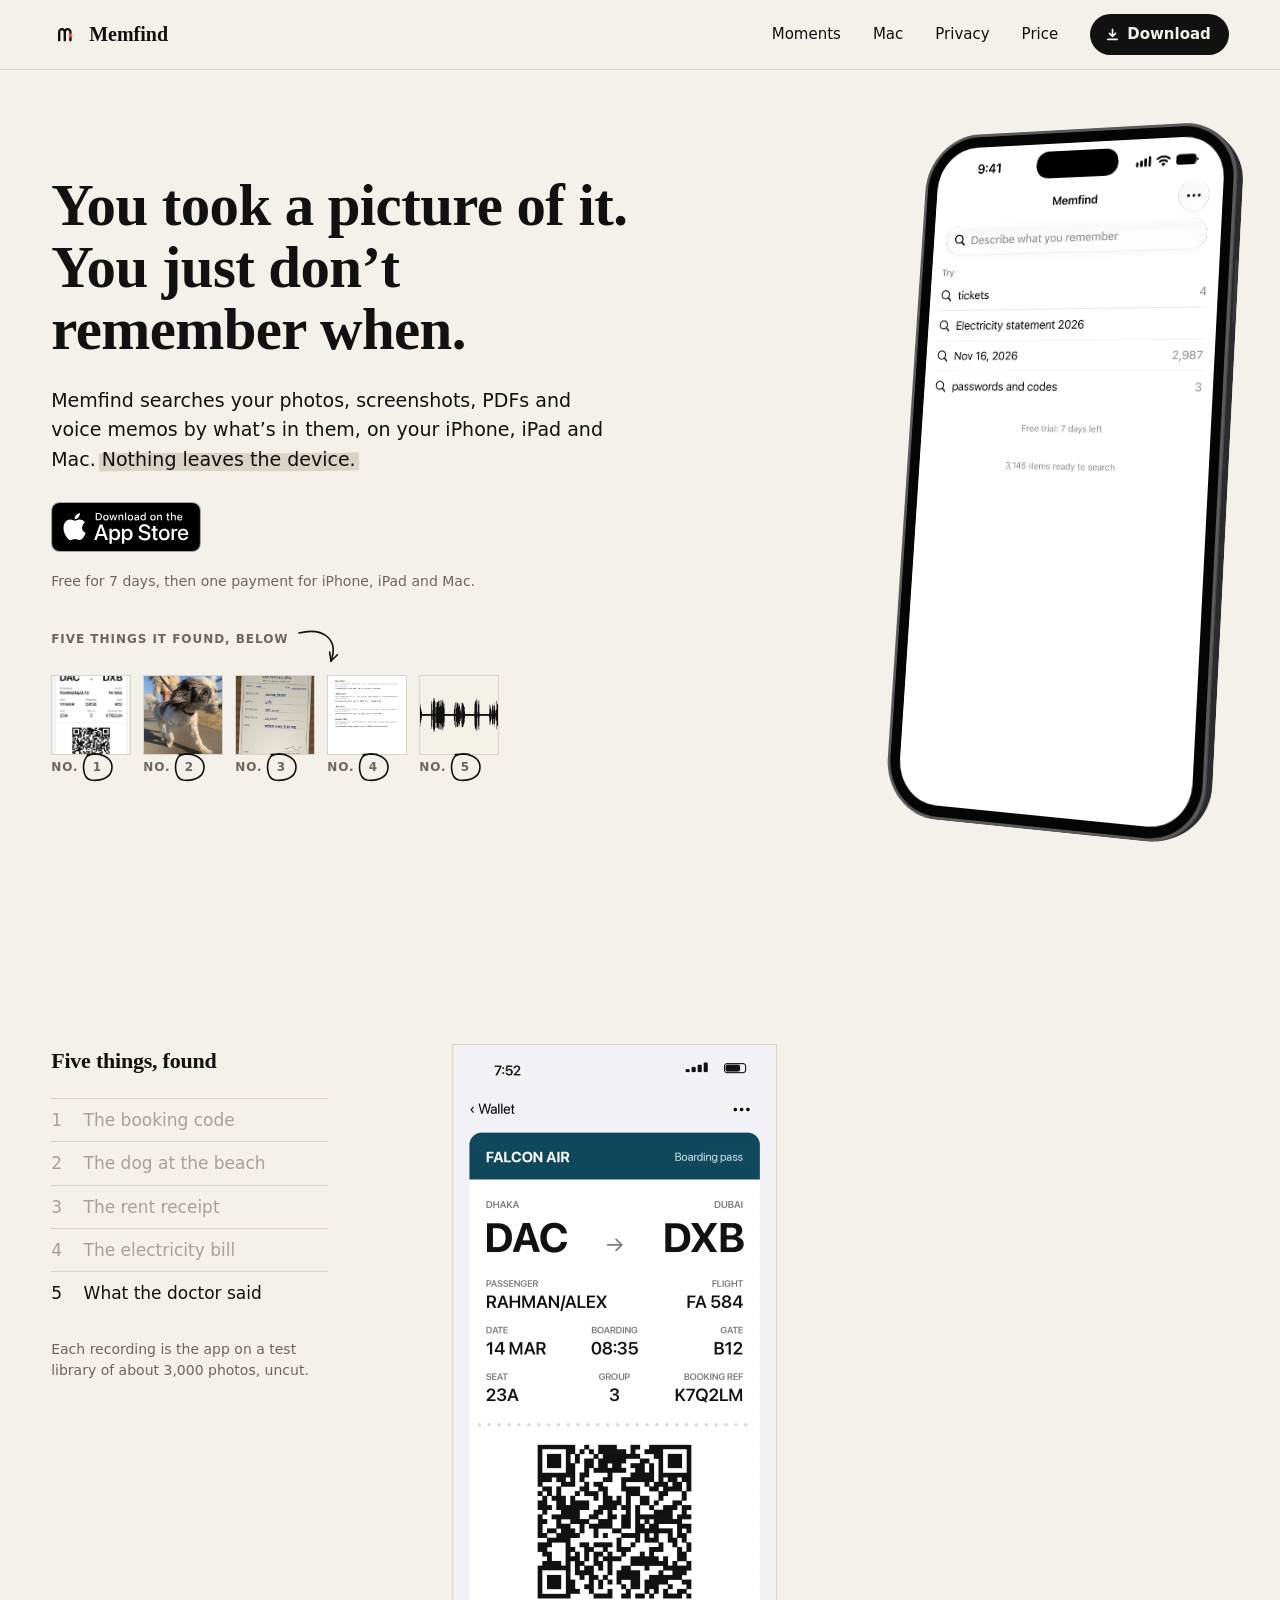
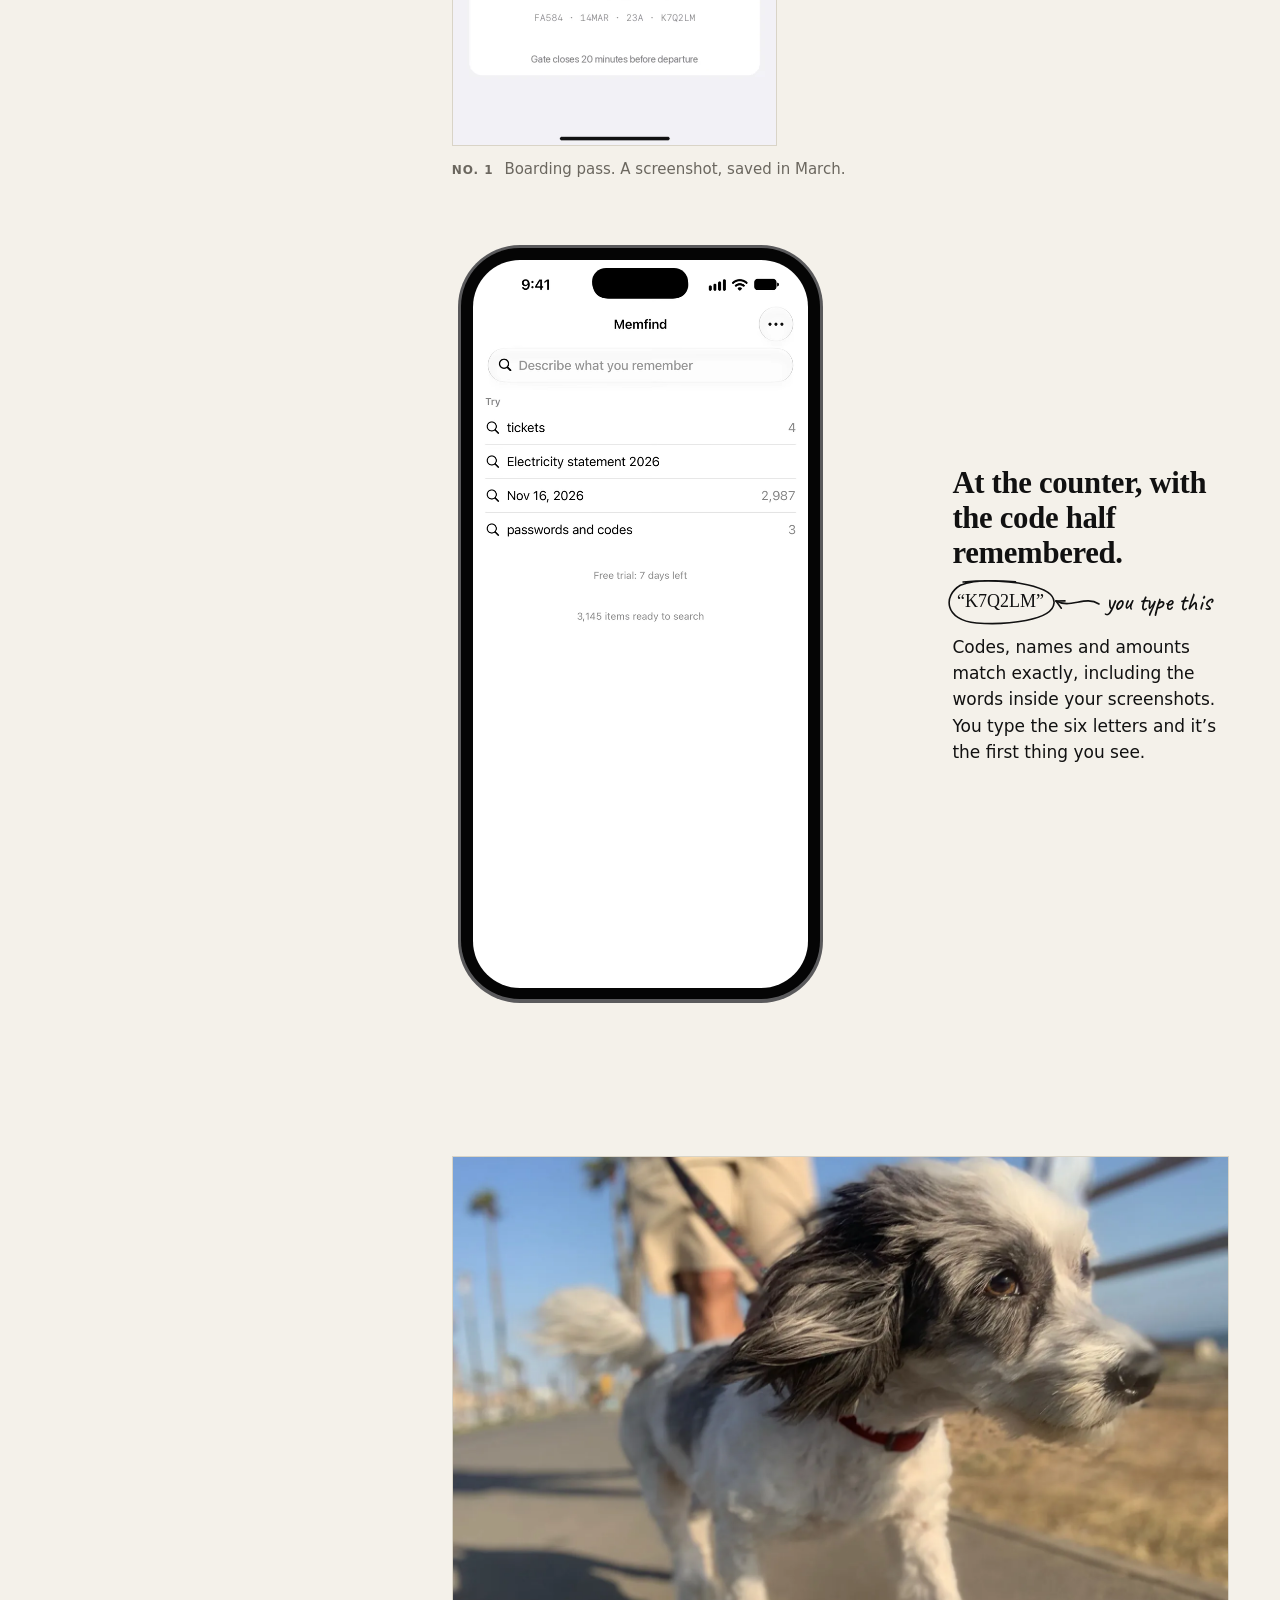
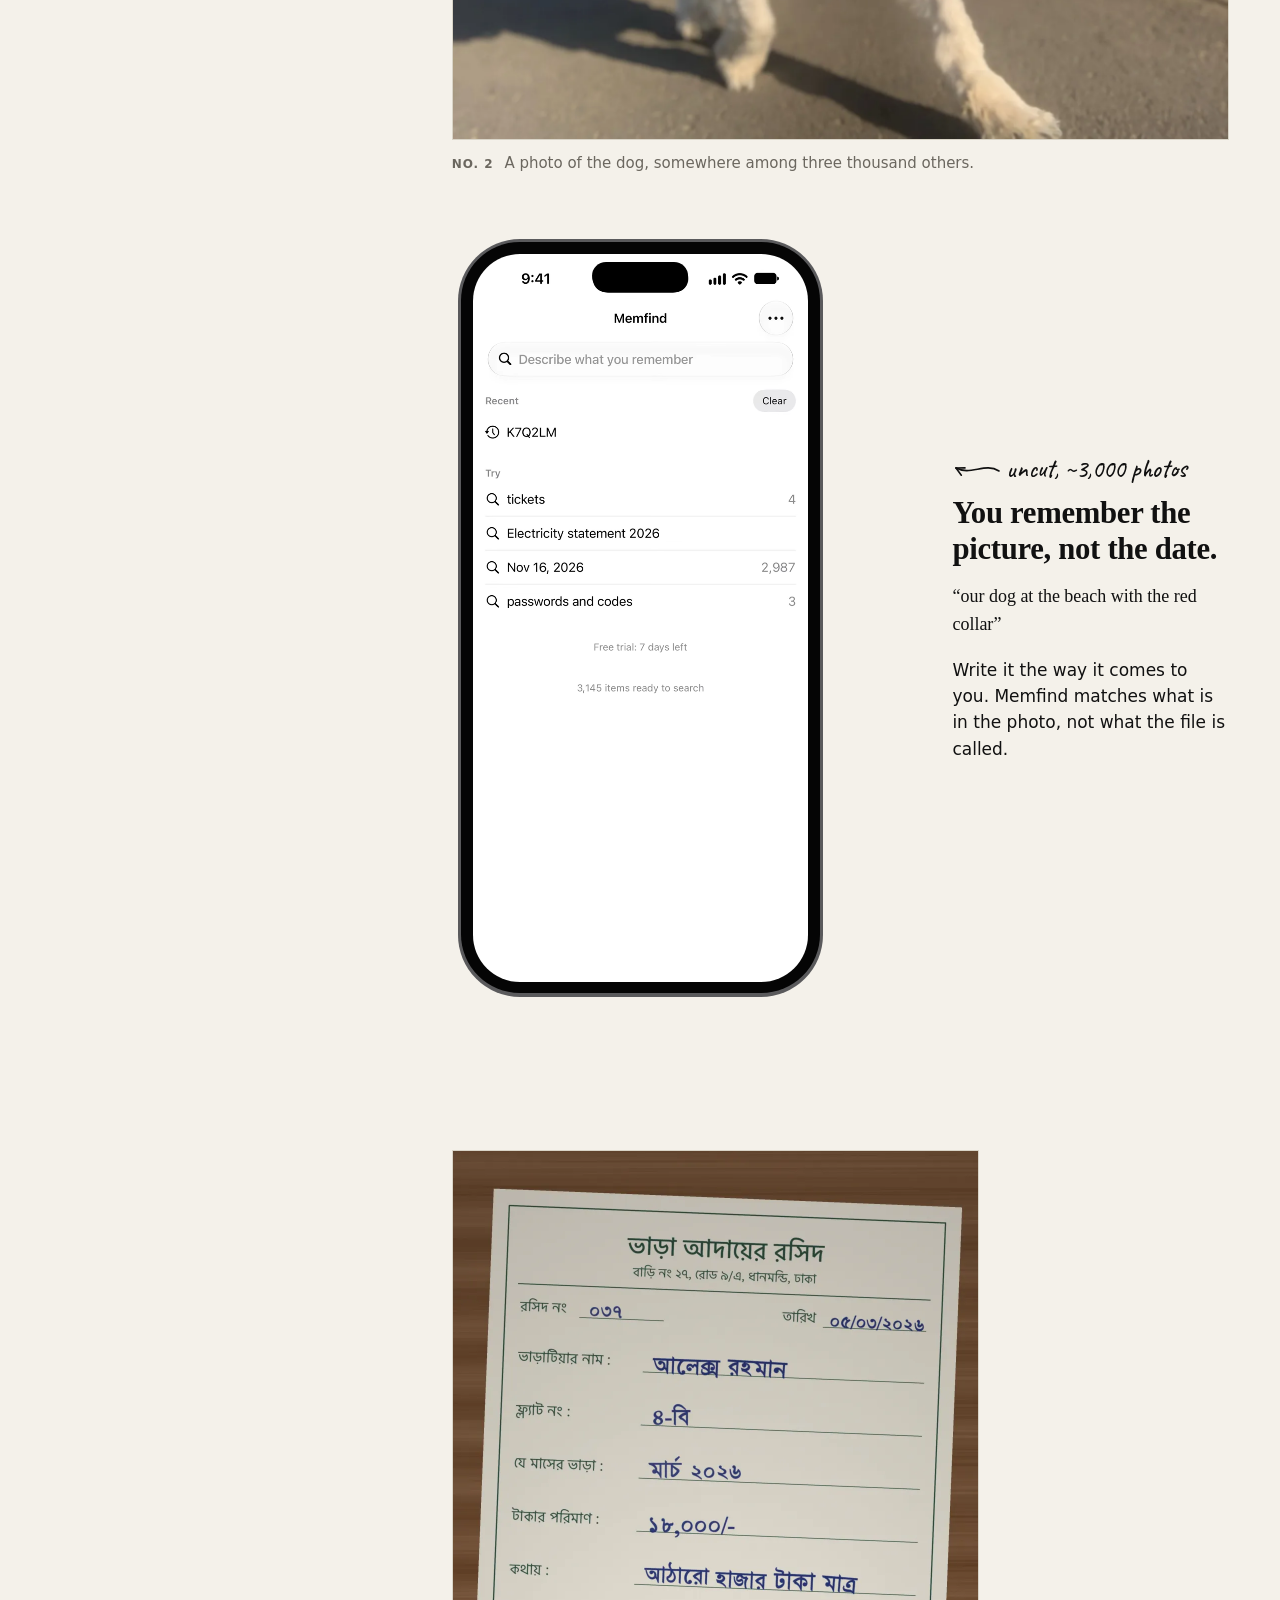
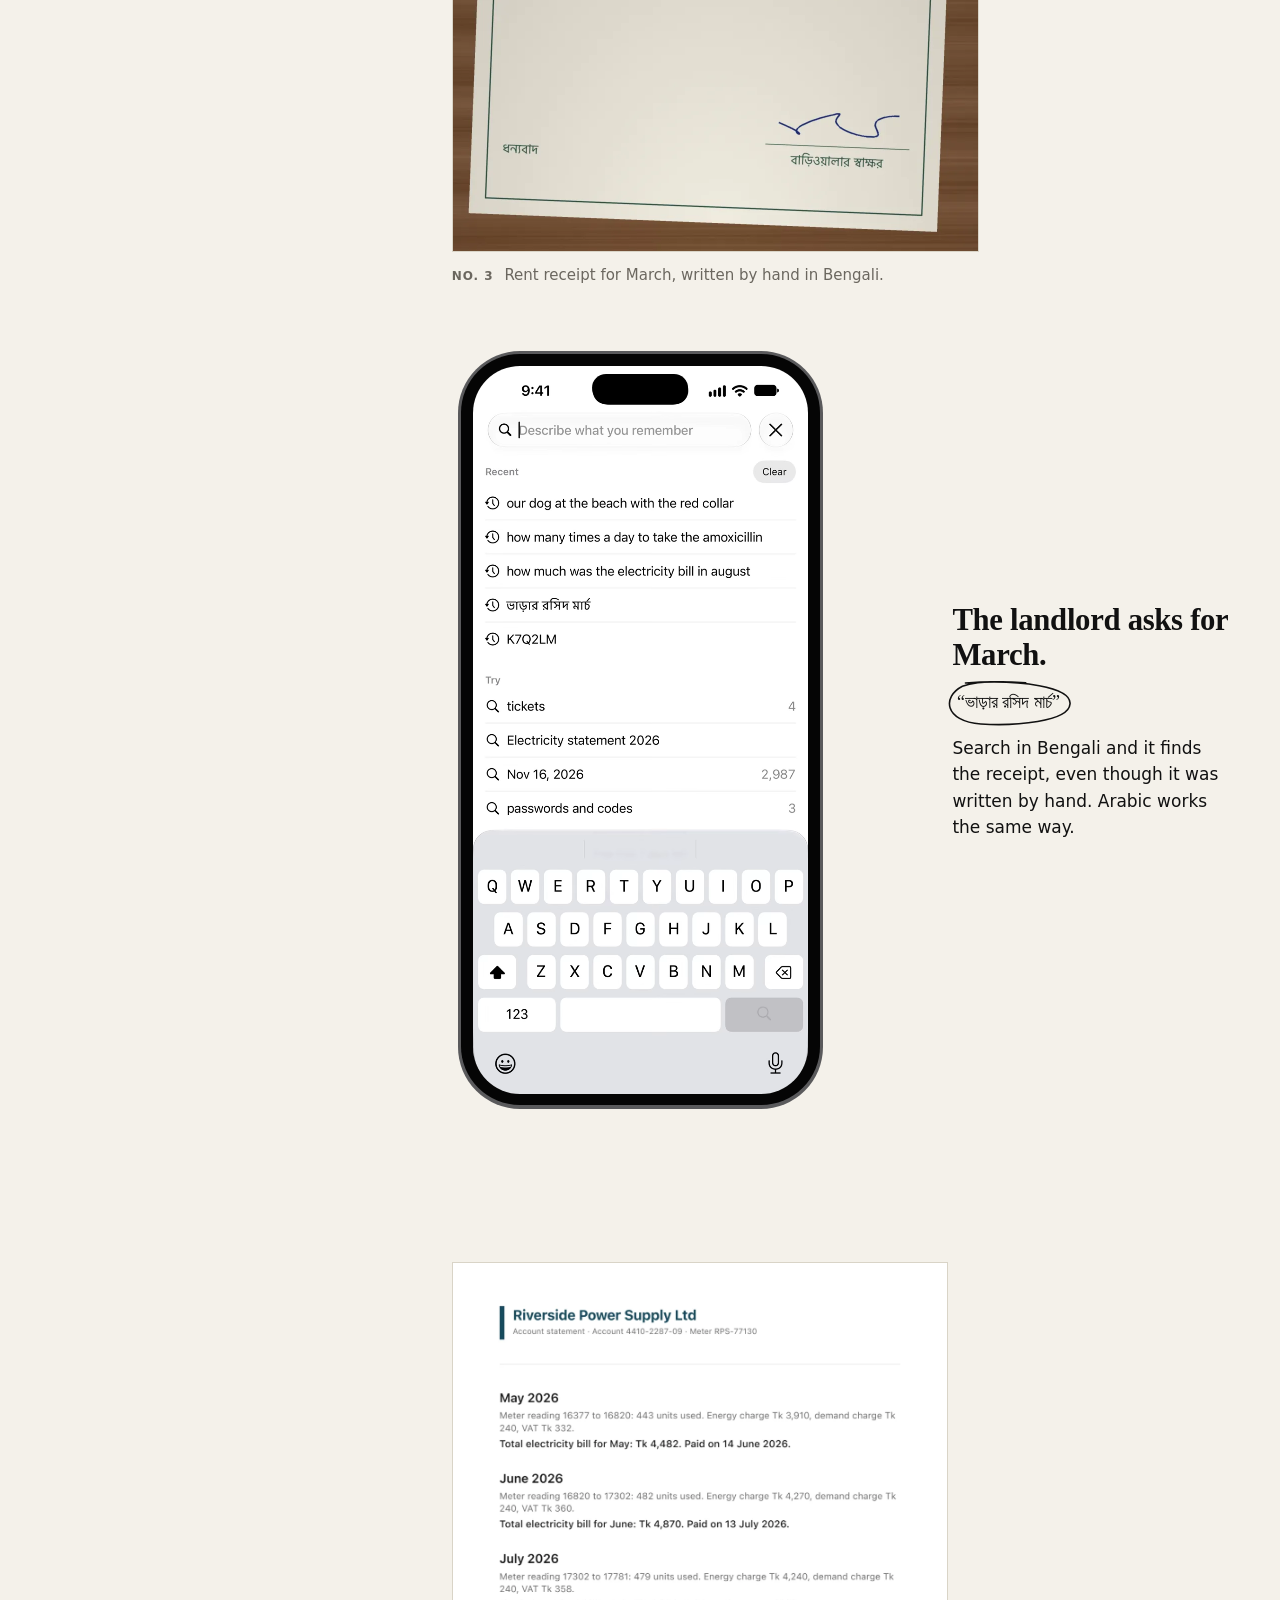
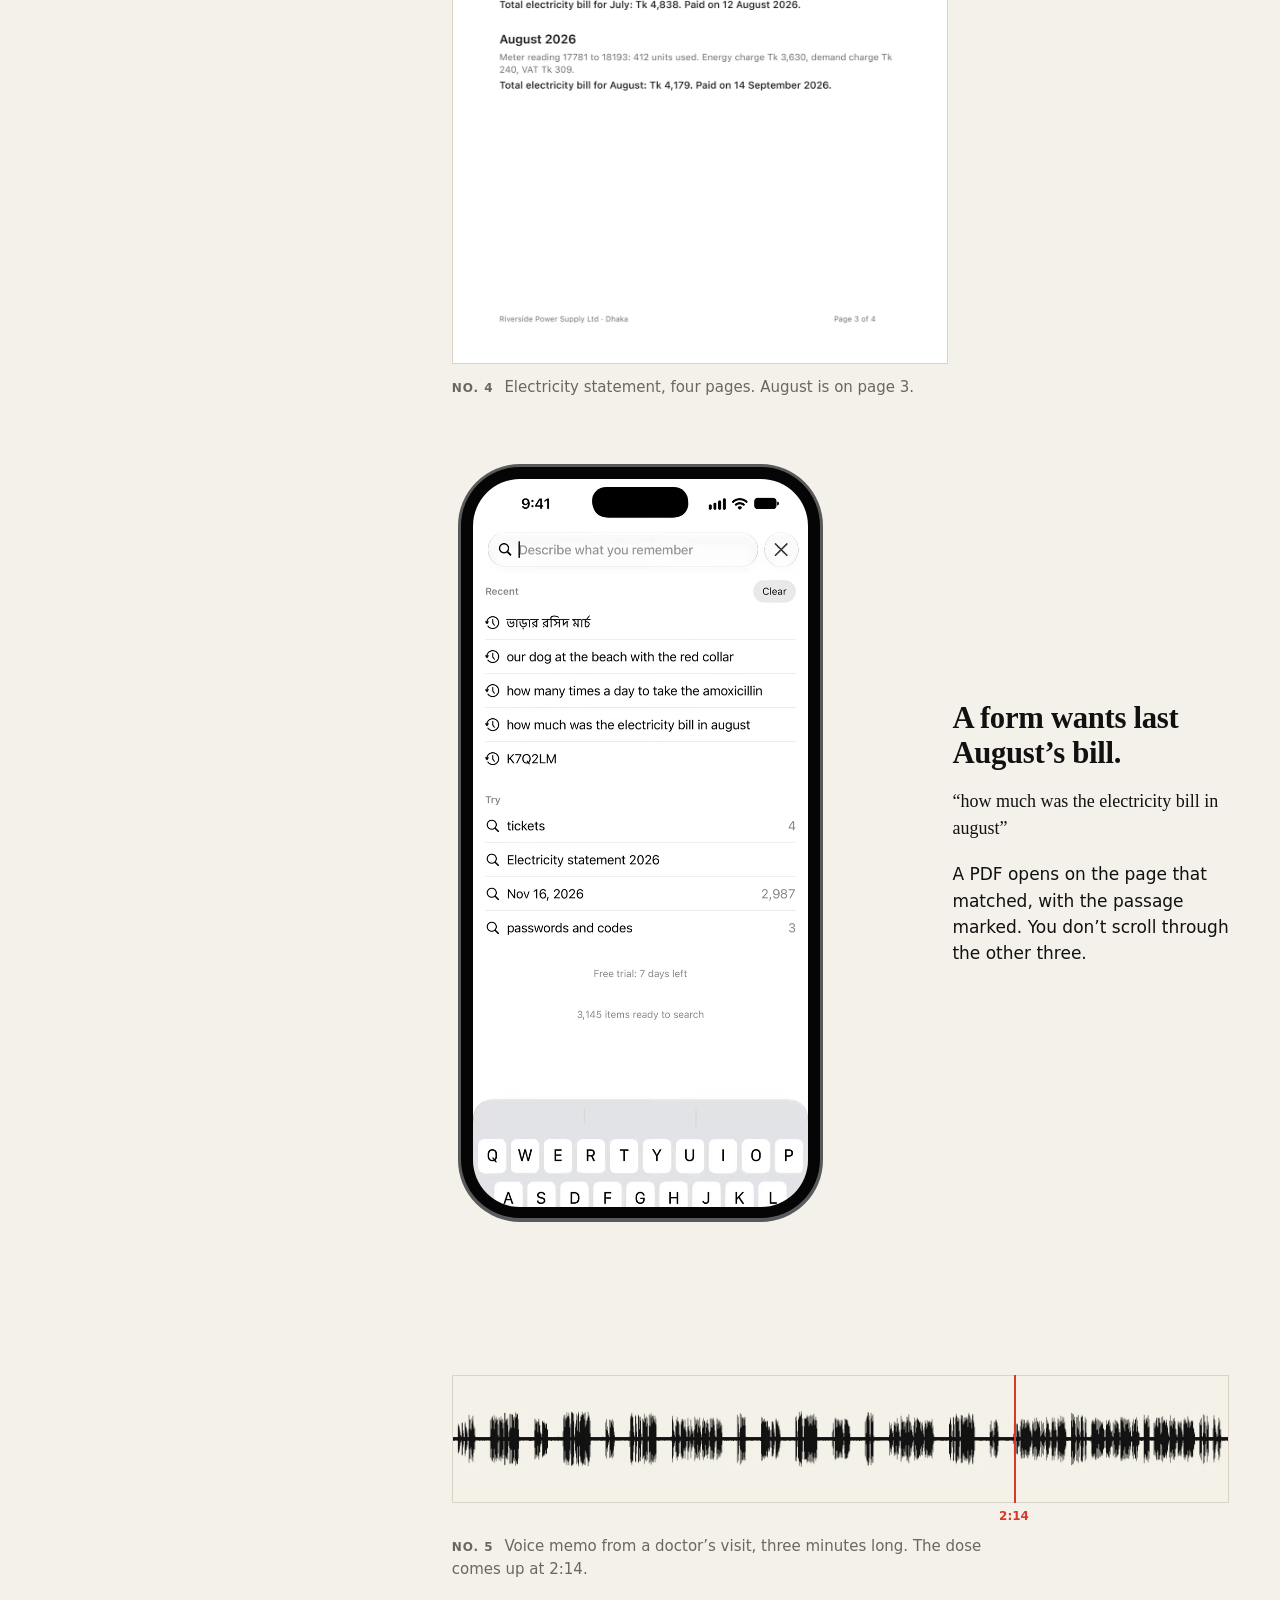
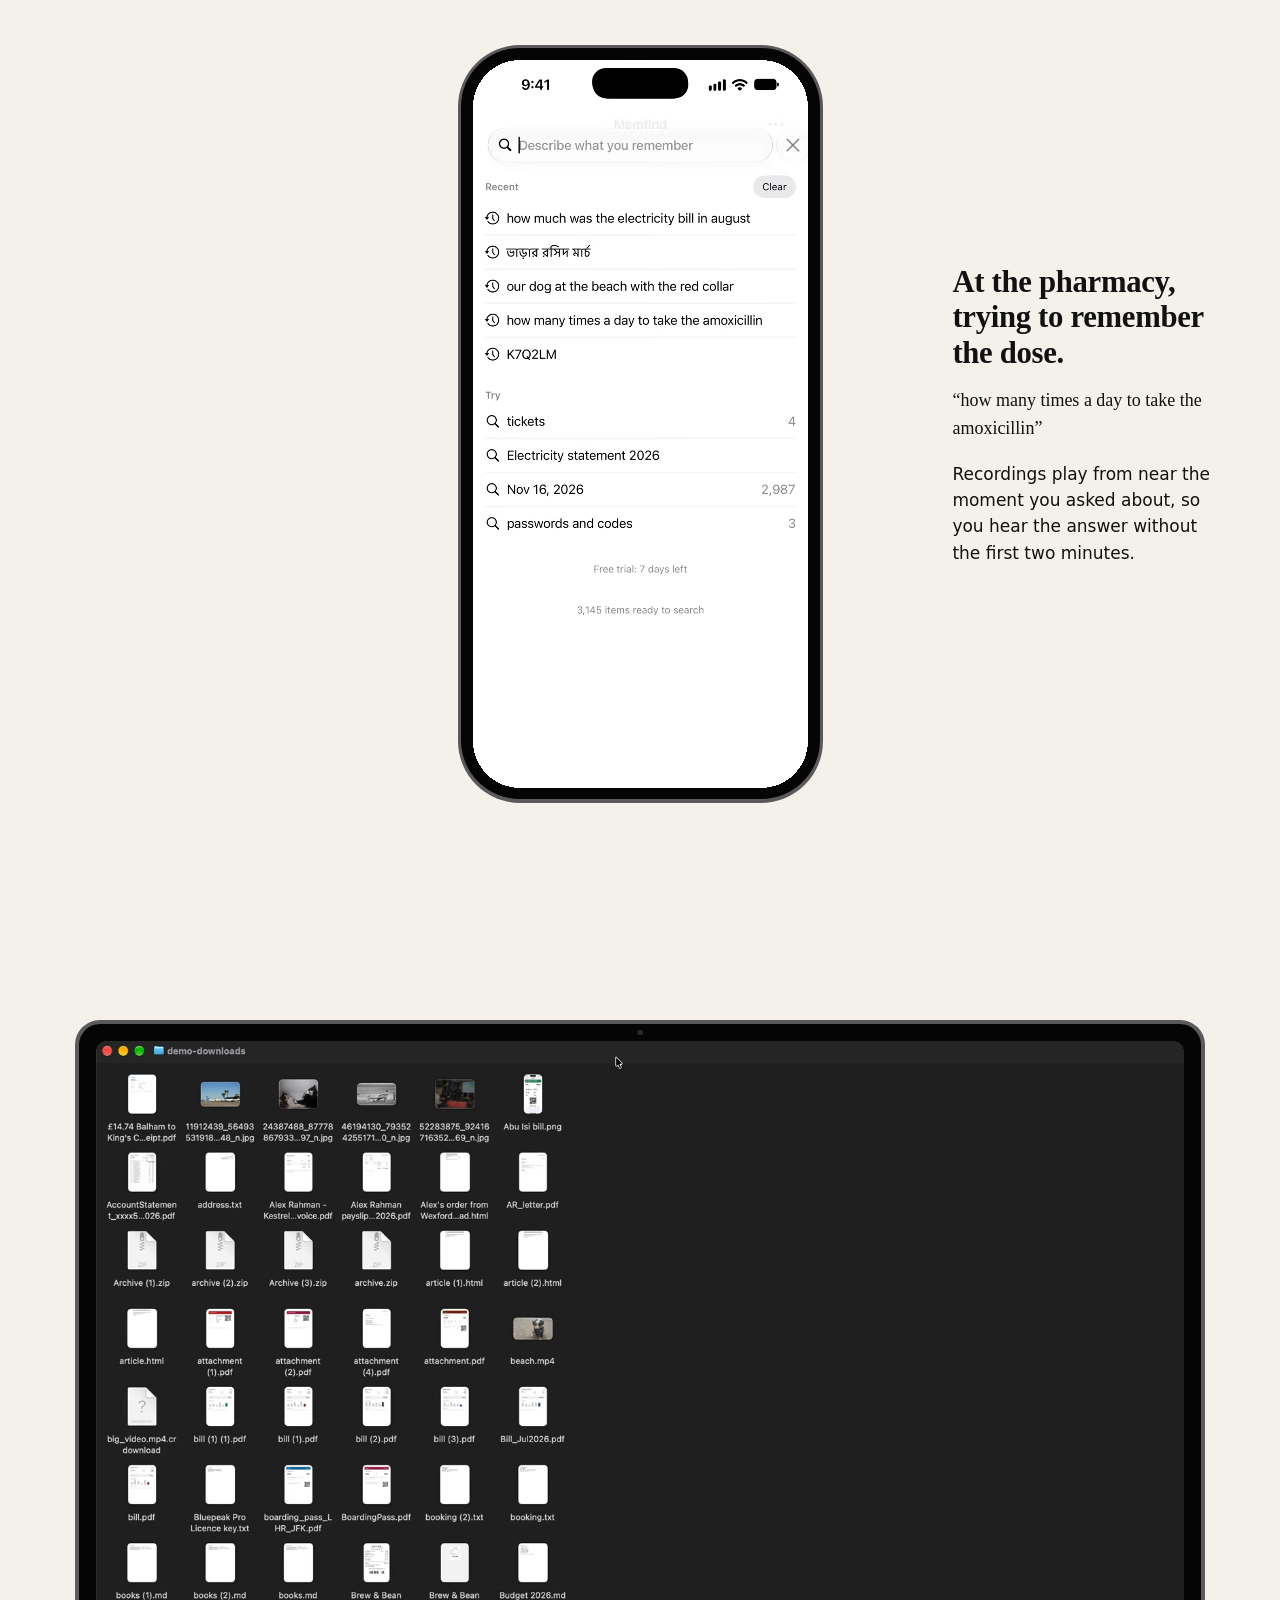
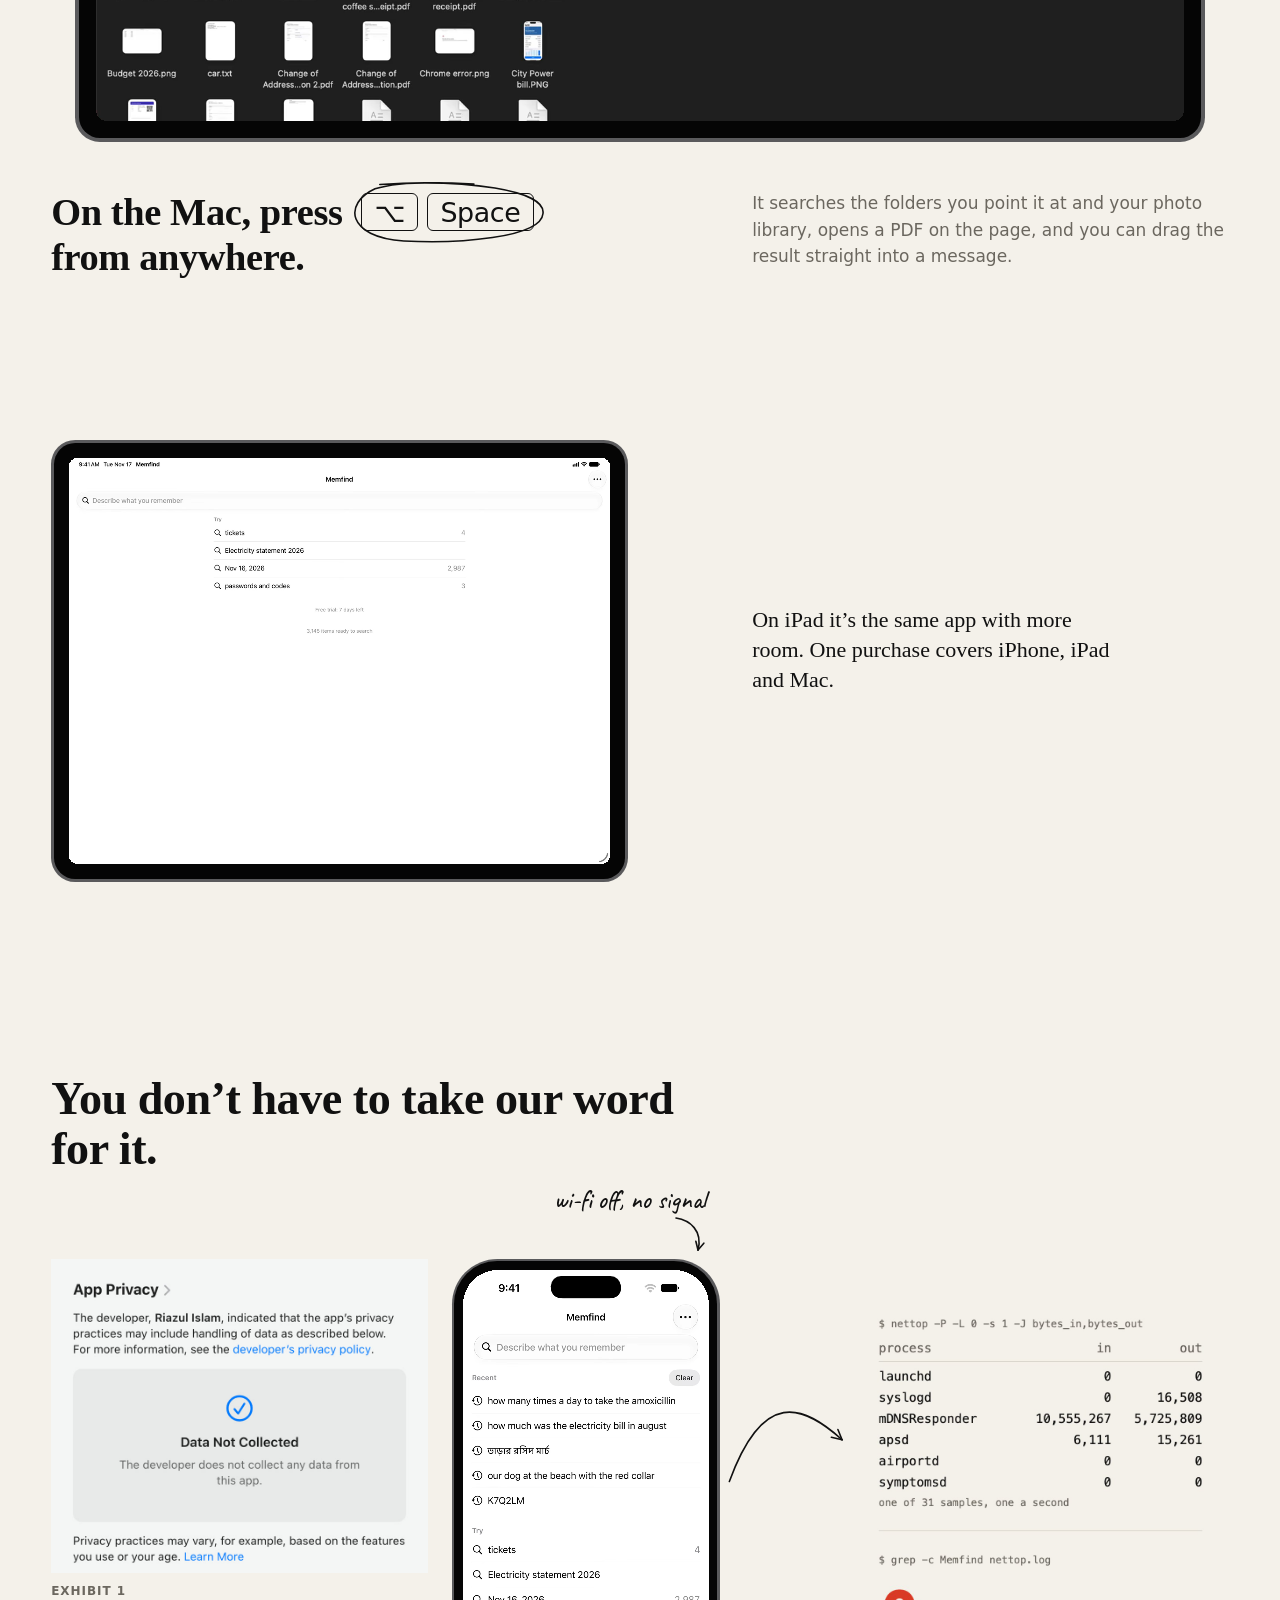
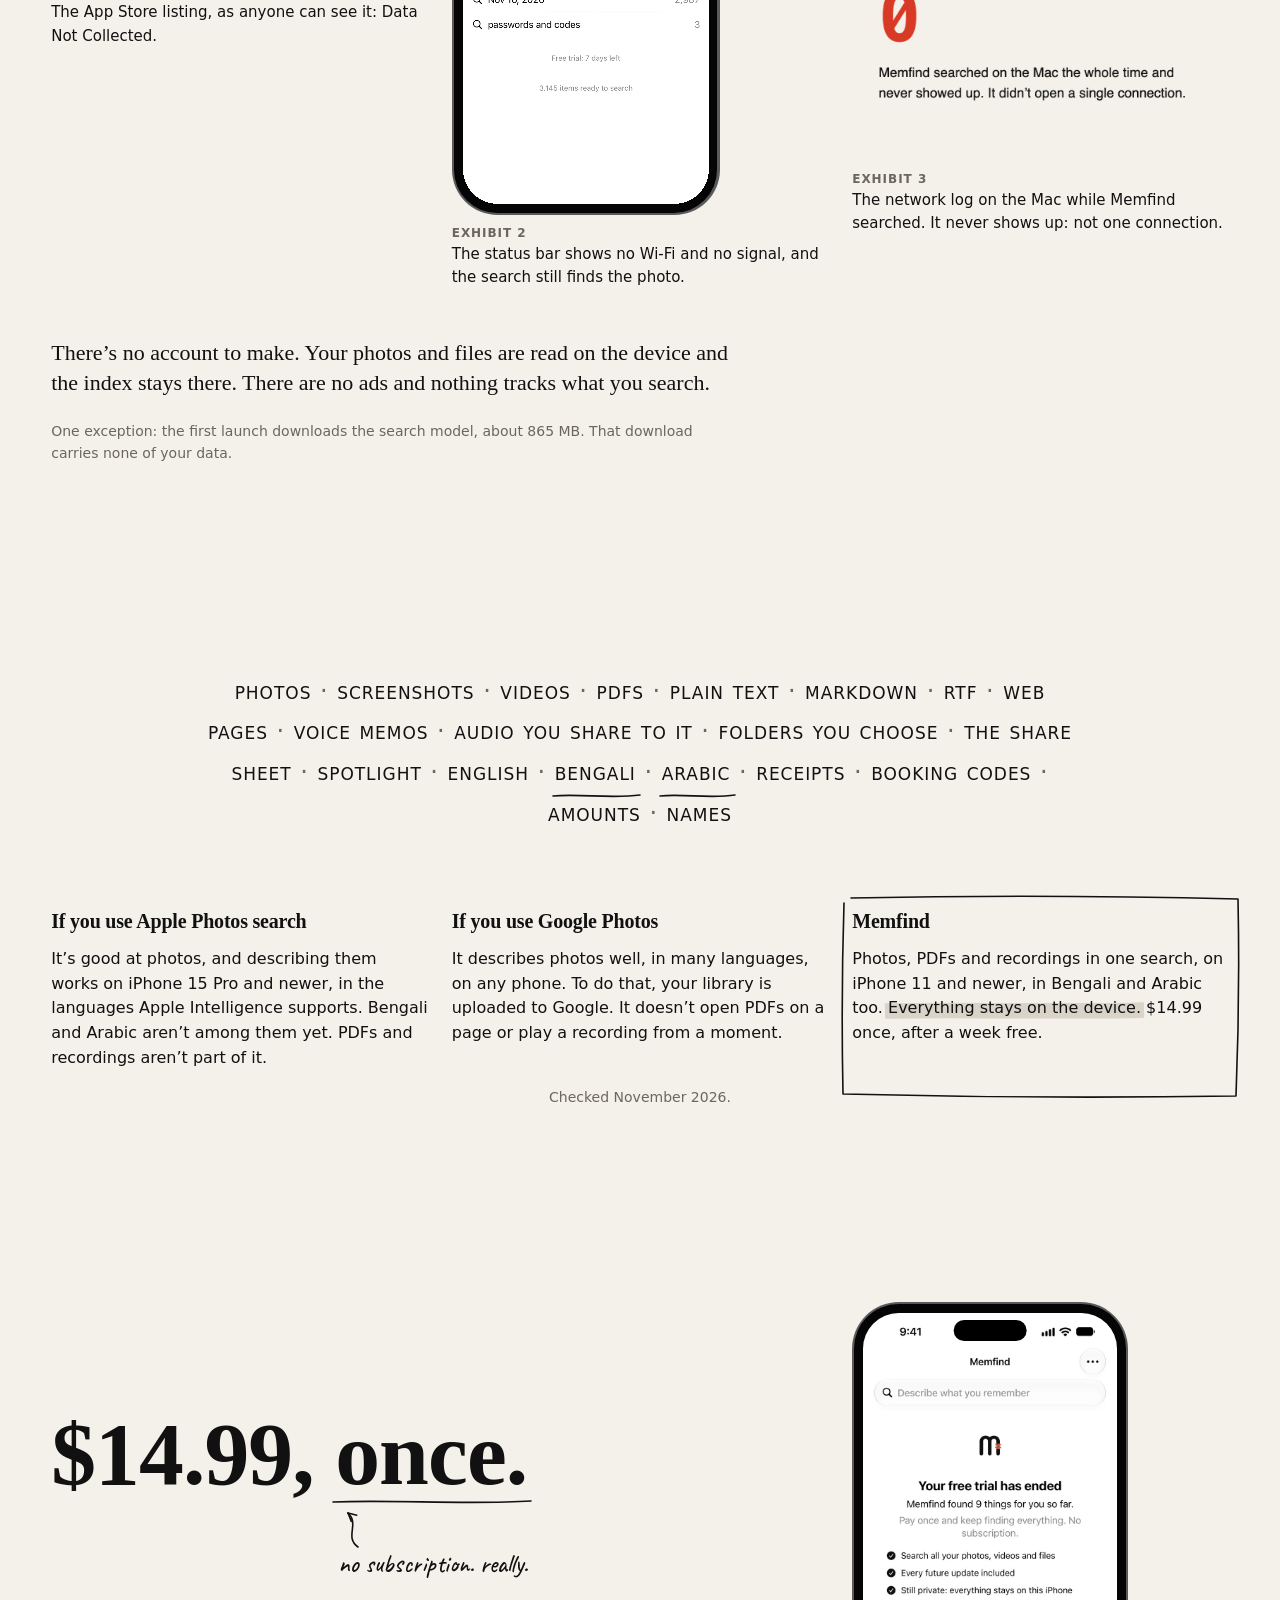
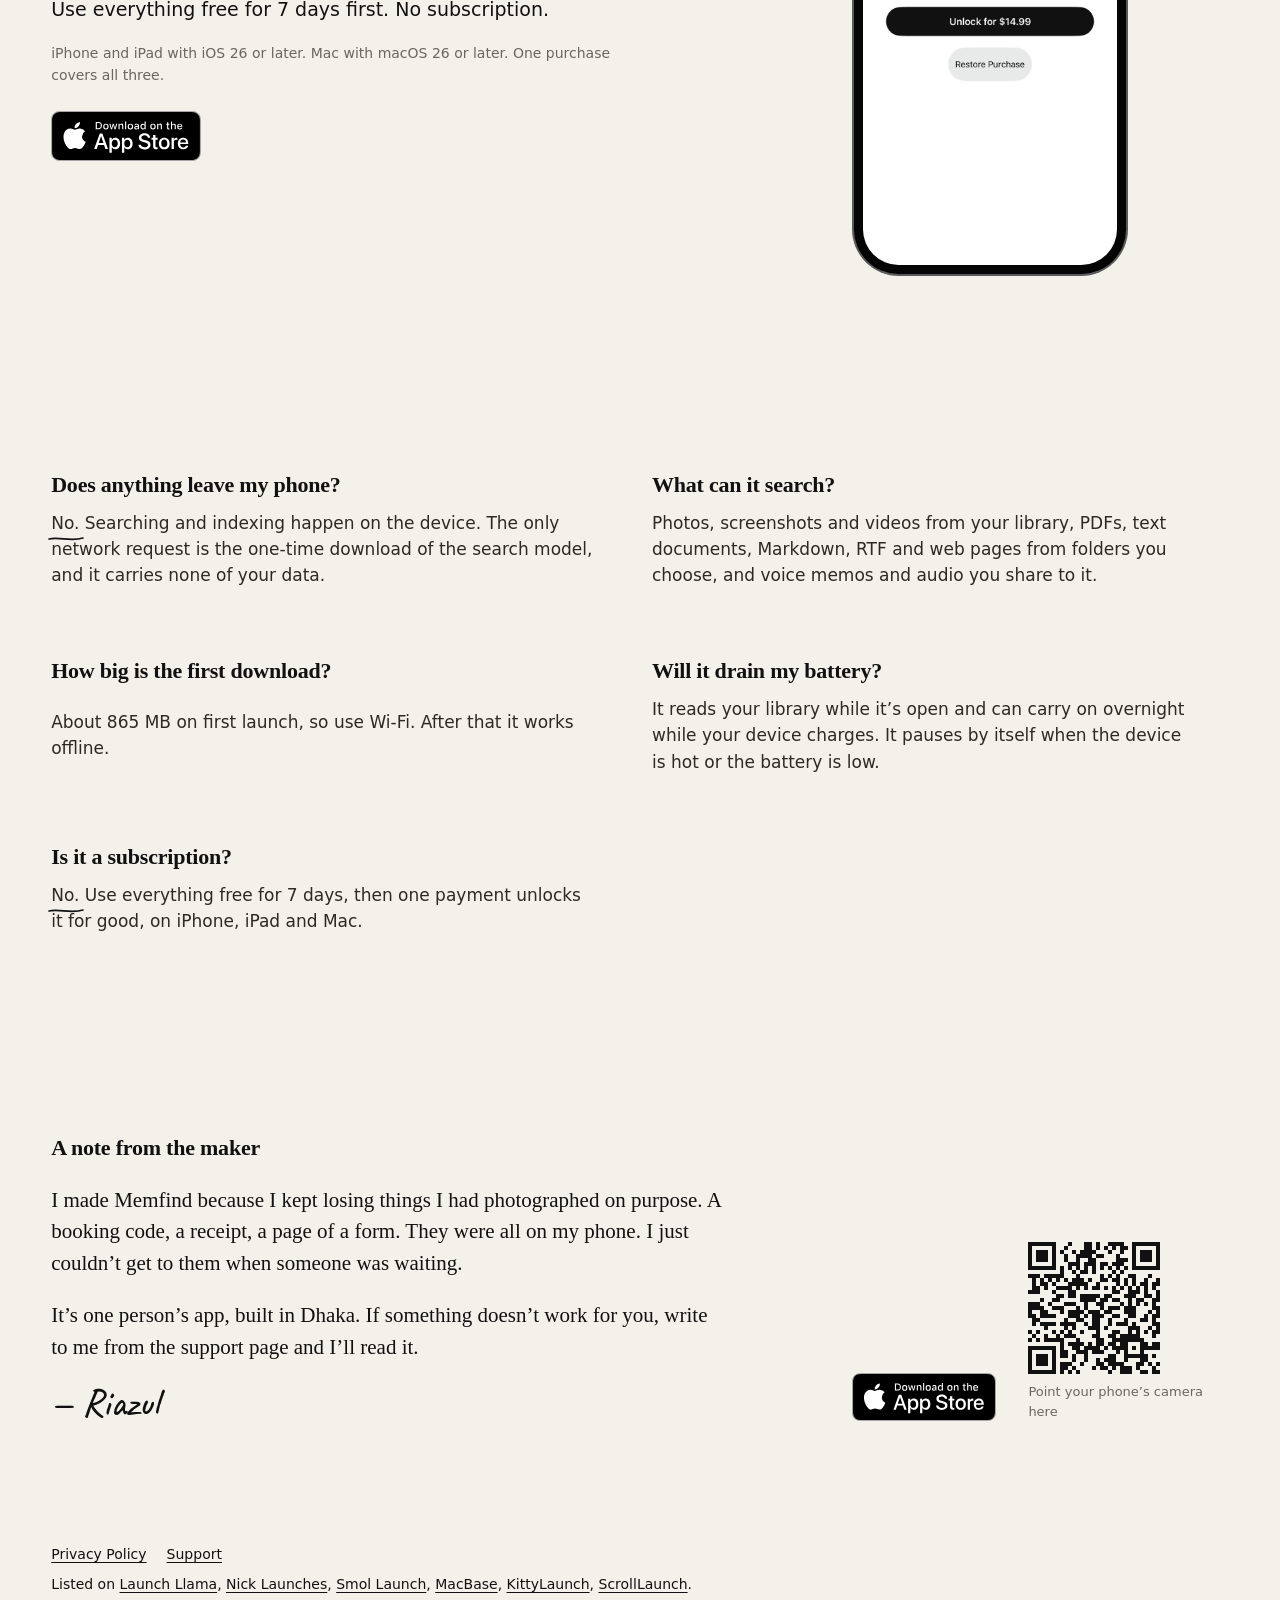
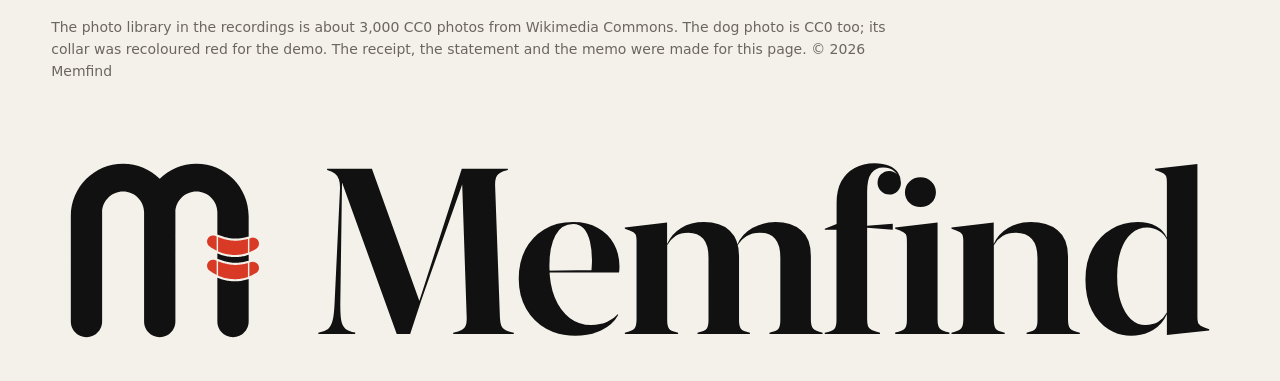
==== commit 1d946c8a: "feat: owner opt-out from site analytics via ?va=off" ====
--- a/index.html
+++ b/index.html
@@ -36,7 +36,7 @@
 <link rel="alternate" type="text/plain" title="LLM summary" href="/llms.txt">
 <link rel="preload" href="./fonts/caveat-500-latin.woff2" as="font" type="font/woff2" crossorigin>
 <script type="application/ld+json">{"@context":"https://schema.org","@graph":[{"@type":"Organization","@id":"https://getmemfind.com/#org","name":"Memfind","url":"https://getmemfind.com/","logo":"https://getmemfind.com/icon-512.png","email":"memfind.app@gmail.com","sameAs":["https://apps.apple.com/app/id6825525742","https://www.youtube.com/@Memfind"]},{"@type":"WebSite","@id":"https://getmemfind.com/#website","name":"Memfind","url":"https://getmemfind.com/","inLanguage":"en","publisher":{"@id":"https://getmemfind.com/#org"}},{"@type":"SoftwareApplication","@id":"https://getmemfind.com/#app","name":"Memfind","applicationCategory":"UtilitiesApplication","operatingSystem":"iOS 26, iPadOS 26, macOS 26","description":"Memfind searches your photos, screenshots, videos, PDFs, documents and voice recordings by what is in them, in your own words, on iPhone, iPad and Mac. Everything is indexed and searched on the device; nothing is uploaded.","url":"https://getmemfind.com/","downloadUrl":"https://apps.apple.com/app/id6825525742","installUrl":"https://apps.apple.com/app/id6825525742","image":"https://getmemfind.com/og-image.png","screenshot":"https://getmemfind.com/og-image.png","publisher":{"@id":"https://getmemfind.com/#org"},"offers":{"@type":"Offer","price":"14.99","priceCurrency":"USD","availability":"https://schema.org/InStock","url":"https://apps.apple.com/app/id6825525742","description":"Free for 7 days, then a one-time purchase. No subscription."}},{"@type":"FAQPage","@id":"https://getmemfind.com/#faq","mainEntity":[{"@type":"Question","name":"Does anything leave my phone?","acceptedAnswer":{"@type":"Answer","text":"No. Searching and indexing happen on the device. The only network request is the one-time download of the search model, and it carries none of your data."}},{"@type":"Question","name":"What can it search?","acceptedAnswer":{"@type":"Answer","text":"Photos, screenshots and videos from your library, PDFs, text documents, Markdown, RTF and web pages from folders you choose, and voice memos and audio you share to it."}},{"@type":"Question","name":"How big is the first download?","acceptedAnswer":{"@type":"Answer","text":"About 865 MB on first launch, so use Wi-Fi. After that it works offline."}},{"@type":"Question","name":"Will it drain my battery?","acceptedAnswer":{"@type":"Answer","text":"It reads your library while it’s open and can carry on overnight while your device charges. It pauses by itself when the device is hot or the battery is low."}},{"@type":"Question","name":"Is it a subscription?","acceptedAnswer":{"@type":"Answer","text":"No. Use everything free for 7 days, then one payment unlocks it for good, on iPhone, iPad and Mac."}}]}]}</script>
-  <script type="module" crossorigin src="./assets/index-CO41_Ytg.js"></script>
+  <script type="module" crossorigin src="./assets/index-DsCDd7x_.js"></script>
   <link rel="stylesheet" crossorigin href="./assets/index-Bmx-jG8u.css">
 </head>
 <body>
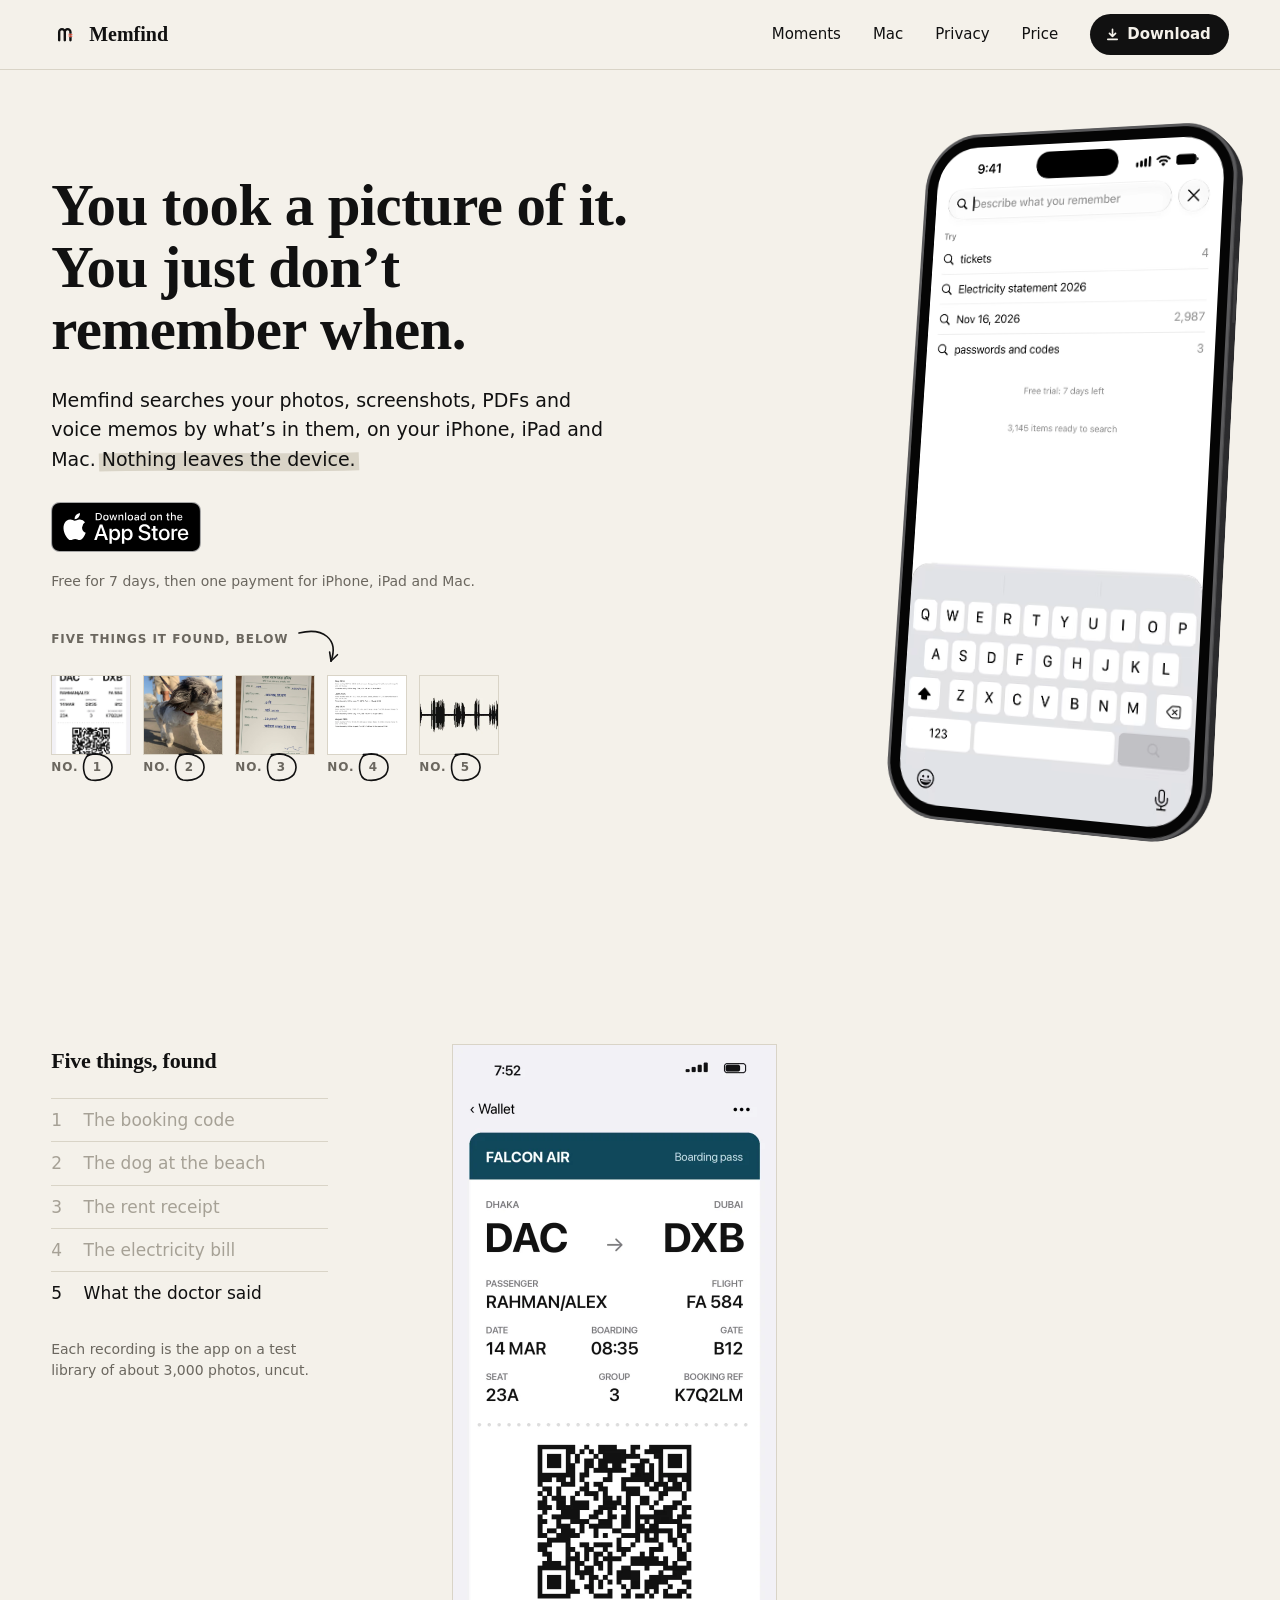
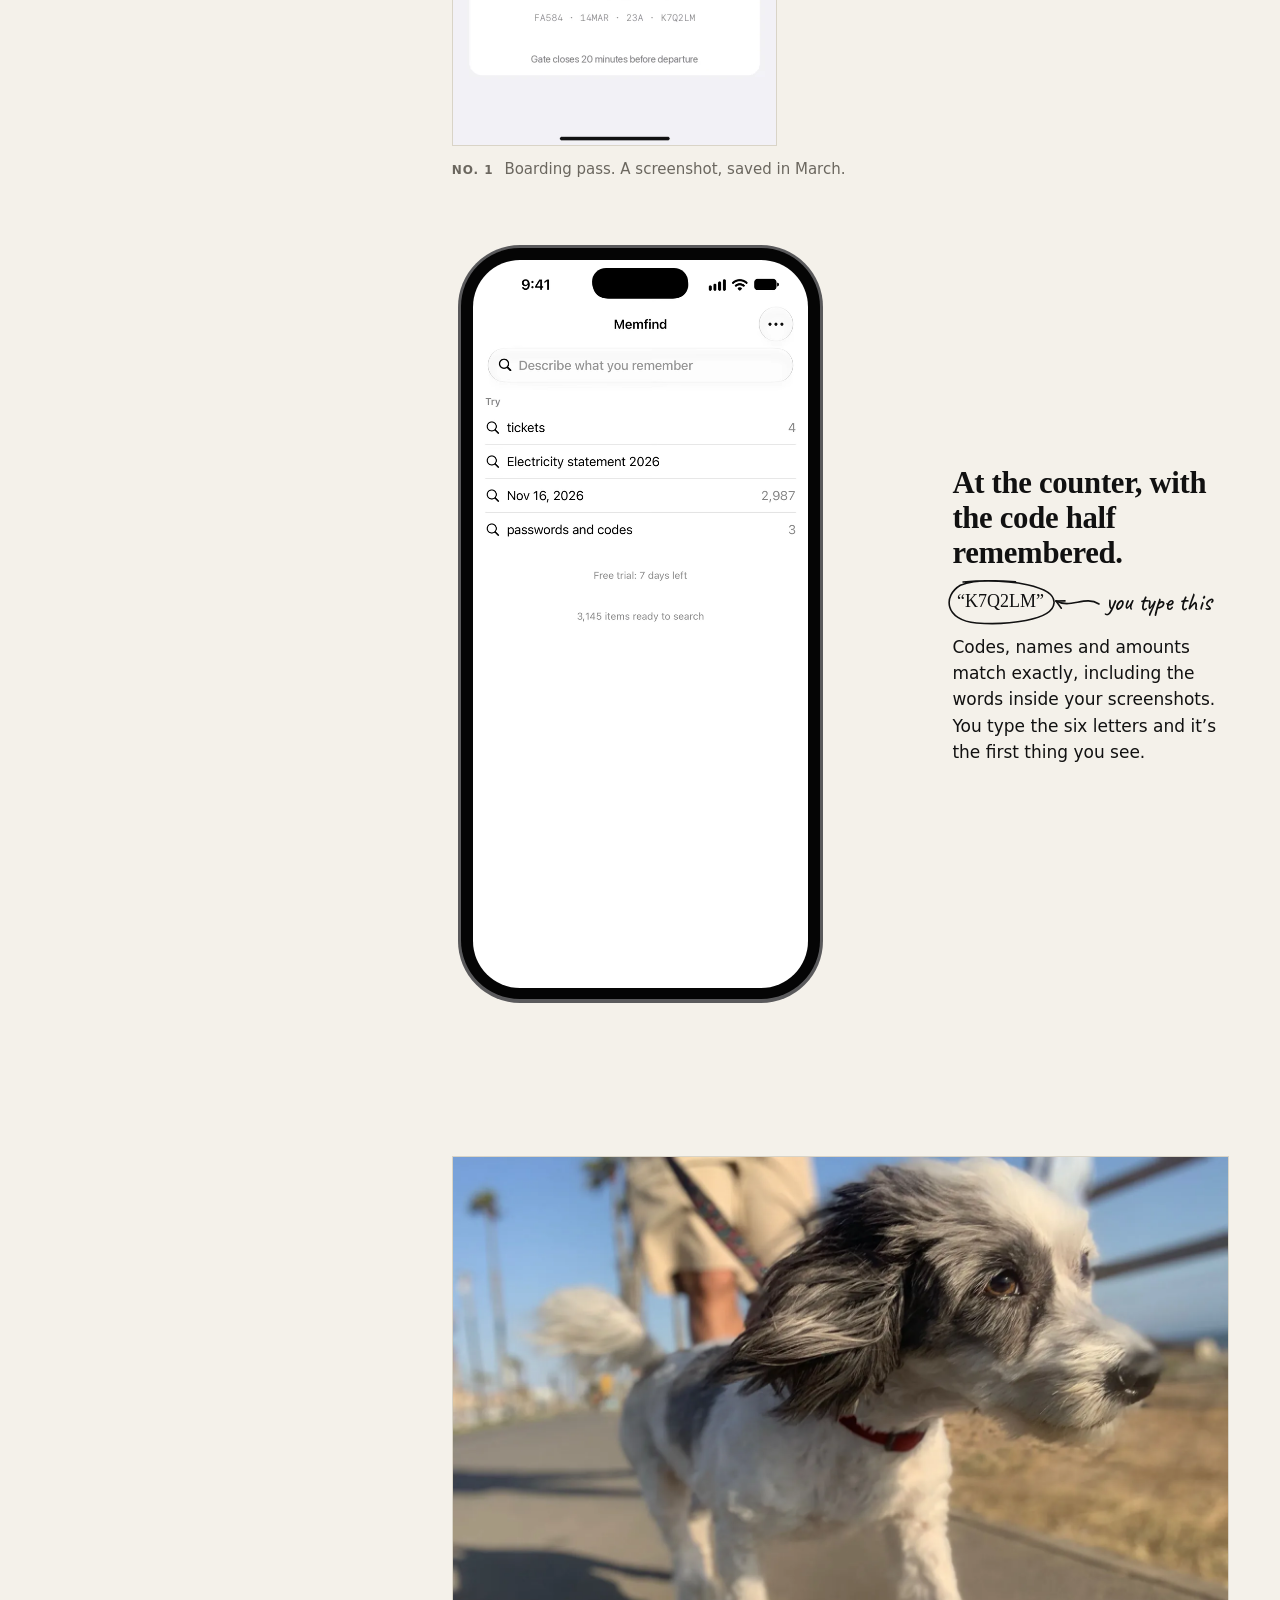
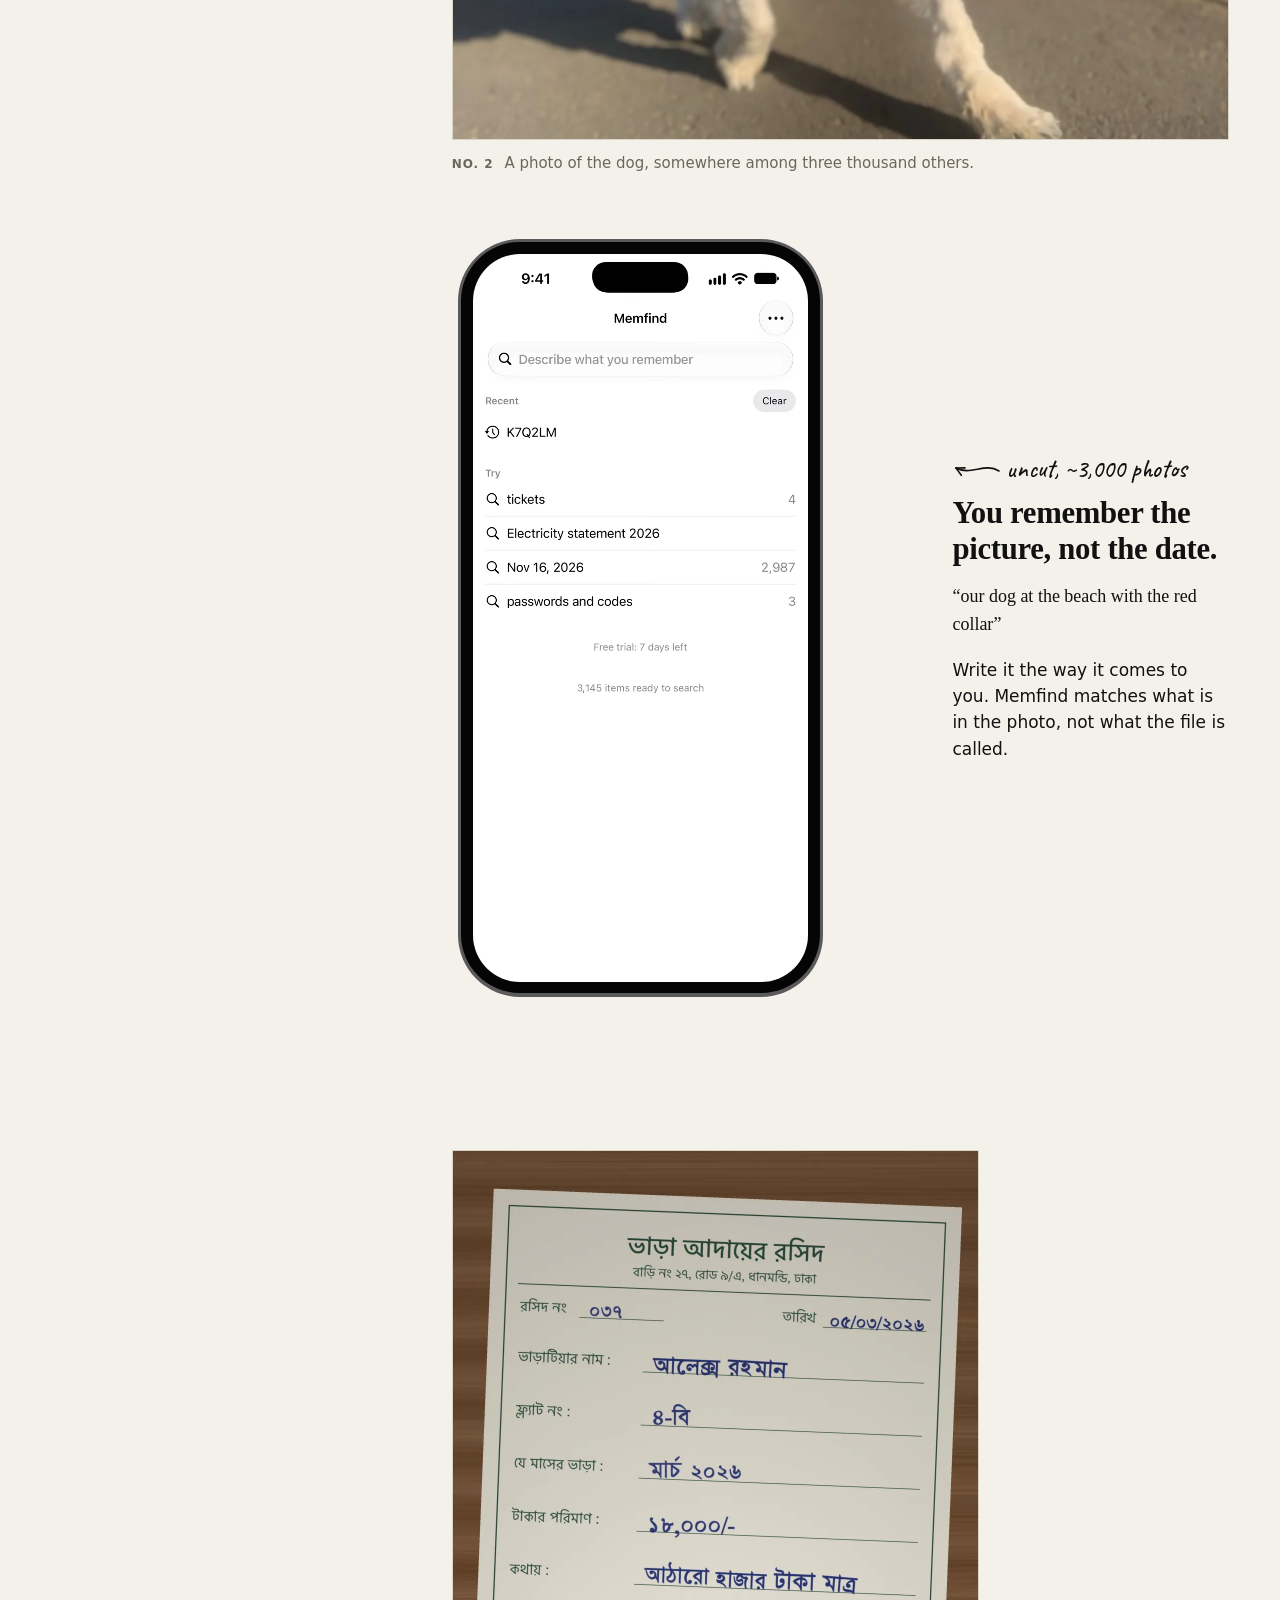
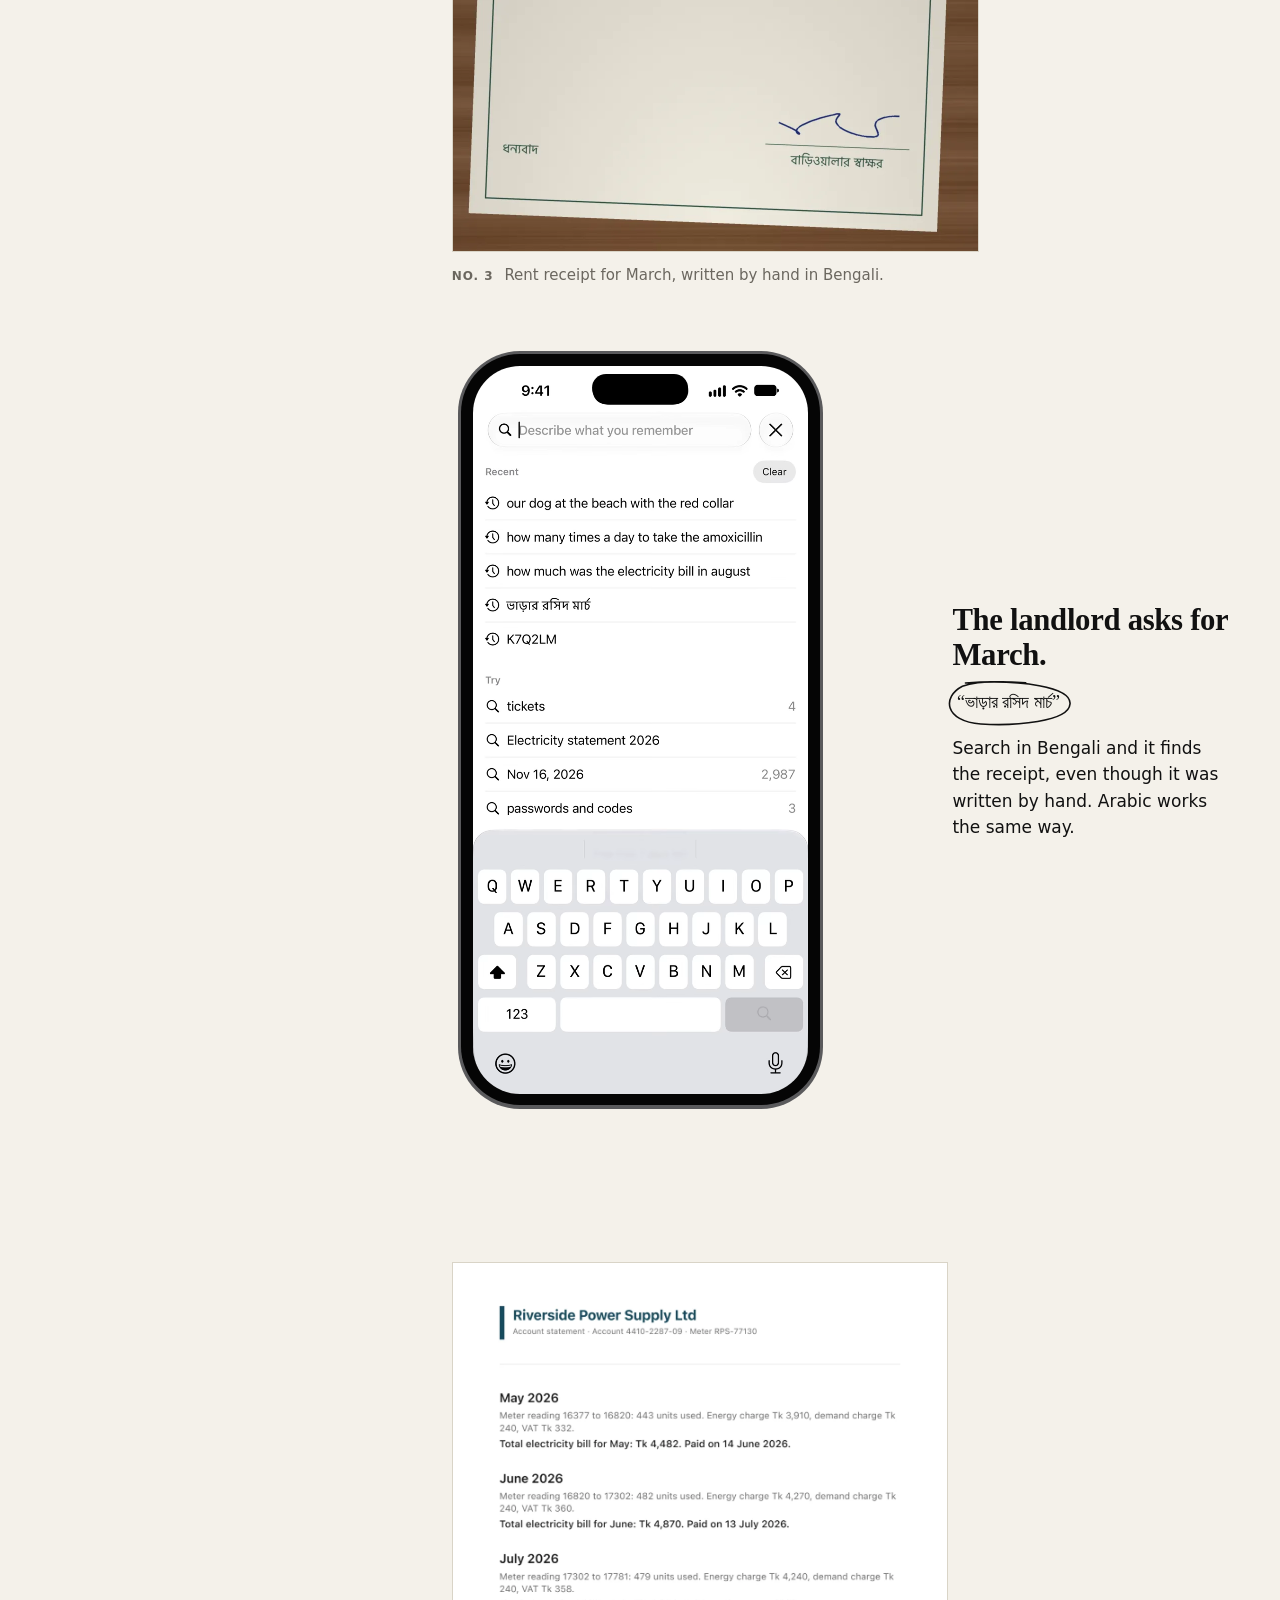
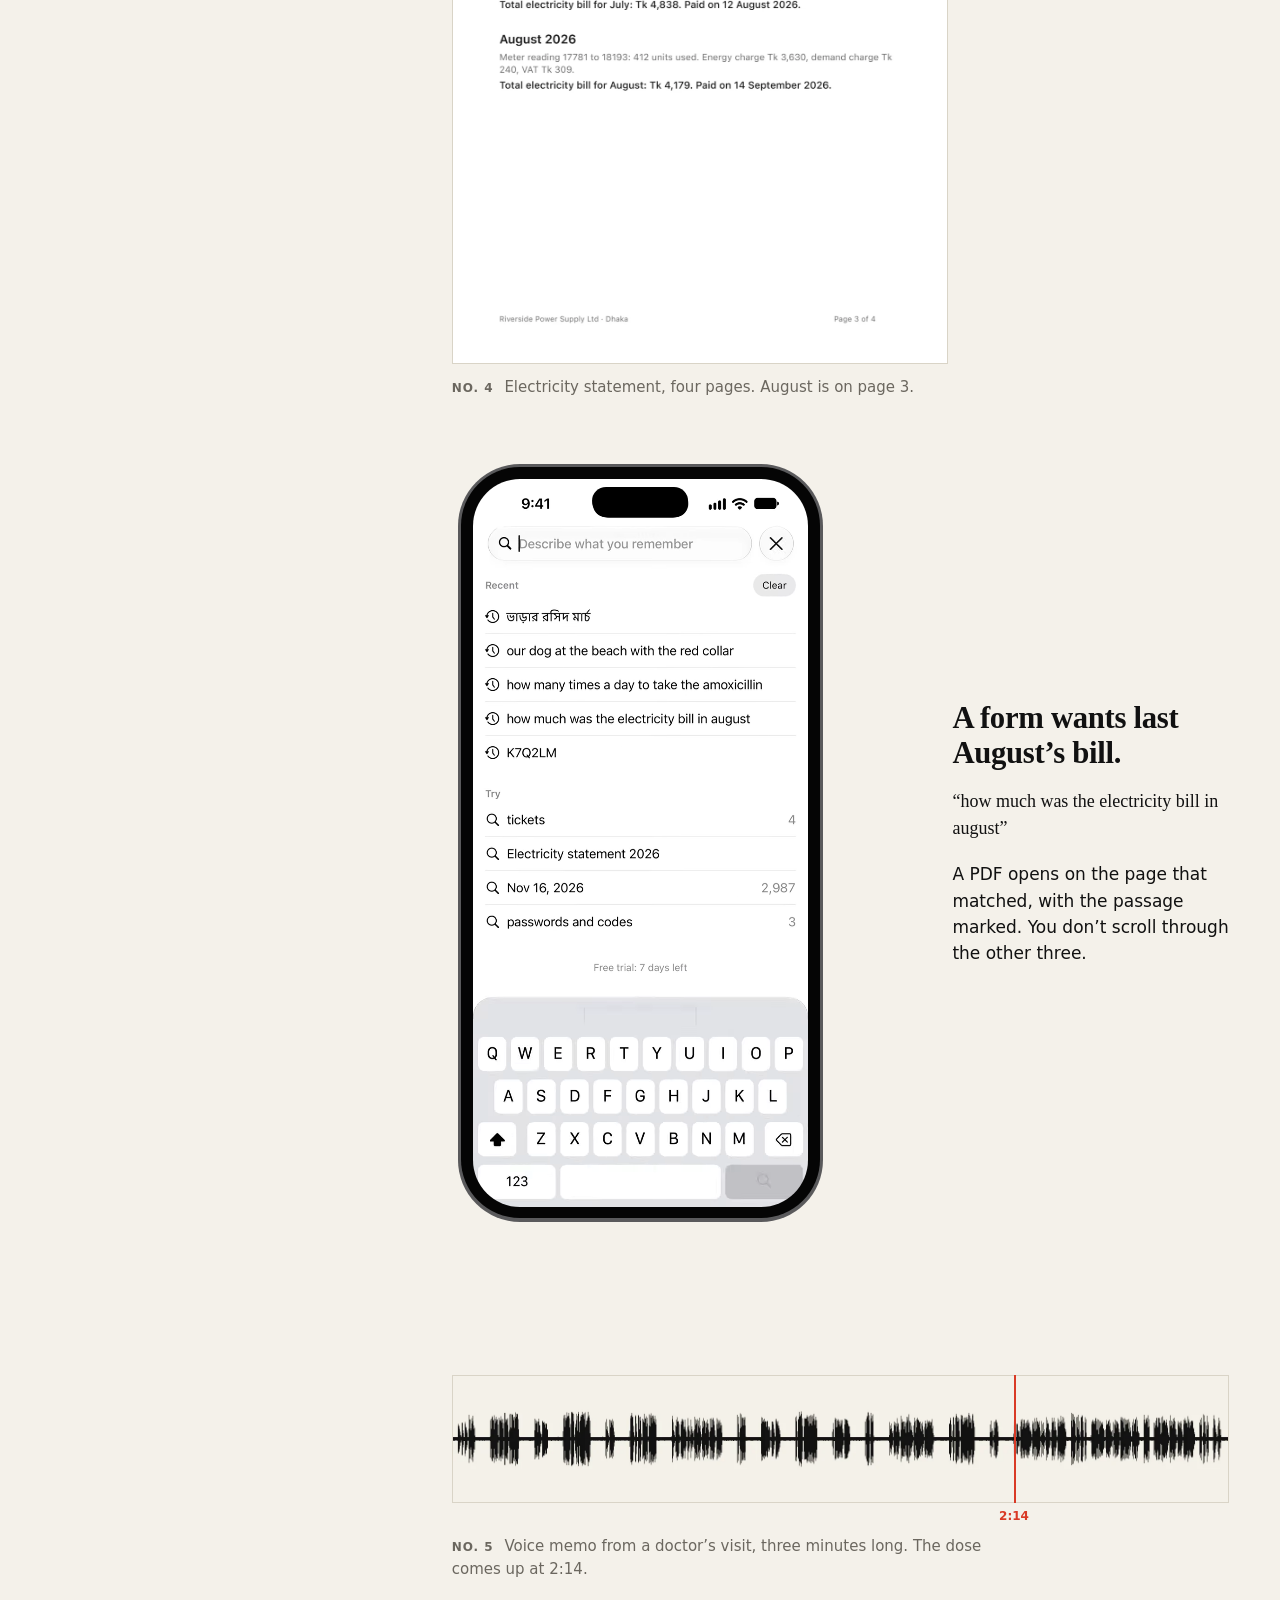
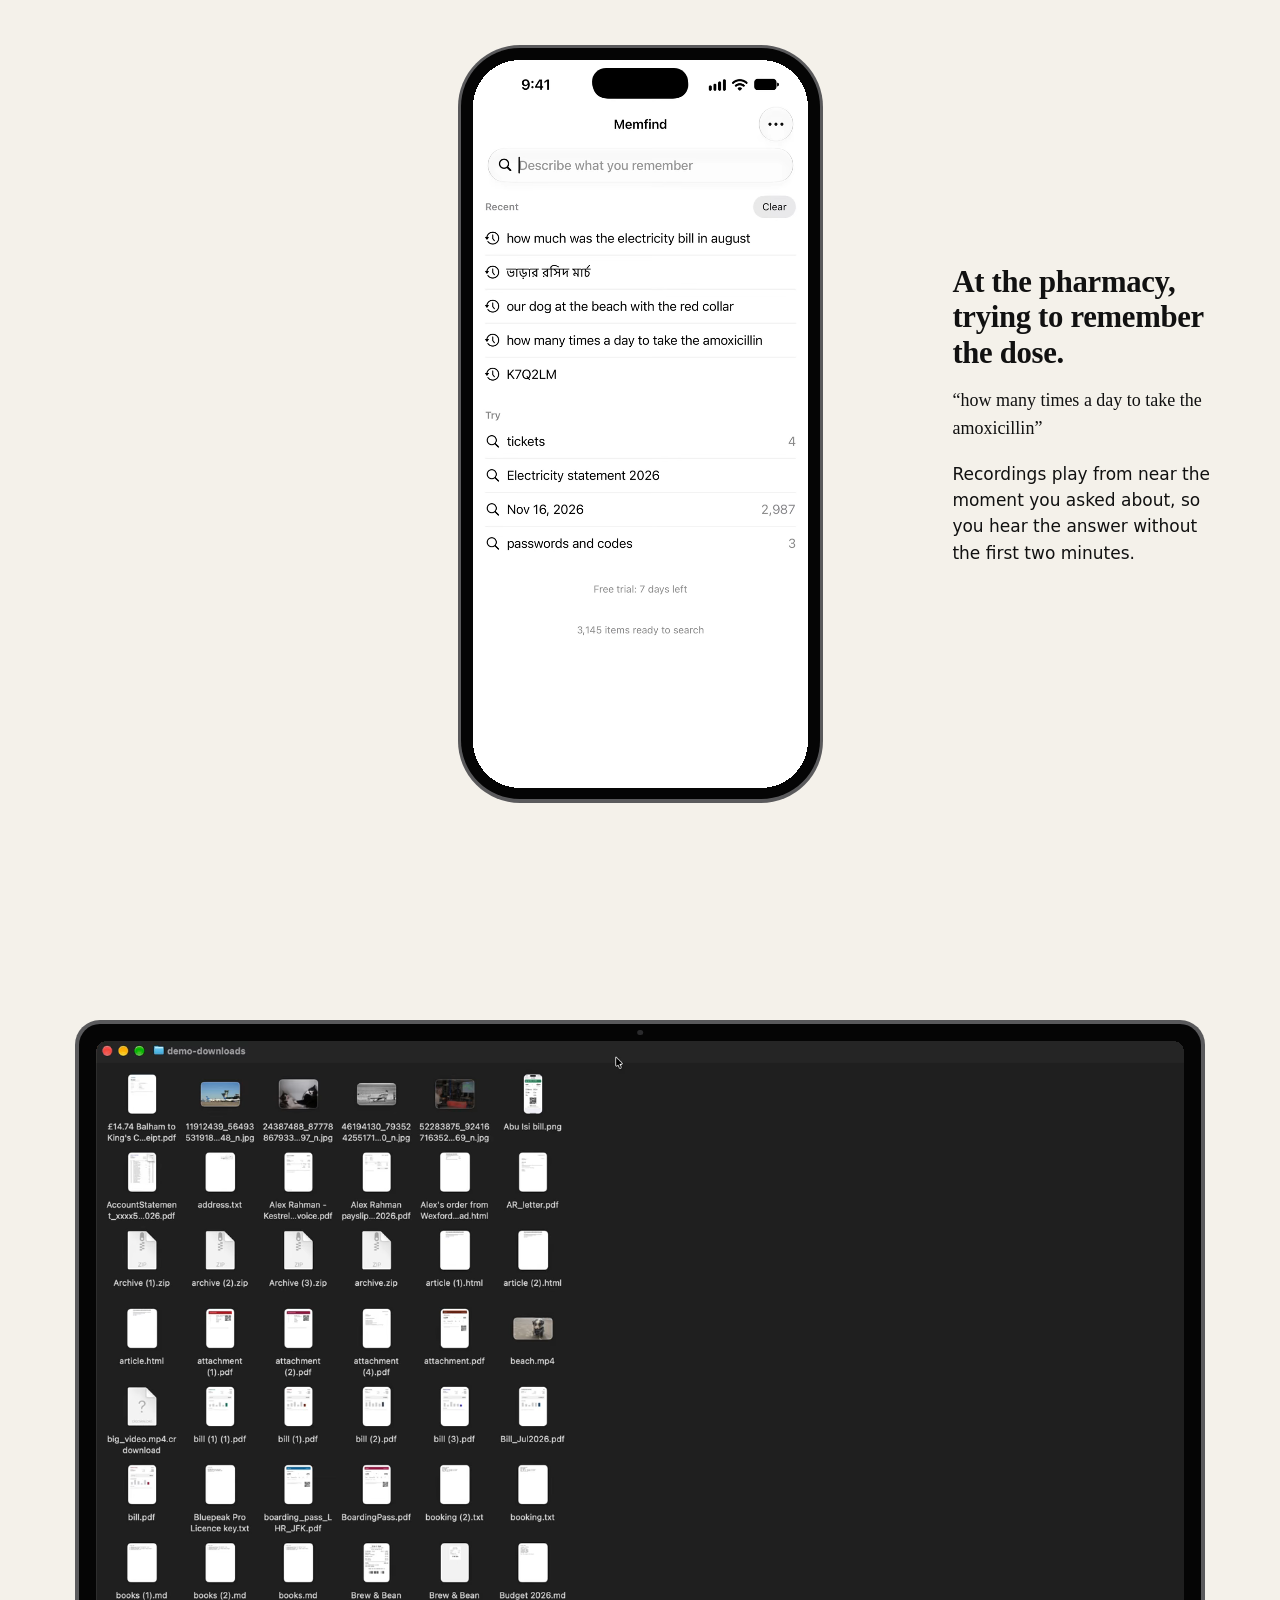
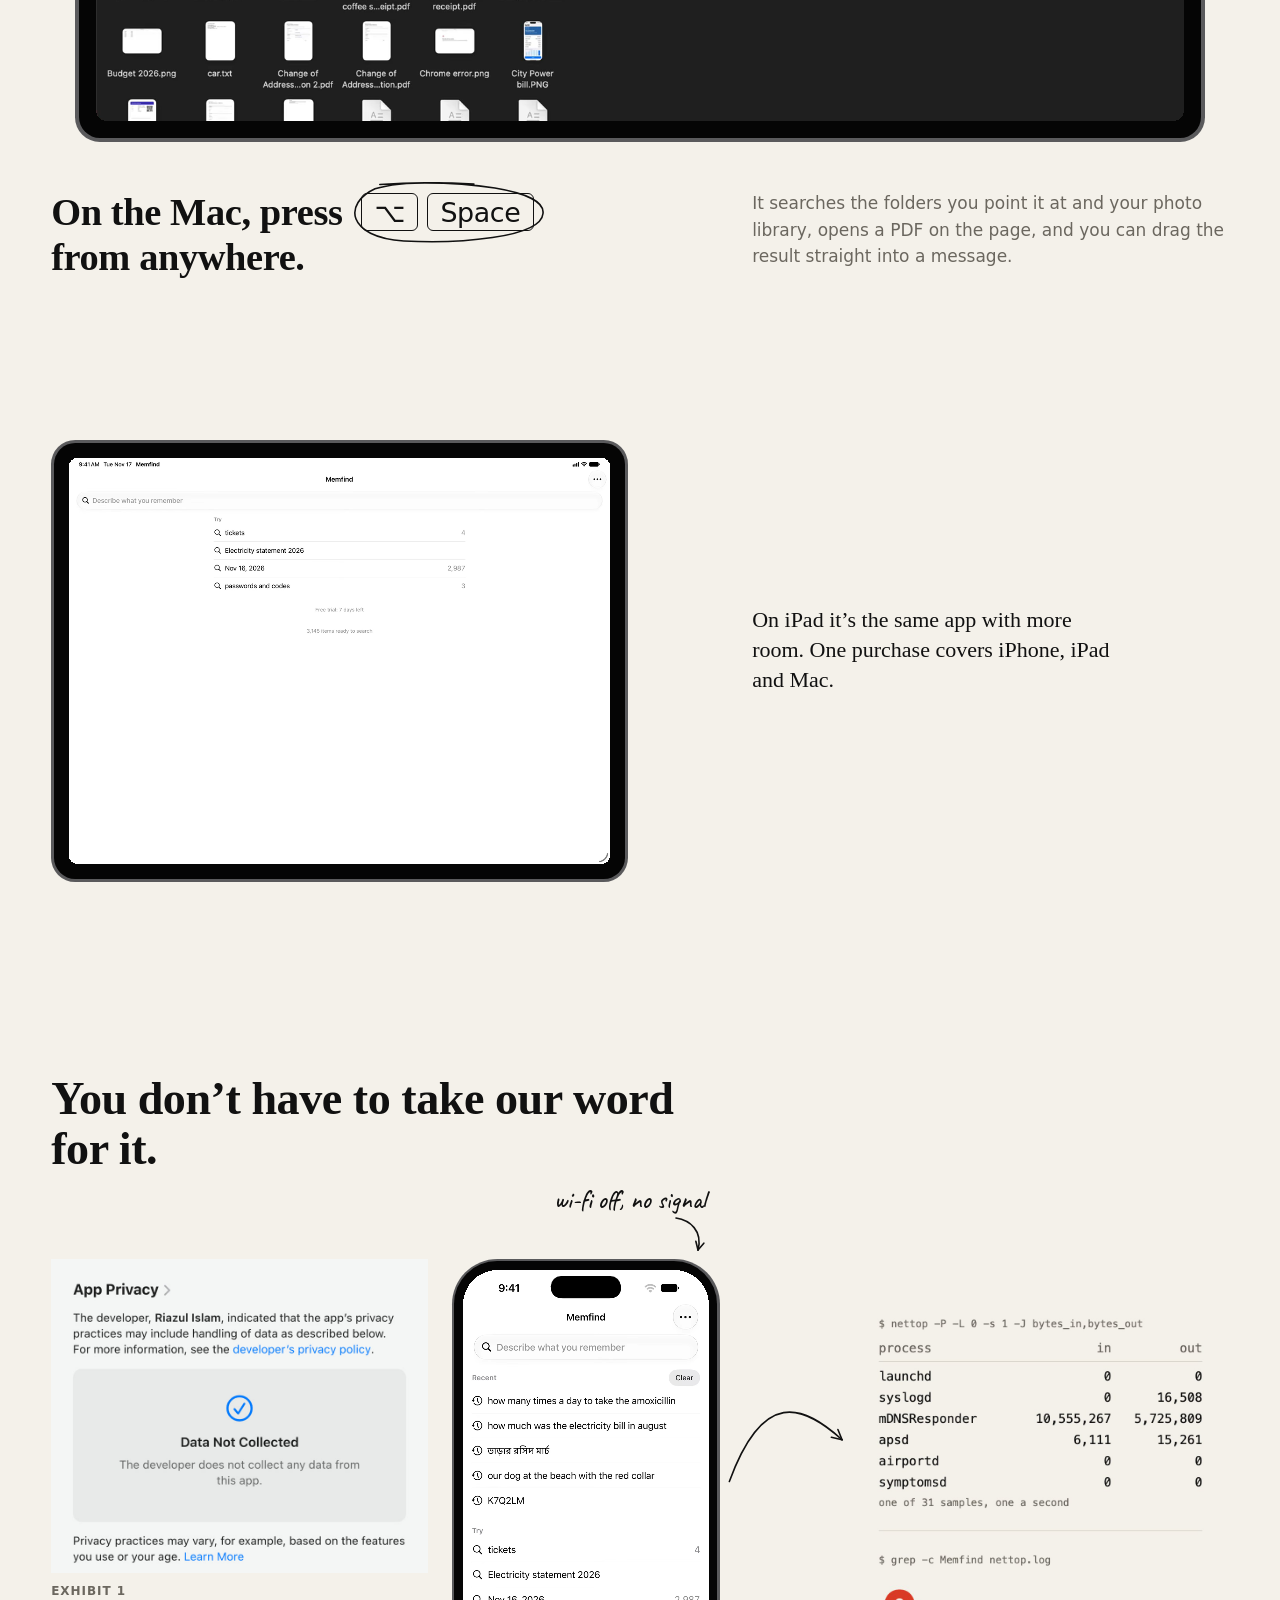
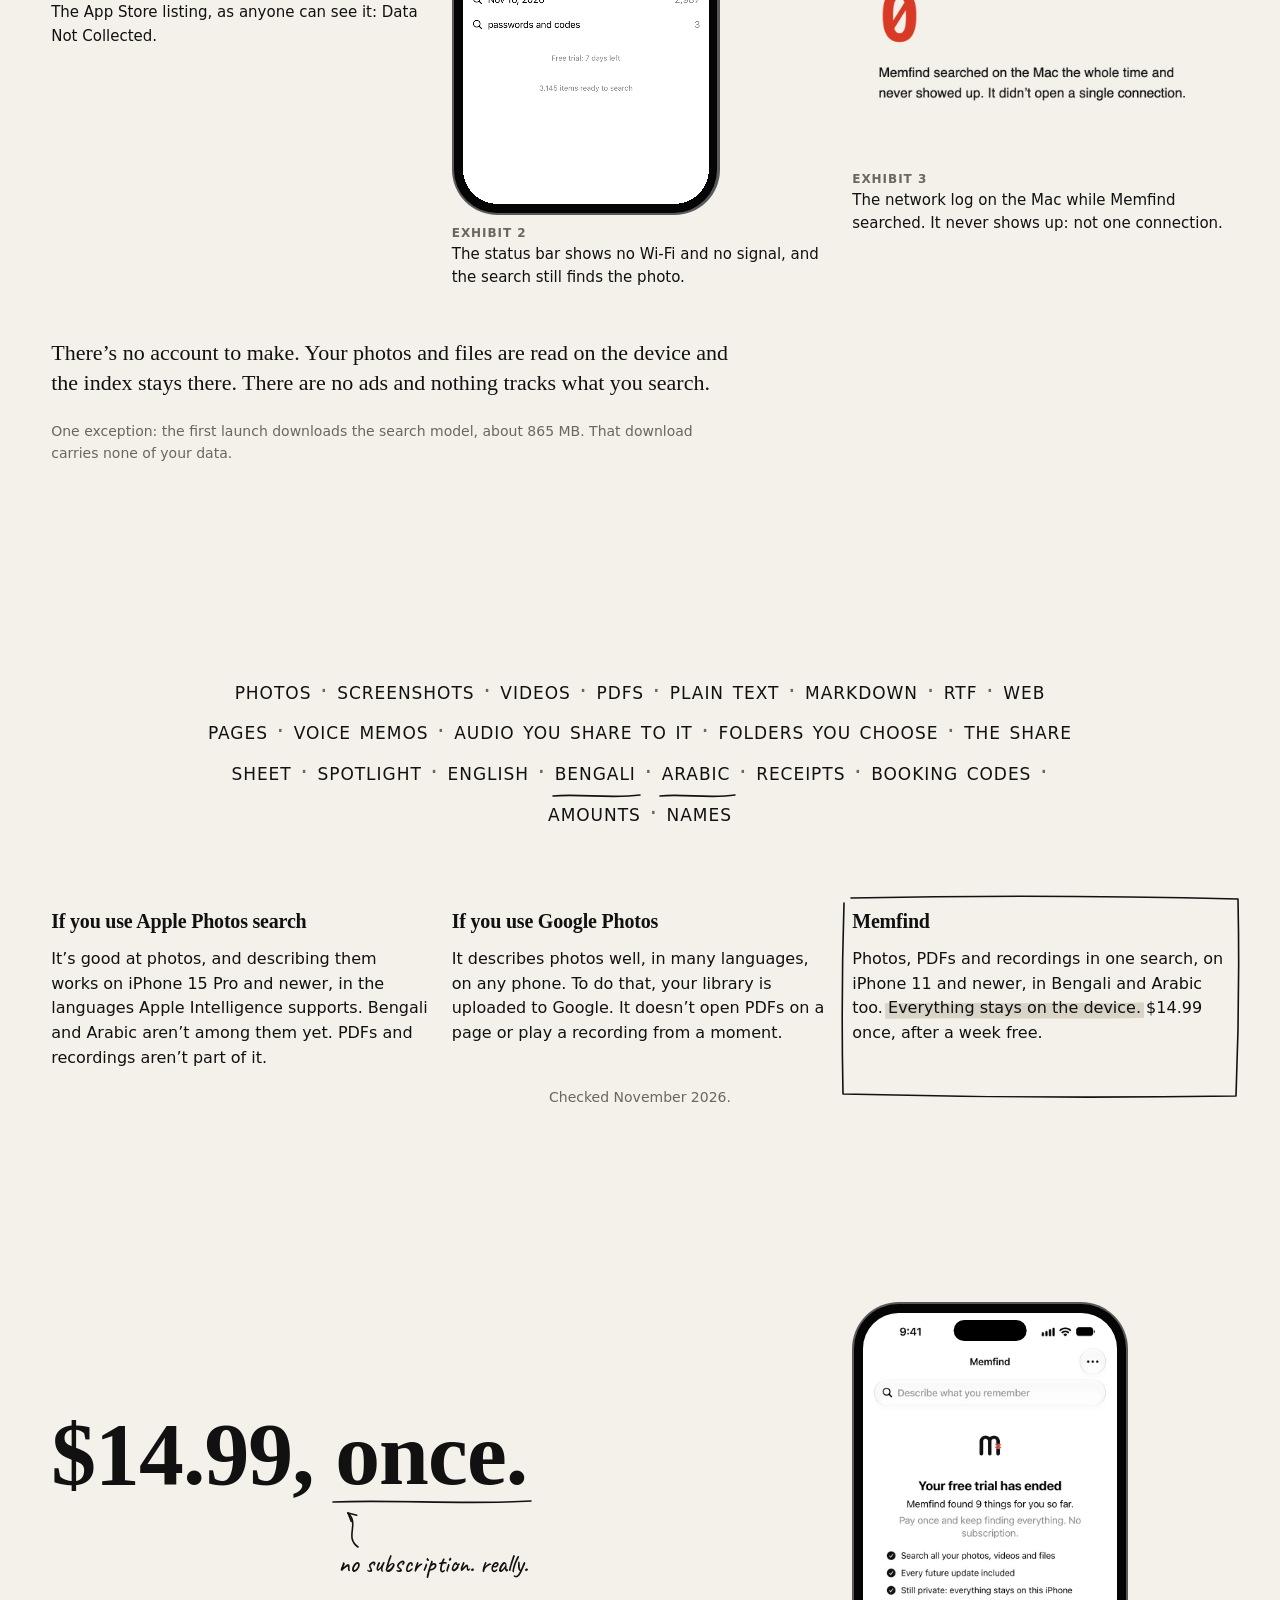
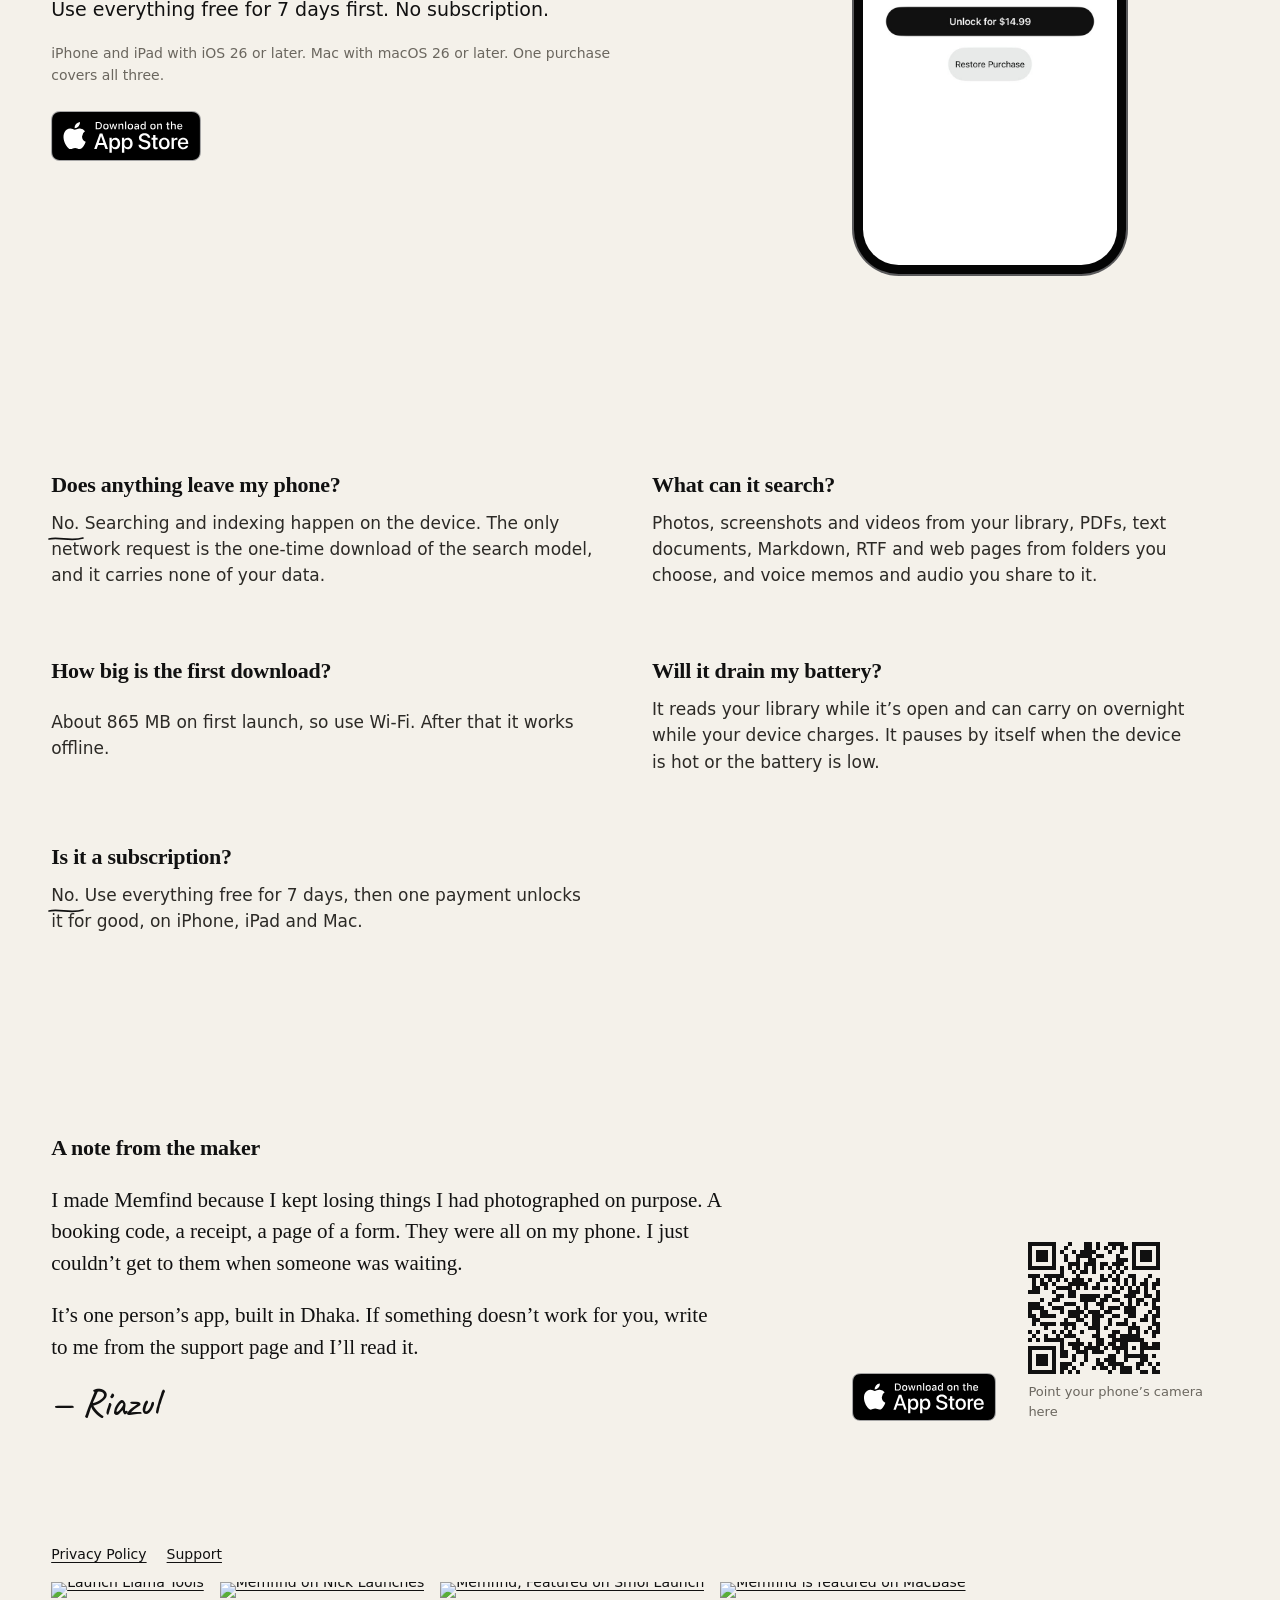
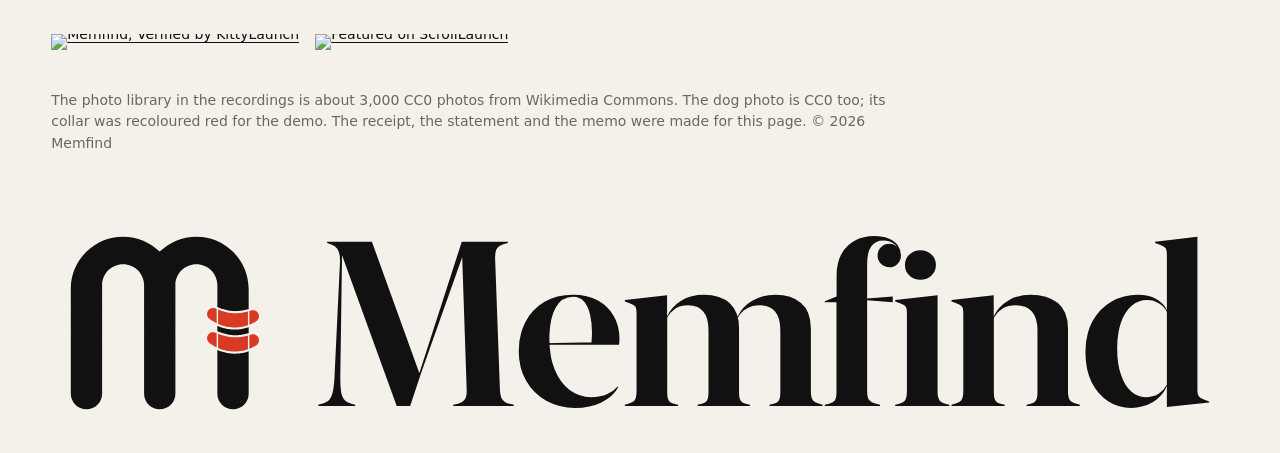
==== commit d1e34df1: "feat: directory badges as logo images in footer (memfind-app 12e18cd)" ====
--- a/index.html
+++ b/index.html
@@ -36,10 +36,10 @@
 <link rel="alternate" type="text/plain" title="LLM summary" href="/llms.txt">
 <link rel="preload" href="./fonts/caveat-500-latin.woff2" as="font" type="font/woff2" crossorigin>
 <script type="application/ld+json">{"@context":"https://schema.org","@graph":[{"@type":"Organization","@id":"https://getmemfind.com/#org","name":"Memfind","url":"https://getmemfind.com/","logo":"https://getmemfind.com/icon-512.png","email":"memfind.app@gmail.com","sameAs":["https://apps.apple.com/app/id6825525742","https://www.youtube.com/@Memfind"]},{"@type":"WebSite","@id":"https://getmemfind.com/#website","name":"Memfind","url":"https://getmemfind.com/","inLanguage":"en","publisher":{"@id":"https://getmemfind.com/#org"}},{"@type":"SoftwareApplication","@id":"https://getmemfind.com/#app","name":"Memfind","applicationCategory":"UtilitiesApplication","operatingSystem":"iOS 26, iPadOS 26, macOS 26","description":"Memfind searches your photos, screenshots, videos, PDFs, documents and voice recordings by what is in them, in your own words, on iPhone, iPad and Mac. Everything is indexed and searched on the device; nothing is uploaded.","url":"https://getmemfind.com/","downloadUrl":"https://apps.apple.com/app/id6825525742","installUrl":"https://apps.apple.com/app/id6825525742","image":"https://getmemfind.com/og-image.png","screenshot":"https://getmemfind.com/og-image.png","publisher":{"@id":"https://getmemfind.com/#org"},"offers":{"@type":"Offer","price":"14.99","priceCurrency":"USD","availability":"https://schema.org/InStock","url":"https://apps.apple.com/app/id6825525742","description":"Free for 7 days, then a one-time purchase. No subscription."}},{"@type":"FAQPage","@id":"https://getmemfind.com/#faq","mainEntity":[{"@type":"Question","name":"Does anything leave my phone?","acceptedAnswer":{"@type":"Answer","text":"No. Searching and indexing happen on the device. The only network request is the one-time download of the search model, and it carries none of your data."}},{"@type":"Question","name":"What can it search?","acceptedAnswer":{"@type":"Answer","text":"Photos, screenshots and videos from your library, PDFs, text documents, Markdown, RTF and web pages from folders you choose, and voice memos and audio you share to it."}},{"@type":"Question","name":"How big is the first download?","acceptedAnswer":{"@type":"Answer","text":"About 865 MB on first launch, so use Wi-Fi. After that it works offline."}},{"@type":"Question","name":"Will it drain my battery?","acceptedAnswer":{"@type":"Answer","text":"It reads your library while it’s open and can carry on overnight while your device charges. It pauses by itself when the device is hot or the battery is low."}},{"@type":"Question","name":"Is it a subscription?","acceptedAnswer":{"@type":"Answer","text":"No. Use everything free for 7 days, then one payment unlocks it for good, on iPhone, iPad and Mac."}}]}]}</script>
-  <script type="module" crossorigin src="./assets/index-DsCDd7x_.js"></script>
-  <link rel="stylesheet" crossorigin href="./assets/index-Bmx-jG8u.css">
+  <script type="module" crossorigin src="./assets/index-CgZXSNAu.js"></script>
+  <link rel="stylesheet" crossorigin href="./assets/index-ClsOSiP-.css">
 </head>
 <body>
-<div id="root" data-prerendered="true"><a class="skip" href="#main">Skip to content</a><header class="top-bar"><div class="top"><a class="brand" href="./" aria-label="Memfind, home"><img src="mark.svg" alt="" width="28" height="28"/><span>Memfind</span></a><nav aria-label="Sections"><a href="#moments">Moments</a><a href="#mac">Mac</a><a href="#privacy">Privacy</a><a href="#price">Price</a><a class="get-btn" href="https://apps.apple.com/app/id6825525742?pt=129597670&amp;ct=site&amp;mt=8"><svg viewBox="0 0 16 16" width="15" height="15" aria-hidden="true" focusable="false"><path d="M8 2.5v7.5M4.75 6.75 8 10l3.25-3.25M3 13.25h10" fill="none" stroke="currentColor" stroke-width="1.75" stroke-linecap="round" stroke-linejoin="round"></path></svg>Download</a></nav></div></header><main id="main"><section class="opening grid" aria-labelledby="opening-title"><div class="opening-text"><h1 id="opening-title">You took a picture of it. You just don’t remember when.</h1><p>Memfind searches your photos, screenshots, PDFs and voice memos by what’s in them, on your iPhone, iPad and Mac. <span class="pen pen-highlight ">Nothing leaves the device.<svg class="pen-svg" aria-hidden="true" focusable="false"></svg></span></p><a class="store-badge" href="https://apps.apple.com/app/id6825525742?pt=129597670&amp;ct=site&amp;mt=8"><img src="app-store-badge.svg" alt="Download on the App Store" width="150" height="50"/></a><p class="small">Free for 7 days, then one payment for iPhone, iPad and Mac.</p><p class="thumbs-label">Five things it found, below<span class="pen pen-arrow "><svg class="pen-svg" aria-hidden="true" focusable="false"></svg></span></p><ol class="thumbs" aria-label="Five things Memfind found"><li><a href="#m1" title="The booking code"><img src="media/objects/boarding-pass.webp" alt="A boarding pass screenshot, Dhaka to Dubai, booking code K7Q2LM." width="80" height="80"/><span class="no">No. <span class="pen pen-ring ">1<svg class="pen-svg" aria-hidden="true" focusable="false"></svg></span></span></a></li><li><a href="#m2" title="The dog at the beach"><img src="media/objects/dog.webp" alt="A dog on a beach wearing a red collar." width="80" height="80"/><span class="no">No. <span class="pen pen-ring ">2<svg class="pen-svg" aria-hidden="true" focusable="false"></svg></span></span></a></li><li><a href="#m3" title="The rent receipt"><img src="media/objects/rent-receipt.webp" alt="A handwritten rent receipt in Bengali for March." width="80" height="80"/><span class="no">No. <span class="pen pen-ring ">3<svg class="pen-svg" aria-hidden="true" focusable="false"></svg></span></span></a></li><li><a href="#m4" title="The electricity bill"><img src="media/objects/bill-p3.webp" alt="Page 3 of an electricity statement, showing August." width="80" height="80"/><span class="no">No. <span class="pen pen-ring ">4<svg class="pen-svg" aria-hidden="true" focusable="false"></svg></span></span></a></li><li><a href="#m5" title="What the doctor said"><img src="media/objects/memo-wave.webp" alt="The waveform of a three-minute voice memo from a doctor’s visit." width="80" height="80"/><span class="no">No. <span class="pen pen-ring ">5<svg class="pen-svg" aria-hidden="true" focusable="false"></svg></span></span></a></li></ol></div><div class="device device-iphone device-tilt hero-device"><div class="device-body"><span class="device-slice" style="--i:1" aria-hidden="true"></span><span class="device-slice" style="--i:2" aria-hidden="true"></span><span class="device-slice" style="--i:3" aria-hidden="true"></span><span class="device-slice" style="--i:4" aria-hidden="true"></span><span class="device-slice" style="--i:5" aria-hidden="true"></span><span class="device-slice" style="--i:6" aria-hidden="true"></span><span class="device-slice" style="--i:7" aria-hidden="true"></span><span class="device-slice" style="--i:8" aria-hidden="true"></span><span class="device-slice" style="--i:9" aria-hidden="true"></span><span class="device-slice" style="--i:10" aria-hidden="true"></span><span class="device-slice" style="--i:11" aria-hidden="true"></span><span class="device-slice" style="--i:12" aria-hidden="true"></span><span class="device-btn btn-power" aria-hidden="true"></span><div class="device-face"><div class="device-bezel"><div class="media " style="aspect-ratio:1320 / 2868;--ar:1320 / 2868"><video muted="" playsinline="" loop="" preload="none" poster="media/m1-poster.jpg" aria-label="Memfind searching “K7Q2LM” and opening the boarding pass."><source src="media/m1.webm" type="video/webm"/><source src="media/m1.mp4" type="video/mp4"/></video></div><span class="device-island" aria-hidden="true"></span></div></div></div></div></section><section id="moments" class="moments grid" aria-labelledby="moments-title"><nav class="index" aria-labelledby="moments-title"><h2 id="moments-title">Five things, found</h2><ol><li><a href="#m1" aria-current="true"><span>1</span>The booking code</a></li><li><a href="#m2"><span>2</span>The dog at the beach</a></li><li><a href="#m3"><span>3</span>The rent receipt</a></li><li><a href="#m4"><span>4</span>The electricity bill</a></li><li><a href="#m5"><span>5</span>What the doctor said</a></li></ol><p class="small">Each recording is the app on a test library of about 3,000 photos, uncut.</p></nav><div class="moment-list"><article id="m1" class="moment" aria-labelledby="m1-title"><figure class="object object-m1"><div class="object-frame"><img src="media/objects/boarding-pass.webp" alt="A boarding pass screenshot, Dhaka to Dubai, booking code K7Q2LM." width="646" height="1400" loading="lazy"/></div><figcaption><span class="no">No. <!-- -->1</span> <!-- -->Boarding pass. A screenshot, saved in March.</figcaption></figure><div class="found"><div class="device device-iphone phone"><div class="device-body"><div class="device-face"><div class="device-bezel"><div class="media " style="aspect-ratio:1320 / 2868;--ar:1320 / 2868"><video muted="" playsinline="" loop="" preload="none" poster="media/m1-poster.jpg" aria-label="Memfind searching “K7Q2LM” and opening the result."><source src="media/m1.webm" type="video/webm"/><source src="media/m1.mp4" type="video/mp4"/></video></div><span class="device-island" aria-hidden="true"></span></div></div></div></div><div class="found-text"><h3 id="m1-title">At the counter, with the code half remembered.</h3><p class="query"><span class="sr">Searched for: </span><span class="pen pen-ring "><q>K7Q2LM</q><svg class="pen-svg" aria-hidden="true" focusable="false"></svg></span><span class="hand-note hand-left "><svg class="hand-arrow" width="50" height="20" viewBox="0 0 50 20" aria-hidden="true" focusable="false"><path d="M 47 12 C 33 3 19 17 4 9" pathLength="1" style="--delay:1.2999999999999998s"></path><path d="M 4 9 l 8.999546154982525 -0.09038254443885863" pathLength="1" style="--delay:1.6999999999999997s"></path><path d="M 4 9 l 5.30840237421193 7.267796380847577" pathLength="1" style="--delay:1.6999999999999997s"></path></svg><span class="hand-text" style="--delay:0.7s">you type this</span></span></p><p>Codes, names and amounts match exactly, including the words inside your screenshots. You type the six letters and it’s the first thing you see.</p></div></div></article><article id="m2" class="moment" aria-labelledby="m2-title"><figure class="object object-m2"><div class="object-frame"><img src="media/objects/dog.webp" alt="A dog on a beach wearing a red collar." width="1600" height="1200" loading="lazy"/></div><figcaption><span class="no">No. <!-- -->2</span> <!-- -->A photo of the dog, somewhere among three thousand others.</figcaption></figure><div class="found"><div class="device device-iphone phone"><div class="device-body"><div class="device-face"><div class="device-bezel"><div class="media " style="aspect-ratio:1320 / 2868;--ar:1320 / 2868"><video muted="" playsinline="" loop="" preload="none" poster="media/m2-poster.jpg" aria-label="Memfind searching “our dog at the beach with the red collar” and opening the result."><source src="media/m2.webm" type="video/webm"/><source src="media/m2.mp4" type="video/mp4"/></video></div><span class="device-island" aria-hidden="true"></span></div></div></div></div><div class="found-text"><p class="hand-note hand-left note-uncut"><svg class="hand-arrow" width="50" height="20" viewBox="0 0 50 20" aria-hidden="true" focusable="false"><path d="M 47 12 C 33 3 19 17 4 9" pathLength="1" style="--delay:0.6s"></path><path d="M 4 9 l 8.999546154982525 -0.09038254443885863" pathLength="1" style="--delay:1s"></path><path d="M 4 9 l 5.30840237421193 7.267796380847577" pathLength="1" style="--delay:1s"></path></svg><span class="hand-text" style="--delay:0s">uncut, ~3,000 photos</span></p><h3 id="m2-title">You remember the picture, not the date.</h3><p class="query"><span class="sr">Searched for: </span><q>our dog at the beach with the red collar</q></p><p>Write it the way it comes to you. Memfind matches what is in the photo, not what the file is called.</p></div></div></article><article id="m3" class="moment" aria-labelledby="m3-title"><figure class="object object-m3"><div class="object-frame"><img src="media/objects/rent-receipt.webp" alt="A handwritten rent receipt in Bengali for March." width="1050" height="1400" loading="lazy"/></div><figcaption><span class="no">No. <!-- -->3</span> <!-- -->Rent receipt for March, written by hand in Bengali.</figcaption></figure><div class="found"><div class="device device-iphone phone"><div class="device-body"><div class="device-face"><div class="device-bezel"><div class="media " style="aspect-ratio:1320 / 2868;--ar:1320 / 2868"><video muted="" playsinline="" loop="" preload="none" poster="media/m3-poster.jpg" aria-label="Memfind searching “ভাড়ার রসিদ মার্চ” and opening the result."><source src="media/m3.webm" type="video/webm"/><source src="media/m3.mp4" type="video/mp4"/></video></div><span class="device-island" aria-hidden="true"></span></div></div></div></div><div class="found-text"><h3 id="m3-title">The landlord asks for March.</h3><p class="query"><span class="sr">Searched for: </span><span class="pen pen-ring "><q lang="bn">ভাড়ার রসিদ মার্চ</q><svg class="pen-svg" aria-hidden="true" focusable="false"></svg></span></p><p>Search in Bengali and it finds the receipt, even though it was written by hand. Arabic works the same way.</p></div></div></article><article id="m4" class="moment" aria-labelledby="m4-title"><figure class="object object-m4"><div class="object-frame"><img src="media/objects/bill-p3.webp" alt="Page 3 of an electricity statement, showing August." width="1100" height="1557" loading="lazy"/></div><figcaption><span class="no">No. <!-- -->4</span> <!-- -->Electricity statement, four pages. August is on page 3.</figcaption></figure><div class="found"><div class="device device-iphone phone"><div class="device-body"><div class="device-face"><div class="device-bezel"><div class="media " style="aspect-ratio:1320 / 2868;--ar:1320 / 2868"><video muted="" playsinline="" loop="" preload="none" poster="media/m4-poster.jpg" aria-label="Memfind searching “how much was the electricity bill in august” and opening the result."><source src="media/m4.webm" type="video/webm"/><source src="media/m4.mp4" type="video/mp4"/></video></div><span class="device-island" aria-hidden="true"></span></div></div></div></div><div class="found-text"><h3 id="m4-title">A form wants last August’s bill.</h3><p class="query"><span class="sr">Searched for: </span><q>how much was the electricity bill in august</q></p><p>A PDF opens on the page that matched, with the passage marked. You don’t scroll through the other three.</p></div></div></article><article id="m5" class="moment" aria-labelledby="m5-title"><figure class="object object-m5"><div class="object-frame"><img src="media/objects/memo-wave.webp" alt="The waveform of a three-minute voice memo from a doctor’s visit." width="1600" height="260" loading="lazy"/><i class="tick" style="left:72.35421166306696%" aria-hidden="true"><b>2:14</b></i></div><figcaption><span class="no">No. <!-- -->5</span> <!-- -->Voice memo from a doctor’s visit, three minutes long. The dose comes up at 2:14.</figcaption></figure><div class="found"><div class="device device-iphone phone"><div class="device-body"><div class="device-face"><div class="device-bezel"><div class="media " style="aspect-ratio:1320 / 2868;--ar:1320 / 2868"><video muted="" playsinline="" loop="" preload="none" poster="media/m5-poster.jpg" aria-label="Memfind searching “how many times a day to take the amoxicillin” and opening the result."><source src="media/m5.webm" type="video/webm"/><source src="media/m5.mp4" type="video/mp4"/></video></div><span class="device-island" aria-hidden="true"></span></div></div></div></div><div class="found-text"><h3 id="m5-title">At the pharmacy, trying to remember the dose.</h3><p class="query"><span class="sr">Searched for: </span><q>how many times a day to take the amoxicillin</q></p><p>Recordings play from near the moment you asked about, so you hear the answer without the first two minutes.</p></div></div></article></div></section><section id="mac" class="devices" aria-labelledby="mac-title"><div class="mac-block"><div class="device device-mac wide"><div class="device-face"><div class="device-bezel"><div class="media " style="aspect-ratio:16 / 10;--ar:16 / 10"><video muted="" playsinline="" loop="" preload="none" poster="media/d1-poster.jpg" aria-label="On the Mac, Option-Space over Finder opens Memfind’s search panel; a search for what the lease says about pets opens the PDF on page 5 with the clause highlighted."><source src="media/d1.webm" type="video/webm"/><source src="media/d1.mp4" type="video/mp4"/></video></div><span class="device-camera" aria-hidden="true"></span></div></div></div><div class="grid mac-caption"><h2 id="mac-title">On the Mac, press <span class="pen pen-ring "><kbd>⌥</kbd> <kbd>Space</kbd><svg class="pen-svg" aria-hidden="true" focusable="false"></svg></span> from anywhere.</h2><p>It searches the folders you point it at and your photo library, opens a PDF on the page, and you can drag the result straight into a message.</p></div></div><div class="grid ipad"><div class="device device-ipad ipad-media"><div class="device-body"><div class="device-face"><div class="device-bezel"><div class="media " style="aspect-ratio:4 / 3;--ar:4 / 3"><video muted="" playsinline="" loop="" preload="none" poster="media/d2-poster.jpg" aria-label="The same search on iPad."><source src="media/d2.webm" type="video/webm"/><source src="media/d2.mp4" type="video/mp4"/></video></div></div></div></div></div><p>On iPad it’s the same app with more room. One purchase covers iPhone, iPad and Mac.</p></div></section><section id="privacy" class="privacy grid" aria-labelledby="privacy-title"><h2 id="privacy-title">You don’t have to take our word for it.</h2><ol class="exhibits"><li><figure><div class="media " style="aspect-ratio:1290 / 1077;--ar:1290 / 1077"><img src="media/p1.jpg" alt="The App Store listing, as anyone can see it: Data Not Collected." loading="lazy"/></div><figcaption><span class="no">Exhibit <!-- -->1</span> <!-- -->The App Store listing, as anyone can see it: Data Not Collected.</figcaption></figure></li><li class="has-note"><p class="hand-note hand-down exhibit-note"><span class="hand-text" style="--delay:0s">wi-fi off, no signal</span><svg class="hand-arrow" width="34" height="38" viewBox="0 0 34 38" aria-hidden="true" focusable="false"><path d="M 4 3 C 18 5 31 16 26 35" pathLength="1" style="--delay:0.6s"></path><path d="M 26 35 l -2.162712143986123 -8.736285033253834" pathLength="1" style="--delay:1s"></path><path d="M 26 35 l 5.848216618773111 -6.840932858894758" pathLength="1" style="--delay:1s"></path></svg></p><figure><div class="device device-iphone phone"><div class="device-body"><div class="device-face"><div class="device-bezel"><div class="media " style="aspect-ratio:1320 / 2868;--ar:1320 / 2868"><video muted="" playsinline="" loop="" preload="none" poster="media/p2-poster.jpg" aria-label="The status bar shows no Wi-Fi and no signal, and the search still finds the photo."><source src="media/p2.webm" type="video/webm"/><source src="media/p2.mp4" type="video/mp4"/></video></div><span class="device-island" aria-hidden="true"></span></div></div></div></div><figcaption><span class="no">Exhibit <!-- -->2</span> <!-- -->The status bar shows no Wi-Fi and no signal, and the search still finds the photo.</figcaption></figure></li><li><figure><div class="media " style="aspect-ratio:3 / 4;--ar:3 / 4"><img src="media/p3.jpg" alt="The network log on the Mac while Memfind searched. It never shows up: not one connection." loading="lazy"/></div><figcaption><span class="no">Exhibit <!-- -->3</span> <!-- -->The network log on the Mac while Memfind searched. It never shows up: not one connection.</figcaption></figure></li></ol><div class="privacy-text"><p>There’s no account to make. Your photos and files are read on the device and the index stays there. There are no ads and nothing tracks what you search.</p><p class="small">One exception: the first launch downloads the search model, about 865 MB. That download carries none of your data.</p></div></section><section class="reads" aria-labelledby="reads-title"><h2 id="reads-title" class="sr">What it reads</h2><p class="read-list"><span>Photos</span><span><i aria-hidden="true"> · </i>Screenshots</span><span><i aria-hidden="true"> · </i>Videos</span><span><i aria-hidden="true"> · </i>PDFs</span><span><i aria-hidden="true"> · </i>Plain text</span><span><i aria-hidden="true"> · </i>Markdown</span><span><i aria-hidden="true"> · </i>RTF</span><span><i aria-hidden="true"> · </i>Web pages</span><span><i aria-hidden="true"> · </i>Voice memos</span><span><i aria-hidden="true"> · </i>Audio you share to it</span><span><i aria-hidden="true"> · </i>Folders you choose</span><span><i aria-hidden="true"> · </i>The Share sheet</span><span><i aria-hidden="true"> · </i>Spotlight</span><span><i aria-hidden="true"> · </i>English</span><span><i aria-hidden="true"> · </i><span class="pen pen-underline ">Bengali<svg class="pen-svg" aria-hidden="true" focusable="false"></svg></span></span><span><i aria-hidden="true"> · </i><span class="pen pen-underline ">Arabic<svg class="pen-svg" aria-hidden="true" focusable="false"></svg></span></span><span><i aria-hidden="true"> · </i>Receipts</span><span><i aria-hidden="true"> · </i>Booking codes</span><span><i aria-hidden="true"> · </i>Amounts</span><span><i aria-hidden="true"> · </i>Names</span></p><div class="grid compare"><div><h3>If you use Apple Photos search</h3><p>It’s good at photos, and describing them works on iPhone 15 Pro and newer, in the languages Apple Intelligence supports. Bengali and Arabic aren’t among them yet. PDFs and recordings aren’t part of it.</p></div><div><h3>If you use Google Photos</h3><p>It describes photos well, in many languages, on any phone. To do that, your library is uploaded to Google. It doesn’t open PDFs on a page or play a recording from a moment.</p></div><div class="pen pen-box "><h3>Memfind</h3><p>Photos, PDFs and recordings in one search, on iPhone 11 and newer, in Bengali and Arabic too. <span class="pen pen-highlight ">Everything stays on the device.<svg class="pen-svg" aria-hidden="true" focusable="false"></svg></span> $14.99 once, after a week free.</p><svg class="pen-svg" aria-hidden="true" focusable="false"></svg></div></div><p class="small center">Checked November 2026.</p></section><section id="price" class="price grid" aria-labelledby="price-title"><div class="price-text"><h2 id="price-title">$14.99<!-- -->, <span class="pen pen-underline ">once.<span class="hand-note hand-up note-price" aria-hidden="true"><svg class="hand-arrow" width="32" height="40" viewBox="0 0 32 40" aria-hidden="true" focusable="false"><path d="M 20 38 C 6 28 22 15 10 4" pathLength="1" style="--delay:1.4s"></path><path d="M 10 4 l 8.737859365564638 2.156342669339533" pathLength="1" style="--delay:1.7999999999999998s"></path><path d="M 10 4 l 3.328662470182886 8.361818352463533" pathLength="1" style="--delay:1.7999999999999998s"></path></svg><span class="hand-text" style="--delay:0.8s">no subscription. really.</span></span><svg class="pen-svg" aria-hidden="true" focusable="false"></svg></span></h2><p>Use everything free for 7 days first. No subscription.</p><p class="small">iPhone and iPad with iOS 26 or later. Mac with macOS 26 or later. One purchase covers all three.</p><a class="store-badge" href="https://apps.apple.com/app/id6825525742?pt=129597670&amp;ct=site&amp;mt=8"><img src="app-store-badge.svg" alt="Download on the App Store" width="150" height="50"/></a></div><div class="device device-iphone phone"><div class="device-body"><div class="device-face"><div class="device-bezel"><div class="media " style="aspect-ratio:1320 / 2868;--ar:1320 / 2868"><img src="media/r1.jpg" alt="The unlock screen in the app, with the price." loading="lazy"/></div><span class="device-island" aria-hidden="true"></span></div></div></div></div></section><section id="faq" class="faq grid" aria-labelledby="faq-title"><h2 id="faq-title" class="sr">Questions</h2><div class="qa"><h3>Does anything leave my phone?</h3><p><span class="pen pen-underline ">No.<svg class="pen-svg" aria-hidden="true" focusable="false"></svg></span> Searching and indexing happen on the device. The only network request is the one-time download of the search model, and it carries none of your data.</p></div><div class="qa"><h3>What can it search?</h3><p>Photos, screenshots and videos from your library, PDFs, text documents, Markdown, RTF and web pages from folders you choose, and voice memos and audio you share to it.</p></div><div class="qa"><h3>How big is the first download?</h3><p>About 865 MB on first launch, so use Wi-Fi. After that it works offline.</p></div><div class="qa"><h3>Will it drain my battery?</h3><p>It reads your library while it’s open and can carry on overnight while your device charges. It pauses by itself when the device is hot or the battery is low.</p></div><div class="qa"><h3>Is it a subscription?</h3><p><span class="pen pen-underline ">No.<svg class="pen-svg" aria-hidden="true" focusable="false"></svg></span> Use everything free for 7 days, then one payment unlocks it for good, on iPhone, iPad and Mac.</p></div></section><section class="note grid" aria-labelledby="note-title"><div class="note-text"><h2 id="note-title">A note from the maker</h2><p>I made Memfind because I kept losing things I had photographed on purpose. A booking code, a receipt, a page of a form. They were all on my phone. I just couldn’t get to them when someone was waiting.</p><p>It’s one person’s app, built in Dhaka. If something doesn’t work for you, write to me from the support page and I’ll read it.</p><p class="hand-note sign"><span class="hand-text" style="--delay:0s">— Riazul</span></p></div><div class="get"><a class="store-badge" href="https://apps.apple.com/app/id6825525742?pt=129597670&amp;ct=site&amp;mt=8"><img src="app-store-badge.svg" alt="Download on the App Store" width="150" height="50"/></a><a class="qr" href="https://apps.apple.com/app/id6825525742?pt=129597670&amp;ct=site&amp;mt=8"><img src="qr-app-store.svg" alt="QR code for Memfind on the App Store" width="132" height="132"/><span>Point your phone’s camera here</span></a></div></section></main><footer class="foot"><div class="grid foot-row"><nav aria-label="Footer"><a href="privacy.html">Privacy Policy</a><a href="support.html">Support</a></nav><p>Listed on <span><a href="https://tools.launchllama.co/products/memfind?utm_source=badge&amp;utm_medium=referral" target="_blank" rel="noopener noreferrer">Launch Llama</a></span><span>, <a href="https://nicklaunches.com/products/memfind/" target="_blank" rel="noopener noreferrer">Nick Launches</a></span><span>, <a href="https://smollaunch.com" target="_blank" rel="noopener noreferrer">Smol Launch</a></span><span>, <a href="https://macbase.app/apps/memfind?ref=badge" target="_blank" rel="noopener noreferrer">MacBase</a></span><span>, <a href="https://kittylaunch.com/p/memfind?utm_source=badge" target="_blank" rel="noopener noreferrer">KittyLaunch</a></span><span>, <a href="https://www.scrolllaunch.com/products/memfind?ref=badge" target="_blank" rel="noopener noreferrer">ScrollLaunch</a></span>.</p><p class="small">The photo library in the recordings is about 3,000 CC0 photos from Wikimedia Commons. The dog photo is CC0 too; its collar was recoloured red for the demo. The receipt, the statement and the memo were made for this page. © 2026 Memfind</p></div><img class="wordmark" src="wordmark.svg" alt="Memfind"/></footer></div>
+<div id="root" data-prerendered="true"><a class="skip" href="#main">Skip to content</a><header class="top-bar"><div class="top"><a class="brand" href="./" aria-label="Memfind, home"><img src="mark.svg" alt="" width="28" height="28"/><span>Memfind</span></a><nav aria-label="Sections"><a href="#moments">Moments</a><a href="#mac">Mac</a><a href="#privacy">Privacy</a><a href="#price">Price</a><a class="get-btn" href="https://apps.apple.com/app/id6825525742?pt=129597670&amp;ct=site&amp;mt=8"><svg viewBox="0 0 16 16" width="15" height="15" aria-hidden="true" focusable="false"><path d="M8 2.5v7.5M4.75 6.75 8 10l3.25-3.25M3 13.25h10" fill="none" stroke="currentColor" stroke-width="1.75" stroke-linecap="round" stroke-linejoin="round"></path></svg>Download</a></nav></div></header><main id="main"><section class="opening grid" aria-labelledby="opening-title"><div class="opening-text"><h1 id="opening-title">You took a picture of it. You just don’t remember when.</h1><p>Memfind searches your photos, screenshots, PDFs and voice memos by what’s in them, on your iPhone, iPad and Mac. <span class="pen pen-highlight ">Nothing leaves the device.<svg class="pen-svg" aria-hidden="true" focusable="false"></svg></span></p><a class="store-badge" href="https://apps.apple.com/app/id6825525742?pt=129597670&amp;ct=site&amp;mt=8"><img src="app-store-badge.svg" alt="Download on the App Store" width="150" height="50"/></a><p class="small">Free for 7 days, then one payment for iPhone, iPad and Mac.</p><p class="thumbs-label">Five things it found, below<span class="pen pen-arrow "><svg class="pen-svg" aria-hidden="true" focusable="false"></svg></span></p><ol class="thumbs" aria-label="Five things Memfind found"><li><a href="#m1" title="The booking code"><img src="media/objects/boarding-pass.webp" alt="A boarding pass screenshot, Dhaka to Dubai, booking code K7Q2LM." width="80" height="80"/><span class="no">No. <span class="pen pen-ring ">1<svg class="pen-svg" aria-hidden="true" focusable="false"></svg></span></span></a></li><li><a href="#m2" title="The dog at the beach"><img src="media/objects/dog.webp" alt="A dog on a beach wearing a red collar." width="80" height="80"/><span class="no">No. <span class="pen pen-ring ">2<svg class="pen-svg" aria-hidden="true" focusable="false"></svg></span></span></a></li><li><a href="#m3" title="The rent receipt"><img src="media/objects/rent-receipt.webp" alt="A handwritten rent receipt in Bengali for March." width="80" height="80"/><span class="no">No. <span class="pen pen-ring ">3<svg class="pen-svg" aria-hidden="true" focusable="false"></svg></span></span></a></li><li><a href="#m4" title="The electricity bill"><img src="media/objects/bill-p3.webp" alt="Page 3 of an electricity statement, showing August." width="80" height="80"/><span class="no">No. <span class="pen pen-ring ">4<svg class="pen-svg" aria-hidden="true" focusable="false"></svg></span></span></a></li><li><a href="#m5" title="What the doctor said"><img src="media/objects/memo-wave.webp" alt="The waveform of a three-minute voice memo from a doctor’s visit." width="80" height="80"/><span class="no">No. <span class="pen pen-ring ">5<svg class="pen-svg" aria-hidden="true" focusable="false"></svg></span></span></a></li></ol></div><div class="device device-iphone device-tilt hero-device"><div class="device-body"><span class="device-slice" style="--i:1" aria-hidden="true"></span><span class="device-slice" style="--i:2" aria-hidden="true"></span><span class="device-slice" style="--i:3" aria-hidden="true"></span><span class="device-slice" style="--i:4" aria-hidden="true"></span><span class="device-slice" style="--i:5" aria-hidden="true"></span><span class="device-slice" style="--i:6" aria-hidden="true"></span><span class="device-slice" style="--i:7" aria-hidden="true"></span><span class="device-slice" style="--i:8" aria-hidden="true"></span><span class="device-slice" style="--i:9" aria-hidden="true"></span><span class="device-slice" style="--i:10" aria-hidden="true"></span><span class="device-slice" style="--i:11" aria-hidden="true"></span><span class="device-slice" style="--i:12" aria-hidden="true"></span><span class="device-btn btn-power" aria-hidden="true"></span><div class="device-face"><div class="device-bezel"><div class="media " style="aspect-ratio:1320 / 2868;--ar:1320 / 2868"><video muted="" playsinline="" loop="" preload="none" poster="media/m1-poster.jpg" aria-label="Memfind searching “K7Q2LM” and opening the boarding pass."><source src="media/m1.webm" type="video/webm"/><source src="media/m1.mp4" type="video/mp4"/></video></div><span class="device-island" aria-hidden="true"></span></div></div></div></div></section><section id="moments" class="moments grid" aria-labelledby="moments-title"><nav class="index" aria-labelledby="moments-title"><h2 id="moments-title">Five things, found</h2><ol><li><a href="#m1" aria-current="true"><span>1</span>The booking code</a></li><li><a href="#m2"><span>2</span>The dog at the beach</a></li><li><a href="#m3"><span>3</span>The rent receipt</a></li><li><a href="#m4"><span>4</span>The electricity bill</a></li><li><a href="#m5"><span>5</span>What the doctor said</a></li></ol><p class="small">Each recording is the app on a test library of about 3,000 photos, uncut.</p></nav><div class="moment-list"><article id="m1" class="moment" aria-labelledby="m1-title"><figure class="object object-m1"><div class="object-frame"><img src="media/objects/boarding-pass.webp" alt="A boarding pass screenshot, Dhaka to Dubai, booking code K7Q2LM." width="646" height="1400" loading="lazy"/></div><figcaption><span class="no">No. <!-- -->1</span> <!-- -->Boarding pass. A screenshot, saved in March.</figcaption></figure><div class="found"><div class="device device-iphone phone"><div class="device-body"><div class="device-face"><div class="device-bezel"><div class="media " style="aspect-ratio:1320 / 2868;--ar:1320 / 2868"><video muted="" playsinline="" loop="" preload="none" poster="media/m1-poster.jpg" aria-label="Memfind searching “K7Q2LM” and opening the result."><source src="media/m1.webm" type="video/webm"/><source src="media/m1.mp4" type="video/mp4"/></video></div><span class="device-island" aria-hidden="true"></span></div></div></div></div><div class="found-text"><h3 id="m1-title">At the counter, with the code half remembered.</h3><p class="query"><span class="sr">Searched for: </span><span class="pen pen-ring "><q>K7Q2LM</q><svg class="pen-svg" aria-hidden="true" focusable="false"></svg></span><span class="hand-note hand-left "><svg class="hand-arrow" width="50" height="20" viewBox="0 0 50 20" aria-hidden="true" focusable="false"><path d="M 47 12 C 33 3 19 17 4 9" pathLength="1" style="--delay:1.2999999999999998s"></path><path d="M 4 9 l 8.999546154982525 -0.09038254443885863" pathLength="1" style="--delay:1.6999999999999997s"></path><path d="M 4 9 l 5.30840237421193 7.267796380847577" pathLength="1" style="--delay:1.6999999999999997s"></path></svg><span class="hand-text" style="--delay:0.7s">you type this</span></span></p><p>Codes, names and amounts match exactly, including the words inside your screenshots. You type the six letters and it’s the first thing you see.</p></div></div></article><article id="m2" class="moment" aria-labelledby="m2-title"><figure class="object object-m2"><div class="object-frame"><img src="media/objects/dog.webp" alt="A dog on a beach wearing a red collar." width="1600" height="1200" loading="lazy"/></div><figcaption><span class="no">No. <!-- -->2</span> <!-- -->A photo of the dog, somewhere among three thousand others.</figcaption></figure><div class="found"><div class="device device-iphone phone"><div class="device-body"><div class="device-face"><div class="device-bezel"><div class="media " style="aspect-ratio:1320 / 2868;--ar:1320 / 2868"><video muted="" playsinline="" loop="" preload="none" poster="media/m2-poster.jpg" aria-label="Memfind searching “our dog at the beach with the red collar” and opening the result."><source src="media/m2.webm" type="video/webm"/><source src="media/m2.mp4" type="video/mp4"/></video></div><span class="device-island" aria-hidden="true"></span></div></div></div></div><div class="found-text"><p class="hand-note hand-left note-uncut"><svg class="hand-arrow" width="50" height="20" viewBox="0 0 50 20" aria-hidden="true" focusable="false"><path d="M 47 12 C 33 3 19 17 4 9" pathLength="1" style="--delay:0.6s"></path><path d="M 4 9 l 8.999546154982525 -0.09038254443885863" pathLength="1" style="--delay:1s"></path><path d="M 4 9 l 5.30840237421193 7.267796380847577" pathLength="1" style="--delay:1s"></path></svg><span class="hand-text" style="--delay:0s">uncut, ~3,000 photos</span></p><h3 id="m2-title">You remember the picture, not the date.</h3><p class="query"><span class="sr">Searched for: </span><q>our dog at the beach with the red collar</q></p><p>Write it the way it comes to you. Memfind matches what is in the photo, not what the file is called.</p></div></div></article><article id="m3" class="moment" aria-labelledby="m3-title"><figure class="object object-m3"><div class="object-frame"><img src="media/objects/rent-receipt.webp" alt="A handwritten rent receipt in Bengali for March." width="1050" height="1400" loading="lazy"/></div><figcaption><span class="no">No. <!-- -->3</span> <!-- -->Rent receipt for March, written by hand in Bengali.</figcaption></figure><div class="found"><div class="device device-iphone phone"><div class="device-body"><div class="device-face"><div class="device-bezel"><div class="media " style="aspect-ratio:1320 / 2868;--ar:1320 / 2868"><video muted="" playsinline="" loop="" preload="none" poster="media/m3-poster.jpg" aria-label="Memfind searching “ভাড়ার রসিদ মার্চ” and opening the result."><source src="media/m3.webm" type="video/webm"/><source src="media/m3.mp4" type="video/mp4"/></video></div><span class="device-island" aria-hidden="true"></span></div></div></div></div><div class="found-text"><h3 id="m3-title">The landlord asks for March.</h3><p class="query"><span class="sr">Searched for: </span><span class="pen pen-ring "><q lang="bn">ভাড়ার রসিদ মার্চ</q><svg class="pen-svg" aria-hidden="true" focusable="false"></svg></span></p><p>Search in Bengali and it finds the receipt, even though it was written by hand. Arabic works the same way.</p></div></div></article><article id="m4" class="moment" aria-labelledby="m4-title"><figure class="object object-m4"><div class="object-frame"><img src="media/objects/bill-p3.webp" alt="Page 3 of an electricity statement, showing August." width="1100" height="1557" loading="lazy"/></div><figcaption><span class="no">No. <!-- -->4</span> <!-- -->Electricity statement, four pages. August is on page 3.</figcaption></figure><div class="found"><div class="device device-iphone phone"><div class="device-body"><div class="device-face"><div class="device-bezel"><div class="media " style="aspect-ratio:1320 / 2868;--ar:1320 / 2868"><video muted="" playsinline="" loop="" preload="none" poster="media/m4-poster.jpg" aria-label="Memfind searching “how much was the electricity bill in august” and opening the result."><source src="media/m4.webm" type="video/webm"/><source src="media/m4.mp4" type="video/mp4"/></video></div><span class="device-island" aria-hidden="true"></span></div></div></div></div><div class="found-text"><h3 id="m4-title">A form wants last August’s bill.</h3><p class="query"><span class="sr">Searched for: </span><q>how much was the electricity bill in august</q></p><p>A PDF opens on the page that matched, with the passage marked. You don’t scroll through the other three.</p></div></div></article><article id="m5" class="moment" aria-labelledby="m5-title"><figure class="object object-m5"><div class="object-frame"><img src="media/objects/memo-wave.webp" alt="The waveform of a three-minute voice memo from a doctor’s visit." width="1600" height="260" loading="lazy"/><i class="tick" style="left:72.35421166306696%" aria-hidden="true"><b>2:14</b></i></div><figcaption><span class="no">No. <!-- -->5</span> <!-- -->Voice memo from a doctor’s visit, three minutes long. The dose comes up at 2:14.</figcaption></figure><div class="found"><div class="device device-iphone phone"><div class="device-body"><div class="device-face"><div class="device-bezel"><div class="media " style="aspect-ratio:1320 / 2868;--ar:1320 / 2868"><video muted="" playsinline="" loop="" preload="none" poster="media/m5-poster.jpg" aria-label="Memfind searching “how many times a day to take the amoxicillin” and opening the result."><source src="media/m5.webm" type="video/webm"/><source src="media/m5.mp4" type="video/mp4"/></video></div><span class="device-island" aria-hidden="true"></span></div></div></div></div><div class="found-text"><h3 id="m5-title">At the pharmacy, trying to remember the dose.</h3><p class="query"><span class="sr">Searched for: </span><q>how many times a day to take the amoxicillin</q></p><p>Recordings play from near the moment you asked about, so you hear the answer without the first two minutes.</p></div></div></article></div></section><section id="mac" class="devices" aria-labelledby="mac-title"><div class="mac-block"><div class="device device-mac wide"><div class="device-face"><div class="device-bezel"><div class="media " style="aspect-ratio:16 / 10;--ar:16 / 10"><video muted="" playsinline="" loop="" preload="none" poster="media/d1-poster.jpg" aria-label="On the Mac, Option-Space over Finder opens Memfind’s search panel; a search for what the lease says about pets opens the PDF on page 5 with the clause highlighted."><source src="media/d1.webm" type="video/webm"/><source src="media/d1.mp4" type="video/mp4"/></video></div><span class="device-camera" aria-hidden="true"></span></div></div></div><div class="grid mac-caption"><h2 id="mac-title">On the Mac, press <span class="pen pen-ring "><kbd>⌥</kbd> <kbd>Space</kbd><svg class="pen-svg" aria-hidden="true" focusable="false"></svg></span> from anywhere.</h2><p>It searches the folders you point it at and your photo library, opens a PDF on the page, and you can drag the result straight into a message.</p></div></div><div class="grid ipad"><div class="device device-ipad ipad-media"><div class="device-body"><div class="device-face"><div class="device-bezel"><div class="media " style="aspect-ratio:4 / 3;--ar:4 / 3"><video muted="" playsinline="" loop="" preload="none" poster="media/d2-poster.jpg" aria-label="The same search on iPad."><source src="media/d2.webm" type="video/webm"/><source src="media/d2.mp4" type="video/mp4"/></video></div></div></div></div></div><p>On iPad it’s the same app with more room. One purchase covers iPhone, iPad and Mac.</p></div></section><section id="privacy" class="privacy grid" aria-labelledby="privacy-title"><h2 id="privacy-title">You don’t have to take our word for it.</h2><ol class="exhibits"><li><figure><div class="media " style="aspect-ratio:1290 / 1077;--ar:1290 / 1077"><img src="media/p1.jpg" alt="The App Store listing, as anyone can see it: Data Not Collected." loading="lazy"/></div><figcaption><span class="no">Exhibit <!-- -->1</span> <!-- -->The App Store listing, as anyone can see it: Data Not Collected.</figcaption></figure></li><li class="has-note"><p class="hand-note hand-down exhibit-note"><span class="hand-text" style="--delay:0s">wi-fi off, no signal</span><svg class="hand-arrow" width="34" height="38" viewBox="0 0 34 38" aria-hidden="true" focusable="false"><path d="M 4 3 C 18 5 31 16 26 35" pathLength="1" style="--delay:0.6s"></path><path d="M 26 35 l -2.162712143986123 -8.736285033253834" pathLength="1" style="--delay:1s"></path><path d="M 26 35 l 5.848216618773111 -6.840932858894758" pathLength="1" style="--delay:1s"></path></svg></p><figure><div class="device device-iphone phone"><div class="device-body"><div class="device-face"><div class="device-bezel"><div class="media " style="aspect-ratio:1320 / 2868;--ar:1320 / 2868"><video muted="" playsinline="" loop="" preload="none" poster="media/p2-poster.jpg" aria-label="The status bar shows no Wi-Fi and no signal, and the search still finds the photo."><source src="media/p2.webm" type="video/webm"/><source src="media/p2.mp4" type="video/mp4"/></video></div><span class="device-island" aria-hidden="true"></span></div></div></div></div><figcaption><span class="no">Exhibit <!-- -->2</span> <!-- -->The status bar shows no Wi-Fi and no signal, and the search still finds the photo.</figcaption></figure></li><li><figure><div class="media " style="aspect-ratio:3 / 4;--ar:3 / 4"><img src="media/p3.jpg" alt="The network log on the Mac while Memfind searched. It never shows up: not one connection." loading="lazy"/></div><figcaption><span class="no">Exhibit <!-- -->3</span> <!-- -->The network log on the Mac while Memfind searched. It never shows up: not one connection.</figcaption></figure></li></ol><div class="privacy-text"><p>There’s no account to make. Your photos and files are read on the device and the index stays there. There are no ads and nothing tracks what you search.</p><p class="small">One exception: the first launch downloads the search model, about 865 MB. That download carries none of your data.</p></div></section><section class="reads" aria-labelledby="reads-title"><h2 id="reads-title" class="sr">What it reads</h2><p class="read-list"><span>Photos</span><span><i aria-hidden="true"> · </i>Screenshots</span><span><i aria-hidden="true"> · </i>Videos</span><span><i aria-hidden="true"> · </i>PDFs</span><span><i aria-hidden="true"> · </i>Plain text</span><span><i aria-hidden="true"> · </i>Markdown</span><span><i aria-hidden="true"> · </i>RTF</span><span><i aria-hidden="true"> · </i>Web pages</span><span><i aria-hidden="true"> · </i>Voice memos</span><span><i aria-hidden="true"> · </i>Audio you share to it</span><span><i aria-hidden="true"> · </i>Folders you choose</span><span><i aria-hidden="true"> · </i>The Share sheet</span><span><i aria-hidden="true"> · </i>Spotlight</span><span><i aria-hidden="true"> · </i>English</span><span><i aria-hidden="true"> · </i><span class="pen pen-underline ">Bengali<svg class="pen-svg" aria-hidden="true" focusable="false"></svg></span></span><span><i aria-hidden="true"> · </i><span class="pen pen-underline ">Arabic<svg class="pen-svg" aria-hidden="true" focusable="false"></svg></span></span><span><i aria-hidden="true"> · </i>Receipts</span><span><i aria-hidden="true"> · </i>Booking codes</span><span><i aria-hidden="true"> · </i>Amounts</span><span><i aria-hidden="true"> · </i>Names</span></p><div class="grid compare"><div><h3>If you use Apple Photos search</h3><p>It’s good at photos, and describing them works on iPhone 15 Pro and newer, in the languages Apple Intelligence supports. Bengali and Arabic aren’t among them yet. PDFs and recordings aren’t part of it.</p></div><div><h3>If you use Google Photos</h3><p>It describes photos well, in many languages, on any phone. To do that, your library is uploaded to Google. It doesn’t open PDFs on a page or play a recording from a moment.</p></div><div class="pen pen-box "><h3>Memfind</h3><p>Photos, PDFs and recordings in one search, on iPhone 11 and newer, in Bengali and Arabic too. <span class="pen pen-highlight ">Everything stays on the device.<svg class="pen-svg" aria-hidden="true" focusable="false"></svg></span> $14.99 once, after a week free.</p><svg class="pen-svg" aria-hidden="true" focusable="false"></svg></div></div><p class="small center">Checked November 2026.</p></section><section id="price" class="price grid" aria-labelledby="price-title"><div class="price-text"><h2 id="price-title">$14.99<!-- -->, <span class="pen pen-underline ">once.<span class="hand-note hand-up note-price" aria-hidden="true"><svg class="hand-arrow" width="32" height="40" viewBox="0 0 32 40" aria-hidden="true" focusable="false"><path d="M 20 38 C 6 28 22 15 10 4" pathLength="1" style="--delay:1.4s"></path><path d="M 10 4 l 8.737859365564638 2.156342669339533" pathLength="1" style="--delay:1.7999999999999998s"></path><path d="M 10 4 l 3.328662470182886 8.361818352463533" pathLength="1" style="--delay:1.7999999999999998s"></path></svg><span class="hand-text" style="--delay:0.8s">no subscription. really.</span></span><svg class="pen-svg" aria-hidden="true" focusable="false"></svg></span></h2><p>Use everything free for 7 days first. No subscription.</p><p class="small">iPhone and iPad with iOS 26 or later. Mac with macOS 26 or later. One purchase covers all three.</p><a class="store-badge" href="https://apps.apple.com/app/id6825525742?pt=129597670&amp;ct=site&amp;mt=8"><img src="app-store-badge.svg" alt="Download on the App Store" width="150" height="50"/></a></div><div class="device device-iphone phone"><div class="device-body"><div class="device-face"><div class="device-bezel"><div class="media " style="aspect-ratio:1320 / 2868;--ar:1320 / 2868"><img src="media/r1.jpg" alt="The unlock screen in the app, with the price." loading="lazy"/></div><span class="device-island" aria-hidden="true"></span></div></div></div></div></section><section id="faq" class="faq grid" aria-labelledby="faq-title"><h2 id="faq-title" class="sr">Questions</h2><div class="qa"><h3>Does anything leave my phone?</h3><p><span class="pen pen-underline ">No.<svg class="pen-svg" aria-hidden="true" focusable="false"></svg></span> Searching and indexing happen on the device. The only network request is the one-time download of the search model, and it carries none of your data.</p></div><div class="qa"><h3>What can it search?</h3><p>Photos, screenshots and videos from your library, PDFs, text documents, Markdown, RTF and web pages from folders you choose, and voice memos and audio you share to it.</p></div><div class="qa"><h3>How big is the first download?</h3><p>About 865 MB on first launch, so use Wi-Fi. After that it works offline.</p></div><div class="qa"><h3>Will it drain my battery?</h3><p>It reads your library while it’s open and can carry on overnight while your device charges. It pauses by itself when the device is hot or the battery is low.</p></div><div class="qa"><h3>Is it a subscription?</h3><p><span class="pen pen-underline ">No.<svg class="pen-svg" aria-hidden="true" focusable="false"></svg></span> Use everything free for 7 days, then one payment unlocks it for good, on iPhone, iPad and Mac.</p></div></section><section class="note grid" aria-labelledby="note-title"><div class="note-text"><h2 id="note-title">A note from the maker</h2><p>I made Memfind because I kept losing things I had photographed on purpose. A booking code, a receipt, a page of a form. They were all on my phone. I just couldn’t get to them when someone was waiting.</p><p>It’s one person’s app, built in Dhaka. If something doesn’t work for you, write to me from the support page and I’ll read it.</p><p class="hand-note sign"><span class="hand-text" style="--delay:0s">— Riazul</span></p></div><div class="get"><a class="store-badge" href="https://apps.apple.com/app/id6825525742?pt=129597670&amp;ct=site&amp;mt=8"><img src="app-store-badge.svg" alt="Download on the App Store" width="150" height="50"/></a><a class="qr" href="https://apps.apple.com/app/id6825525742?pt=129597670&amp;ct=site&amp;mt=8"><img src="qr-app-store.svg" alt="QR code for Memfind on the App Store" width="132" height="132"/><span>Point your phone’s camera here</span></a></div></section></main><footer class="foot"><div class="grid foot-row"><nav aria-label="Footer"><a href="privacy.html">Privacy Policy</a><a href="support.html">Support</a></nav><ul class="badges" aria-label="Listed on"><li><a href="https://tools.launchllama.co/products/memfind?utm_source=badge&amp;utm_medium=referral" target="_blank" rel="noopener noreferrer"><img src="https://tools.launchllama.co/featured-badge.png?v=2" alt="Launch Llama Tools" height="40" loading="lazy" decoding="async"/></a></li><li><a href="https://nicklaunches.com/products/memfind/" target="_blank" rel="noopener noreferrer"><img src="https://nicklaunches.com/badges/featured.png" alt="Memfind on Nick Launches" height="40" loading="lazy" decoding="async"/></a></li><li><a href="https://smollaunch.com" target="_blank" rel="noopener noreferrer"><img src="https://smollaunch.com/badges/featured.svg" alt="Memfind, Featured on Smol Launch" height="40" loading="lazy" decoding="async"/></a></li><li><a href="https://macbase.app/apps/memfind?ref=badge" target="_blank" rel="noopener noreferrer"><img src="https://macbase.app/badge/featured-on-macbase.svg" alt="Memfind is featured on MacBase" height="40" loading="lazy" decoding="async"/></a></li><li><a href="https://kittylaunch.com/p/memfind?utm_source=badge" target="_blank" rel="noopener noreferrer"><img src="https://kittylaunch.com/api/public/badges/launch_badge.svg?style=pill&amp;theme=light" alt="Memfind, Verified by KittyLaunch" height="40" loading="lazy" decoding="async"/></a></li><li><a href="https://www.scrolllaunch.com/products/memfind?ref=badge" target="_blank" rel="noopener noreferrer"><img src="https://www.scrolllaunch.com/api/badge/memfind" alt="Featured on ScrollLaunch" height="40" loading="lazy" decoding="async"/></a></li></ul><p class="small">The photo library in the recordings is about 3,000 CC0 photos from Wikimedia Commons. The dog photo is CC0 too; its collar was recoloured red for the demo. The receipt, the statement and the memo were made for this page. © 2026 Memfind</p></div><img class="wordmark" src="wordmark.svg" alt="Memfind"/></footer></div>
 </body>
 </html>
--- a/assets/index-ClsOSiP-.css
+++ b/assets/index-ClsOSiP-.css
@@ -0,0 +1 @@
+@font-face{font-family:Caveat;font-style:normal;font-weight:500;font-display:swap;src:url(../fonts/caveat-500-latin.woff2) format("woff2")}:root{--paper: #F4F1EA;--ink: #111111;--grey: #6B675F;--rule: #D9D4C7;--thread: #D93A26;--serif: "New York", ui-serif, "Iowan Old Style", Georgia, serif;--hand: "Caveat", "Bradley Hand", "Segoe Print", cursive;--sans: -apple-system, BlinkMacSystemFont, "SF Pro Text", system-ui, "Segoe UI", sans-serif;--gutter: clamp(16px, 4vw, 56px);--radius-phone: 7.5%}*,*:before,*:after{box-sizing:border-box}html{background:var(--paper);color:var(--ink);scroll-behavior:smooth;-webkit-text-size-adjust:100%}@media (prefers-reduced-motion: reduce){html{scroll-behavior:auto}}body{margin:0;font:17px/1.55 var(--sans);background:var(--paper);color:var(--ink);overflow-x:hidden}img,video{display:block;max-width:100%;height:auto}a{color:inherit;text-underline-offset:3px;text-decoration-thickness:1px}a:focus-visible,.skip:focus{outline:2px solid var(--ink);outline-offset:3px}h1,h2,h3{font-family:var(--serif);font-weight:600;letter-spacing:-.01em;margin:0}p{margin:0 0 1em}.small{font-size:14px;color:var(--grey)}.center{text-align:center}.sr{position:absolute;width:1px;height:1px;overflow:hidden;clip:rect(0 0 0 0);white-space:nowrap}.skip{position:absolute;left:-999px;top:8px;background:var(--paper);padding:8px 12px;z-index:10}.skip:focus{left:8px}.no{font:600 12px/1 var(--sans);letter-spacing:.08em;text-transform:uppercase;color:var(--grey);margin-right:.5em}.grid{display:grid;grid-template-columns:repeat(12,minmax(0,1fr));column-gap:24px;padding:0 var(--gutter);max-width:1440px;margin:0 auto}.grid>*{grid-column:1 / -1}.top-bar{position:sticky;top:0;z-index:5;background:var(--paper);border-bottom:1px solid var(--rule)}.top{display:flex;justify-content:space-between;align-items:center;padding:14px var(--gutter);max-width:1440px;margin:0 auto}.brand{display:flex;align-items:center;gap:10px;text-decoration:none;font:600 20px var(--serif)}.top nav{display:flex;align-items:center;gap:clamp(14px,2.5vw,32px);font-size:15px}.top nav a{text-decoration:none}.top nav a:hover{text-decoration:underline}.top nav .get-btn{display:inline-flex;align-items:center;gap:7px;background:var(--ink);color:var(--paper);padding:9px 18px 9px 15px;border-radius:999px;font-weight:600}.top nav .get-btn svg{flex:none;margin-top:-1px}.top nav .get-btn:hover{text-decoration:none;background:#333}html{scroll-padding-top:72px}.opening{padding-top:clamp(24px,4vw,56px);padding-bottom:clamp(64px,10vw,140px);align-items:center;row-gap:48px}.opening-text{grid-column:1 / span 6}.opening .hero-device{grid-column:8 / span 5;justify-self:end;width:min(100%,calc((100vh - 170px)*.465))}.thumbs-label{margin:40px 0 12px;font:600 12px/1 var(--sans);letter-spacing:.08em;text-transform:uppercase;color:var(--grey)}.thumbs{list-style:none;margin:0;padding:0;display:flex;gap:12px;flex-wrap:wrap}.thumbs a{display:block;text-decoration:none}.thumbs img{width:80px;height:80px;object-fit:cover;border:1px solid var(--rule);background:#fff;transition:transform .2s}.thumbs a:hover img{transform:translateY(-3px)}.thumbs .no{display:block;margin-top:6px}.opening h1{font-size:clamp(36px,4.6vw,64px);line-height:1.06;margin-bottom:24px}.opening-text>p:first-of-type{font-size:19px;max-width:30em;margin-bottom:28px}.store-badge{display:inline-block}.store-badge img{width:auto;height:50px}.opening .small{margin-top:12px}.moments{padding-top:clamp(48px,7vw,96px)}.index{grid-column:1 / span 3;position:sticky;top:96px;align-self:start;padding-bottom:32px}.index h2{font-size:22px;margin-bottom:20px}.index ol{list-style:none;margin:0 0 24px;padding:0}.index li a{display:flex;gap:12px;padding:8px 0;text-decoration:none;color:#a6a196;border-top:1px solid var(--rule);transition:color .2s}.index li a span{font-variant-numeric:tabular-nums;width:1.2em}.index li a[aria-current=true],.index li a:hover{color:var(--ink)}.moment-list{grid-column:5 / span 8}.moment{padding-bottom:clamp(96px,12vw,180px);scroll-margin-top:24px}.object{margin:0 0 clamp(40px,5vw,72px)}.object-frame{position:relative;display:block}.object img{border:1px solid var(--rule);background:#fff;max-height:min(78vh,900px);width:auto;max-width:100%}.object-m2 img,.object-m5 img{width:100%;max-height:none}.object-m5 .object-frame{width:100%}.object figcaption{margin-top:12px;font-size:15px;color:var(--grey);max-width:36em}.tick{position:absolute;top:0;bottom:0;width:2px;background:var(--thread)}.tick b{position:absolute;top:100%;left:0;transform:translate(-50%);margin-top:6px;font:600 12px var(--sans);color:var(--thread)}.object-m5 figcaption{margin-top:32px}.found{display:grid;grid-template-columns:repeat(8,minmax(0,1fr));column-gap:24px;align-items:center}.found .phone{grid-column:1 / span 4}.found-text{grid-column:6 / span 3}.found h3{font-size:clamp(24px,2.4vw,32px);line-height:1.15;margin-bottom:16px}.query{font-family:var(--serif);font-size:18px}.query q{quotes:"“" "”"}.device{container-type:inline-size;justify-self:center}.device-body{position:relative}.device-face{position:relative;padding:var(--ring);border-radius:var(--r-outer);background:#5a5a5c}.device-bezel{position:relative;padding:var(--bezel);border-radius:calc(var(--r-outer) - var(--ring));background:#050505}.device .media{width:100%;border:0;border-radius:var(--r-screen);background:#050505}.device-iphone{--ring: .9cqw;--bezel: 3.2cqw;--r-outer: 17cqw;--r-screen: 12.9cqw;width:min(100%,calc((100vh - 140px)*.48))}.device-island{position:absolute;top:5.5cqw;left:50%;width:26.3cqw;height:7.7cqw;transform:translate(-50%);background:#000;border-radius:999px}.device-ipad{--ring: .5cqw;--bezel: 2.6cqw;--r-outer: 4.2cqw;--r-screen: 1.4cqw;width:min(100%,calc((100vh - 180px)*1.31))}.device-mac{--ring: .35cqw;--bezel: 1.5cqw;--r-outer: 2.2cqw;--r-screen: .9cqw}.device-camera{position:absolute;top:.5cqw;left:50%;width:.5cqw;height:.5cqw;transform:translate(-50%);background:#2a2a2c;border-radius:50%}.device-tilt{perspective:1800px;--tilt: 1}.device-tilt .device-body{transform-style:preserve-3d;transform:rotateY(calc(-22deg * var(--tilt) * (1 - var(--t, 0)))) rotateX(calc(6deg * var(--tilt) * (1 - var(--t, 0)))) rotate(calc(1.2deg * var(--tilt) * (1 - var(--t, 0))))}.device-tilt .media{transform:translateZ(0)}.device-slice{position:absolute;inset:0;border-radius:17cqw;background:#2a2a2c;transform:translateZ(calc(var(--i) * -.55cqw))}.device-slice:nth-child(-n+2){background:#48484a}.device-btn{position:absolute;width:1.1cqw;background:#3a3a3c;border-radius:.6cqw;transform:translateZ(-3cqw)}.btn-power{right:-.9cqw;top:40cqw;height:19cqw}.media{width:100%;overflow:hidden}.media video,.media img{width:100%;height:100%;object-fit:cover}.exhibits .device-iphone{width:min(100%,calc(62vh * .48))}.placeholder{display:flex;flex-direction:column;justify-content:center;align-items:center;gap:6px;text-align:center;border:1px dashed #B9B3A5;color:var(--grey);padding:16px;background:transparent}.placeholder span{font:600 13px var(--sans);letter-spacing:.08em}.placeholder small{font-size:13px;max-width:18em}.mac-block{padding:clamp(32px,5vw,72px) 0 clamp(40px,6vw,88px)}.mac-block .wide{max-width:1280px;margin:0 auto clamp(28px,4vw,48px);width:min(calc(100% - 2 * var(--gutter)),calc((100vh - 180px)*1.57))}.mac-caption h2{grid-column:1 / span 6;font-size:clamp(26px,3vw,40px);line-height:1.15}.mac-caption p{grid-column:8 / span 5;color:var(--grey)}kbd{font:500 .7em var(--sans);border:1px solid currentColor;border-radius:6px;padding:.1em .45em;vertical-align:.15em}.ipad{padding-top:clamp(48px,6vw,88px);padding-bottom:clamp(64px,8vw,120px);align-items:center}.ipad-media{grid-column:1 / span 6;justify-self:start}.ipad p{grid-column:8 / span 4;font-family:var(--serif);font-size:22px;line-height:1.35}.privacy{padding-top:clamp(48px,7vw,96px);padding-bottom:clamp(64px,8vw,120px)}.privacy h2{grid-column:1 / span 7;font-size:clamp(30px,3.6vw,48px);line-height:1.1;margin-bottom:48px}.exhibits{list-style:none;margin:0 0 48px;padding:0;display:grid;grid-template-columns:repeat(3,minmax(0,1fr));gap:24px;align-items:start}.exhibits figure{margin:0}@media (min-width: 641px){.privacy h2{margin-bottom:84px}.exhibits li.has-note{position:relative}.exhibits .exhibit-note{position:absolute;bottom:100%;left:0;right:0}}@media (max-width: 640px){.exhibit-note{width:min(100%,300px,calc(62vh * .48))}}.exhibits{position:relative}.exhibit-thread{position:absolute;inset:0;width:100%;height:100%;overflow:visible;pointer-events:none}.pen{position:relative;display:inline-block}.pen-svg{position:absolute;left:0;top:0;width:1px;height:1px;overflow:visible;pointer-events:none}.pen-svg path,.exhibit-thread path,.hand-arrow path{fill:none;stroke:var(--ink);stroke-width:1.6;stroke-linecap:round;stroke-linejoin:round;stroke-dasharray:1;stroke-dashoffset:1}.pen.is-drawn>.pen-svg path{transition:stroke-dashoffset .7s cubic-bezier(.6,.1,.3,1) var(--delay, 0s);stroke-dashoffset:0}.pen-highlight{isolation:isolate}.pen-highlight .pen-svg{z-index:-1}.pen-highlight path{stroke:var(--rule);stroke-width:calc(var(--h, 20px) * .62);stroke-linecap:butt}.hand-note{display:inline-flex;gap:2px;font:500 25px/1.05 var(--hand);color:var(--ink);letter-spacing:0;font-variant:normal;text-transform:none}p.hand-note{display:flex;margin:0}.hand-left{align-items:center;gap:4px;margin-left:4px;vertical-align:middle}.hand-up{flex-direction:column;align-items:flex-start}.hand-down{flex-direction:column;align-items:flex-end}.hand-arrow{flex:none;overflow:visible}.hand-text{clip-path:inset(-.4em 100% -.4em -.4em);white-space:nowrap}.hand-note.is-drawn .hand-text{clip-path:inset(-.4em -.4em -.4em -.4em);transition:clip-path .6s ease-out var(--delay, 0s)}.hand-note.is-drawn .hand-arrow path{transition:stroke-dashoffset .45s cubic-bezier(.6,.1,.3,1) var(--delay, 0s);stroke-dashoffset:0}@media (prefers-reduced-motion: reduce){.hand-note .hand-text,.hand-note path{transition:none!important}}.note-uncut{margin-bottom:14px!important}.note-price{position:absolute;top:calc(100% + 10px);left:.1em}.exhibit-note{margin:0 auto 6px!important;width:min(100%,calc(62vh * .48));padding-right:18%}.note-text .sign{margin-top:4px;font:500 38px/1 var(--hand)}.thumbs .pen-ring{margin:0 0 0 9px}.pen-arrow{width:44px;height:30px;margin-left:8px;vertical-align:top;top:-6px}.pen-scratch s{text-decoration:none}.pen-scratch path{stroke-width:2.6}.pen-box{display:block}.pen-ring{margin:0 .25em}@media (prefers-reduced-motion: reduce){.pen path{transition:none!important}}.exhibit-thread.is-drawn .stroke{transition:stroke-dashoffset 1.1s cubic-bezier(.6,.1,.3,1) var(--delay);stroke-dashoffset:0}.exhibit-thread.is-drawn .head{transition:stroke-dashoffset .2s ease-out calc(var(--delay) + 1.05s);stroke-dashoffset:0}@media (prefers-reduced-motion: reduce){.exhibit-thread path{transition:none!important}}.exhibits figcaption{margin-top:12px;font-size:15px}.exhibits .no{display:block;margin-bottom:4px}.privacy-text{grid-column:1 / span 7}.privacy-text p:first-child{font-family:var(--serif);font-size:22px;line-height:1.4}.reads{padding:clamp(48px,7vw,96px) 0}.read-list{max-width:980px;margin:0 auto 72px;padding:0 var(--gutter);text-align:center;font-variant:small-caps;font-size:clamp(18px,2vw,24px);letter-spacing:.04em;line-height:1.7;text-transform:lowercase}.read-list i{color:var(--grey);font-style:normal}.compare>div{grid-column:span 4}.compare h3{font-size:20px;margin-bottom:10px}.compare p{font-size:16px}.price{padding-top:clamp(48px,7vw,96px);padding-bottom:clamp(64px,8vw,120px);align-items:center}.price-text{grid-column:1 / span 6}.price h2{font-size:clamp(48px,7vw,104px);line-height:1;margin-bottom:96px}.price h2 s{color:var(--grey);font-weight:400}.price-text p{font-size:19px}.price-text .small{font-size:14px;margin-bottom:24px}.price .phone{grid-column:9 / span 3}.faq{padding-top:clamp(48px,7vw,96px);padding-bottom:clamp(48px,7vw,96px);row-gap:48px}.qa{grid-column:span 6;display:grid;grid-template-columns:1fr}.qa h3{font-size:22px;margin-bottom:8px}.qa p{color:#2c2a26;max-width:32em}.note{padding-top:clamp(48px,7vw,96px);padding-bottom:clamp(48px,7vw,96px);align-items:end}.note-text{grid-column:1 / span 7}.note h2{font-size:22px;margin-bottom:20px}.note-text p{font-family:var(--serif);font-size:21px;line-height:1.5}.get{grid-column:9 / span 4;display:flex;align-items:end;gap:32px}.qr{display:flex;flex-direction:column;gap:8px;text-decoration:none;font-size:13px;color:var(--grey)}.foot{padding-top:32px}.foot-row{row-gap:8px;font-size:14px}.foot-row nav{display:flex;gap:20px}.foot-row .small{max-width:60em}.foot-row .badges{list-style:none;margin:8px 0;padding:0;display:flex;flex-wrap:wrap;align-items:center;gap:12px 16px}.foot-row .badges a{display:block;line-height:0}.foot-row .badges img{display:block;height:40px;width:auto;max-width:100%}.wordmark{width:calc(100% - 2 * var(--gutter));max-width:1440px;margin:48px auto 24px}@media (max-width: 1020px){.opening-text{grid-column:1 / -1}.opening .hero-device{grid-column:1 / -1;justify-self:center;width:min(100%,300px,37.2vh);--tilt: .6}.index{position:static;grid-column:1 / -1}.index ol{display:none}.moment-list,.mac-caption h2,.mac-caption p,.ipad-media,.ipad p,.privacy h2,.privacy-text,.price-text,.note-text,.get{grid-column:1 / -1}.mac-caption h2{margin-bottom:16px}.ipad p{margin-top:24px}.price .phone{grid-column:1 / span 6;margin-top:40px;max-width:280px}.get{margin-top:32px}}@media (max-width: 640px){body{font-size:16px}.grid{column-gap:16px}.top nav a:not(.get-btn){display:none}.thumbs{gap:8px}.thumbs img{width:56px;height:56px}.found .phone{grid-column:2 / span 6;margin-bottom:28px}.found-text{grid-column:1 / -1}.object img{max-height:min(70vh,640px)}.exhibits{grid-template-columns:1fr;gap:40px}.exhibits .media,.exhibits .device{max-width:300px}.compare>div,.qa{grid-column:1 / -1}.compare>div+div{margin-top:24px}.compare .pen-box{margin-bottom:28px}.note-price:not(.at-start){left:auto;right:0;align-items:flex-end}.note-uncut .hand-arrow{transform:rotate(50deg) translate(-6px,-10px)}.qr{display:none}}
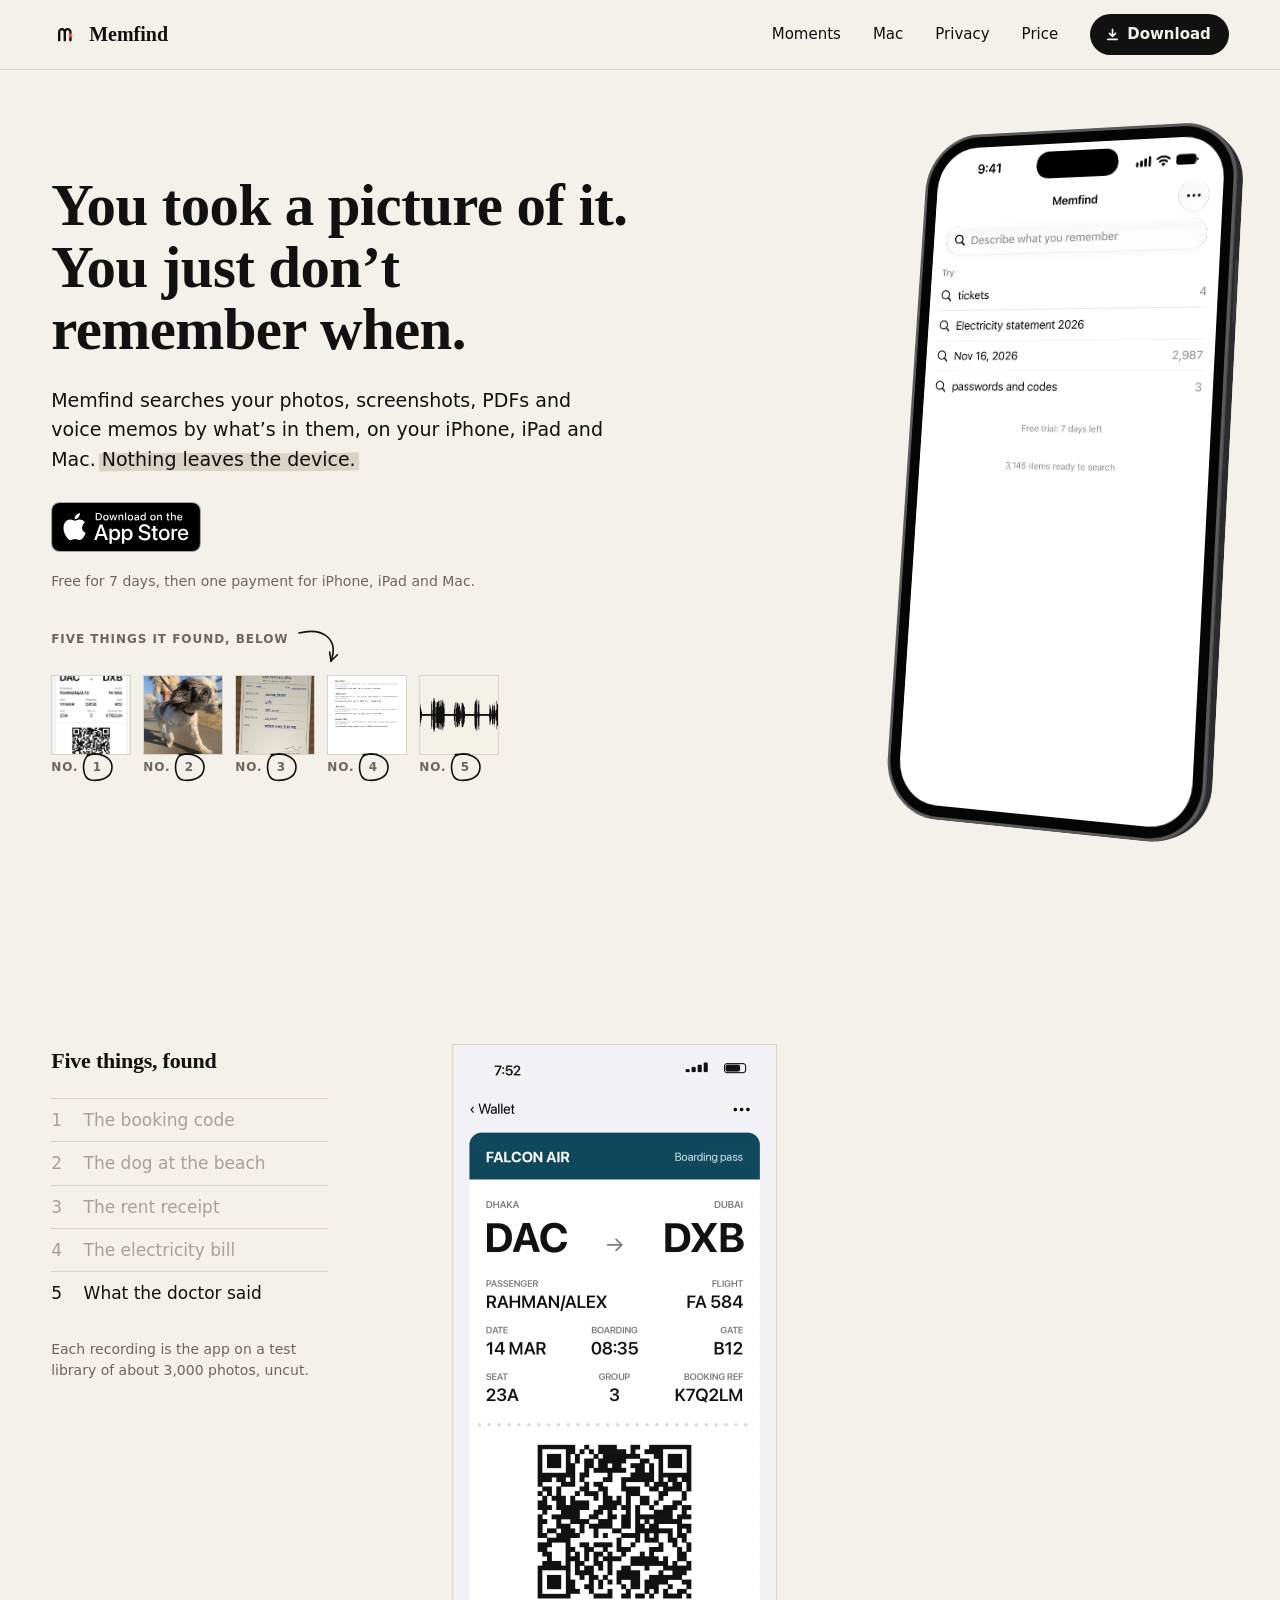
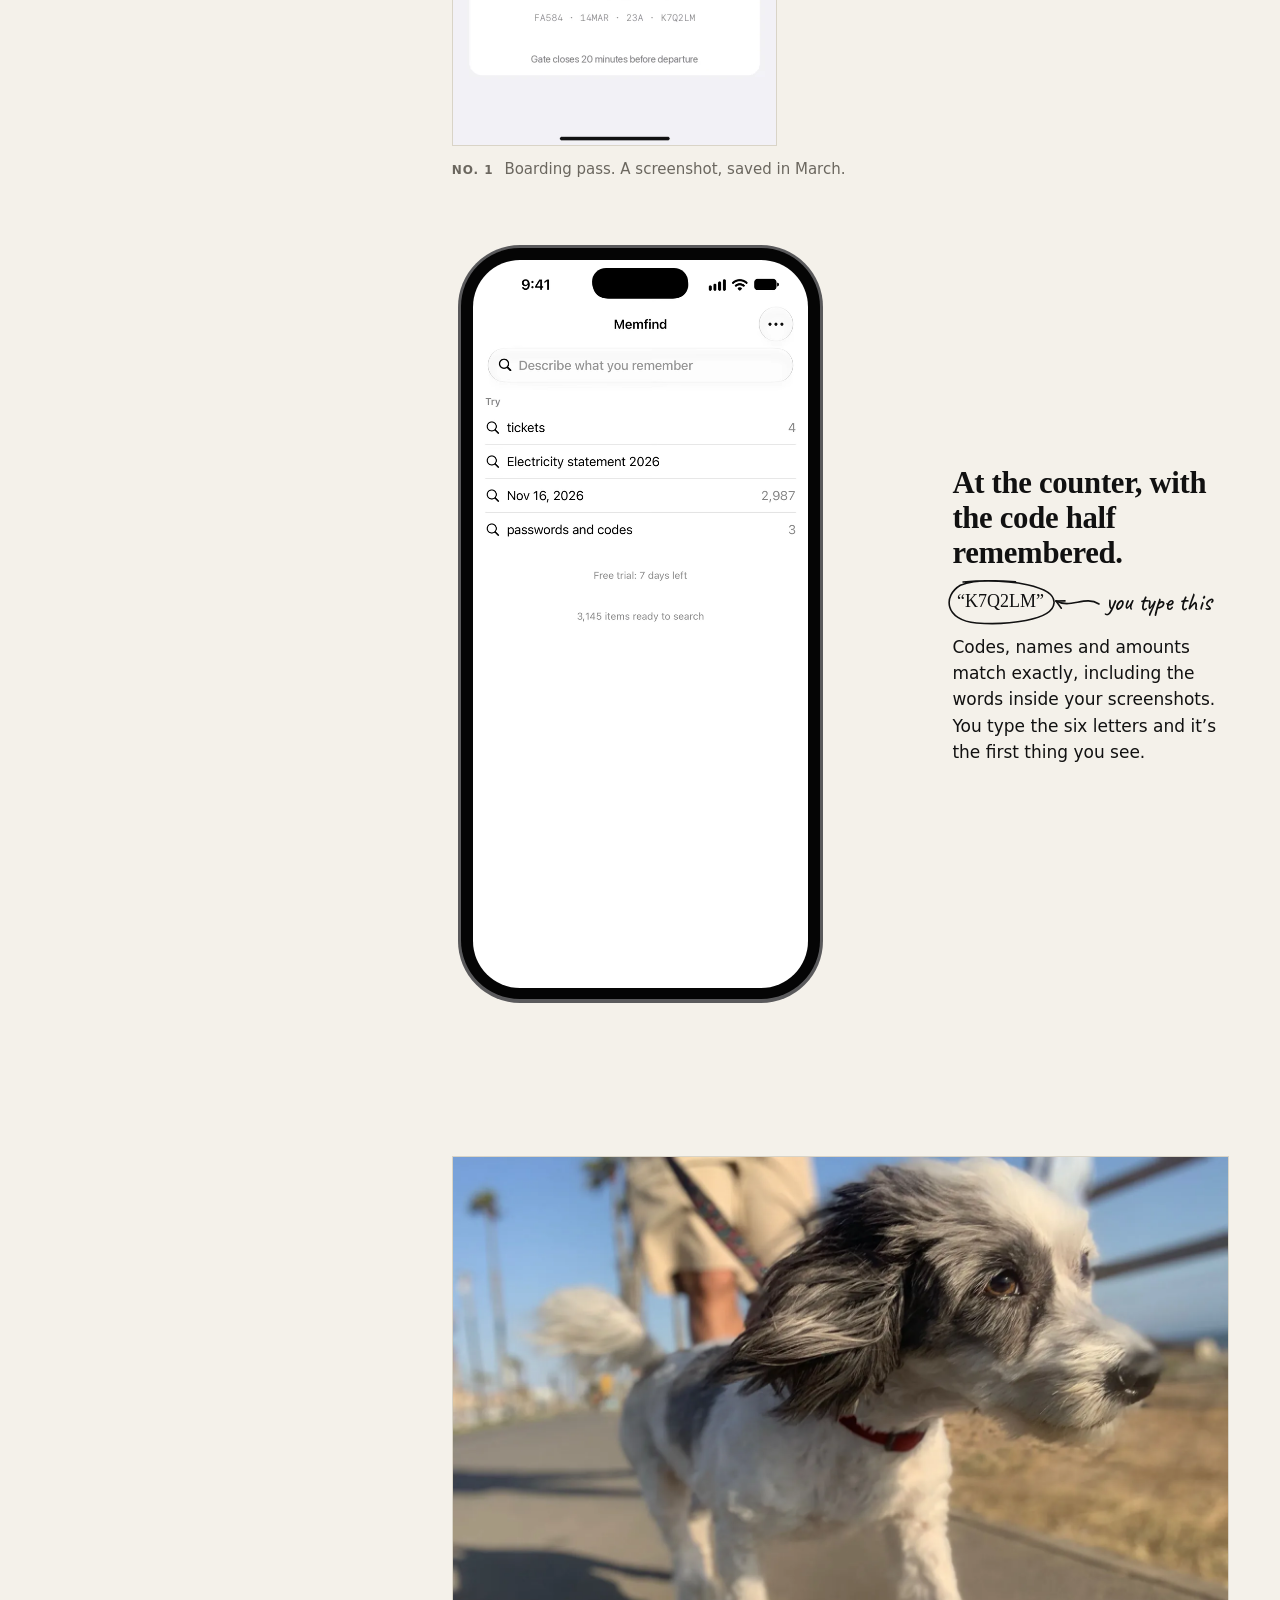
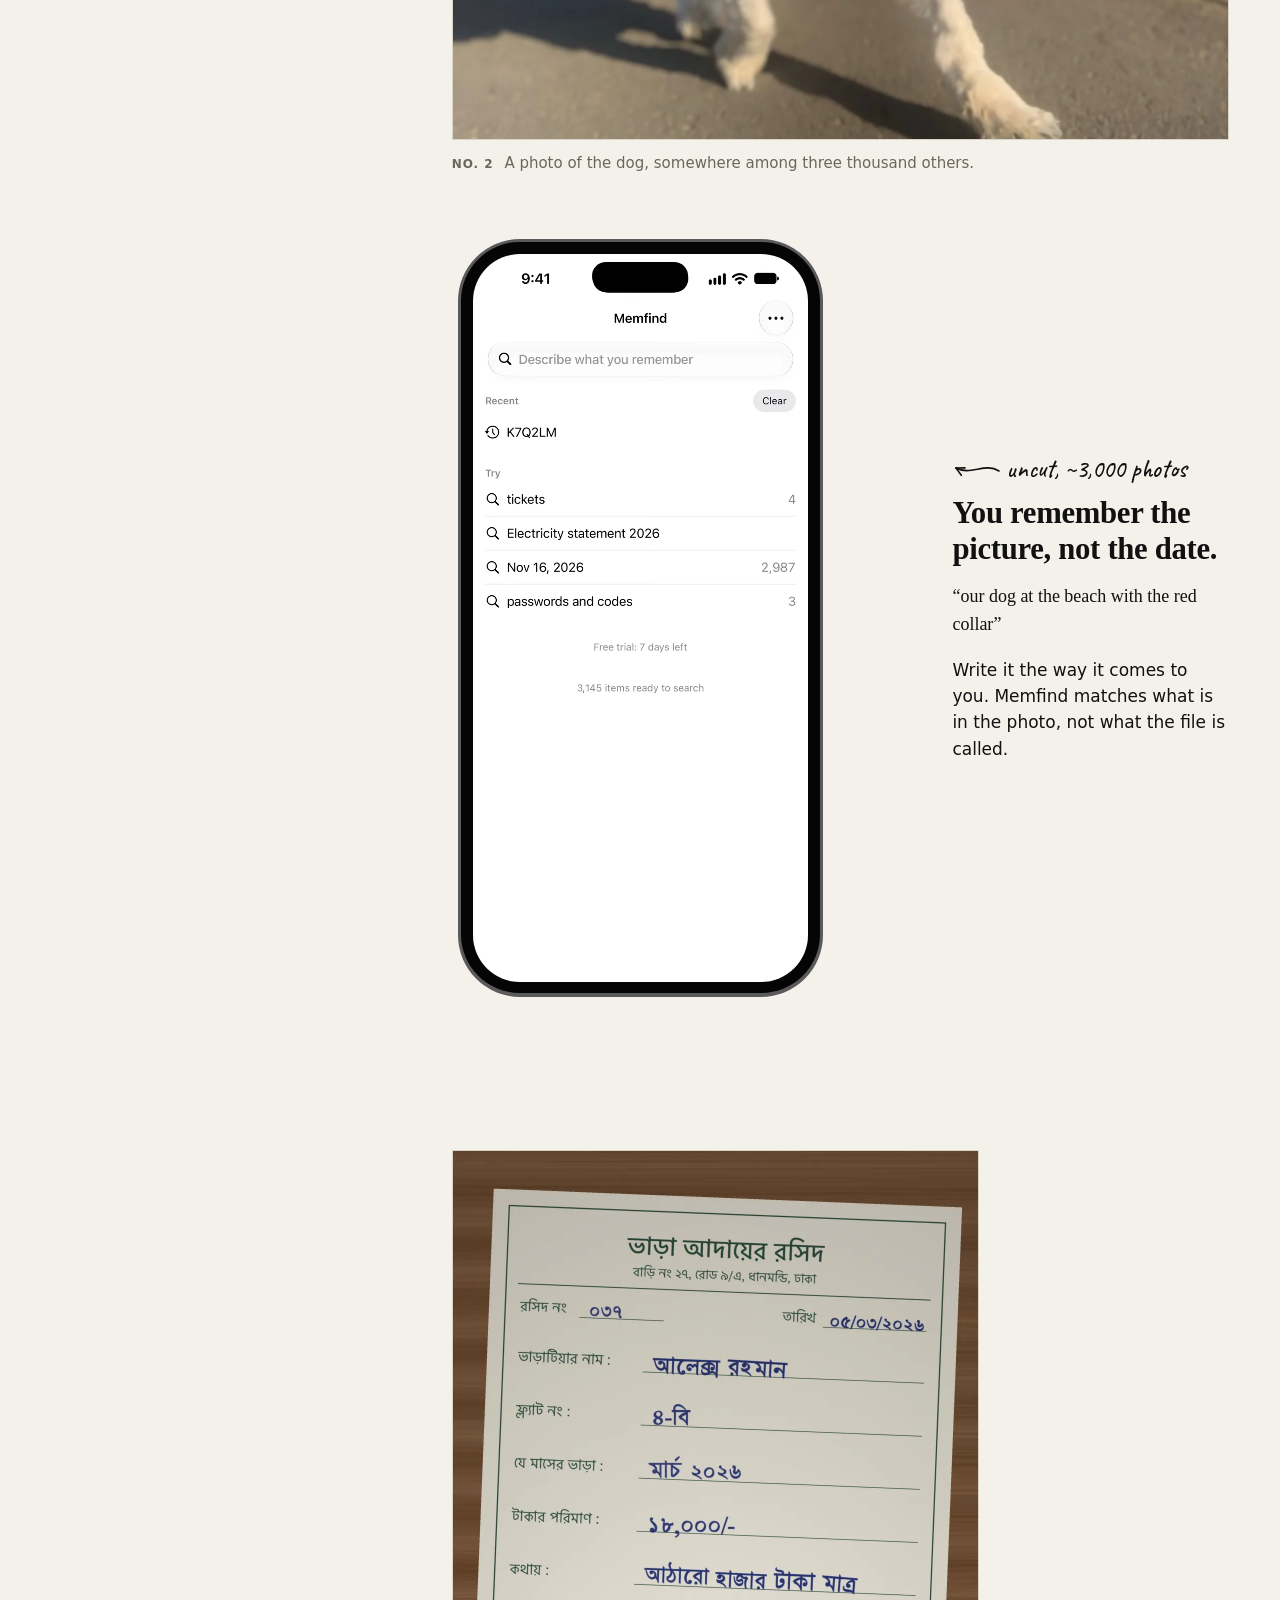
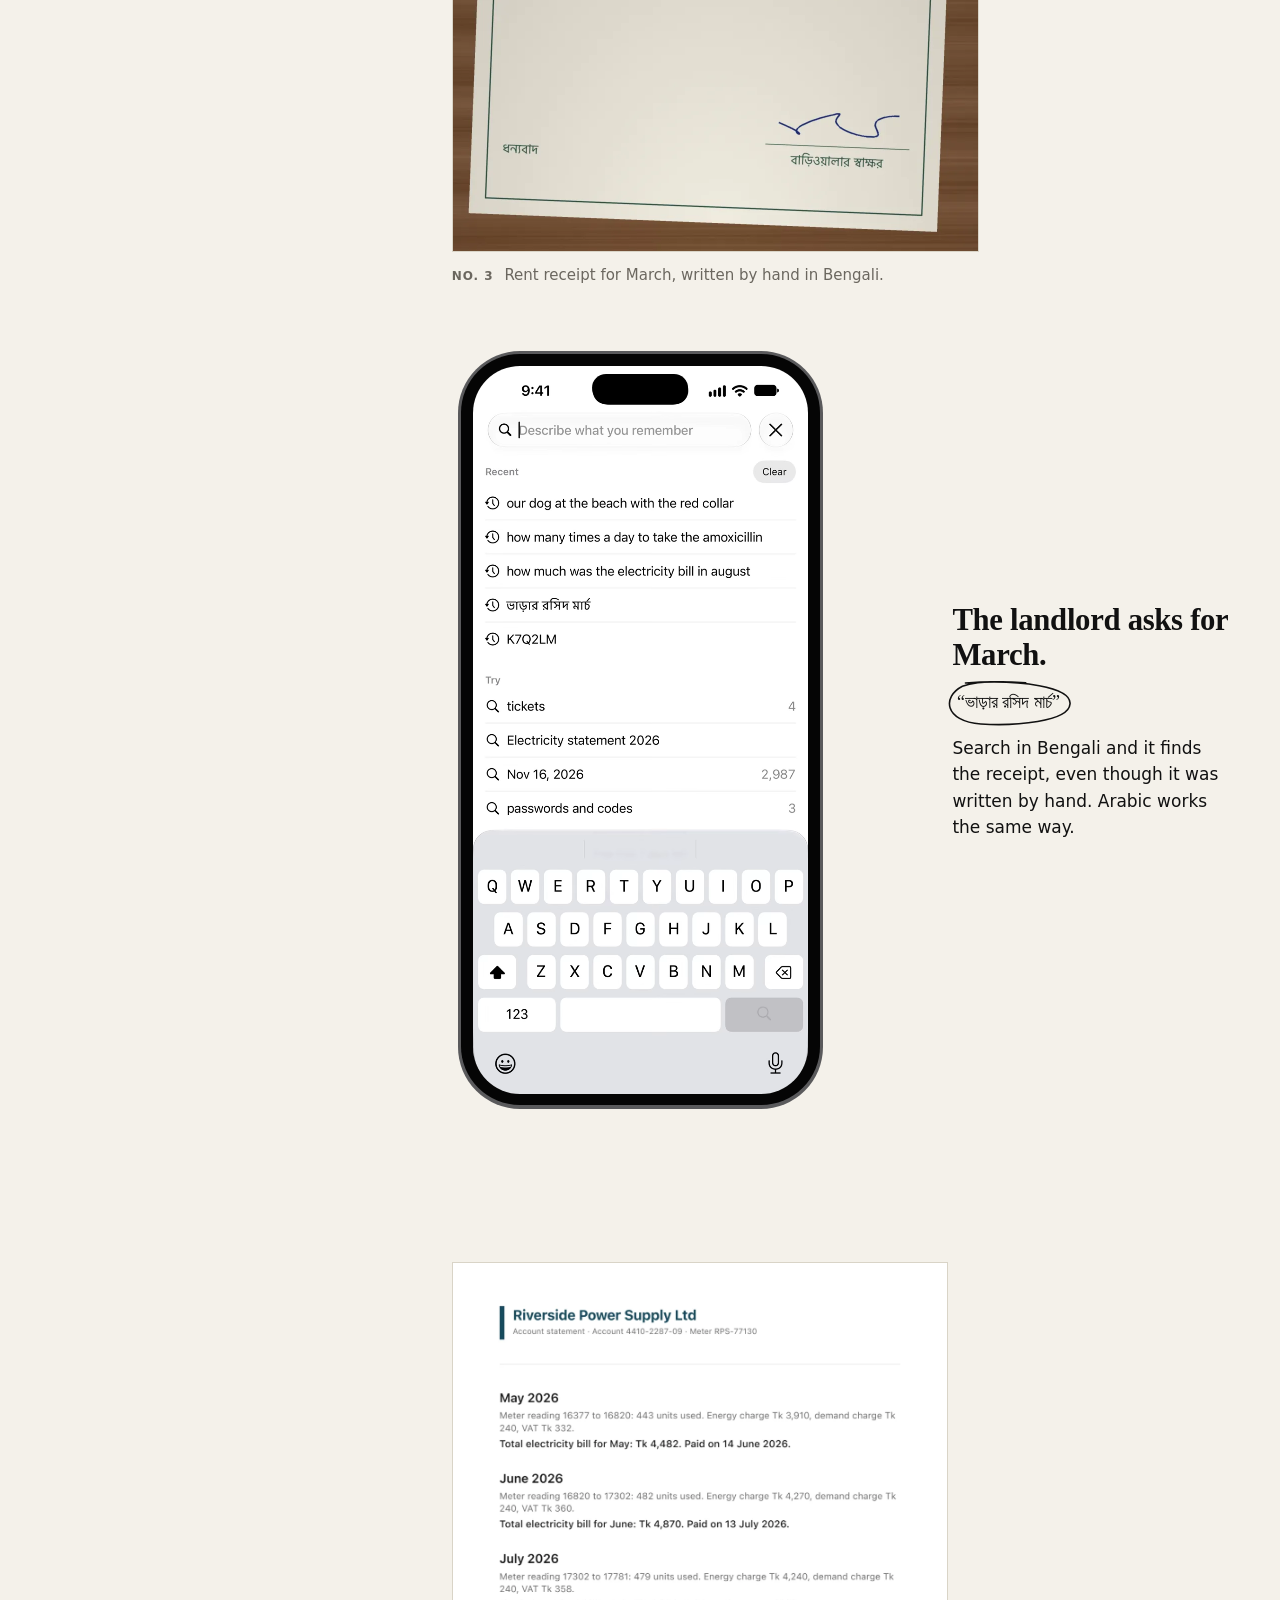
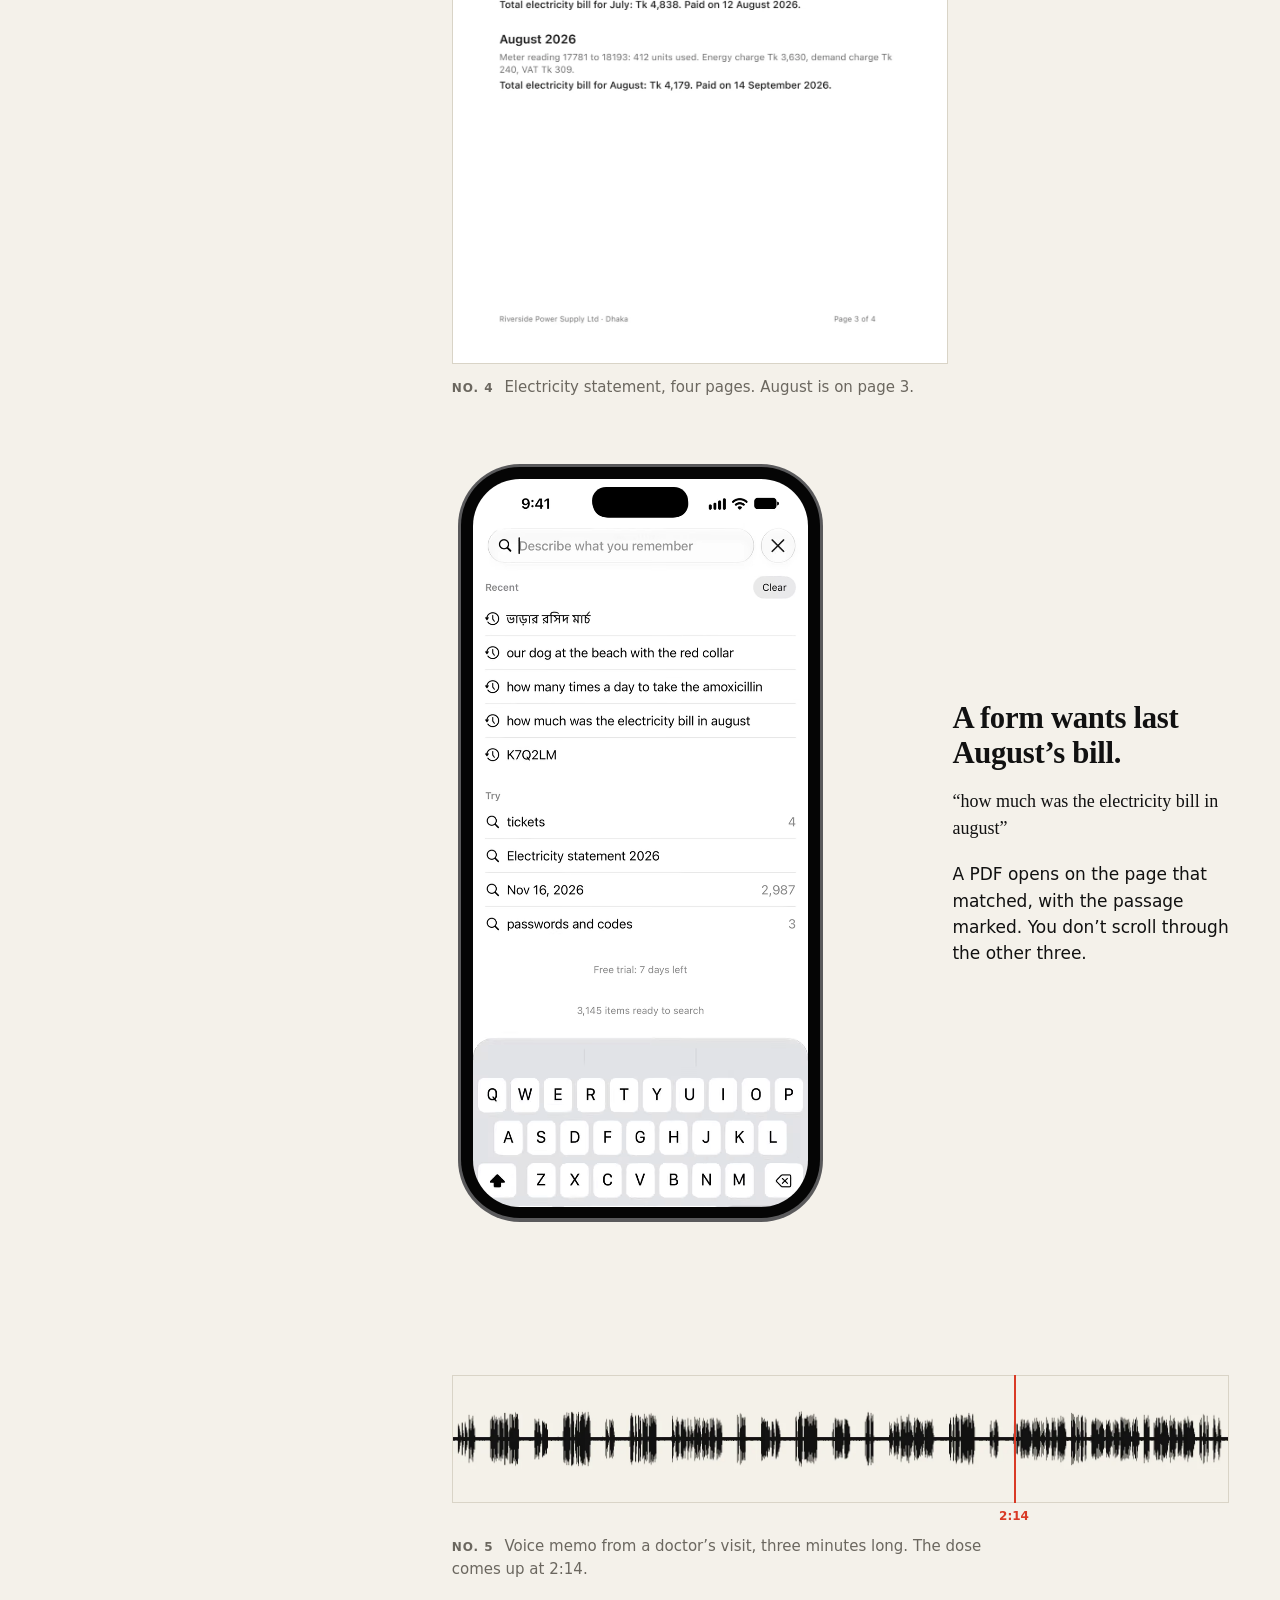
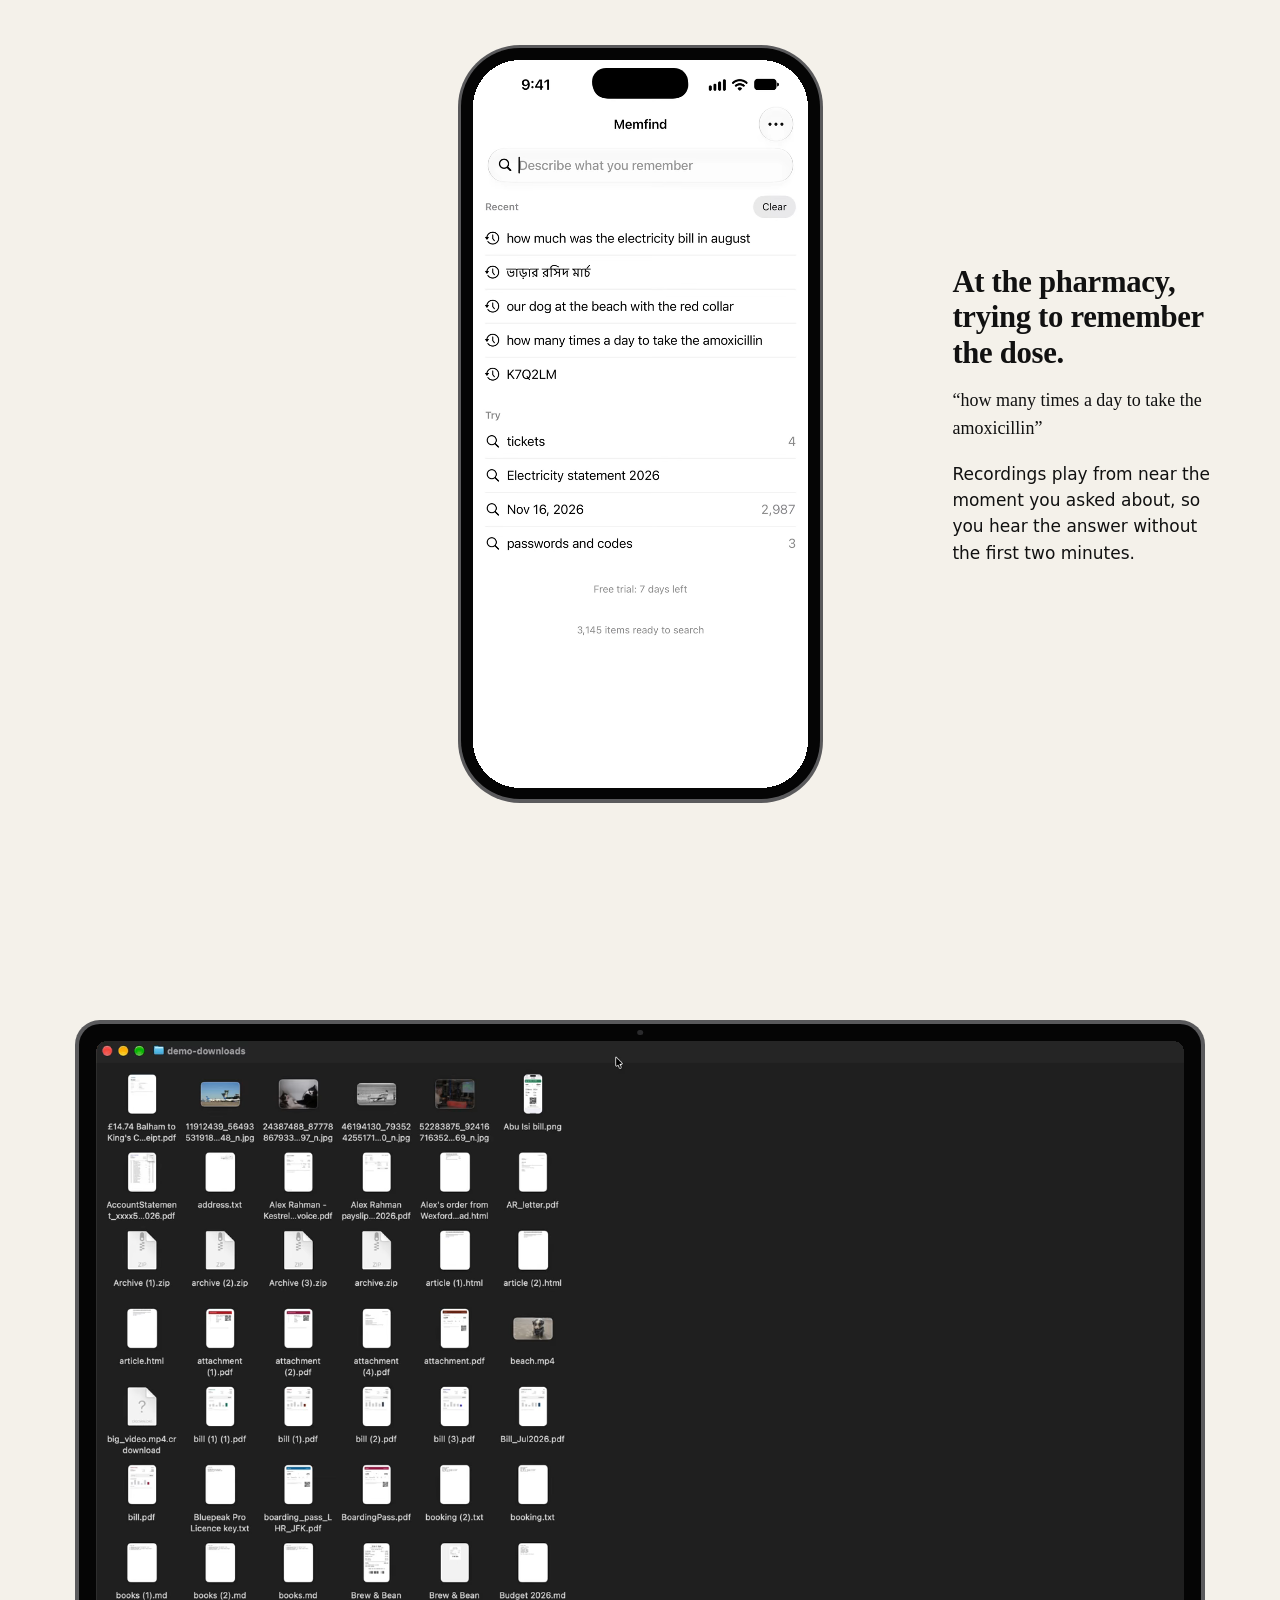
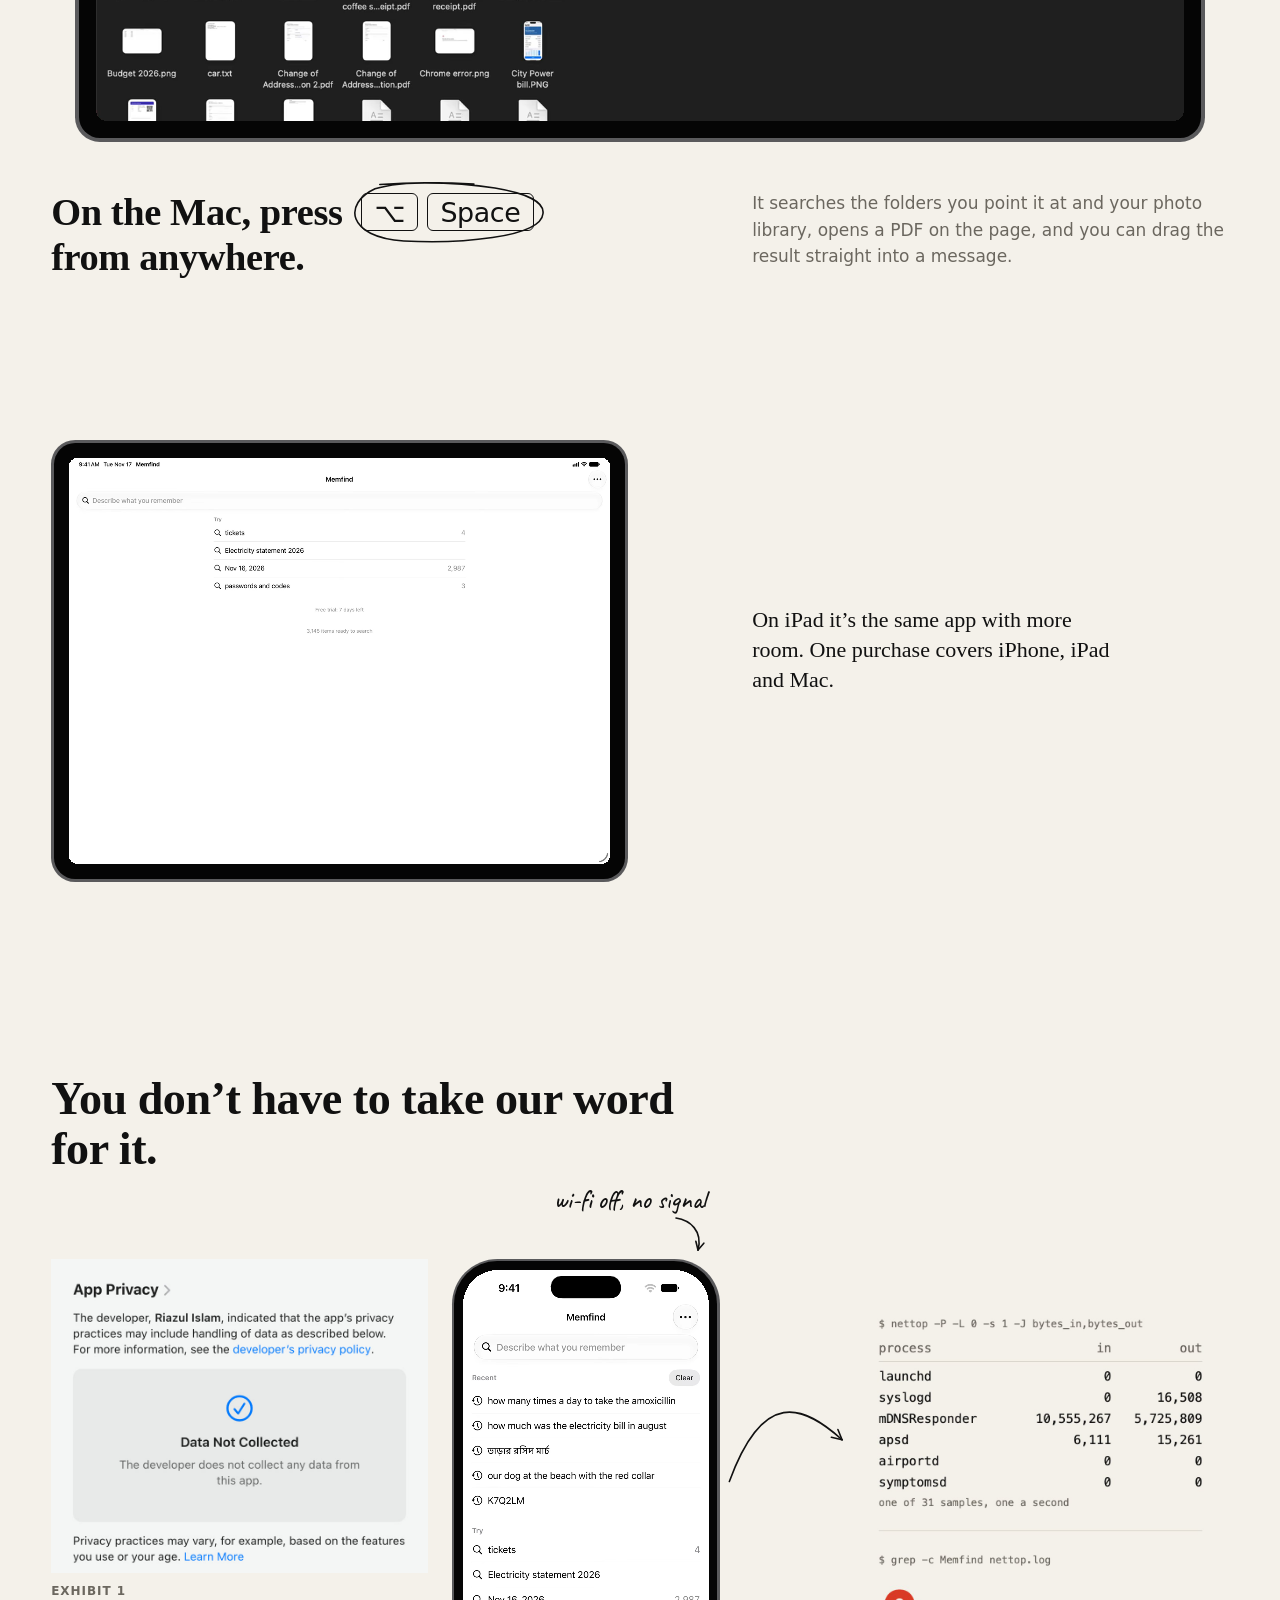
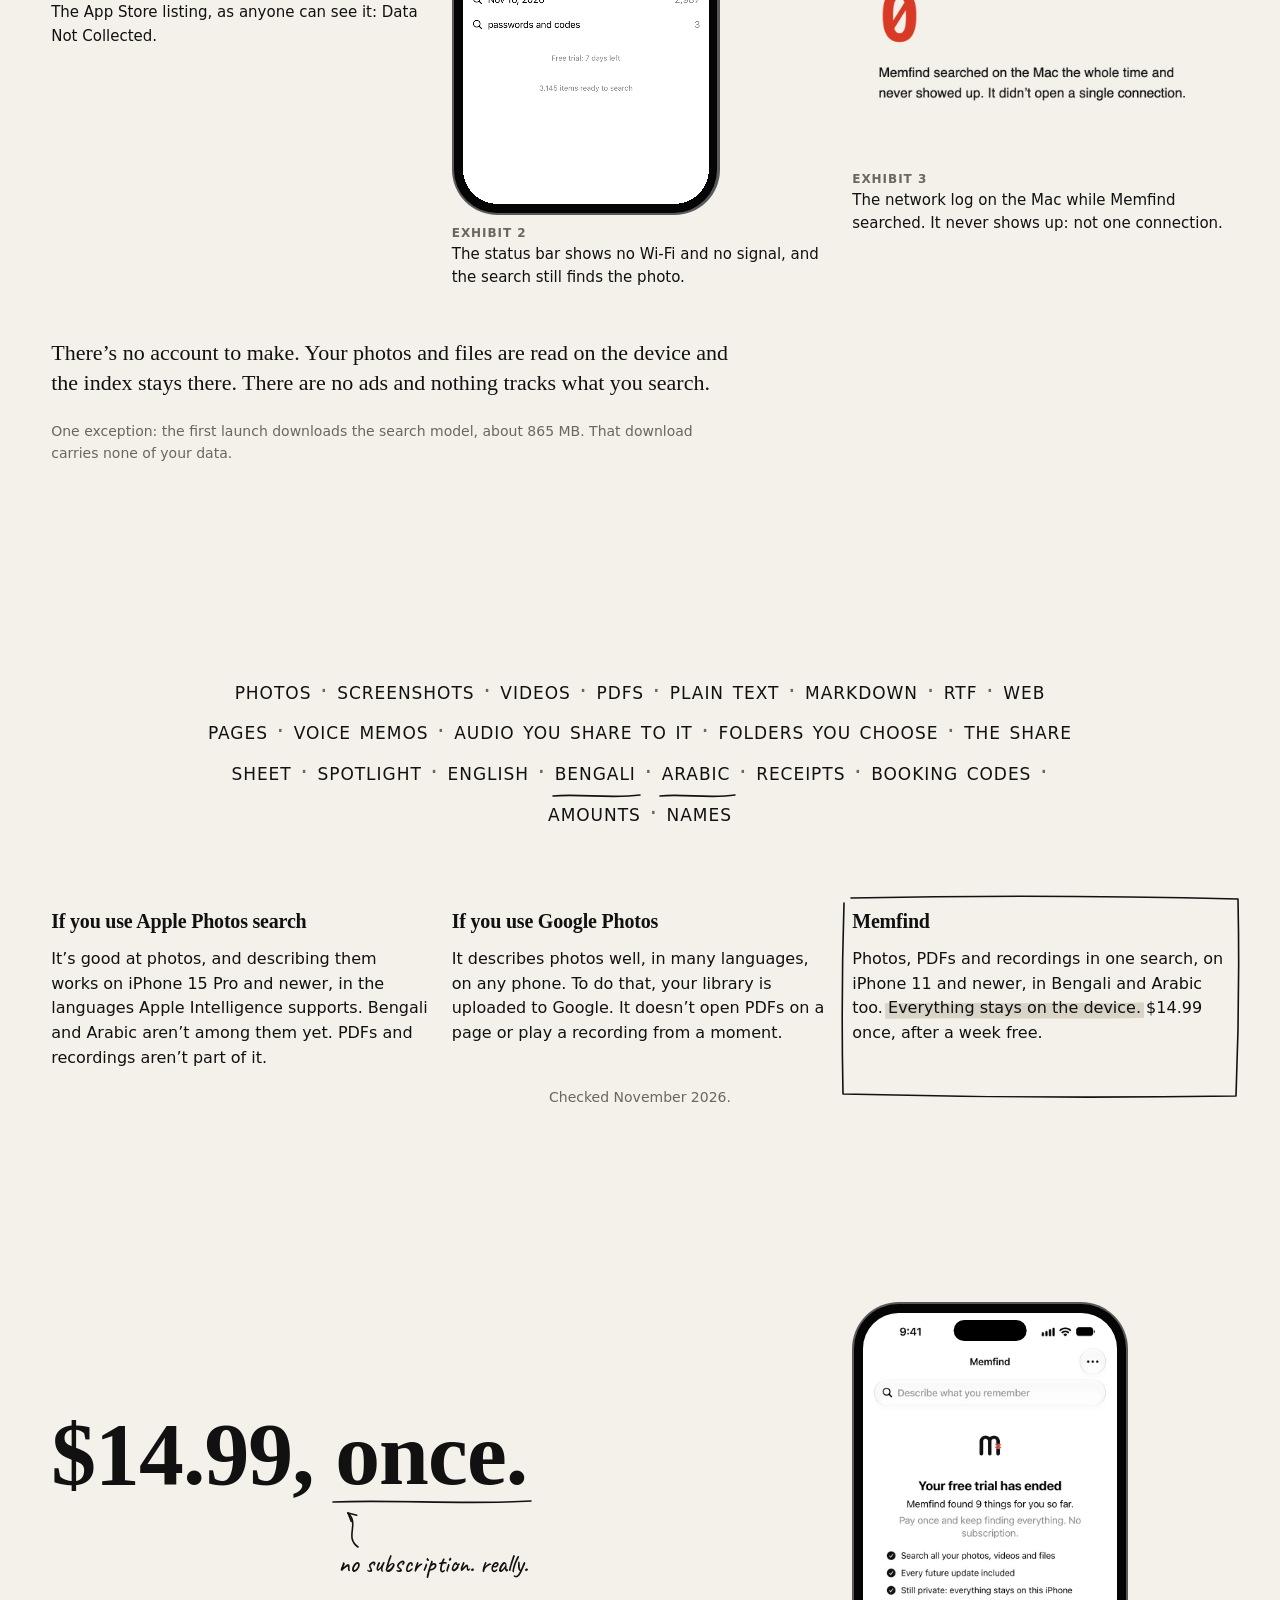
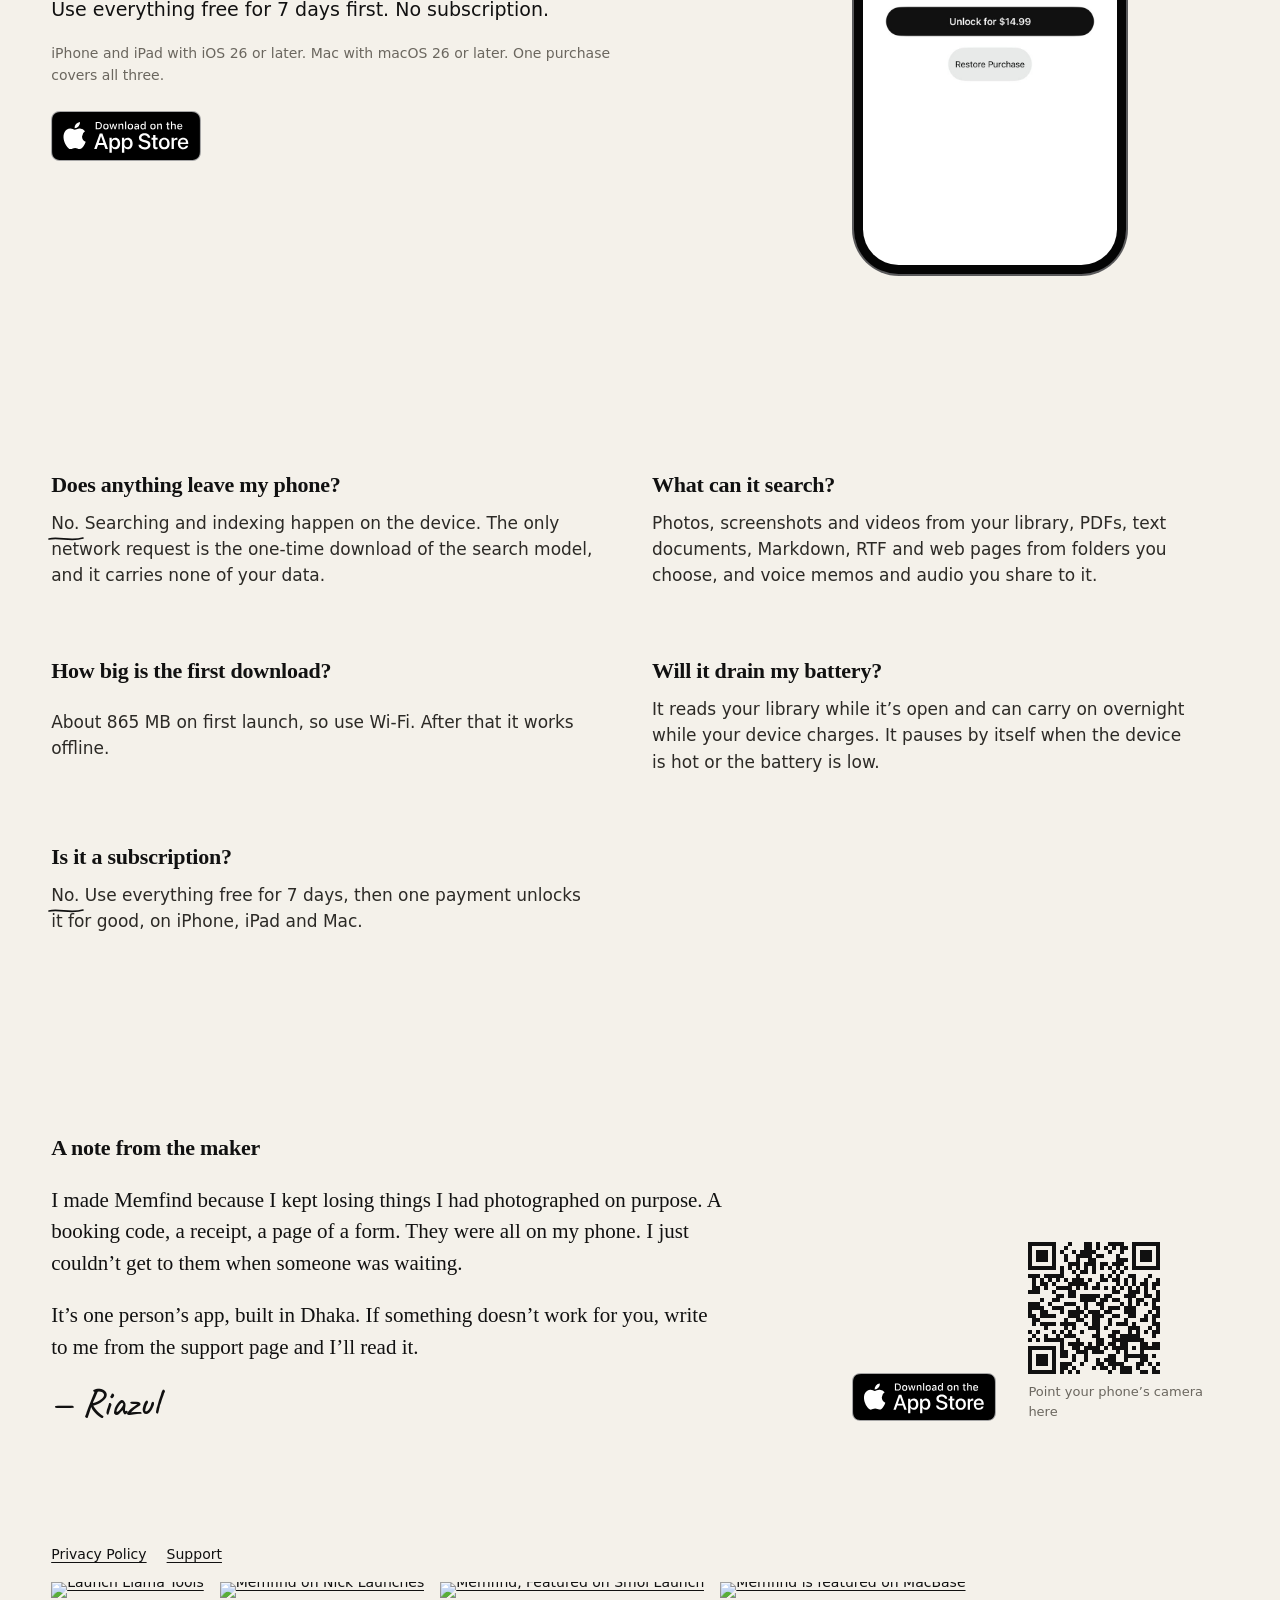
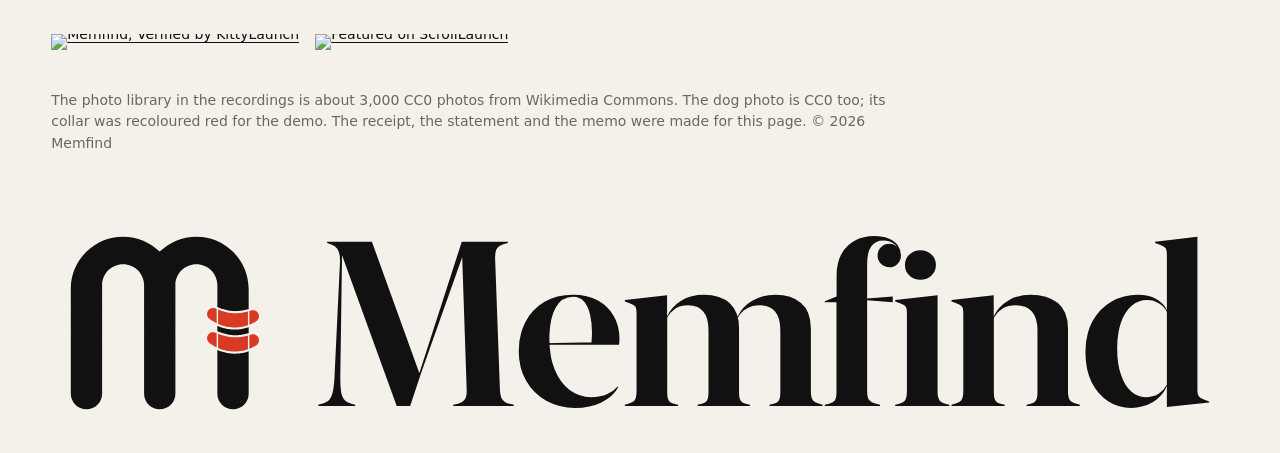
==== commit d259f0ee: "deploy: memfind-app 50b4329 (partner offer code for ?ref=remotionui)" ====
--- a/index.html
+++ b/index.html
@@ -36,8 +36,8 @@
 <link rel="alternate" type="text/plain" title="LLM summary" href="/llms.txt">
 <link rel="preload" href="./fonts/caveat-500-latin.woff2" as="font" type="font/woff2" crossorigin>
 <script type="application/ld+json">{"@context":"https://schema.org","@graph":[{"@type":"Organization","@id":"https://getmemfind.com/#org","name":"Memfind","url":"https://getmemfind.com/","logo":"https://getmemfind.com/icon-512.png","email":"memfind.app@gmail.com","sameAs":["https://apps.apple.com/app/id6825525742","https://www.youtube.com/@Memfind"]},{"@type":"WebSite","@id":"https://getmemfind.com/#website","name":"Memfind","url":"https://getmemfind.com/","inLanguage":"en","publisher":{"@id":"https://getmemfind.com/#org"}},{"@type":"SoftwareApplication","@id":"https://getmemfind.com/#app","name":"Memfind","applicationCategory":"UtilitiesApplication","operatingSystem":"iOS 26, iPadOS 26, macOS 26","description":"Memfind searches your photos, screenshots, videos, PDFs, documents and voice recordings by what is in them, in your own words, on iPhone, iPad and Mac. Everything is indexed and searched on the device; nothing is uploaded.","url":"https://getmemfind.com/","downloadUrl":"https://apps.apple.com/app/id6825525742","installUrl":"https://apps.apple.com/app/id6825525742","image":"https://getmemfind.com/og-image.png","screenshot":"https://getmemfind.com/og-image.png","publisher":{"@id":"https://getmemfind.com/#org"},"offers":{"@type":"Offer","price":"14.99","priceCurrency":"USD","availability":"https://schema.org/InStock","url":"https://apps.apple.com/app/id6825525742","description":"Free for 7 days, then a one-time purchase. No subscription."}},{"@type":"FAQPage","@id":"https://getmemfind.com/#faq","mainEntity":[{"@type":"Question","name":"Does anything leave my phone?","acceptedAnswer":{"@type":"Answer","text":"No. Searching and indexing happen on the device. The only network request is the one-time download of the search model, and it carries none of your data."}},{"@type":"Question","name":"What can it search?","acceptedAnswer":{"@type":"Answer","text":"Photos, screenshots and videos from your library, PDFs, text documents, Markdown, RTF and web pages from folders you choose, and voice memos and audio you share to it."}},{"@type":"Question","name":"How big is the first download?","acceptedAnswer":{"@type":"Answer","text":"About 865 MB on first launch, so use Wi-Fi. After that it works offline."}},{"@type":"Question","name":"Will it drain my battery?","acceptedAnswer":{"@type":"Answer","text":"It reads your library while it’s open and can carry on overnight while your device charges. It pauses by itself when the device is hot or the battery is low."}},{"@type":"Question","name":"Is it a subscription?","acceptedAnswer":{"@type":"Answer","text":"No. Use everything free for 7 days, then one payment unlocks it for good, on iPhone, iPad and Mac."}}]}]}</script>
-  <script type="module" crossorigin src="./assets/index-CgZXSNAu.js"></script>
-  <link rel="stylesheet" crossorigin href="./assets/index-ClsOSiP-.css">
+  <script type="module" crossorigin src="./assets/index-B83oK9ts.js"></script>
+  <link rel="stylesheet" crossorigin href="./assets/index-BZXMS1Xr.css">
 </head>
 <body>
 <div id="root" data-prerendered="true"><a class="skip" href="#main">Skip to content</a><header class="top-bar"><div class="top"><a class="brand" href="./" aria-label="Memfind, home"><img src="mark.svg" alt="" width="28" height="28"/><span>Memfind</span></a><nav aria-label="Sections"><a href="#moments">Moments</a><a href="#mac">Mac</a><a href="#privacy">Privacy</a><a href="#price">Price</a><a class="get-btn" href="https://apps.apple.com/app/id6825525742?pt=129597670&amp;ct=site&amp;mt=8"><svg viewBox="0 0 16 16" width="15" height="15" aria-hidden="true" focusable="false"><path d="M8 2.5v7.5M4.75 6.75 8 10l3.25-3.25M3 13.25h10" fill="none" stroke="currentColor" stroke-width="1.75" stroke-linecap="round" stroke-linejoin="round"></path></svg>Download</a></nav></div></header><main id="main"><section class="opening grid" aria-labelledby="opening-title"><div class="opening-text"><h1 id="opening-title">You took a picture of it. You just don’t remember when.</h1><p>Memfind searches your photos, screenshots, PDFs and voice memos by what’s in them, on your iPhone, iPad and Mac. <span class="pen pen-highlight ">Nothing leaves the device.<svg class="pen-svg" aria-hidden="true" focusable="false"></svg></span></p><a class="store-badge" href="https://apps.apple.com/app/id6825525742?pt=129597670&amp;ct=site&amp;mt=8"><img src="app-store-badge.svg" alt="Download on the App Store" width="150" height="50"/></a><p class="small">Free for 7 days, then one payment for iPhone, iPad and Mac.</p><p class="thumbs-label">Five things it found, below<span class="pen pen-arrow "><svg class="pen-svg" aria-hidden="true" focusable="false"></svg></span></p><ol class="thumbs" aria-label="Five things Memfind found"><li><a href="#m1" title="The booking code"><img src="media/objects/boarding-pass.webp" alt="A boarding pass screenshot, Dhaka to Dubai, booking code K7Q2LM." width="80" height="80"/><span class="no">No. <span class="pen pen-ring ">1<svg class="pen-svg" aria-hidden="true" focusable="false"></svg></span></span></a></li><li><a href="#m2" title="The dog at the beach"><img src="media/objects/dog.webp" alt="A dog on a beach wearing a red collar." width="80" height="80"/><span class="no">No. <span class="pen pen-ring ">2<svg class="pen-svg" aria-hidden="true" focusable="false"></svg></span></span></a></li><li><a href="#m3" title="The rent receipt"><img src="media/objects/rent-receipt.webp" alt="A handwritten rent receipt in Bengali for March." width="80" height="80"/><span class="no">No. <span class="pen pen-ring ">3<svg class="pen-svg" aria-hidden="true" focusable="false"></svg></span></span></a></li><li><a href="#m4" title="The electricity bill"><img src="media/objects/bill-p3.webp" alt="Page 3 of an electricity statement, showing August." width="80" height="80"/><span class="no">No. <span class="pen pen-ring ">4<svg class="pen-svg" aria-hidden="true" focusable="false"></svg></span></span></a></li><li><a href="#m5" title="What the doctor said"><img src="media/objects/memo-wave.webp" alt="The waveform of a three-minute voice memo from a doctor’s visit." width="80" height="80"/><span class="no">No. <span class="pen pen-ring ">5<svg class="pen-svg" aria-hidden="true" focusable="false"></svg></span></span></a></li></ol></div><div class="device device-iphone device-tilt hero-device"><div class="device-body"><span class="device-slice" style="--i:1" aria-hidden="true"></span><span class="device-slice" style="--i:2" aria-hidden="true"></span><span class="device-slice" style="--i:3" aria-hidden="true"></span><span class="device-slice" style="--i:4" aria-hidden="true"></span><span class="device-slice" style="--i:5" aria-hidden="true"></span><span class="device-slice" style="--i:6" aria-hidden="true"></span><span class="device-slice" style="--i:7" aria-hidden="true"></span><span class="device-slice" style="--i:8" aria-hidden="true"></span><span class="device-slice" style="--i:9" aria-hidden="true"></span><span class="device-slice" style="--i:10" aria-hidden="true"></span><span class="device-slice" style="--i:11" aria-hidden="true"></span><span class="device-slice" style="--i:12" aria-hidden="true"></span><span class="device-btn btn-power" aria-hidden="true"></span><div class="device-face"><div class="device-bezel"><div class="media " style="aspect-ratio:1320 / 2868;--ar:1320 / 2868"><video muted="" playsinline="" loop="" preload="none" poster="media/m1-poster.jpg" aria-label="Memfind searching “K7Q2LM” and opening the boarding pass."><source src="media/m1.webm" type="video/webm"/><source src="media/m1.mp4" type="video/mp4"/></video></div><span class="device-island" aria-hidden="true"></span></div></div></div></div></section><section id="moments" class="moments grid" aria-labelledby="moments-title"><nav class="index" aria-labelledby="moments-title"><h2 id="moments-title">Five things, found</h2><ol><li><a href="#m1" aria-current="true"><span>1</span>The booking code</a></li><li><a href="#m2"><span>2</span>The dog at the beach</a></li><li><a href="#m3"><span>3</span>The rent receipt</a></li><li><a href="#m4"><span>4</span>The electricity bill</a></li><li><a href="#m5"><span>5</span>What the doctor said</a></li></ol><p class="small">Each recording is the app on a test library of about 3,000 photos, uncut.</p></nav><div class="moment-list"><article id="m1" class="moment" aria-labelledby="m1-title"><figure class="object object-m1"><div class="object-frame"><img src="media/objects/boarding-pass.webp" alt="A boarding pass screenshot, Dhaka to Dubai, booking code K7Q2LM." width="646" height="1400" loading="lazy"/></div><figcaption><span class="no">No. <!-- -->1</span> <!-- -->Boarding pass. A screenshot, saved in March.</figcaption></figure><div class="found"><div class="device device-iphone phone"><div class="device-body"><div class="device-face"><div class="device-bezel"><div class="media " style="aspect-ratio:1320 / 2868;--ar:1320 / 2868"><video muted="" playsinline="" loop="" preload="none" poster="media/m1-poster.jpg" aria-label="Memfind searching “K7Q2LM” and opening the result."><source src="media/m1.webm" type="video/webm"/><source src="media/m1.mp4" type="video/mp4"/></video></div><span class="device-island" aria-hidden="true"></span></div></div></div></div><div class="found-text"><h3 id="m1-title">At the counter, with the code half remembered.</h3><p class="query"><span class="sr">Searched for: </span><span class="pen pen-ring "><q>K7Q2LM</q><svg class="pen-svg" aria-hidden="true" focusable="false"></svg></span><span class="hand-note hand-left "><svg class="hand-arrow" width="50" height="20" viewBox="0 0 50 20" aria-hidden="true" focusable="false"><path d="M 47 12 C 33 3 19 17 4 9" pathLength="1" style="--delay:1.2999999999999998s"></path><path d="M 4 9 l 8.999546154982525 -0.09038254443885863" pathLength="1" style="--delay:1.6999999999999997s"></path><path d="M 4 9 l 5.30840237421193 7.267796380847577" pathLength="1" style="--delay:1.6999999999999997s"></path></svg><span class="hand-text" style="--delay:0.7s">you type this</span></span></p><p>Codes, names and amounts match exactly, including the words inside your screenshots. You type the six letters and it’s the first thing you see.</p></div></div></article><article id="m2" class="moment" aria-labelledby="m2-title"><figure class="object object-m2"><div class="object-frame"><img src="media/objects/dog.webp" alt="A dog on a beach wearing a red collar." width="1600" height="1200" loading="lazy"/></div><figcaption><span class="no">No. <!-- -->2</span> <!-- -->A photo of the dog, somewhere among three thousand others.</figcaption></figure><div class="found"><div class="device device-iphone phone"><div class="device-body"><div class="device-face"><div class="device-bezel"><div class="media " style="aspect-ratio:1320 / 2868;--ar:1320 / 2868"><video muted="" playsinline="" loop="" preload="none" poster="media/m2-poster.jpg" aria-label="Memfind searching “our dog at the beach with the red collar” and opening the result."><source src="media/m2.webm" type="video/webm"/><source src="media/m2.mp4" type="video/mp4"/></video></div><span class="device-island" aria-hidden="true"></span></div></div></div></div><div class="found-text"><p class="hand-note hand-left note-uncut"><svg class="hand-arrow" width="50" height="20" viewBox="0 0 50 20" aria-hidden="true" focusable="false"><path d="M 47 12 C 33 3 19 17 4 9" pathLength="1" style="--delay:0.6s"></path><path d="M 4 9 l 8.999546154982525 -0.09038254443885863" pathLength="1" style="--delay:1s"></path><path d="M 4 9 l 5.30840237421193 7.267796380847577" pathLength="1" style="--delay:1s"></path></svg><span class="hand-text" style="--delay:0s">uncut, ~3,000 photos</span></p><h3 id="m2-title">You remember the picture, not the date.</h3><p class="query"><span class="sr">Searched for: </span><q>our dog at the beach with the red collar</q></p><p>Write it the way it comes to you. Memfind matches what is in the photo, not what the file is called.</p></div></div></article><article id="m3" class="moment" aria-labelledby="m3-title"><figure class="object object-m3"><div class="object-frame"><img src="media/objects/rent-receipt.webp" alt="A handwritten rent receipt in Bengali for March." width="1050" height="1400" loading="lazy"/></div><figcaption><span class="no">No. <!-- -->3</span> <!-- -->Rent receipt for March, written by hand in Bengali.</figcaption></figure><div class="found"><div class="device device-iphone phone"><div class="device-body"><div class="device-face"><div class="device-bezel"><div class="media " style="aspect-ratio:1320 / 2868;--ar:1320 / 2868"><video muted="" playsinline="" loop="" preload="none" poster="media/m3-poster.jpg" aria-label="Memfind searching “ভাড়ার রসিদ মার্চ” and opening the result."><source src="media/m3.webm" type="video/webm"/><source src="media/m3.mp4" type="video/mp4"/></video></div><span class="device-island" aria-hidden="true"></span></div></div></div></div><div class="found-text"><h3 id="m3-title">The landlord asks for March.</h3><p class="query"><span class="sr">Searched for: </span><span class="pen pen-ring "><q lang="bn">ভাড়ার রসিদ মার্চ</q><svg class="pen-svg" aria-hidden="true" focusable="false"></svg></span></p><p>Search in Bengali and it finds the receipt, even though it was written by hand. Arabic works the same way.</p></div></div></article><article id="m4" class="moment" aria-labelledby="m4-title"><figure class="object object-m4"><div class="object-frame"><img src="media/objects/bill-p3.webp" alt="Page 3 of an electricity statement, showing August." width="1100" height="1557" loading="lazy"/></div><figcaption><span class="no">No. <!-- -->4</span> <!-- -->Electricity statement, four pages. August is on page 3.</figcaption></figure><div class="found"><div class="device device-iphone phone"><div class="device-body"><div class="device-face"><div class="device-bezel"><div class="media " style="aspect-ratio:1320 / 2868;--ar:1320 / 2868"><video muted="" playsinline="" loop="" preload="none" poster="media/m4-poster.jpg" aria-label="Memfind searching “how much was the electricity bill in august” and opening the result."><source src="media/m4.webm" type="video/webm"/><source src="media/m4.mp4" type="video/mp4"/></video></div><span class="device-island" aria-hidden="true"></span></div></div></div></div><div class="found-text"><h3 id="m4-title">A form wants last August’s bill.</h3><p class="query"><span class="sr">Searched for: </span><q>how much was the electricity bill in august</q></p><p>A PDF opens on the page that matched, with the passage marked. You don’t scroll through the other three.</p></div></div></article><article id="m5" class="moment" aria-labelledby="m5-title"><figure class="object object-m5"><div class="object-frame"><img src="media/objects/memo-wave.webp" alt="The waveform of a three-minute voice memo from a doctor’s visit." width="1600" height="260" loading="lazy"/><i class="tick" style="left:72.35421166306696%" aria-hidden="true"><b>2:14</b></i></div><figcaption><span class="no">No. <!-- -->5</span> <!-- -->Voice memo from a doctor’s visit, three minutes long. The dose comes up at 2:14.</figcaption></figure><div class="found"><div class="device device-iphone phone"><div class="device-body"><div class="device-face"><div class="device-bezel"><div class="media " style="aspect-ratio:1320 / 2868;--ar:1320 / 2868"><video muted="" playsinline="" loop="" preload="none" poster="media/m5-poster.jpg" aria-label="Memfind searching “how many times a day to take the amoxicillin” and opening the result."><source src="media/m5.webm" type="video/webm"/><source src="media/m5.mp4" type="video/mp4"/></video></div><span class="device-island" aria-hidden="true"></span></div></div></div></div><div class="found-text"><h3 id="m5-title">At the pharmacy, trying to remember the dose.</h3><p class="query"><span class="sr">Searched for: </span><q>how many times a day to take the amoxicillin</q></p><p>Recordings play from near the moment you asked about, so you hear the answer without the first two minutes.</p></div></div></article></div></section><section id="mac" class="devices" aria-labelledby="mac-title"><div class="mac-block"><div class="device device-mac wide"><div class="device-face"><div class="device-bezel"><div class="media " style="aspect-ratio:16 / 10;--ar:16 / 10"><video muted="" playsinline="" loop="" preload="none" poster="media/d1-poster.jpg" aria-label="On the Mac, Option-Space over Finder opens Memfind’s search panel; a search for what the lease says about pets opens the PDF on page 5 with the clause highlighted."><source src="media/d1.webm" type="video/webm"/><source src="media/d1.mp4" type="video/mp4"/></video></div><span class="device-camera" aria-hidden="true"></span></div></div></div><div class="grid mac-caption"><h2 id="mac-title">On the Mac, press <span class="pen pen-ring "><kbd>⌥</kbd> <kbd>Space</kbd><svg class="pen-svg" aria-hidden="true" focusable="false"></svg></span> from anywhere.</h2><p>It searches the folders you point it at and your photo library, opens a PDF on the page, and you can drag the result straight into a message.</p></div></div><div class="grid ipad"><div class="device device-ipad ipad-media"><div class="device-body"><div class="device-face"><div class="device-bezel"><div class="media " style="aspect-ratio:4 / 3;--ar:4 / 3"><video muted="" playsinline="" loop="" preload="none" poster="media/d2-poster.jpg" aria-label="The same search on iPad."><source src="media/d2.webm" type="video/webm"/><source src="media/d2.mp4" type="video/mp4"/></video></div></div></div></div></div><p>On iPad it’s the same app with more room. One purchase covers iPhone, iPad and Mac.</p></div></section><section id="privacy" class="privacy grid" aria-labelledby="privacy-title"><h2 id="privacy-title">You don’t have to take our word for it.</h2><ol class="exhibits"><li><figure><div class="media " style="aspect-ratio:1290 / 1077;--ar:1290 / 1077"><img src="media/p1.jpg" alt="The App Store listing, as anyone can see it: Data Not Collected." loading="lazy"/></div><figcaption><span class="no">Exhibit <!-- -->1</span> <!-- -->The App Store listing, as anyone can see it: Data Not Collected.</figcaption></figure></li><li class="has-note"><p class="hand-note hand-down exhibit-note"><span class="hand-text" style="--delay:0s">wi-fi off, no signal</span><svg class="hand-arrow" width="34" height="38" viewBox="0 0 34 38" aria-hidden="true" focusable="false"><path d="M 4 3 C 18 5 31 16 26 35" pathLength="1" style="--delay:0.6s"></path><path d="M 26 35 l -2.162712143986123 -8.736285033253834" pathLength="1" style="--delay:1s"></path><path d="M 26 35 l 5.848216618773111 -6.840932858894758" pathLength="1" style="--delay:1s"></path></svg></p><figure><div class="device device-iphone phone"><div class="device-body"><div class="device-face"><div class="device-bezel"><div class="media " style="aspect-ratio:1320 / 2868;--ar:1320 / 2868"><video muted="" playsinline="" loop="" preload="none" poster="media/p2-poster.jpg" aria-label="The status bar shows no Wi-Fi and no signal, and the search still finds the photo."><source src="media/p2.webm" type="video/webm"/><source src="media/p2.mp4" type="video/mp4"/></video></div><span class="device-island" aria-hidden="true"></span></div></div></div></div><figcaption><span class="no">Exhibit <!-- -->2</span> <!-- -->The status bar shows no Wi-Fi and no signal, and the search still finds the photo.</figcaption></figure></li><li><figure><div class="media " style="aspect-ratio:3 / 4;--ar:3 / 4"><img src="media/p3.jpg" alt="The network log on the Mac while Memfind searched. It never shows up: not one connection." loading="lazy"/></div><figcaption><span class="no">Exhibit <!-- -->3</span> <!-- -->The network log on the Mac while Memfind searched. It never shows up: not one connection.</figcaption></figure></li></ol><div class="privacy-text"><p>There’s no account to make. Your photos and files are read on the device and the index stays there. There are no ads and nothing tracks what you search.</p><p class="small">One exception: the first launch downloads the search model, about 865 MB. That download carries none of your data.</p></div></section><section class="reads" aria-labelledby="reads-title"><h2 id="reads-title" class="sr">What it reads</h2><p class="read-list"><span>Photos</span><span><i aria-hidden="true"> · </i>Screenshots</span><span><i aria-hidden="true"> · </i>Videos</span><span><i aria-hidden="true"> · </i>PDFs</span><span><i aria-hidden="true"> · </i>Plain text</span><span><i aria-hidden="true"> · </i>Markdown</span><span><i aria-hidden="true"> · </i>RTF</span><span><i aria-hidden="true"> · </i>Web pages</span><span><i aria-hidden="true"> · </i>Voice memos</span><span><i aria-hidden="true"> · </i>Audio you share to it</span><span><i aria-hidden="true"> · </i>Folders you choose</span><span><i aria-hidden="true"> · </i>The Share sheet</span><span><i aria-hidden="true"> · </i>Spotlight</span><span><i aria-hidden="true"> · </i>English</span><span><i aria-hidden="true"> · </i><span class="pen pen-underline ">Bengali<svg class="pen-svg" aria-hidden="true" focusable="false"></svg></span></span><span><i aria-hidden="true"> · </i><span class="pen pen-underline ">Arabic<svg class="pen-svg" aria-hidden="true" focusable="false"></svg></span></span><span><i aria-hidden="true"> · </i>Receipts</span><span><i aria-hidden="true"> · </i>Booking codes</span><span><i aria-hidden="true"> · </i>Amounts</span><span><i aria-hidden="true"> · </i>Names</span></p><div class="grid compare"><div><h3>If you use Apple Photos search</h3><p>It’s good at photos, and describing them works on iPhone 15 Pro and newer, in the languages Apple Intelligence supports. Bengali and Arabic aren’t among them yet. PDFs and recordings aren’t part of it.</p></div><div><h3>If you use Google Photos</h3><p>It describes photos well, in many languages, on any phone. To do that, your library is uploaded to Google. It doesn’t open PDFs on a page or play a recording from a moment.</p></div><div class="pen pen-box "><h3>Memfind</h3><p>Photos, PDFs and recordings in one search, on iPhone 11 and newer, in Bengali and Arabic too. <span class="pen pen-highlight ">Everything stays on the device.<svg class="pen-svg" aria-hidden="true" focusable="false"></svg></span> $14.99 once, after a week free.</p><svg class="pen-svg" aria-hidden="true" focusable="false"></svg></div></div><p class="small center">Checked November 2026.</p></section><section id="price" class="price grid" aria-labelledby="price-title"><div class="price-text"><h2 id="price-title">$14.99<!-- -->, <span class="pen pen-underline ">once.<span class="hand-note hand-up note-price" aria-hidden="true"><svg class="hand-arrow" width="32" height="40" viewBox="0 0 32 40" aria-hidden="true" focusable="false"><path d="M 20 38 C 6 28 22 15 10 4" pathLength="1" style="--delay:1.4s"></path><path d="M 10 4 l 8.737859365564638 2.156342669339533" pathLength="1" style="--delay:1.7999999999999998s"></path><path d="M 10 4 l 3.328662470182886 8.361818352463533" pathLength="1" style="--delay:1.7999999999999998s"></path></svg><span class="hand-text" style="--delay:0.8s">no subscription. really.</span></span><svg class="pen-svg" aria-hidden="true" focusable="false"></svg></span></h2><p>Use everything free for 7 days first. No subscription.</p><p class="small">iPhone and iPad with iOS 26 or later. Mac with macOS 26 or later. One purchase covers all three.</p><a class="store-badge" href="https://apps.apple.com/app/id6825525742?pt=129597670&amp;ct=site&amp;mt=8"><img src="app-store-badge.svg" alt="Download on the App Store" width="150" height="50"/></a></div><div class="device device-iphone phone"><div class="device-body"><div class="device-face"><div class="device-bezel"><div class="media " style="aspect-ratio:1320 / 2868;--ar:1320 / 2868"><img src="media/r1.jpg" alt="The unlock screen in the app, with the price." loading="lazy"/></div><span class="device-island" aria-hidden="true"></span></div></div></div></div></section><section id="faq" class="faq grid" aria-labelledby="faq-title"><h2 id="faq-title" class="sr">Questions</h2><div class="qa"><h3>Does anything leave my phone?</h3><p><span class="pen pen-underline ">No.<svg class="pen-svg" aria-hidden="true" focusable="false"></svg></span> Searching and indexing happen on the device. The only network request is the one-time download of the search model, and it carries none of your data.</p></div><div class="qa"><h3>What can it search?</h3><p>Photos, screenshots and videos from your library, PDFs, text documents, Markdown, RTF and web pages from folders you choose, and voice memos and audio you share to it.</p></div><div class="qa"><h3>How big is the first download?</h3><p>About 865 MB on first launch, so use Wi-Fi. After that it works offline.</p></div><div class="qa"><h3>Will it drain my battery?</h3><p>It reads your library while it’s open and can carry on overnight while your device charges. It pauses by itself when the device is hot or the battery is low.</p></div><div class="qa"><h3>Is it a subscription?</h3><p><span class="pen pen-underline ">No.<svg class="pen-svg" aria-hidden="true" focusable="false"></svg></span> Use everything free for 7 days, then one payment unlocks it for good, on iPhone, iPad and Mac.</p></div></section><section class="note grid" aria-labelledby="note-title"><div class="note-text"><h2 id="note-title">A note from the maker</h2><p>I made Memfind because I kept losing things I had photographed on purpose. A booking code, a receipt, a page of a form. They were all on my phone. I just couldn’t get to them when someone was waiting.</p><p>It’s one person’s app, built in Dhaka. If something doesn’t work for you, write to me from the support page and I’ll read it.</p><p class="hand-note sign"><span class="hand-text" style="--delay:0s">— Riazul</span></p></div><div class="get"><a class="store-badge" href="https://apps.apple.com/app/id6825525742?pt=129597670&amp;ct=site&amp;mt=8"><img src="app-store-badge.svg" alt="Download on the App Store" width="150" height="50"/></a><a class="qr" href="https://apps.apple.com/app/id6825525742?pt=129597670&amp;ct=site&amp;mt=8"><img src="qr-app-store.svg" alt="QR code for Memfind on the App Store" width="132" height="132"/><span>Point your phone’s camera here</span></a></div></section></main><footer class="foot"><div class="grid foot-row"><nav aria-label="Footer"><a href="privacy.html">Privacy Policy</a><a href="support.html">Support</a></nav><ul class="badges" aria-label="Listed on"><li><a href="https://tools.launchllama.co/products/memfind?utm_source=badge&amp;utm_medium=referral" target="_blank" rel="noopener noreferrer"><img src="https://tools.launchllama.co/featured-badge.png?v=2" alt="Launch Llama Tools" height="40" loading="lazy" decoding="async"/></a></li><li><a href="https://nicklaunches.com/products/memfind/" target="_blank" rel="noopener noreferrer"><img src="https://nicklaunches.com/badges/featured.png" alt="Memfind on Nick Launches" height="40" loading="lazy" decoding="async"/></a></li><li><a href="https://smollaunch.com" target="_blank" rel="noopener noreferrer"><img src="https://smollaunch.com/badges/featured.svg" alt="Memfind, Featured on Smol Launch" height="40" loading="lazy" decoding="async"/></a></li><li><a href="https://macbase.app/apps/memfind?ref=badge" target="_blank" rel="noopener noreferrer"><img src="https://macbase.app/badge/featured-on-macbase.svg" alt="Memfind is featured on MacBase" height="40" loading="lazy" decoding="async"/></a></li><li><a href="https://kittylaunch.com/p/memfind?utm_source=badge" target="_blank" rel="noopener noreferrer"><img src="https://kittylaunch.com/api/public/badges/launch_badge.svg?style=pill&amp;theme=light" alt="Memfind, Verified by KittyLaunch" height="40" loading="lazy" decoding="async"/></a></li><li><a href="https://www.scrolllaunch.com/products/memfind?ref=badge" target="_blank" rel="noopener noreferrer"><img src="https://www.scrolllaunch.com/api/badge/memfind" alt="Featured on ScrollLaunch" height="40" loading="lazy" decoding="async"/></a></li></ul><p class="small">The photo library in the recordings is about 3,000 CC0 photos from Wikimedia Commons. The dog photo is CC0 too; its collar was recoloured red for the demo. The receipt, the statement and the memo were made for this page. © 2026 Memfind</p></div><img class="wordmark" src="wordmark.svg" alt="Memfind"/></footer></div>
--- a/assets/index-BZXMS1Xr.css
+++ b/assets/index-BZXMS1Xr.css
@@ -0,0 +1 @@
+@font-face{font-family:Caveat;font-style:normal;font-weight:500;font-display:swap;src:url(../fonts/caveat-500-latin.woff2) format("woff2")}:root{--paper: #F4F1EA;--ink: #111111;--grey: #6B675F;--rule: #D9D4C7;--thread: #D93A26;--serif: "New York", ui-serif, "Iowan Old Style", Georgia, serif;--hand: "Caveat", "Bradley Hand", "Segoe Print", cursive;--sans: -apple-system, BlinkMacSystemFont, "SF Pro Text", system-ui, "Segoe UI", sans-serif;--gutter: clamp(16px, 4vw, 56px);--radius-phone: 7.5%}*,*:before,*:after{box-sizing:border-box}html{background:var(--paper);color:var(--ink);scroll-behavior:smooth;-webkit-text-size-adjust:100%}@media (prefers-reduced-motion: reduce){html{scroll-behavior:auto}}body{margin:0;font:17px/1.55 var(--sans);background:var(--paper);color:var(--ink);overflow-x:hidden}img,video{display:block;max-width:100%;height:auto}a{color:inherit;text-underline-offset:3px;text-decoration-thickness:1px}a:focus-visible,.skip:focus{outline:2px solid var(--ink);outline-offset:3px}h1,h2,h3{font-family:var(--serif);font-weight:600;letter-spacing:-.01em;margin:0}p{margin:0 0 1em}.small{font-size:14px;color:var(--grey)}.center{text-align:center}.sr{position:absolute;width:1px;height:1px;overflow:hidden;clip:rect(0 0 0 0);white-space:nowrap}.skip{position:absolute;left:-999px;top:8px;background:var(--paper);padding:8px 12px;z-index:10}.skip:focus{left:8px}.no{font:600 12px/1 var(--sans);letter-spacing:.08em;text-transform:uppercase;color:var(--grey);margin-right:.5em}.grid{display:grid;grid-template-columns:repeat(12,minmax(0,1fr));column-gap:24px;padding:0 var(--gutter);max-width:1440px;margin:0 auto}.grid>*{grid-column:1 / -1}.top-bar{position:sticky;top:0;z-index:5;background:var(--paper);border-bottom:1px solid var(--rule)}.top{display:flex;justify-content:space-between;align-items:center;padding:14px var(--gutter);max-width:1440px;margin:0 auto}.brand{display:flex;align-items:center;gap:10px;text-decoration:none;font:600 20px var(--serif)}.top nav{display:flex;align-items:center;gap:clamp(14px,2.5vw,32px);font-size:15px}.top nav a{text-decoration:none}.top nav a:hover{text-decoration:underline}.top nav .get-btn{display:inline-flex;align-items:center;gap:7px;background:var(--ink);color:var(--paper);padding:9px 18px 9px 15px;border-radius:999px;font-weight:600}.top nav .get-btn svg{flex:none;margin-top:-1px}.top nav .get-btn:hover{text-decoration:none;background:#333}html{scroll-padding-top:72px}.opening{padding-top:clamp(24px,4vw,56px);padding-bottom:clamp(64px,10vw,140px);align-items:center;row-gap:48px}.opening-text{grid-column:1 / span 6}.opening .hero-device{grid-column:8 / span 5;justify-self:end;width:min(100%,calc((100vh - 170px)*.465))}.thumbs-label{margin:40px 0 12px;font:600 12px/1 var(--sans);letter-spacing:.08em;text-transform:uppercase;color:var(--grey)}.thumbs{list-style:none;margin:0;padding:0;display:flex;gap:12px;flex-wrap:wrap}.thumbs a{display:block;text-decoration:none}.thumbs img{width:80px;height:80px;object-fit:cover;border:1px solid var(--rule);background:#fff;transition:transform .2s}.thumbs a:hover img{transform:translateY(-3px)}.thumbs .no{display:block;margin-top:6px}.opening h1{font-size:clamp(36px,4.6vw,64px);line-height:1.06;margin-bottom:24px}.opening-text>p:first-of-type{font-size:19px;max-width:30em;margin-bottom:28px}.store-badge{display:inline-block}.store-badge img{width:auto;height:50px}.opening .small{margin-top:12px}.offer-note code{font-family:inherit;font-weight:600;color:var(--ink, inherit)}.price-text .small.offer-note{margin:12px 0 0}.moments{padding-top:clamp(48px,7vw,96px)}.index{grid-column:1 / span 3;position:sticky;top:96px;align-self:start;padding-bottom:32px}.index h2{font-size:22px;margin-bottom:20px}.index ol{list-style:none;margin:0 0 24px;padding:0}.index li a{display:flex;gap:12px;padding:8px 0;text-decoration:none;color:#a6a196;border-top:1px solid var(--rule);transition:color .2s}.index li a span{font-variant-numeric:tabular-nums;width:1.2em}.index li a[aria-current=true],.index li a:hover{color:var(--ink)}.moment-list{grid-column:5 / span 8}.moment{padding-bottom:clamp(96px,12vw,180px);scroll-margin-top:24px}.object{margin:0 0 clamp(40px,5vw,72px)}.object-frame{position:relative;display:block}.object img{border:1px solid var(--rule);background:#fff;max-height:min(78vh,900px);width:auto;max-width:100%}.object-m2 img,.object-m5 img{width:100%;max-height:none}.object-m5 .object-frame{width:100%}.object figcaption{margin-top:12px;font-size:15px;color:var(--grey);max-width:36em}.tick{position:absolute;top:0;bottom:0;width:2px;background:var(--thread)}.tick b{position:absolute;top:100%;left:0;transform:translate(-50%);margin-top:6px;font:600 12px var(--sans);color:var(--thread)}.object-m5 figcaption{margin-top:32px}.found{display:grid;grid-template-columns:repeat(8,minmax(0,1fr));column-gap:24px;align-items:center}.found .phone{grid-column:1 / span 4}.found-text{grid-column:6 / span 3}.found h3{font-size:clamp(24px,2.4vw,32px);line-height:1.15;margin-bottom:16px}.query{font-family:var(--serif);font-size:18px}.query q{quotes:"“" "”"}.device{container-type:inline-size;justify-self:center}.device-body{position:relative}.device-face{position:relative;padding:var(--ring);border-radius:var(--r-outer);background:#5a5a5c}.device-bezel{position:relative;padding:var(--bezel);border-radius:calc(var(--r-outer) - var(--ring));background:#050505}.device .media{width:100%;border:0;border-radius:var(--r-screen);background:#050505}.device-iphone{--ring: .9cqw;--bezel: 3.2cqw;--r-outer: 17cqw;--r-screen: 12.9cqw;width:min(100%,calc((100vh - 140px)*.48))}.device-island{position:absolute;top:5.5cqw;left:50%;width:26.3cqw;height:7.7cqw;transform:translate(-50%);background:#000;border-radius:999px}.device-ipad{--ring: .5cqw;--bezel: 2.6cqw;--r-outer: 4.2cqw;--r-screen: 1.4cqw;width:min(100%,calc((100vh - 180px)*1.31))}.device-mac{--ring: .35cqw;--bezel: 1.5cqw;--r-outer: 2.2cqw;--r-screen: .9cqw}.device-camera{position:absolute;top:.5cqw;left:50%;width:.5cqw;height:.5cqw;transform:translate(-50%);background:#2a2a2c;border-radius:50%}.device-tilt{perspective:1800px;--tilt: 1}.device-tilt .device-body{transform-style:preserve-3d;transform:rotateY(calc(-22deg * var(--tilt) * (1 - var(--t, 0)))) rotateX(calc(6deg * var(--tilt) * (1 - var(--t, 0)))) rotate(calc(1.2deg * var(--tilt) * (1 - var(--t, 0))))}.device-tilt .media{transform:translateZ(0)}.device-slice{position:absolute;inset:0;border-radius:17cqw;background:#2a2a2c;transform:translateZ(calc(var(--i) * -.55cqw))}.device-slice:nth-child(-n+2){background:#48484a}.device-btn{position:absolute;width:1.1cqw;background:#3a3a3c;border-radius:.6cqw;transform:translateZ(-3cqw)}.btn-power{right:-.9cqw;top:40cqw;height:19cqw}.media{width:100%;overflow:hidden}.media video,.media img{width:100%;height:100%;object-fit:cover}.exhibits .device-iphone{width:min(100%,calc(62vh * .48))}.placeholder{display:flex;flex-direction:column;justify-content:center;align-items:center;gap:6px;text-align:center;border:1px dashed #B9B3A5;color:var(--grey);padding:16px;background:transparent}.placeholder span{font:600 13px var(--sans);letter-spacing:.08em}.placeholder small{font-size:13px;max-width:18em}.mac-block{padding:clamp(32px,5vw,72px) 0 clamp(40px,6vw,88px)}.mac-block .wide{max-width:1280px;margin:0 auto clamp(28px,4vw,48px);width:min(calc(100% - 2 * var(--gutter)),calc((100vh - 180px)*1.57))}.mac-caption h2{grid-column:1 / span 6;font-size:clamp(26px,3vw,40px);line-height:1.15}.mac-caption p{grid-column:8 / span 5;color:var(--grey)}kbd{font:500 .7em var(--sans);border:1px solid currentColor;border-radius:6px;padding:.1em .45em;vertical-align:.15em}.ipad{padding-top:clamp(48px,6vw,88px);padding-bottom:clamp(64px,8vw,120px);align-items:center}.ipad-media{grid-column:1 / span 6;justify-self:start}.ipad p{grid-column:8 / span 4;font-family:var(--serif);font-size:22px;line-height:1.35}.privacy{padding-top:clamp(48px,7vw,96px);padding-bottom:clamp(64px,8vw,120px)}.privacy h2{grid-column:1 / span 7;font-size:clamp(30px,3.6vw,48px);line-height:1.1;margin-bottom:48px}.exhibits{list-style:none;margin:0 0 48px;padding:0;display:grid;grid-template-columns:repeat(3,minmax(0,1fr));gap:24px;align-items:start}.exhibits figure{margin:0}@media (min-width: 641px){.privacy h2{margin-bottom:84px}.exhibits li.has-note{position:relative}.exhibits .exhibit-note{position:absolute;bottom:100%;left:0;right:0}}@media (max-width: 640px){.exhibit-note{width:min(100%,300px,calc(62vh * .48))}}.exhibits{position:relative}.exhibit-thread{position:absolute;inset:0;width:100%;height:100%;overflow:visible;pointer-events:none}.pen{position:relative;display:inline-block}.pen-svg{position:absolute;left:0;top:0;width:1px;height:1px;overflow:visible;pointer-events:none}.pen-svg path,.exhibit-thread path,.hand-arrow path{fill:none;stroke:var(--ink);stroke-width:1.6;stroke-linecap:round;stroke-linejoin:round;stroke-dasharray:1;stroke-dashoffset:1}.pen.is-drawn>.pen-svg path{transition:stroke-dashoffset .7s cubic-bezier(.6,.1,.3,1) var(--delay, 0s);stroke-dashoffset:0}.pen-highlight{isolation:isolate}.pen-highlight .pen-svg{z-index:-1}.pen-highlight path{stroke:var(--rule);stroke-width:calc(var(--h, 20px) * .62);stroke-linecap:butt}.hand-note{display:inline-flex;gap:2px;font:500 25px/1.05 var(--hand);color:var(--ink);letter-spacing:0;font-variant:normal;text-transform:none}p.hand-note{display:flex;margin:0}.hand-left{align-items:center;gap:4px;margin-left:4px;vertical-align:middle}.hand-up{flex-direction:column;align-items:flex-start}.hand-down{flex-direction:column;align-items:flex-end}.hand-arrow{flex:none;overflow:visible}.hand-text{clip-path:inset(-.4em 100% -.4em -.4em);white-space:nowrap}.hand-note.is-drawn .hand-text{clip-path:inset(-.4em -.4em -.4em -.4em);transition:clip-path .6s ease-out var(--delay, 0s)}.hand-note.is-drawn .hand-arrow path{transition:stroke-dashoffset .45s cubic-bezier(.6,.1,.3,1) var(--delay, 0s);stroke-dashoffset:0}@media (prefers-reduced-motion: reduce){.hand-note .hand-text,.hand-note path{transition:none!important}}.note-uncut{margin-bottom:14px!important}.note-price{position:absolute;top:calc(100% + 10px);left:.1em}.exhibit-note{margin:0 auto 6px!important;width:min(100%,calc(62vh * .48));padding-right:18%}.note-text .sign{margin-top:4px;font:500 38px/1 var(--hand)}.thumbs .pen-ring{margin:0 0 0 9px}.pen-arrow{width:44px;height:30px;margin-left:8px;vertical-align:top;top:-6px}.pen-scratch s{text-decoration:none}.pen-scratch path{stroke-width:2.6}.pen-box{display:block}.pen-ring{margin:0 .25em}@media (prefers-reduced-motion: reduce){.pen path{transition:none!important}}.exhibit-thread.is-drawn .stroke{transition:stroke-dashoffset 1.1s cubic-bezier(.6,.1,.3,1) var(--delay);stroke-dashoffset:0}.exhibit-thread.is-drawn .head{transition:stroke-dashoffset .2s ease-out calc(var(--delay) + 1.05s);stroke-dashoffset:0}@media (prefers-reduced-motion: reduce){.exhibit-thread path{transition:none!important}}.exhibits figcaption{margin-top:12px;font-size:15px}.exhibits .no{display:block;margin-bottom:4px}.privacy-text{grid-column:1 / span 7}.privacy-text p:first-child{font-family:var(--serif);font-size:22px;line-height:1.4}.reads{padding:clamp(48px,7vw,96px) 0}.read-list{max-width:980px;margin:0 auto 72px;padding:0 var(--gutter);text-align:center;font-variant:small-caps;font-size:clamp(18px,2vw,24px);letter-spacing:.04em;line-height:1.7;text-transform:lowercase}.read-list i{color:var(--grey);font-style:normal}.compare>div{grid-column:span 4}.compare h3{font-size:20px;margin-bottom:10px}.compare p{font-size:16px}.price{padding-top:clamp(48px,7vw,96px);padding-bottom:clamp(64px,8vw,120px);align-items:center}.price-text{grid-column:1 / span 6}.price h2{font-size:clamp(48px,7vw,104px);line-height:1;margin-bottom:96px}.price h2 s{color:var(--grey);font-weight:400}.price-text p{font-size:19px}.price-text .small{font-size:14px;margin-bottom:24px}.price .phone{grid-column:9 / span 3}.faq{padding-top:clamp(48px,7vw,96px);padding-bottom:clamp(48px,7vw,96px);row-gap:48px}.qa{grid-column:span 6;display:grid;grid-template-columns:1fr}.qa h3{font-size:22px;margin-bottom:8px}.qa p{color:#2c2a26;max-width:32em}.note{padding-top:clamp(48px,7vw,96px);padding-bottom:clamp(48px,7vw,96px);align-items:end}.note-text{grid-column:1 / span 7}.note h2{font-size:22px;margin-bottom:20px}.note-text p{font-family:var(--serif);font-size:21px;line-height:1.5}.get{grid-column:9 / span 4;display:flex;align-items:end;gap:32px}.qr{display:flex;flex-direction:column;gap:8px;text-decoration:none;font-size:13px;color:var(--grey)}.foot{padding-top:32px}.foot-row{row-gap:8px;font-size:14px}.foot-row nav{display:flex;gap:20px}.foot-row .small{max-width:60em}.foot-row .badges{list-style:none;margin:8px 0;padding:0;display:flex;flex-wrap:wrap;align-items:center;gap:12px 16px}.foot-row .badges a{display:block;line-height:0}.foot-row .badges img{display:block;height:40px;width:auto;max-width:100%}.wordmark{width:calc(100% - 2 * var(--gutter));max-width:1440px;margin:48px auto 24px}@media (max-width: 1020px){.opening-text{grid-column:1 / -1}.opening .hero-device{grid-column:1 / -1;justify-self:center;width:min(100%,300px,37.2vh);--tilt: .6}.index{position:static;grid-column:1 / -1}.index ol{display:none}.moment-list,.mac-caption h2,.mac-caption p,.ipad-media,.ipad p,.privacy h2,.privacy-text,.price-text,.note-text,.get{grid-column:1 / -1}.mac-caption h2{margin-bottom:16px}.ipad p{margin-top:24px}.price .phone{grid-column:1 / span 6;margin-top:40px;max-width:280px}.get{margin-top:32px}}@media (max-width: 640px){body{font-size:16px}.grid{column-gap:16px}.top nav a:not(.get-btn){display:none}.thumbs{gap:8px}.thumbs img{width:56px;height:56px}.found .phone{grid-column:2 / span 6;margin-bottom:28px}.found-text{grid-column:1 / -1}.object img{max-height:min(70vh,640px)}.exhibits{grid-template-columns:1fr;gap:40px}.exhibits .media,.exhibits .device{max-width:300px}.compare>div,.qa{grid-column:1 / -1}.compare>div+div{margin-top:24px}.compare .pen-box{margin-bottom:28px}.note-price:not(.at-start){left:auto;right:0;align-items:flex-end}.note-uncut .hand-arrow{transform:rotate(50deg) translate(-6px,-10px)}.qr{display:none}}
